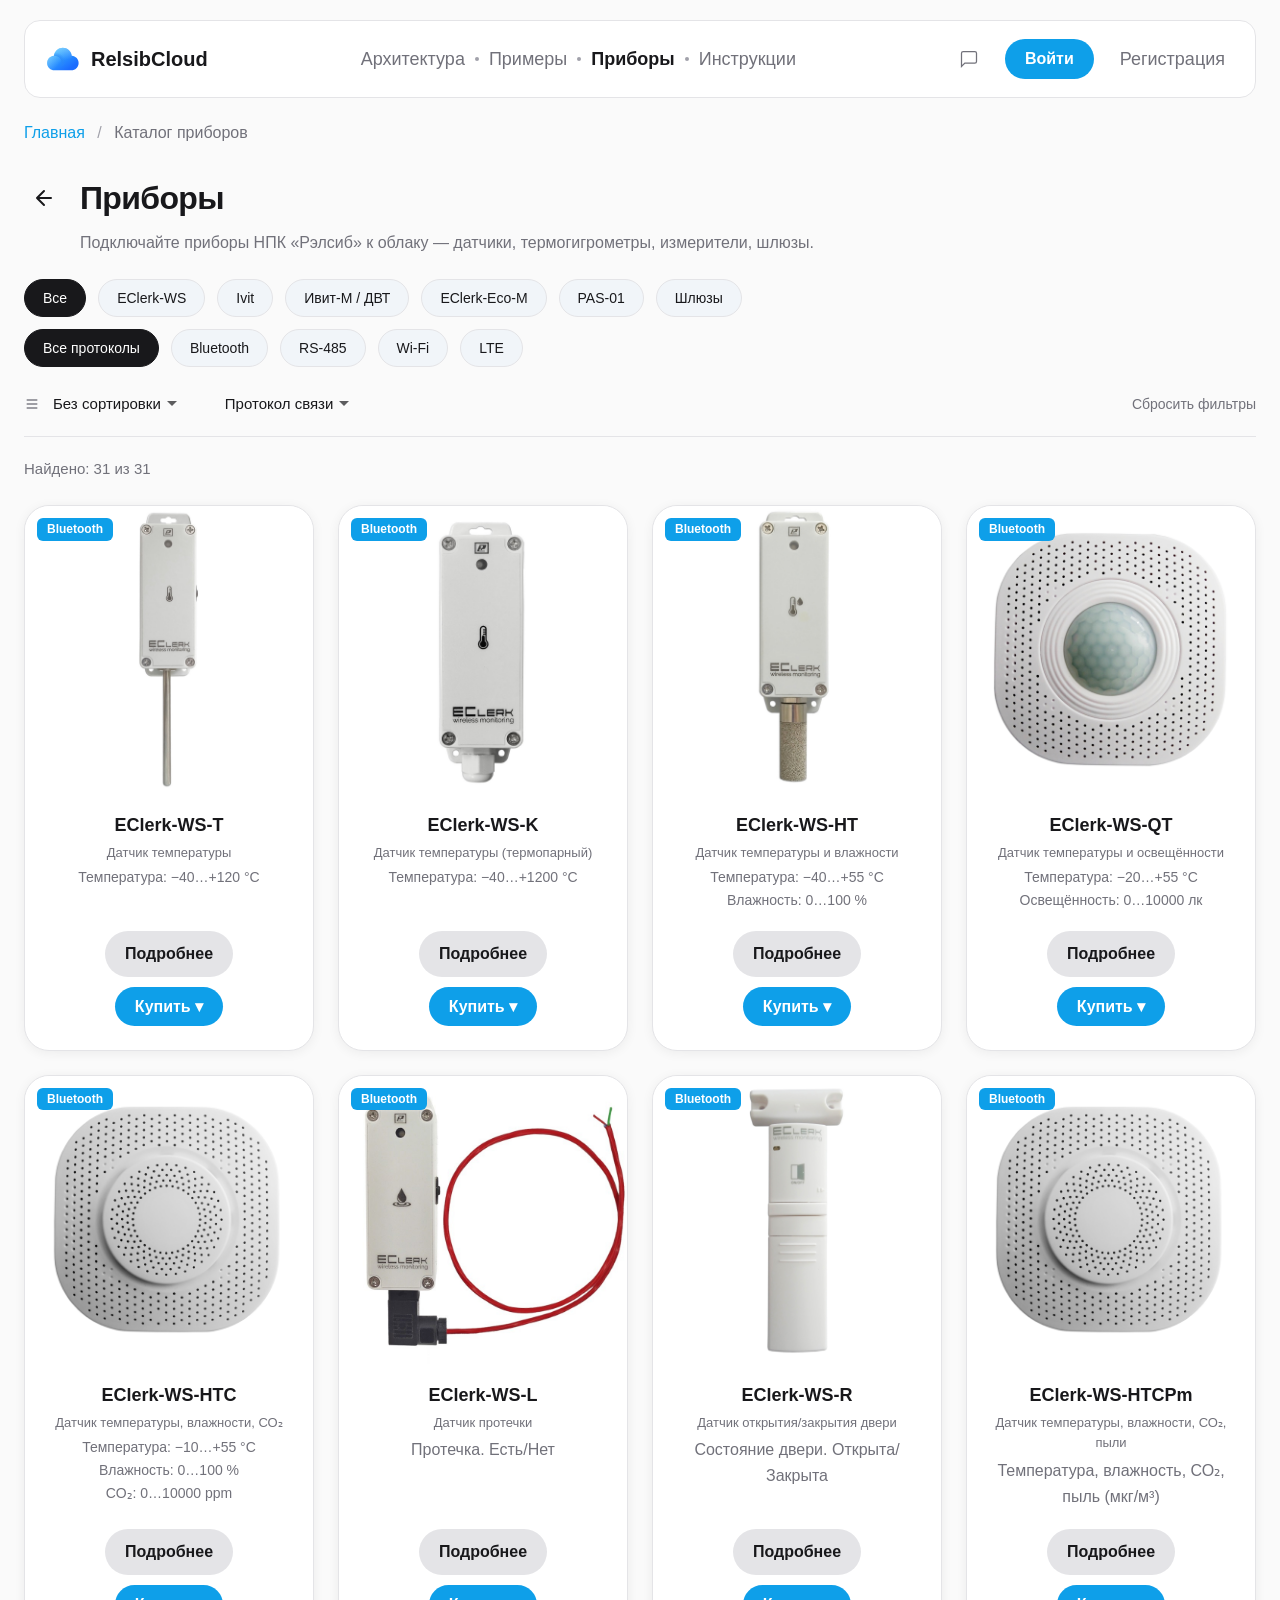
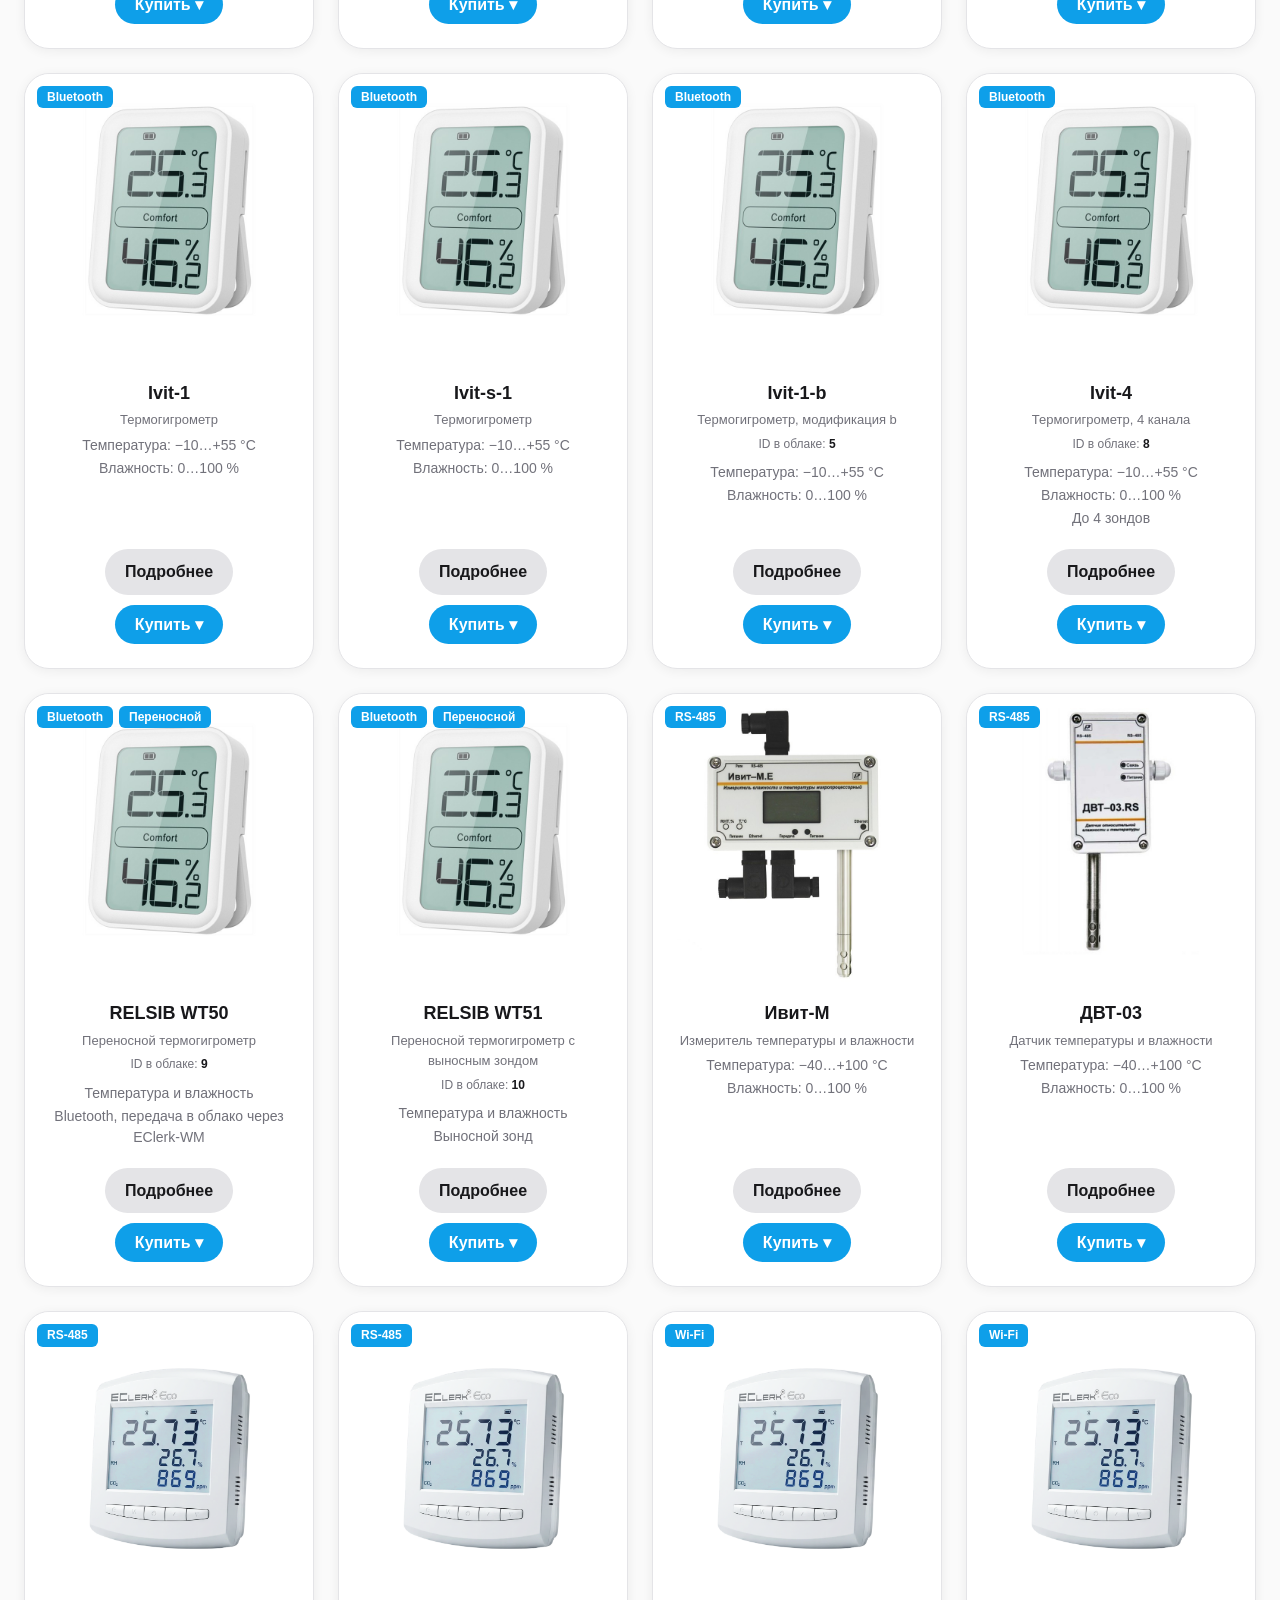
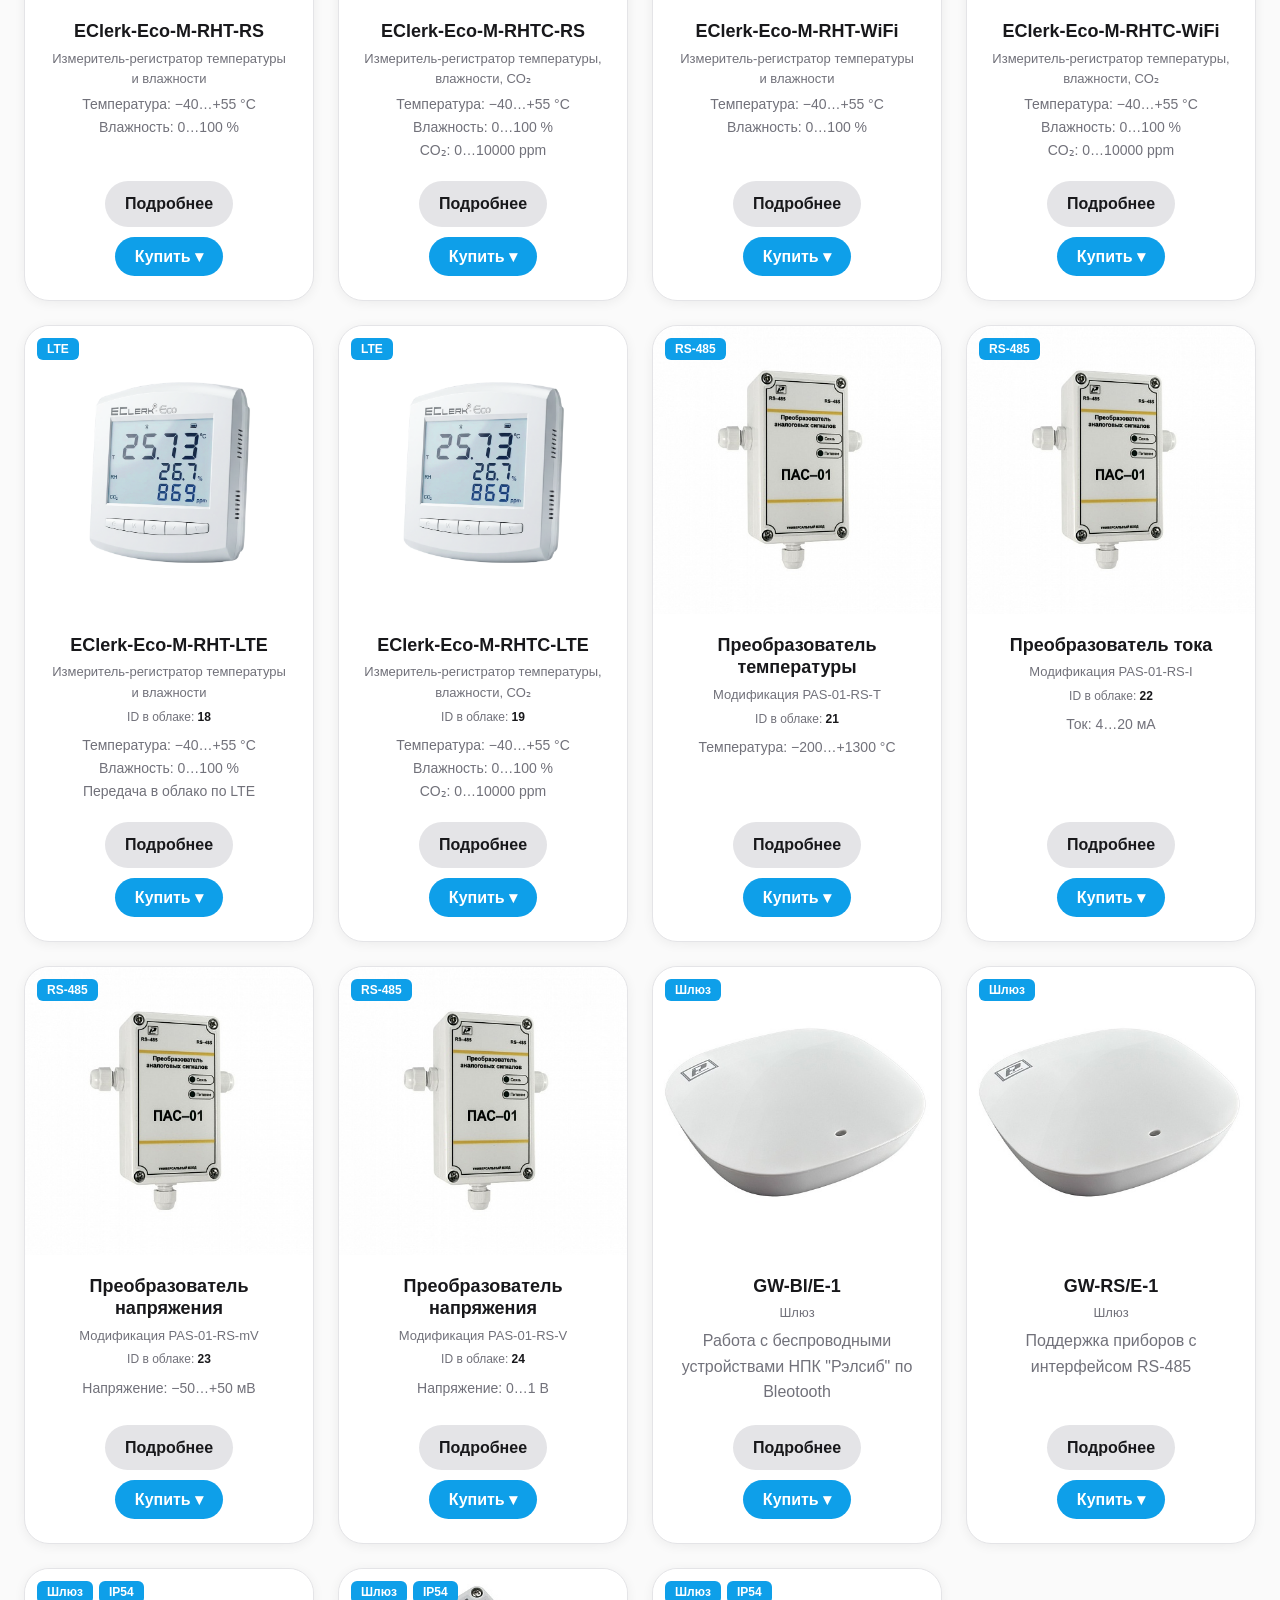
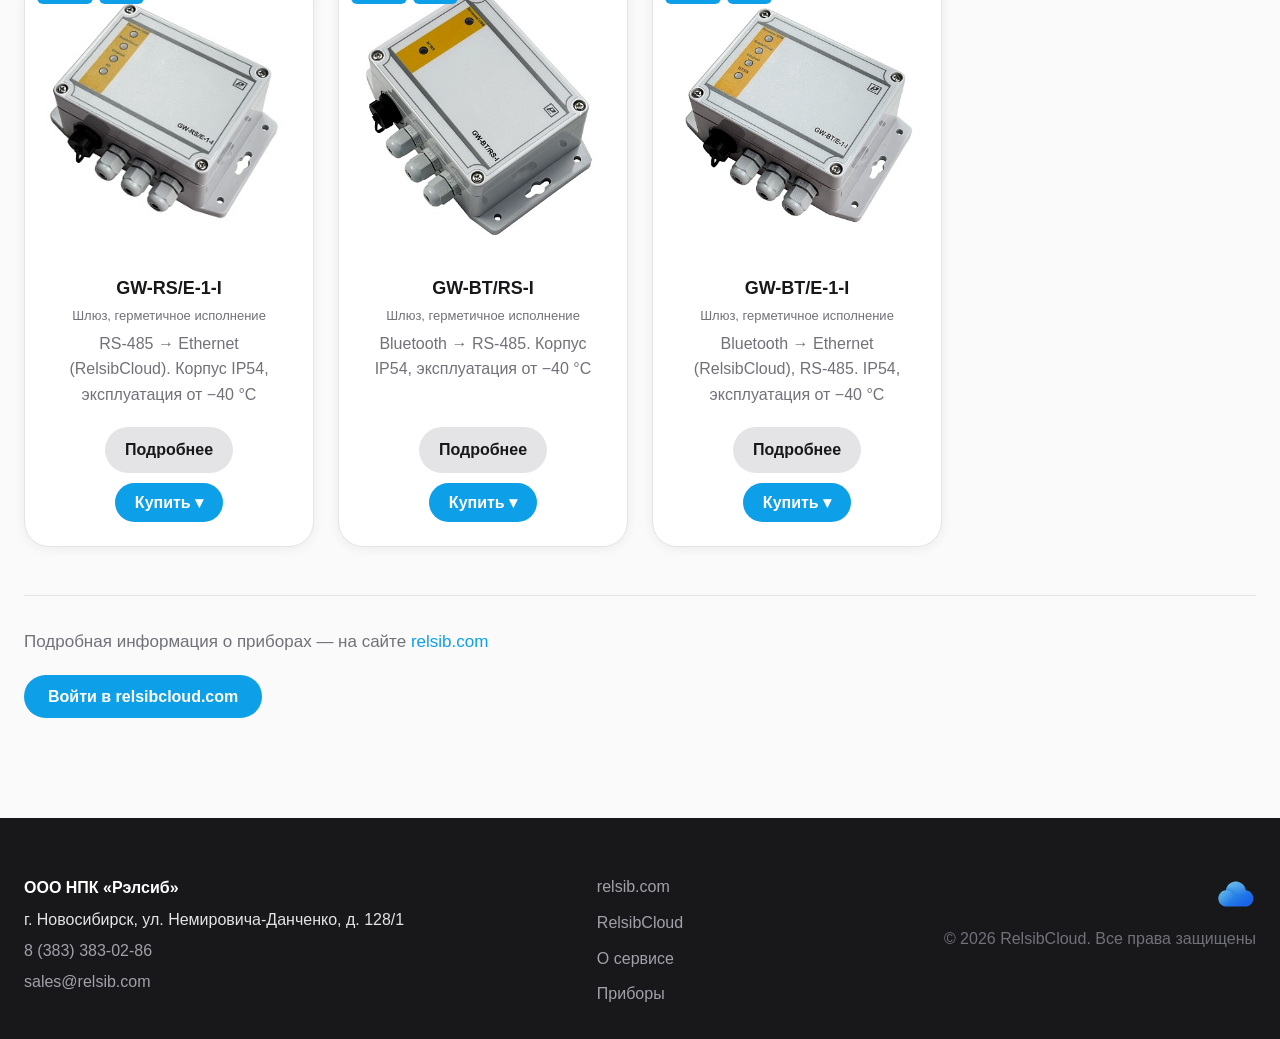
==== devices.html @ 85a2201e "Remove "How it works" section from devices.html and index.html; update CSS for scroll reveal effects" ====
<!DOCTYPE html>
<html lang="ru">
<head>
  <meta charset="UTF-8">
  <meta name="viewport" content="width=device-width, initial-scale=1.0">
  <title>Каталог приборов — RelsibCloud</title>
  <link rel="icon" type="image/svg+xml" href="Images/Logo/Cloud_logo.svg">
  <link href="https://fonts.cdnfonts.com/css/sf-pro-display" rel="stylesheet">
  <link rel="stylesheet" href="styles.css?v=20260706">
</head>
<body>
  <div class="loader" id="loader" aria-hidden="true">
    <div class="loader__grid"></div>
    <div class="loader__box" aria-label="Загрузка">
      <div class="loader__square"></div>
      <div class="loader__square"></div>
      <div class="loader__square"></div>
      <div class="loader__square"></div>
      <div class="loader__square"></div>
      <div class="loader__square"></div>
      <div class="loader__square"></div>
    </div>
  </div>
  <header class="header">
    <div class="header__pill">
      <a href="index.html" class="header__logo" aria-label="RelsibCloud">
        <img src="Images/Logo/Cloud_logo.svg" alt="" width="36" height="36" class="header__logo-img">
        <span class="header__logo-text">RelsibCloud</span>
      </a>
      <nav class="header__nav">
        <a href="index.html#architecture" class="header__nav-item">Архитектура</a>
        <span class="header__sep"></span>
        <a href="index.html#use-cases" class="header__nav-item">Примеры</a>
        <span class="header__sep"></span>
        <a href="devices.html" class="header__nav-item header__nav-item--active">Приборы</a>
        <span class="header__sep"></span>
        <a href="index.html#instructions" class="header__nav-item">Инструкции</a>
      </nav>
      <div class="header__right">
        <a href="https://relsibcloud.com" class="header__icon" title="Войти" aria-label="Войти">
          <svg width="20" height="20" viewBox="0 0 24 24" fill="none" stroke="currentColor" stroke-width="1.5"><path d="M21 15a2 2 0 0 1-2 2H7l-4 4V5a2 2 0 0 1 2-2h14a2 2 0 0 1 2 2z"/></svg>
        </a>
        <a href="https://relsibcloud.com" class="btn btn--primary header__auth-btn">Войти</a>
        <a href="https://relsibcloud.com" class="header__nav-item header__auth-link">Регистрация</a>
        <button type="button" class="header__burger" aria-label="Открыть меню" aria-expanded="false">
          <span class="header__burger-line"></span>
          <span class="header__burger-line"></span>
          <span class="header__burger-line"></span>
        </button>
      </div>
    </div>
    <div class="header__menu-overlay" aria-hidden="true"></div>
    <div class="header__menu" aria-hidden="true">
      <button type="button" class="header__menu-close" aria-label="Закрыть меню">
        <svg width="24" height="24" viewBox="0 0 24 24" fill="none" stroke="currentColor" stroke-width="2" stroke-linecap="round"><line x1="18" y1="6" x2="6" y2="18"/><line x1="6" y1="6" x2="18" y2="18"/></svg>
      </button>
      <nav class="header__menu-nav">
        <a href="index.html#architecture" class="header__menu-link">Архитектура</a>
        <a href="index.html#use-cases" class="header__menu-link">Примеры</a>
        <a href="devices.html" class="header__menu-link header__menu-link--active">Приборы</a>
        <a href="index.html#instructions" class="header__menu-link">Инструкции</a>
      </nav>
      <div class="header__menu-right">
        <a href="https://relsibcloud.com" class="btn btn--primary">Войти</a>
        <a href="https://relsibcloud.com" class="header__menu-link">Регистрация</a>
      </div>
    </div>
  </header>

  <main class="page page--catalog">
    <div class="page__inner">
      <nav class="breadcrumb">
        <a href="index.html">Главная</a>
        <span class="breadcrumb__sep">/</span>
        <span>Каталог приборов</span>
      </nav>

      <header class="catalog-header">
        <a href="index.html#devices" class="catalog-header__back" aria-label="Назад">
          <svg width="24" height="24" viewBox="0 0 24 24" fill="none" stroke="currentColor" stroke-width="2" stroke-linecap="round" stroke-linejoin="round"><path d="M19 12H5M12 19l-7-7 7-7"/></svg>
        </a>
        <h1 class="catalog-header__title">Приборы</h1>
      </header>

      <p class="catalog-hero__lead">Подключайте приборы НПК «Рэлсиб» к облаку — датчики, термогигрометры, измерители, шлюзы.</p>

      <div class="catalog-chips-wrap">
        <div class="catalog-chips">
          <button type="button" class="catalog-chip catalog-chip--active" data-filter="category" data-value="">Все</button>
          <button type="button" class="catalog-chip" data-filter="category" data-value="eclerk-ws">EClerk-WS</button>
          <button type="button" class="catalog-chip" data-filter="category" data-value="ivit">Ivit</button>
          <button type="button" class="catalog-chip" data-filter="category" data-value="ivit-m-dvt">Ивит-М / ДВТ</button>
          <button type="button" class="catalog-chip" data-filter="category" data-value="eclerk-eco-m">EClerk-Eco-M</button>
          <button type="button" class="catalog-chip" data-filter="category" data-value="pas-01">PAS-01</button>
          <button type="button" class="catalog-chip" data-filter="category" data-value="gateways">Шлюзы</button>
        </div>
        <div class="catalog-chips catalog-chips--protocol">
          <button type="button" class="catalog-chip catalog-chip--protocol catalog-chip--active" data-filter="protocol" data-value="">Все протоколы</button>
          <button type="button" class="catalog-chip catalog-chip--protocol" data-filter="protocol" data-value="bluetooth">Bluetooth</button>
          <button type="button" class="catalog-chip catalog-chip--protocol" data-filter="protocol" data-value="rs485">RS-485</button>
          <button type="button" class="catalog-chip catalog-chip--protocol" data-filter="protocol" data-value="wifi">Wi‑Fi</button>
          <button type="button" class="catalog-chip catalog-chip--protocol" data-filter="protocol" data-value="lte">LTE</button>
        </div>
      </div>

      <div class="catalog-dropdowns">
        <div class="catalog-dropdown">
          <span class="catalog-dropdown__icon" aria-hidden="true">
            <svg width="16" height="16" viewBox="0 0 24 24" fill="none" stroke="currentColor" stroke-width="2"><line x1="4" y1="6" x2="20" y2="6"/><line x1="4" y1="12" x2="20" y2="12"/><line x1="4" y1="18" x2="20" y2="18"/></svg>
          </span>
          <button type="button" class="catalog-dropdown__btn" id="sortBtn" aria-expanded="false" aria-haspopup="listbox" aria-label="Сортировка">Без сортировки</button>
          <ul class="catalog-dropdown__menu" id="sortMenu" role="listbox" hidden>
            <li role="option" data-sort="">Без сортировки</li>
            <li role="option" data-sort="name">По названию</li>
            <li role="option" data-sort="category">По категории</li>
          </ul>
        </div>
        <div class="catalog-dropdown">
          <button type="button" class="catalog-dropdown__btn" id="protocolBtn" aria-expanded="false" aria-haspopup="listbox" aria-label="Протокол связи">Протокол связи</button>
          <ul class="catalog-dropdown__menu" id="protocolMenu" role="listbox" hidden>
            <li role="option" data-value="">Все протоколы</li>
            <li role="option" data-value="bluetooth">Bluetooth</li>
            <li role="option" data-value="rs485">RS-485</li>
            <li role="option" data-value="wifi">Wi-Fi</li>
            <li role="option" data-value="lte">LTE</li>
          </ul>
        </div>
        <button type="button" class="catalog-reset" id="catalogReset">Сбросить фильтры</button>
      </div>

      <p class="catalog-count" id="catalogCount"></p>

      <div class="catalog-grid" id="catalogGrid">
        <!-- 1. EClerk-WS -->
        <article class="device-card catalog-card" data-category="eclerk-ws" data-protocol="bluetooth">
          <div class="device-card__media">
            <div class="device-card__tags"><span class="device-card__tag">Bluetooth</span></div>
            <div class="device-card__image"><img src="Images/devices/Catalog/EClerk-WS-T.jpg" alt="EClerk-WS-T"></div>
          </div>
          <h3 class="device-card__title">EClerk-WS-T</h3>
          <p class="device-card__type">Датчик температуры</p>
          <ul class="device-card__spec"><li>Температура: −40…+120 °С</li></ul>
          <div class="device-card__actions">
            <a href="https://relsib.com/product/datchik-temperaturyeclerk-ws-t-i-s-bluetooth50" class="device-card__link" target="_blank">Подробнее</a>
            <div class="device-card__dropdown">
              <button class="device-card__dropdown-btn" type="button" aria-expanded="false" aria-haspopup="true">Купить ▾</button>
              <ul class="device-card__dropdown-menu">
                <li><a href="https://relsib.com/product/datchik-temperaturyeclerk-ws-t-i-s-bluetooth50" target="_blank"><span class="device-card__menu-logo"><img src="Images/marketplaces/relsib-sign-logo.svg" alt="" width="24" height="24"></span>relsib.com</a></li>
                <li><a href="https://www.ozon.ru/search/?text=Рэлсиб+EClerk" target="_blank"><span class="device-card__menu-logo"><img src="Images/marketplaces/ozon-icon-logo.svg" alt="" width="24" height="24"></span>Ozon</a></li>
                <li><a href="https://www.wildberries.ru/catalog/0/search.aspx?search=Рэлсиб" target="_blank"><span class="device-card__menu-logo"><img src="Images/marketplaces/wildberries-sign-logo.svg" alt="" width="24" height="24"></span>Wildberries</a></li>
                <li><a href="https://market.yandex.ru/search?text=Рэлсиб" target="_blank"><span class="device-card__menu-logo"><img src="Images/marketplaces/yandex-market-sign-logo.svg" alt="" width="24" height="24"></span>Яндекс Маркет</a></li>
              </ul>
            </div>
          </div>
        </article>

        <article class="device-card catalog-card" data-category="eclerk-ws" data-protocol="bluetooth">
          <div class="device-card__media">
            <div class="device-card__tags"><span class="device-card__tag">Bluetooth</span></div>
            <div class="device-card__image"><img src="Images/devices/Catalog/eclerk-ws-k.jpg" alt="EClerk-WS-K"></div>
          </div>
          <h3 class="device-card__title">EClerk-WS-K</h3>
          <p class="device-card__type">Датчик температуры (термопарный)</p>
          <ul class="device-card__spec"><li>Температура: −40…+1200 °С</li></ul>
          <div class="device-card__actions">
            <a href="https://relsib.com/product/besprovodnoj-datchik-temperatury-eclerk-ws-k-i-so-vhodom-k" class="device-card__link" target="_blank">Подробнее</a>
            <div class="device-card__dropdown">
              <button class="device-card__dropdown-btn" type="button" aria-expanded="false" aria-haspopup="true">Купить ▾</button>
              <ul class="device-card__dropdown-menu">
                <li><a href="https://relsib.com/product/besprovodnoj-datchik-temperatury-eclerk-ws-k-i-so-vhodom-k" target="_blank"><span class="device-card__menu-logo"><img src="Images/marketplaces/relsib-sign-logo.svg" alt="" width="24" height="24"></span>relsib.com</a></li>
                <li><a href="https://www.ozon.ru/search/?text=Рэлсиб+EClerk" target="_blank"><span class="device-card__menu-logo"><img src="Images/marketplaces/ozon-icon-logo.svg" alt="" width="24" height="24"></span>Ozon</a></li>
                <li><a href="https://www.wildberries.ru/catalog/0/search.aspx?search=Рэлсиб" target="_blank"><span class="device-card__menu-logo"><img src="Images/marketplaces/wildberries-sign-logo.svg" alt="" width="24" height="24"></span>Wildberries</a></li>
                <li><a href="https://market.yandex.ru/search?text=Рэлсиб" target="_blank"><span class="device-card__menu-logo"><img src="Images/marketplaces/yandex-market-sign-logo.svg" alt="" width="24" height="24"></span>Яндекс Маркет</a></li>
              </ul>
            </div>
          </div>
        </article>

        <article class="device-card catalog-card" data-category="eclerk-ws" data-protocol="bluetooth">
          <div class="device-card__media">
            <div class="device-card__tags"><span class="device-card__tag">Bluetooth</span></div>
            <div class="device-card__image"><img src="Images/devices/Catalog/EClerk-WS-HT.jpg" alt="EClerk-WS-HT"></div>
          </div>
          <h3 class="device-card__title">EClerk-WS-HT</h3>
          <p class="device-card__type">Датчик температуры и влажности</p>
          <ul class="device-card__spec"><li>Температура: −40…+55 °С</li><li>Влажность: 0…100 %</li></ul>
          <div class="device-card__actions">
            <a href="https://relsib.com/product/datchik-temperatury-i-vlazhnosti-eclerk-ws-ht-i" class="device-card__link" target="_blank">Подробнее</a>
            <div class="device-card__dropdown">
              <button class="device-card__dropdown-btn" type="button" aria-expanded="false" aria-haspopup="true">Купить ▾</button>
              <ul class="device-card__dropdown-menu">
                <li><a href="https://relsib.com/product/datchik-temperatury-i-vlazhnosti-eclerk-ws-ht-i" target="_blank"><span class="device-card__menu-logo"><img src="Images/marketplaces/relsib-sign-logo.svg" alt="" width="24" height="24"></span>relsib.com</a></li>
                <li><a href="https://www.ozon.ru/search/?text=Рэлсиб+EClerk" target="_blank"><span class="device-card__menu-logo"><img src="Images/marketplaces/ozon-icon-logo.svg" alt="" width="24" height="24"></span>Ozon</a></li>
                <li><a href="https://www.wildberries.ru/catalog/0/search.aspx?search=Рэлсиб" target="_blank"><span class="device-card__menu-logo"><img src="Images/marketplaces/wildberries-sign-logo.svg" alt="" width="24" height="24"></span>Wildberries</a></li>
                <li><a href="https://market.yandex.ru/search?text=Рэлсиб" target="_blank"><span class="device-card__menu-logo"><img src="Images/marketplaces/yandex-market-sign-logo.svg" alt="" width="24" height="24"></span>Яндекс Маркет</a></li>
              </ul>
            </div>
          </div>
        </article>

        <article class="device-card catalog-card" data-category="eclerk-ws" data-protocol="bluetooth">
          <div class="device-card__media">
            <div class="device-card__tags"><span class="device-card__tag">Bluetooth</span></div>
            <div class="device-card__image"><img src="Images/devices/Catalog/EClerk-WS-QT.jpg" alt="EClerk-WS-QT"></div>
          </div>
          <h3 class="device-card__title">EClerk-WS-QT</h3>
          <p class="device-card__type">Датчик температуры и освещённости</p>
          <ul class="device-card__spec"><li>Температура: −20…+55 °С</li><li>Освещённость: 0…10000 лк</li></ul>
          <div class="device-card__actions">
            <a href="https://relsib.com/product/datchik-temperatury-i-urovnya-osveschennosti-eclerk-ws-qt-m" class="device-card__link" target="_blank">Подробнее</a>
            <div class="device-card__dropdown">
              <button class="device-card__dropdown-btn" type="button" aria-expanded="false" aria-haspopup="true">Купить ▾</button>
              <ul class="device-card__dropdown-menu">
                <li><a href="https://relsib.com/product/datchik-temperatury-i-urovnya-osveschennosti-eclerk-ws-qt-m" target="_blank"><span class="device-card__menu-logo"><img src="Images/marketplaces/relsib-sign-logo.svg" alt="" width="24" height="24"></span>relsib.com</a></li>
                <li><a href="https://www.ozon.ru/search/?text=Рэлсиб+EClerk" target="_blank"><span class="device-card__menu-logo"><img src="Images/marketplaces/ozon-icon-logo.svg" alt="" width="24" height="24"></span>Ozon</a></li>
                <li><a href="https://www.wildberries.ru/catalog/0/search.aspx?search=Рэлсиб" target="_blank"><span class="device-card__menu-logo"><img src="Images/marketplaces/wildberries-sign-logo.svg" alt="" width="24" height="24"></span>Wildberries</a></li>
                <li><a href="https://market.yandex.ru/search?text=Рэлсиб" target="_blank"><span class="device-card__menu-logo"><img src="Images/marketplaces/yandex-market-sign-logo.svg" alt="" width="24" height="24"></span>Яндекс Маркет</a></li>
              </ul>
            </div>
          </div>
        </article>

        <article class="device-card catalog-card" data-category="eclerk-ws" data-protocol="bluetooth">
          <div class="device-card__media">
            <div class="device-card__tags"><span class="device-card__tag">Bluetooth</span></div>
            <div class="device-card__image"><img src="Images/devices/Catalog/EClerk-WS-HTC.jpg" alt="EClerk-WS-HTC"></div>
          </div>
          <h3 class="device-card__title">EClerk-WS-HTC</h3>
          <p class="device-card__type">Датчик температуры, влажности, СО₂</p>
          <ul class="device-card__spec"><li>Температура: −10…+55 °С</li><li>Влажность: 0…100 %</li><li>СО₂: 0…10000 ppm</li></ul>
          <div class="device-card__actions">
            <a href="https://relsib.com/product/datchik-temperatury-vlazhnosti-i-urovnya-so2-v-vozduhe-eclerk-ws-htc-m" class="device-card__link" target="_blank">Подробнее</a>
            <div class="device-card__dropdown">
              <button class="device-card__dropdown-btn" type="button" aria-expanded="false" aria-haspopup="true">Купить ▾</button>
              <ul class="device-card__dropdown-menu">
                <li><a href="https://relsib.com/product/datchik-temperatury-vlazhnosti-i-urovnya-so2-v-vozduhe-eclerk-ws-htc-m" target="_blank"><span class="device-card__menu-logo"><img src="Images/marketplaces/relsib-sign-logo.svg" alt="" width="24" height="24"></span>relsib.com</a></li>
                <li><a href="https://www.ozon.ru/search/?text=Рэлсиб+EClerk" target="_blank"><span class="device-card__menu-logo"><img src="Images/marketplaces/ozon-icon-logo.svg" alt="" width="24" height="24"></span>Ozon</a></li>
                <li><a href="https://www.wildberries.ru/catalog/0/search.aspx?search=Рэлсиб" target="_blank"><span class="device-card__menu-logo"><img src="Images/marketplaces/wildberries-sign-logo.svg" alt="" width="24" height="24"></span>Wildberries</a></li>
                <li><a href="https://market.yandex.ru/search?text=Рэлсиб" target="_blank"><span class="device-card__menu-logo"><img src="Images/marketplaces/yandex-market-sign-logo.svg" alt="" width="24" height="24"></span>Яндекс Маркет</a></li>
              </ul>
            </div>
          </div>
        </article>

        <article class="device-card catalog-card" data-category="eclerk-ws" data-protocol="bluetooth">
          <div class="device-card__media">
            <div class="device-card__tags"><span class="device-card__tag">Bluetooth</span></div>
            <div class="device-card__image"><img src="Images/devices/Catalog/EClerk-WS-L.jpg" alt="EClerk-WS-L"></div>
          </div>
          <h3 class="device-card__title">EClerk-WS-L</h3>
          <p class="device-card__type">Датчик протечки</p>
          <p class="device-card__desc">Протечка. Есть/Нет</p>
          <div class="device-card__actions">
            <a href="https://relsib.com/product/datchik-protechki-eclerk-ws-l-i" class="device-card__link" target="_blank">Подробнее</a>
            <div class="device-card__dropdown">
              <button class="device-card__dropdown-btn" type="button" aria-expanded="false" aria-haspopup="true">Купить ▾</button>
              <ul class="device-card__dropdown-menu">
                <li><a href="https://relsib.com/product/datchik-protechki-eclerk-ws-l-i" target="_blank"><span class="device-card__menu-logo"><img src="Images/marketplaces/relsib-sign-logo.svg" alt="" width="24" height="24"></span>relsib.com</a></li>
                <li><a href="https://www.ozon.ru/search/?text=Рэлсиб+EClerk" target="_blank"><span class="device-card__menu-logo"><img src="Images/marketplaces/ozon-icon-logo.svg" alt="" width="24" height="24"></span>Ozon</a></li>
                <li><a href="https://www.wildberries.ru/catalog/0/search.aspx?search=Рэлсиб" target="_blank"><span class="device-card__menu-logo"><img src="Images/marketplaces/wildberries-sign-logo.svg" alt="" width="24" height="24"></span>Wildberries</a></li>
                <li><a href="https://market.yandex.ru/search?text=Рэлсиб" target="_blank"><span class="device-card__menu-logo"><img src="Images/marketplaces/yandex-market-sign-logo.svg" alt="" width="24" height="24"></span>Яндекс Маркет</a></li>
              </ul>
            </div>
          </div>
        </article>

        <article class="device-card catalog-card" data-category="eclerk-ws" data-protocol="bluetooth">
          <div class="device-card__media">
            <div class="device-card__tags"><span class="device-card__tag">Bluetooth</span></div>
            <div class="device-card__image"><img src="Images/devices/Catalog/EClerk-WS-R.jpg" alt="EClerk-WS-R"></div>
          </div>
          <h3 class="device-card__title">EClerk-WS-R</h3>
          <p class="device-card__type">Датчик открытия/закрытия двери</p>
          <p class="device-card__desc">Состояние двери. Открыта/Закрыта</p>
          <div class="device-card__actions">
            <a href="https://relsib.com/product/datchik-polozheniya-dverej-eclerk-ws-r-m" class="device-card__link" target="_blank">Подробнее</a>
            <div class="device-card__dropdown">
              <button class="device-card__dropdown-btn" type="button" aria-expanded="false" aria-haspopup="true">Купить ▾</button>
              <ul class="device-card__dropdown-menu">
                <li><a href="https://relsib.com/product/datchik-polozheniya-dverej-eclerk-ws-r-m" target="_blank"><span class="device-card__menu-logo"><img src="Images/marketplaces/relsib-sign-logo.svg" alt="" width="24" height="24"></span>relsib.com</a></li>
                <li><a href="https://www.ozon.ru/search/?text=Рэлсиб+EClerk" target="_blank"><span class="device-card__menu-logo"><img src="Images/marketplaces/ozon-icon-logo.svg" alt="" width="24" height="24"></span>Ozon</a></li>
                <li><a href="https://www.wildberries.ru/catalog/0/search.aspx?search=Рэлсиб" target="_blank"><span class="device-card__menu-logo"><img src="Images/marketplaces/wildberries-sign-logo.svg" alt="" width="24" height="24"></span>Wildberries</a></li>
                <li><a href="https://market.yandex.ru/search?text=Рэлсиб" target="_blank"><span class="device-card__menu-logo"><img src="Images/marketplaces/yandex-market-sign-logo.svg" alt="" width="24" height="24"></span>Яндекс Маркет</a></li>
              </ul>
            </div>
          </div>
        </article>

        <article class="device-card catalog-card" data-category="eclerk-ws" data-protocol="bluetooth">
          <div class="device-card__media">
            <div class="device-card__tags"><span class="device-card__tag">Bluetooth</span></div>
            <div class="device-card__image"><img src="Images/devices/Catalog/EClerk-WS-HTC.jpg" alt="EClerk-WS-HTCPm"></div>
          </div>
          <h3 class="device-card__title">EClerk-WS-HTCPm</h3>
          <p class="device-card__type">Датчик температуры, влажности, СО₂, пыли</p>
          <p class="device-card__desc">Температура, влажность, СО₂, пыль (мкг/м³)</p>
          <div class="device-card__actions">
            <a href="https://relsib.com/catalog/eclerk-wm/" class="device-card__link" target="_blank">Подробнее</a>
            <div class="device-card__dropdown">
              <button class="device-card__dropdown-btn" type="button" aria-expanded="false" aria-haspopup="true">Купить ▾</button>
              <ul class="device-card__dropdown-menu">
                <li><a href="https://relsib.com/catalog/eclerk-wm/" target="_blank"><span class="device-card__menu-logo"><img src="Images/marketplaces/relsib-sign-logo.svg" alt="" width="24" height="24"></span>relsib.com</a></li>
                <li><a href="https://www.ozon.ru/search/?text=Рэлсиб+EClerk" target="_blank"><span class="device-card__menu-logo"><img src="Images/marketplaces/ozon-icon-logo.svg" alt="" width="24" height="24"></span>Ozon</a></li>
                <li><a href="https://www.wildberries.ru/catalog/0/search.aspx?search=Рэлсиб" target="_blank"><span class="device-card__menu-logo"><img src="Images/marketplaces/wildberries-sign-logo.svg" alt="" width="24" height="24"></span>Wildberries</a></li>
                <li><a href="https://market.yandex.ru/search?text=Рэлсиб" target="_blank"><span class="device-card__menu-logo"><img src="Images/marketplaces/yandex-market-sign-logo.svg" alt="" width="24" height="24"></span>Яндекс Маркет</a></li>
              </ul>
            </div>
          </div>
        </article>

        <!-- 2. Ivit -->
        <article class="device-card catalog-card" data-category="ivit" data-protocol="bluetooth">
          <div class="device-card__media">
            <div class="device-card__tags"><span class="device-card__tag">Bluetooth</span></div>
            <div class="device-card__image"><img src="Images/devices/Catalog/ivit-1.jpg" alt="Ivit-1"></div>
          </div>
          <h3 class="device-card__title">Ivit-1</h3>
          <p class="device-card__type">Термогигрометр</p>
          <ul class="device-card__spec"><li>Температура: −10…+55 °С</li><li>Влажность: 0…100 %</li></ul>
          <div class="device-card__actions">
            <a href="https://relsib.com/catalog/termogigrometry-ivit/" class="device-card__link" target="_blank">Подробнее</a>
            <div class="device-card__dropdown">
              <button class="device-card__dropdown-btn" type="button" aria-expanded="false" aria-haspopup="true">Купить ▾</button>
              <ul class="device-card__dropdown-menu">
                <li><a href="https://relsib.com/catalog/termogigrometry-ivit/" target="_blank"><span class="device-card__menu-logo"><img src="Images/marketplaces/relsib-sign-logo.svg" alt="" width="24" height="24"></span>relsib.com</a></li>
                <li><a href="https://www.ozon.ru/search/?text=Рэлсиб+Ivit" target="_blank"><span class="device-card__menu-logo"><img src="Images/marketplaces/ozon-icon-logo.svg" alt="" width="24" height="24"></span>Ozon</a></li>
                <li><a href="https://www.wildberries.ru/catalog/0/search.aspx?search=Рэлсиб" target="_blank"><span class="device-card__menu-logo"><img src="Images/marketplaces/wildberries-sign-logo.svg" alt="" width="24" height="24"></span>Wildberries</a></li>
                <li><a href="https://market.yandex.ru/search?text=Рэлсиб" target="_blank"><span class="device-card__menu-logo"><img src="Images/marketplaces/yandex-market-sign-logo.svg" alt="" width="24" height="24"></span>Яндекс Маркет</a></li>
              </ul>
            </div>
          </div>
        </article>

        <article class="device-card catalog-card" data-category="ivit" data-protocol="bluetooth">
          <div class="device-card__media">
            <div class="device-card__tags"><span class="device-card__tag">Bluetooth</span></div>
            <div class="device-card__image"><img src="Images/devices/Catalog/ivit-1.jpg" alt="Ivit-s-1"></div>
          </div>
          <h3 class="device-card__title">Ivit-s-1</h3>
          <p class="device-card__type">Термогигрометр</p>
          <ul class="device-card__spec"><li>Температура: −10…+55 °С</li><li>Влажность: 0…100 %</li></ul>
          <div class="device-card__actions">
            <a href="https://relsib.com/catalog/termogigrometry-ivit-s/" class="device-card__link" target="_blank">Подробнее</a>
            <div class="device-card__dropdown">
              <button class="device-card__dropdown-btn" type="button" aria-expanded="false" aria-haspopup="true">Купить ▾</button>
              <ul class="device-card__dropdown-menu">
                <li><a href="https://relsib.com/catalog/termogigrometry-ivit-s/" target="_blank"><span class="device-card__menu-logo"><img src="Images/marketplaces/relsib-sign-logo.svg" alt="" width="24" height="24"></span>relsib.com</a></li>
                <li><a href="https://www.ozon.ru/search/?text=Рэлсиб+Ivit" target="_blank"><span class="device-card__menu-logo"><img src="Images/marketplaces/ozon-icon-logo.svg" alt="" width="24" height="24"></span>Ozon</a></li>
                <li><a href="https://www.wildberries.ru/catalog/0/search.aspx?search=Рэлсиб" target="_blank"><span class="device-card__menu-logo"><img src="Images/marketplaces/wildberries-sign-logo.svg" alt="" width="24" height="24"></span>Wildberries</a></li>
                <li><a href="https://market.yandex.ru/search?text=Рэлсиб" target="_blank"><span class="device-card__menu-logo"><img src="Images/marketplaces/yandex-market-sign-logo.svg" alt="" width="24" height="24"></span>Яндекс Маркет</a></li>
              </ul>
            </div>
          </div>
        </article>

        <article class="device-card catalog-card" data-category="ivit" data-protocol="bluetooth">
          <div class="device-card__media">
            <div class="device-card__tags"><span class="device-card__tag">Bluetooth</span></div>
            <div class="device-card__image"><img src="Images/devices/Catalog/ivit-1.jpg" alt="Ivit-1-b"></div>
          </div>
          <h3 class="device-card__title">Ivit-1-b</h3>
          <p class="device-card__type">Термогигрометр, модификация b</p>
          <p class="device-card__cloud-id">ID в облаке: <span>5</span></p>
          <ul class="device-card__spec"><li>Температура: −10…+55 °С</li><li>Влажность: 0…100 %</li></ul>
          <div class="device-card__actions">
            <a href="https://relsib.com/catalog/termogigrometry-ivit/" class="device-card__link" target="_blank">Подробнее</a>
            <div class="device-card__dropdown">
              <button class="device-card__dropdown-btn" type="button" aria-expanded="false" aria-haspopup="true">Купить ▾</button>
              <ul class="device-card__dropdown-menu">
                <li><a href="https://relsib.com/catalog/termogigrometry-ivit/" target="_blank"><span class="device-card__menu-logo"><img src="Images/marketplaces/relsib-sign-logo.svg" alt="" width="24" height="24"></span>relsib.com</a></li>
                <li><a href="https://www.ozon.ru/search/?text=Рэлсиб+Ivit" target="_blank"><span class="device-card__menu-logo"><img src="Images/marketplaces/ozon-icon-logo.svg" alt="" width="24" height="24"></span>Ozon</a></li>
                <li><a href="https://www.wildberries.ru/catalog/0/search.aspx?search=Рэлсиб" target="_blank"><span class="device-card__menu-logo"><img src="Images/marketplaces/wildberries-sign-logo.svg" alt="" width="24" height="24"></span>Wildberries</a></li>
                <li><a href="https://market.yandex.ru/search?text=Рэлсиб" target="_blank"><span class="device-card__menu-logo"><img src="Images/marketplaces/yandex-market-sign-logo.svg" alt="" width="24" height="24"></span>Яндекс Маркет</a></li>
              </ul>
            </div>
          </div>
        </article>

        <article class="device-card catalog-card" data-category="ivit" data-protocol="bluetooth">
          <div class="device-card__media">
            <div class="device-card__tags"><span class="device-card__tag">Bluetooth</span></div>
            <div class="device-card__image"><img src="Images/devices/Catalog/ivit-1.jpg" alt="Ivit-4"></div>
          </div>
          <h3 class="device-card__title">Ivit-4</h3>
          <p class="device-card__type">Термогигрометр, 4 канала</p>
          <p class="device-card__cloud-id">ID в облаке: <span>8</span></p>
          <ul class="device-card__spec"><li>Температура: −10…+55 °С</li><li>Влажность: 0…100 %</li><li>До 4 зондов</li></ul>
          <div class="device-card__actions">
            <a href="https://relsib.com/product/termogigrometr-ivit-4" class="device-card__link" target="_blank" rel="noopener">Подробнее</a>
            <div class="device-card__dropdown">
              <button class="device-card__dropdown-btn" type="button" aria-expanded="false" aria-haspopup="true">Купить ▾</button>
              <ul class="device-card__dropdown-menu">
                <li><a href="https://relsib.com/product/termogigrometr-ivit-4" target="_blank" rel="noopener"><span class="device-card__menu-logo"><img src="Images/marketplaces/relsib-sign-logo.svg" alt="" width="24" height="24"></span>relsib.com</a></li>
                <li><a href="https://www.ozon.ru/search/?text=Рэлсиб+Ivit" target="_blank"><span class="device-card__menu-logo"><img src="Images/marketplaces/ozon-icon-logo.svg" alt="" width="24" height="24"></span>Ozon</a></li>
                <li><a href="https://www.wildberries.ru/catalog/0/search.aspx?search=Рэлсиб" target="_blank"><span class="device-card__menu-logo"><img src="Images/marketplaces/wildberries-sign-logo.svg" alt="" width="24" height="24"></span>Wildberries</a></li>
                <li><a href="https://market.yandex.ru/search?text=Рэлсиб" target="_blank"><span class="device-card__menu-logo"><img src="Images/marketplaces/yandex-market-sign-logo.svg" alt="" width="24" height="24"></span>Яндекс Маркет</a></li>
              </ul>
            </div>
          </div>
        </article>

        <article class="device-card catalog-card" data-category="ivit" data-protocol="bluetooth">
          <div class="device-card__media">
            <div class="device-card__tags"><span class="device-card__tag">Bluetooth</span><span class="device-card__tag">Переносной</span></div>
            <div class="device-card__image"><img src="Images/devices/Catalog/ivit-1.jpg" alt="RELSIB WT50"></div>
          </div>
          <h3 class="device-card__title">RELSIB WT50</h3>
          <p class="device-card__type">Переносной термогигрометр</p>
          <p class="device-card__cloud-id">ID в облаке: <span>9</span></p>
          <ul class="device-card__spec"><li>Температура и влажность</li><li>Bluetooth, передача в облако через EClerk-WM</li></ul>
          <div class="device-card__actions">
            <a href="https://relsib.com/product/perenosnoj-termogigrometr-relsib-wt50" class="device-card__link" target="_blank" rel="noopener">Подробнее</a>
            <div class="device-card__dropdown">
              <button class="device-card__dropdown-btn" type="button" aria-expanded="false" aria-haspopup="true">Купить ▾</button>
              <ul class="device-card__dropdown-menu">
                <li><a href="https://relsib.com/product/perenosnoj-termogigrometr-relsib-wt50" target="_blank" rel="noopener"><span class="device-card__menu-logo"><img src="Images/marketplaces/relsib-sign-logo.svg" alt="" width="24" height="24"></span>relsib.com</a></li>
                <li><a href="https://www.ozon.ru/search/?text=Рэлсиб+WT50" target="_blank"><span class="device-card__menu-logo"><img src="Images/marketplaces/ozon-icon-logo.svg" alt="" width="24" height="24"></span>Ozon</a></li>
                <li><a href="https://www.wildberries.ru/catalog/0/search.aspx?search=Рэлсиб" target="_blank"><span class="device-card__menu-logo"><img src="Images/marketplaces/wildberries-sign-logo.svg" alt="" width="24" height="24"></span>Wildberries</a></li>
                <li><a href="https://market.yandex.ru/search?text=Рэлсиб" target="_blank"><span class="device-card__menu-logo"><img src="Images/marketplaces/yandex-market-sign-logo.svg" alt="" width="24" height="24"></span>Яндекс Маркет</a></li>
              </ul>
            </div>
          </div>
        </article>

        <article class="device-card catalog-card" data-category="ivit" data-protocol="bluetooth">
          <div class="device-card__media">
            <div class="device-card__tags"><span class="device-card__tag">Bluetooth</span><span class="device-card__tag">Переносной</span></div>
            <div class="device-card__image"><img src="Images/devices/Catalog/ivit-1.jpg" alt="RELSIB WT51"></div>
          </div>
          <h3 class="device-card__title">RELSIB WT51</h3>
          <p class="device-card__type">Переносной термогигрометр с выносным зондом</p>
          <p class="device-card__cloud-id">ID в облаке: <span>10</span></p>
          <ul class="device-card__spec"><li>Температура и влажность</li><li>Выносной зонд</li></ul>
          <div class="device-card__actions">
            <a href="https://relsib.com/product/perenosnoj-termogigrometr-relsib-wt51" class="device-card__link" target="_blank" rel="noopener">Подробнее</a>
            <div class="device-card__dropdown">
              <button class="device-card__dropdown-btn" type="button" aria-expanded="false" aria-haspopup="true">Купить ▾</button>
              <ul class="device-card__dropdown-menu">
                <li><a href="https://relsib.com/product/perenosnoj-termogigrometr-relsib-wt51" target="_blank" rel="noopener"><span class="device-card__menu-logo"><img src="Images/marketplaces/relsib-sign-logo.svg" alt="" width="24" height="24"></span>relsib.com</a></li>
                <li><a href="https://www.ozon.ru/search/?text=Рэлсиб+WT51" target="_blank"><span class="device-card__menu-logo"><img src="Images/marketplaces/ozon-icon-logo.svg" alt="" width="24" height="24"></span>Ozon</a></li>
                <li><a href="https://www.wildberries.ru/catalog/0/search.aspx?search=Рэлсиб" target="_blank"><span class="device-card__menu-logo"><img src="Images/marketplaces/wildberries-sign-logo.svg" alt="" width="24" height="24"></span>Wildberries</a></li>
                <li><a href="https://market.yandex.ru/search?text=Рэлсиб" target="_blank"><span class="device-card__menu-logo"><img src="Images/marketplaces/yandex-market-sign-logo.svg" alt="" width="24" height="24"></span>Яндекс Маркет</a></li>
              </ul>
            </div>
          </div>
        </article>

        <!-- 3. Ивит-М / ДВТ -->
        <article class="device-card catalog-card" data-category="ivit-m-dvt" data-protocol="rs485">
          <div class="device-card__media">
            <div class="device-card__tags"><span class="device-card__tag">RS-485</span></div>
            <div class="device-card__image"><img src="Images/devices/Catalog/IVIT-M.jpg" alt="Ивит-М"></div>
          </div>
          <h3 class="device-card__title">Ивит-М</h3>
          <p class="device-card__type">Измеритель температуры и влажности</p>
          <ul class="device-card__spec"><li>Температура: −40…+100 °С</li><li>Влажность: 0…100 %</li></ul>
          <div class="device-card__actions">
            <a href="https://relsib.com/catalog/izmeriteli-vlazhnosti-i-temperatury-elektronnye-ivit-m/" class="device-card__link" target="_blank">Подробнее</a>
            <div class="device-card__dropdown">
              <button class="device-card__dropdown-btn" type="button" aria-expanded="false" aria-haspopup="true">Купить ▾</button>
              <ul class="device-card__dropdown-menu">
                <li><a href="https://relsib.com/catalog/izmeriteli-vlazhnosti-i-temperatury-elektronnye-ivit-m/" target="_blank"><span class="device-card__menu-logo"><img src="Images/marketplaces/relsib-sign-logo.svg" alt="" width="24" height="24"></span>relsib.com</a></li>
                <li><a href="https://www.ozon.ru/search/?text=Рэлсиб" target="_blank"><span class="device-card__menu-logo"><img src="Images/marketplaces/ozon-icon-logo.svg" alt="" width="24" height="24"></span>Ozon</a></li>
                <li><a href="https://www.wildberries.ru/catalog/0/search.aspx?search=Рэлсиб" target="_blank"><span class="device-card__menu-logo"><img src="Images/marketplaces/wildberries-sign-logo.svg" alt="" width="24" height="24"></span>Wildberries</a></li>
                <li><a href="https://market.yandex.ru/search?text=Рэлсиб" target="_blank"><span class="device-card__menu-logo"><img src="Images/marketplaces/yandex-market-sign-logo.svg" alt="" width="24" height="24"></span>Яндекс Маркет</a></li>
              </ul>
            </div>
          </div>
        </article>

        <article class="device-card catalog-card" data-category="ivit-m-dvt" data-protocol="rs485">
          <div class="device-card__media">
            <div class="device-card__tags"><span class="device-card__tag">RS-485</span></div>
            <div class="device-card__image"><img src="Images/devices/Catalog/dvt-03-rs.jpg" alt="ДВТ-03"></div>
          </div>
          <h3 class="device-card__title">ДВТ-03</h3>
          <p class="device-card__type">Датчик температуры и влажности</p>
          <ul class="device-card__spec"><li>Температура: −40…+100 °С</li><li>Влажность: 0…100 %</li></ul>
          <div class="device-card__actions">
            <a href="https://relsib.com/catalog/datchiki-vlazhnosti-i-temperatury-dvt-03/" class="device-card__link" target="_blank">Подробнее</a>
            <div class="device-card__dropdown">
              <button class="device-card__dropdown-btn" type="button" aria-expanded="false" aria-haspopup="true">Купить ▾</button>
              <ul class="device-card__dropdown-menu">
                <li><a href="https://relsib.com/catalog/datchiki-vlazhnosti-i-temperatury-dvt-03/" target="_blank"><span class="device-card__menu-logo"><img src="Images/marketplaces/relsib-sign-logo.svg" alt="" width="24" height="24"></span>relsib.com</a></li>
                <li><a href="https://www.ozon.ru/search/?text=Рэлсиб" target="_blank"><span class="device-card__menu-logo"><img src="Images/marketplaces/ozon-icon-logo.svg" alt="" width="24" height="24"></span>Ozon</a></li>
                <li><a href="https://www.wildberries.ru/catalog/0/search.aspx?search=Рэлсиб" target="_blank"><span class="device-card__menu-logo"><img src="Images/marketplaces/wildberries-sign-logo.svg" alt="" width="24" height="24"></span>Wildberries</a></li>
                <li><a href="https://market.yandex.ru/search?text=Рэлсиб" target="_blank"><span class="device-card__menu-logo"><img src="Images/marketplaces/yandex-market-sign-logo.svg" alt="" width="24" height="24"></span>Яндекс Маркет</a></li>
              </ul>
            </div>
          </div>
        </article>

        <!-- 4. EClerk-Eco-M (RS-485 и Wi-Fi варианты) -->
        <article class="device-card catalog-card" data-category="eclerk-eco-m" data-protocol="rs485">
          <div class="device-card__media">
            <div class="device-card__tags"><span class="device-card__tag">RS-485</span></div>
            <div class="device-card__image"><img src="Images/devices/Catalog/Eclerk-ECO-M.png" alt="EClerk-Eco-M-RHT-RS"></div>
          </div>
          <h3 class="device-card__title">EClerk-Eco-M-RHT-RS</h3>
          <p class="device-card__type">Измеритель-регистратор температуры и влажности</p>
          <ul class="device-card__spec"><li>Температура: −40…+55 °С</li><li>Влажность: 0…100 %</li></ul>
          <div class="device-card__actions">
            <a href="https://relsib.com/product/izmeritel-registrator-eclerk-eco-m-rht-01-" class="device-card__link" target="_blank">Подробнее</a>
            <div class="device-card__dropdown">
              <button class="device-card__dropdown-btn" type="button" aria-expanded="false" aria-haspopup="true">Купить ▾</button>
              <ul class="device-card__dropdown-menu">
                <li><a href="https://relsib.com/product/izmeritel-registrator-eclerk-eco-m-rht-01-" target="_blank"><span class="device-card__menu-logo"><img src="Images/marketplaces/relsib-sign-logo.svg" alt="" width="24" height="24"></span>relsib.com</a></li>
                <li><a href="https://www.ozon.ru/search/?text=Рэлсиб+EClerk" target="_blank"><span class="device-card__menu-logo"><img src="Images/marketplaces/ozon-icon-logo.svg" alt="" width="24" height="24"></span>Ozon</a></li>
                <li><a href="https://www.wildberries.ru/catalog/0/search.aspx?search=Рэлсиб" target="_blank"><span class="device-card__menu-logo"><img src="Images/marketplaces/wildberries-sign-logo.svg" alt="" width="24" height="24"></span>Wildberries</a></li>
                <li><a href="https://market.yandex.ru/search?text=Рэлсиб" target="_blank"><span class="device-card__menu-logo"><img src="Images/marketplaces/yandex-market-sign-logo.svg" alt="" width="24" height="24"></span>Яндекс Маркет</a></li>
              </ul>
            </div>
          </div>
        </article>

        <article class="device-card catalog-card" data-category="eclerk-eco-m" data-protocol="rs485">
          <div class="device-card__media">
            <div class="device-card__tags"><span class="device-card__tag">RS-485</span></div>
            <div class="device-card__image"><img src="Images/devices/Catalog/Eclerk-ECO-M.png" alt="EClerk-Eco-M-RHTC-RS"></div>
          </div>
          <h3 class="device-card__title">EClerk-Eco-M-RHTC-RS</h3>
          <p class="device-card__type">Измеритель-регистратор температуры, влажности, СО₂</p>
          <ul class="device-card__spec"><li>Температура: −40…+55 °С</li><li>Влажность: 0…100 %</li><li>СО₂: 0…10000 ppm</li></ul>
          <div class="device-card__actions">
            <a href="https://relsib.com/product/izmeritel-registrator-eclerk-eco-m-rhtc-01-" class="device-card__link" target="_blank">Подробнее</a>
            <div class="device-card__dropdown">
              <button class="device-card__dropdown-btn" type="button" aria-expanded="false" aria-haspopup="true">Купить ▾</button>
              <ul class="device-card__dropdown-menu">
                <li><a href="https://relsib.com/product/izmeritel-registrator-eclerk-eco-m-rhtc-01-" target="_blank"><span class="device-card__menu-logo"><img src="Images/marketplaces/relsib-sign-logo.svg" alt="" width="24" height="24"></span>relsib.com</a></li>
                <li><a href="https://www.ozon.ru/search/?text=Рэлсиб+EClerk" target="_blank"><span class="device-card__menu-logo"><img src="Images/marketplaces/ozon-icon-logo.svg" alt="" width="24" height="24"></span>Ozon</a></li>
                <li><a href="https://www.wildberries.ru/catalog/0/search.aspx?search=Рэлсиб" target="_blank"><span class="device-card__menu-logo"><img src="Images/marketplaces/wildberries-sign-logo.svg" alt="" width="24" height="24"></span>Wildberries</a></li>
                <li><a href="https://market.yandex.ru/search?text=Рэлсиб" target="_blank"><span class="device-card__menu-logo"><img src="Images/marketplaces/yandex-market-sign-logo.svg" alt="" width="24" height="24"></span>Яндекс Маркет</a></li>
              </ul>
            </div>
          </div>
        </article>

        <article class="device-card catalog-card" data-category="eclerk-eco-m" data-protocol="wifi">
          <div class="device-card__media">
            <div class="device-card__tags"><span class="device-card__tag">Wi-Fi</span></div>
            <div class="device-card__image"><img src="Images/devices/Catalog/Eclerk-ECO-M.png" alt="EClerk-Eco-M-RHT-WiFi"></div>
          </div>
          <h3 class="device-card__title">EClerk-Eco-M-RHT-WiFi</h3>
          <p class="device-card__type">Измеритель-регистратор температуры и влажности</p>
          <ul class="device-card__spec"><li>Температура: −40…+55 °С</li><li>Влажность: 0…100 %</li></ul>
          <div class="device-card__actions">
            <a href="https://relsib.com/product/izmeritel-registrator-parametrov-mikroklimata-eclerk-eco-m-rht-11-wifi" class="device-card__link" target="_blank">Подробнее</a>
            <div class="device-card__dropdown">
              <button class="device-card__dropdown-btn" type="button" aria-expanded="false" aria-haspopup="true">Купить ▾</button>
              <ul class="device-card__dropdown-menu">
                <li><a href="https://relsib.com/product/izmeritel-registrator-parametrov-mikroklimata-eclerk-eco-m-rht-11-wifi" target="_blank"><span class="device-card__menu-logo"><img src="Images/marketplaces/relsib-sign-logo.svg" alt="" width="24" height="24"></span>relsib.com</a></li>
                <li><a href="https://www.ozon.ru/search/?text=Рэлсиб+EClerk" target="_blank"><span class="device-card__menu-logo"><img src="Images/marketplaces/ozon-icon-logo.svg" alt="" width="24" height="24"></span>Ozon</a></li>
                <li><a href="https://www.wildberries.ru/catalog/0/search.aspx?search=Рэлсиб" target="_blank"><span class="device-card__menu-logo"><img src="Images/marketplaces/wildberries-sign-logo.svg" alt="" width="24" height="24"></span>Wildberries</a></li>
                <li><a href="https://market.yandex.ru/search?text=Рэлсиб" target="_blank"><span class="device-card__menu-logo"><img src="Images/marketplaces/yandex-market-sign-logo.svg" alt="" width="24" height="24"></span>Яндекс Маркет</a></li>
              </ul>
            </div>
          </div>
        </article>

        <article class="device-card catalog-card" data-category="eclerk-eco-m" data-protocol="wifi">
          <div class="device-card__media">
            <div class="device-card__tags"><span class="device-card__tag">Wi-Fi</span></div>
            <div class="device-card__image"><img src="Images/devices/Catalog/Eclerk-ECO-M.png" alt="EClerk-Eco-M-RHTC-WiFi"></div>
          </div>
          <h3 class="device-card__title">EClerk-Eco-M-RHTC-WiFi</h3>
          <p class="device-card__type">Измеритель-регистратор температуры, влажности, СО₂</p>
          <ul class="device-card__spec"><li>Температура: −40…+55 °С</li><li>Влажность: 0…100 %</li><li>СО₂: 0…10000 ppm</li></ul>
          <div class="device-card__actions">
            <a href="https://relsib.com/product/izmeritel-registrator-parametrov-mikroklimata-eclerk-eco-m-rhtc-11-wifi" class="device-card__link" target="_blank">Подробнее</a>
            <div class="device-card__dropdown">
              <button class="device-card__dropdown-btn" type="button" aria-expanded="false" aria-haspopup="true">Купить ▾</button>
              <ul class="device-card__dropdown-menu">
                <li><a href="https://relsib.com/product/izmeritel-registrator-parametrov-mikroklimata-eclerk-eco-m-rhtc-11-wifi" target="_blank"><span class="device-card__menu-logo"><img src="Images/marketplaces/relsib-sign-logo.svg" alt="" width="24" height="24"></span>relsib.com</a></li>
                <li><a href="https://www.ozon.ru/search/?text=Рэлсиб+EClerk" target="_blank"><span class="device-card__menu-logo"><img src="Images/marketplaces/ozon-icon-logo.svg" alt="" width="24" height="24"></span>Ozon</a></li>
                <li><a href="https://www.wildberries.ru/catalog/0/search.aspx?search=Рэлсиб" target="_blank"><span class="device-card__menu-logo"><img src="Images/marketplaces/wildberries-sign-logo.svg" alt="" width="24" height="24"></span>Wildberries</a></li>
                <li><a href="https://market.yandex.ru/search?text=Рэлсиб" target="_blank"><span class="device-card__menu-logo"><img src="Images/marketplaces/yandex-market-sign-logo.svg" alt="" width="24" height="24"></span>Яндекс Маркет</a></li>
              </ul>
            </div>
          </div>
        </article>

        <article class="device-card catalog-card" data-category="eclerk-eco-m" data-protocol="lte">
          <div class="device-card__media">
            <div class="device-card__tags"><span class="device-card__tag">LTE</span></div>
            <div class="device-card__image"><img src="Images/devices/Catalog/Eclerk-ECO-M.png" alt="EClerk-Eco-M-RHT-LTE"></div>
          </div>
          <h3 class="device-card__title">EClerk-Eco-M-RHT-LTE</h3>
          <p class="device-card__type">Измеритель-регистратор температуры и влажности</p>
          <p class="device-card__cloud-id">ID в облаке: <span>18</span></p>
          <ul class="device-card__spec"><li>Температура: −40…+55 °С</li><li>Влажность: 0…100 %</li><li>Передача в облако по LTE</li></ul>
          <div class="device-card__actions">
            <a href="https://relsib.com/product/izmeritel-registrator-parametrov-mikroklimata-eclerk-eco-m-rht-11-lte" class="device-card__link" target="_blank" rel="noopener">Подробнее</a>
            <div class="device-card__dropdown">
              <button class="device-card__dropdown-btn" type="button" aria-expanded="false" aria-haspopup="true">Купить ▾</button>
              <ul class="device-card__dropdown-menu">
                <li><a href="https://relsib.com/product/izmeritel-registrator-parametrov-mikroklimata-eclerk-eco-m-rht-11-lte" target="_blank" rel="noopener"><span class="device-card__menu-logo"><img src="Images/marketplaces/relsib-sign-logo.svg" alt="" width="24" height="24"></span>relsib.com</a></li>
                <li><a href="https://www.ozon.ru/search/?text=Рэлсиб+EClerk+LTE" target="_blank" rel="noopener"><span class="device-card__menu-logo"><img src="Images/marketplaces/ozon-icon-logo.svg" alt="" width="24" height="24"></span>Ozon</a></li>
                <li><a href="https://www.wildberries.ru/catalog/0/search.aspx?search=Рэлсиб" target="_blank" rel="noopener"><span class="device-card__menu-logo"><img src="Images/marketplaces/wildberries-sign-logo.svg" alt="" width="24" height="24"></span>Wildberries</a></li>
                <li><a href="https://market.yandex.ru/search?text=Рэлсиб" target="_blank" rel="noopener"><span class="device-card__menu-logo"><img src="Images/marketplaces/yandex-market-sign-logo.svg" alt="" width="24" height="24"></span>Яндекс Маркет</a></li>
              </ul>
            </div>
          </div>
        </article>

        <article class="device-card catalog-card" data-category="eclerk-eco-m" data-protocol="lte">
          <div class="device-card__media">
            <div class="device-card__tags"><span class="device-card__tag">LTE</span></div>
            <div class="device-card__image"><img src="Images/devices/Catalog/Eclerk-ECO-M.png" alt="EClerk-Eco-M-RHTC-LTE"></div>
          </div>
          <h3 class="device-card__title">EClerk-Eco-M-RHTC-LTE</h3>
          <p class="device-card__type">Измеритель-регистратор температуры, влажности, СО₂</p>
          <p class="device-card__cloud-id">ID в облаке: <span>19</span></p>
          <ul class="device-card__spec"><li>Температура: −40…+55 °С</li><li>Влажность: 0…100 %</li><li>СО₂: 0…10000 ppm</li></ul>
          <div class="device-card__actions">
            <a href="https://relsib.com/product/izmeritel-registrator-parametrov-mikroklimata-eclerk-eco-m-rhtc-11-lte" class="device-card__link" target="_blank" rel="noopener">Подробнее</a>
            <div class="device-card__dropdown">
              <button class="device-card__dropdown-btn" type="button" aria-expanded="false" aria-haspopup="true">Купить ▾</button>
              <ul class="device-card__dropdown-menu">
                <li><a href="https://relsib.com/product/izmeritel-registrator-parametrov-mikroklimata-eclerk-eco-m-rhtc-11-lte" target="_blank" rel="noopener"><span class="device-card__menu-logo"><img src="Images/marketplaces/relsib-sign-logo.svg" alt="" width="24" height="24"></span>relsib.com</a></li>
                <li><a href="https://www.ozon.ru/search/?text=Рэлсиб+EClerk+LTE" target="_blank" rel="noopener"><span class="device-card__menu-logo"><img src="Images/marketplaces/ozon-icon-logo.svg" alt="" width="24" height="24"></span>Ozon</a></li>
                <li><a href="https://www.wildberries.ru/catalog/0/search.aspx?search=Рэлсиб" target="_blank" rel="noopener"><span class="device-card__menu-logo"><img src="Images/marketplaces/wildberries-sign-logo.svg" alt="" width="24" height="24"></span>Wildberries</a></li>
                <li><a href="https://market.yandex.ru/search?text=Рэлсиб" target="_blank" rel="noopener"><span class="device-card__menu-logo"><img src="Images/marketplaces/yandex-market-sign-logo.svg" alt="" width="24" height="24"></span>Яндекс Маркет</a></li>
              </ul>
            </div>
          </div>
        </article>

        <!-- 5. ПАС-01 -->
        <article class="device-card catalog-card" data-category="pas-01" data-protocol="rs485">
          <div class="device-card__media">
            <div class="device-card__tags"><span class="device-card__tag">RS-485</span></div>
            <div class="device-card__image"><img src="Images/devices/Catalog/PAS-01.jpg" alt="ПАС-01 — преобразователь температуры"></div>
          </div>
          <h3 class="device-card__title">Преобразователь температуры</h3>
          <p class="device-card__type">Модификация PAS-01-RS-T</p>
          <p class="device-card__cloud-id">ID в облаке: <span>21</span></p>
          <ul class="device-card__spec"><li>Температура: −200…+1300 °С</li></ul>
          <div class="device-card__actions">
            <a href="https://relsib.com/product/preobrazovatel-analogovyh-signalov-pas-01-rs" class="device-card__link" target="_blank" rel="noopener">Подробнее</a>
            <div class="device-card__dropdown">
              <button class="device-card__dropdown-btn" type="button" aria-expanded="false" aria-haspopup="true">Купить ▾</button>
              <ul class="device-card__dropdown-menu">
                <li><a href="https://relsib.com/product/preobrazovatel-analogovyh-signalov-pas-01-rs" target="_blank" rel="noopener"><span class="device-card__menu-logo"><img src="Images/marketplaces/relsib-sign-logo.svg" alt="" width="24" height="24"></span>relsib.com</a></li>
                <li><a href="https://www.ozon.ru/search/?text=Рэлсиб+ПАС-01" target="_blank" rel="noopener"><span class="device-card__menu-logo"><img src="Images/marketplaces/ozon-icon-logo.svg" alt="" width="24" height="24"></span>Ozon</a></li>
                <li><a href="https://www.wildberries.ru/catalog/0/search.aspx?search=Рэлсиб" target="_blank" rel="noopener"><span class="device-card__menu-logo"><img src="Images/marketplaces/wildberries-sign-logo.svg" alt="" width="24" height="24"></span>Wildberries</a></li>
                <li><a href="https://market.yandex.ru/search?text=Рэлсиб" target="_blank" rel="noopener"><span class="device-card__menu-logo"><img src="Images/marketplaces/yandex-market-sign-logo.svg" alt="" width="24" height="24"></span>Яндекс Маркет</a></li>
              </ul>
            </div>
          </div>
        </article>

        <article class="device-card catalog-card" data-category="pas-01" data-protocol="rs485">
          <div class="device-card__media">
            <div class="device-card__tags"><span class="device-card__tag">RS-485</span></div>
            <div class="device-card__image"><img src="Images/devices/Catalog/PAS-01.jpg" alt="ПАС-01 — преобразователь тока"></div>
          </div>
          <h3 class="device-card__title">Преобразователь тока</h3>
          <p class="device-card__type">Модификация PAS-01-RS-I</p>
          <p class="device-card__cloud-id">ID в облаке: <span>22</span></p>
          <ul class="device-card__spec"><li>Ток: 4…20 мА</li></ul>
          <div class="device-card__actions">
            <a href="https://relsib.com/product/preobrazovatel-analogovyh-signalov-pas-01-rs" class="device-card__link" target="_blank" rel="noopener">Подробнее</a>
            <div class="device-card__dropdown">
              <button class="device-card__dropdown-btn" type="button" aria-expanded="false" aria-haspopup="true">Купить ▾</button>
              <ul class="device-card__dropdown-menu">
                <li><a href="https://relsib.com/product/preobrazovatel-analogovyh-signalov-pas-01-rs" target="_blank" rel="noopener"><span class="device-card__menu-logo"><img src="Images/marketplaces/relsib-sign-logo.svg" alt="" width="24" height="24"></span>relsib.com</a></li>
                <li><a href="https://www.ozon.ru/search/?text=Рэлсиб+ПАС-01" target="_blank" rel="noopener"><span class="device-card__menu-logo"><img src="Images/marketplaces/ozon-icon-logo.svg" alt="" width="24" height="24"></span>Ozon</a></li>
                <li><a href="https://www.wildberries.ru/catalog/0/search.aspx?search=Рэлсиб" target="_blank" rel="noopener"><span class="device-card__menu-logo"><img src="Images/marketplaces/wildberries-sign-logo.svg" alt="" width="24" height="24"></span>Wildberries</a></li>
                <li><a href="https://market.yandex.ru/search?text=Рэлсиб" target="_blank" rel="noopener"><span class="device-card__menu-logo"><img src="Images/marketplaces/yandex-market-sign-logo.svg" alt="" width="24" height="24"></span>Яндекс Маркет</a></li>
              </ul>
            </div>
          </div>
        </article>

        <article class="device-card catalog-card" data-category="pas-01" data-protocol="rs485">
          <div class="device-card__media">
            <div class="device-card__tags"><span class="device-card__tag">RS-485</span></div>
            <div class="device-card__image"><img src="Images/devices/Catalog/PAS-01.jpg" alt="ПАС-01 — преобразователь напряжения мВ"></div>
          </div>
          <h3 class="device-card__title">Преобразователь напряжения</h3>
          <p class="device-card__type">Модификация PAS-01-RS-mV</p>
          <p class="device-card__cloud-id">ID в облаке: <span>23</span></p>
          <ul class="device-card__spec"><li>Напряжение: −50…+50 мВ</li></ul>
          <div class="device-card__actions">
            <a href="https://relsib.com/product/preobrazovatel-analogovyh-signalov-pas-01-rs" class="device-card__link" target="_blank" rel="noopener">Подробнее</a>
            <div class="device-card__dropdown">
              <button class="device-card__dropdown-btn" type="button" aria-expanded="false" aria-haspopup="true">Купить ▾</button>
              <ul class="device-card__dropdown-menu">
                <li><a href="https://relsib.com/product/preobrazovatel-analogovyh-signalov-pas-01-rs" target="_blank" rel="noopener"><span class="device-card__menu-logo"><img src="Images/marketplaces/relsib-sign-logo.svg" alt="" width="24" height="24"></span>relsib.com</a></li>
                <li><a href="https://www.ozon.ru/search/?text=Рэлсиб+ПАС-01" target="_blank" rel="noopener"><span class="device-card__menu-logo"><img src="Images/marketplaces/ozon-icon-logo.svg" alt="" width="24" height="24"></span>Ozon</a></li>
                <li><a href="https://www.wildberries.ru/catalog/0/search.aspx?search=Рэлсиб" target="_blank" rel="noopener"><span class="device-card__menu-logo"><img src="Images/marketplaces/wildberries-sign-logo.svg" alt="" width="24" height="24"></span>Wildberries</a></li>
                <li><a href="https://market.yandex.ru/search?text=Рэлсиб" target="_blank" rel="noopener"><span class="device-card__menu-logo"><img src="Images/marketplaces/yandex-market-sign-logo.svg" alt="" width="24" height="24"></span>Яндекс Маркет</a></li>
              </ul>
            </div>
          </div>
        </article>

        <article class="device-card catalog-card" data-category="pas-01" data-protocol="rs485">
          <div class="device-card__media">
            <div class="device-card__tags"><span class="device-card__tag">RS-485</span></div>
            <div class="device-card__image"><img src="Images/devices/Catalog/PAS-01.jpg" alt="ПАС-01 — преобразователь напряжения В"></div>
          </div>
          <h3 class="device-card__title">Преобразователь напряжения</h3>
          <p class="device-card__type">Модификация PAS-01-RS-V</p>
          <p class="device-card__cloud-id">ID в облаке: <span>24</span></p>
          <ul class="device-card__spec"><li>Напряжение: 0…1 В</li></ul>
          <div class="device-card__actions">
            <a href="https://relsib.com/product/preobrazovatel-analogovyh-signalov-pas-01-rs" class="device-card__link" target="_blank" rel="noopener">Подробнее</a>
            <div class="device-card__dropdown">
              <button class="device-card__dropdown-btn" type="button" aria-expanded="false" aria-haspopup="true">Купить ▾</button>
              <ul class="device-card__dropdown-menu">
                <li><a href="https://relsib.com/product/preobrazovatel-analogovyh-signalov-pas-01-rs" target="_blank" rel="noopener"><span class="device-card__menu-logo"><img src="Images/marketplaces/relsib-sign-logo.svg" alt="" width="24" height="24"></span>relsib.com</a></li>
                <li><a href="https://www.ozon.ru/search/?text=Рэлсиб+ПАС-01" target="_blank" rel="noopener"><span class="device-card__menu-logo"><img src="Images/marketplaces/ozon-icon-logo.svg" alt="" width="24" height="24"></span>Ozon</a></li>
                <li><a href="https://www.wildberries.ru/catalog/0/search.aspx?search=Рэлсиб" target="_blank" rel="noopener"><span class="device-card__menu-logo"><img src="Images/marketplaces/wildberries-sign-logo.svg" alt="" width="24" height="24"></span>Wildberries</a></li>
                <li><a href="https://market.yandex.ru/search?text=Рэлсиб" target="_blank" rel="noopener"><span class="device-card__menu-logo"><img src="Images/marketplaces/yandex-market-sign-logo.svg" alt="" width="24" height="24"></span>Яндекс Маркет</a></li>
              </ul>
            </div>
          </div>
        </article>

        <!-- 6. Шлюзы -->
        <article class="device-card catalog-card" data-category="gateways" data-protocol="bluetooth">
          <div class="device-card__media">
            <div class="device-card__tags"><span class="device-card__tag">Шлюз</span></div>
            <div class="device-card__image"><img src="Images/devices/Catalog/GW-BT-E-1.jpg" alt="GW-Bl/E-1"></div>
          </div>
          <h3 class="device-card__title">GW-Bl/E-1</h3>
          <p class="device-card__type">Шлюз</p>
          <p class="device-card__desc">Работа с беспроводными устройствами НПК "Рэлсиб" по Bleotooth</p>
          <div class="device-card__actions">
            <a href="https://relsib.com/product/preobrazovatel-interfejsov-gw-bte-1" class="device-card__link" target="_blank">Подробнее</a>
            <div class="device-card__dropdown">
              <button class="device-card__dropdown-btn" type="button" aria-expanded="false" aria-haspopup="true">Купить ▾</button>
              <ul class="device-card__dropdown-menu">
                <li><a href="https://relsib.com/product/preobrazovatel-interfejsov-gw-bte-1" target="_blank"><span class="device-card__menu-logo"><img src="Images/marketplaces/relsib-sign-logo.svg" alt="" width="24" height="24"></span>relsib.com</a></li>
                <li><a href="https://www.ozon.ru/search/?text=Рэлсиб" target="_blank"><span class="device-card__menu-logo"><img src="Images/marketplaces/ozon-icon-logo.svg" alt="" width="24" height="24"></span>Ozon</a></li>
                <li><a href="https://www.wildberries.ru/catalog/0/search.aspx?search=Рэлсиб" target="_blank"><span class="device-card__menu-logo"><img src="Images/marketplaces/wildberries-sign-logo.svg" alt="" width="24" height="24"></span>Wildberries</a></li>
                <li><a href="https://market.yandex.ru/search?text=Рэлсиб" target="_blank"><span class="device-card__menu-logo"><img src="Images/marketplaces/yandex-market-sign-logo.svg" alt="" width="24" height="24"></span>Яндекс Маркет</a></li>
              </ul>
            </div>
          </div>
        </article>

        <article class="device-card catalog-card" data-category="gateways" data-protocol="rs485">
          <div class="device-card__media">
            <div class="device-card__tags"><span class="device-card__tag">Шлюз</span></div>
            <div class="device-card__image"><img src="Images/devices/Catalog/GW-RS-E-1.jpg" alt="GW-RS/E-1"></div>
          </div>
          <h3 class="device-card__title">GW-RS/E-1</h3>
          <p class="device-card__type">Шлюз</p>
          <p class="device-card__desc">Поддержка приборов с интерфейсом RS-485</p>
          <div class="device-card__actions">
            <a href="https://relsib.com/product/preobrazovatel-interfejsov-gw-rse-1" class="device-card__link" target="_blank">Подробнее</a>
            <div class="device-card__dropdown">
              <button class="device-card__dropdown-btn" type="button" aria-expanded="false" aria-haspopup="true">Купить ▾</button>
              <ul class="device-card__dropdown-menu">
                <li><a href="https://relsib.com/product/preobrazovatel-interfejsov-gw-rse-1" target="_blank"><span class="device-card__menu-logo"><img src="Images/marketplaces/relsib-sign-logo.svg" alt="" width="24" height="24"></span>relsib.com</a></li>
                <li><a href="https://www.ozon.ru/search/?text=Рэлсиб" target="_blank"><span class="device-card__menu-logo"><img src="Images/marketplaces/ozon-icon-logo.svg" alt="" width="24" height="24"></span>Ozon</a></li>
                <li><a href="https://www.wildberries.ru/catalog/0/search.aspx?search=Рэлсиб" target="_blank"><span class="device-card__menu-logo"><img src="Images/marketplaces/wildberries-sign-logo.svg" alt="" width="24" height="24"></span>Wildberries</a></li>
                <li><a href="https://market.yandex.ru/search?text=Рэлсиб" target="_blank"><span class="device-card__menu-logo"><img src="Images/marketplaces/yandex-market-sign-logo.svg" alt="" width="24" height="24"></span>Яндекс Маркет</a></li>
              </ul>
            </div>
          </div>
        </article>

        <!-- Шлюзы в герметичном исполнении (IP54) -->
        <article class="device-card catalog-card" data-category="gateways" data-protocol="rs485">
          <div class="device-card__media">
            <div class="device-card__tags">
              <span class="device-card__tag">Шлюз</span>
              <span class="device-card__tag">IP54</span>
            </div>
            <div class="device-card__image"><img src="Images/devices/Catalog/GW-RS-E-1-I.jpg" alt="GW-RS/E-1-I"></div>
          </div>
          <h3 class="device-card__title">GW-RS/E-1-I</h3>
          <p class="device-card__type">Шлюз, герметичное исполнение</p>
          <p class="device-card__desc">RS-485 → Ethernet (RelsibCloud). Корпус IP54, эксплуатация от −40 °С</p>
          <div class="device-card__actions">
            <a href="https://relsib.com/product/preobrazovatel-interfejsov-shlyuz-gw-rs-e-1-i" class="device-card__link" target="_blank" rel="noopener">Подробнее</a>
            <div class="device-card__dropdown">
              <button class="device-card__dropdown-btn" type="button" aria-expanded="false" aria-haspopup="true">Купить ▾</button>
              <ul class="device-card__dropdown-menu">
                <li><a href="https://relsib.com/product/preobrazovatel-interfejsov-shlyuz-gw-rs-e-1-i" target="_blank" rel="noopener"><span class="device-card__menu-logo"><img src="Images/marketplaces/relsib-sign-logo.svg" alt="" width="24" height="24"></span>relsib.com</a></li>
                <li><a href="https://www.ozon.ru/search/?text=Рэлсиб+GW-RS" target="_blank" rel="noopener"><span class="device-card__menu-logo"><img src="Images/marketplaces/ozon-icon-logo.svg" alt="" width="24" height="24"></span>Ozon</a></li>
                <li><a href="https://www.wildberries.ru/catalog/0/search.aspx?search=Рэлсиб" target="_blank" rel="noopener"><span class="device-card__menu-logo"><img src="Images/marketplaces/wildberries-sign-logo.svg" alt="" width="24" height="24"></span>Wildberries</a></li>
                <li><a href="https://market.yandex.ru/search?text=Рэлсиб" target="_blank" rel="noopener"><span class="device-card__menu-logo"><img src="Images/marketplaces/yandex-market-sign-logo.svg" alt="" width="24" height="24"></span>Яндекс Маркет</a></li>
              </ul>
            </div>
          </div>
        </article>

        <article class="device-card catalog-card" data-category="gateways" data-protocol="bluetooth">
          <div class="device-card__media">
            <div class="device-card__tags">
              <span class="device-card__tag">Шлюз</span>
              <span class="device-card__tag">IP54</span>
            </div>
            <div class="device-card__image"><img src="Images/devices/Catalog/GW-BT-RS-I.jpg" alt="GW-BT/RS-I"></div>
          </div>
          <h3 class="device-card__title">GW-BT/RS-I</h3>
          <p class="device-card__type">Шлюз, герметичное исполнение</p>
          <p class="device-card__desc">Bluetooth → RS-485. Корпус IP54, эксплуатация от −40 °С</p>
          <div class="device-card__actions">
            <a href="https://relsib.com/product/preobrazovatel-interfejsov-shlyuz-gw-bt-rs-i" class="device-card__link" target="_blank" rel="noopener">Подробнее</a>
            <div class="device-card__dropdown">
              <button class="device-card__dropdown-btn" type="button" aria-expanded="false" aria-haspopup="true">Купить ▾</button>
              <ul class="device-card__dropdown-menu">
                <li><a href="https://relsib.com/product/preobrazovatel-interfejsov-shlyuz-gw-bt-rs-i" target="_blank" rel="noopener"><span class="device-card__menu-logo"><img src="Images/marketplaces/relsib-sign-logo.svg" alt="" width="24" height="24"></span>relsib.com</a></li>
                <li><a href="https://www.ozon.ru/search/?text=Рэлсиб+GW" target="_blank" rel="noopener"><span class="device-card__menu-logo"><img src="Images/marketplaces/ozon-icon-logo.svg" alt="" width="24" height="24"></span>Ozon</a></li>
                <li><a href="https://www.wildberries.ru/catalog/0/search.aspx?search=Рэлсиб" target="_blank" rel="noopener"><span class="device-card__menu-logo"><img src="Images/marketplaces/wildberries-sign-logo.svg" alt="" width="24" height="24"></span>Wildberries</a></li>
                <li><a href="https://market.yandex.ru/search?text=Рэлсиб" target="_blank" rel="noopener"><span class="device-card__menu-logo"><img src="Images/marketplaces/yandex-market-sign-logo.svg" alt="" width="24" height="24"></span>Яндекс Маркет</a></li>
              </ul>
            </div>
          </div>
        </article>

        <article class="device-card catalog-card" data-category="gateways" data-protocol="bluetooth">
          <div class="device-card__media">
            <div class="device-card__tags">
              <span class="device-card__tag">Шлюз</span>
              <span class="device-card__tag">IP54</span>
            </div>
            <div class="device-card__image"><img src="Images/devices/Catalog/GW-BT-E-1-I.jpg" alt="GW-BT/E-1-I"></div>
          </div>
          <h3 class="device-card__title">GW-BT/E-1-I</h3>
          <p class="device-card__type">Шлюз, герметичное исполнение</p>
          <p class="device-card__desc">Bluetooth → Ethernet (RelsibCloud), RS-485. IP54, эксплуатация от −40 °С</p>
          <div class="device-card__actions">
            <a href="https://relsib.com/product/preobrazovatel-interfejsov-shlyuz-gw-bt-e-1-i" class="device-card__link" target="_blank" rel="noopener">Подробнее</a>
            <div class="device-card__dropdown">
              <button class="device-card__dropdown-btn" type="button" aria-expanded="false" aria-haspopup="true">Купить ▾</button>
              <ul class="device-card__dropdown-menu">
                <li><a href="https://relsib.com/product/preobrazovatel-interfejsov-shlyuz-gw-bt-e-1-i" target="_blank" rel="noopener"><span class="device-card__menu-logo"><img src="Images/marketplaces/relsib-sign-logo.svg" alt="" width="24" height="24"></span>relsib.com</a></li>
                <li><a href="https://www.ozon.ru/search/?text=Рэлсиб+GW" target="_blank" rel="noopener"><span class="device-card__menu-logo"><img src="Images/marketplaces/ozon-icon-logo.svg" alt="" width="24" height="24"></span>Ozon</a></li>
                <li><a href="https://www.wildberries.ru/catalog/0/search.aspx?search=Рэлсиб" target="_blank" rel="noopener"><span class="device-card__menu-logo"><img src="Images/marketplaces/wildberries-sign-logo.svg" alt="" width="24" height="24"></span>Wildberries</a></li>
                <li><a href="https://market.yandex.ru/search?text=Рэлсиб" target="_blank" rel="noopener"><span class="device-card__menu-logo"><img src="Images/marketplaces/yandex-market-sign-logo.svg" alt="" width="24" height="24"></span>Яндекс Маркет</a></li>
              </ul>
            </div>
          </div>
        </article>
      </div>

      <div class="page__cta">
        <p>Подробная информация о приборах — на сайте <a href="https://relsib.com/" target="_blank">relsib.com</a></p>
        <a href="https://relsibcloud.com" class="btn btn--primary">Войти в relsibcloud.com</a>
      </div>
    </div>
  </main>

  <footer class="footer">
    <div class="footer__inner">
      <div class="footer__contacts">
        <p><strong>ООО НПК «Рэлсиб»</strong></p>
        <p>г. Новосибирск, ул. Немировича-Данченко, д. 128/1</p>
        <p><a href="tel:+73833830286">8 (383) 383-02-86</a></p>
        <p><a href="mailto:sales@relsib.com">sales@relsib.com</a></p>
      </div>
      <nav class="footer__nav">
        <a href="https://relsib.com/">relsib.com</a>
        <a href="https://relsib.com/relsibcloud/">RelsibCloud</a>
        <a href="https://relsib.com/relsibcloud/relsibcloud-main-info/">О сервисе</a>
        <a href="https://relsib.com/relsibcloud/relsibcloud-devices/">Приборы</a>
      </nav>
      <div class="footer__brand">
        <a href="index.html" class="footer__logo">
          <img src="Images/Logo/Cloud_logo.svg" alt="" width="40" height="40" class="footer__logo-img">
        </a>
        <p class="footer__copyright">© 2026 RelsibCloud. Все права защищены</p>
      </div>
    </div>
  </footer>

  <script>
  (function() {
    var loader = document.getElementById('loader');
    function hideLoader() { if (loader) loader.classList.add('loader--hidden'); }
    if (document.readyState === 'complete') hideLoader();
    else window.addEventListener('load', hideLoader);

    var header = document.querySelector('.header');
    if (header) {
      var burger = header.querySelector('.header__burger');
      var overlay = header.querySelector('.header__menu-overlay');
      var menu = header.querySelector('.header__menu');
      function openMenu() {
        header.classList.add('header--menu-open');
        if (burger) burger.setAttribute('aria-expanded', 'true');
        if (overlay) overlay.setAttribute('aria-hidden', 'false');
        if (menu) menu.setAttribute('aria-hidden', 'false');
        document.body.style.overflow = 'hidden';
      }
      function closeMenu() {
        header.classList.remove('header--menu-open');
        if (burger) burger.setAttribute('aria-expanded', 'false');
        if (overlay) overlay.setAttribute('aria-hidden', 'true');
        if (menu) menu.setAttribute('aria-hidden', 'true');
        document.body.style.overflow = '';
      }
      if (burger) burger.addEventListener('click', function() {
        header.classList.contains('header--menu-open') ? closeMenu() : openMenu();
      });
      if (overlay) overlay.addEventListener('click', closeMenu);
      var closeBtn = header.querySelector('.header__menu-close');
      if (closeBtn) closeBtn.addEventListener('click', closeMenu);
      if (menu) menu.querySelectorAll('a').forEach(function(a) { a.addEventListener('click', closeMenu); });
      document.addEventListener('keydown', function(e) {
        if (e.key === 'Escape' && header.classList.contains('header--menu-open')) closeMenu();
      });
    }

    document.querySelectorAll('.device-card__dropdown-btn').forEach(function(btn) {
      btn.addEventListener('click', function(e) {
        e.stopPropagation();
        var dropdown = btn.closest('.device-card__dropdown');
        var card = btn.closest('.device-card');
        var isOpen = dropdown.classList.toggle('is-open');
        if (card) card.classList.toggle('is-dropdown-open', isOpen);
        btn.setAttribute('aria-expanded', isOpen);
      });
    });
    document.addEventListener('click', function() {
      document.querySelectorAll('.device-card__dropdown.is-open').forEach(function(d) {
        d.classList.remove('is-open');
        var card = d.closest('.device-card');
        if (card) card.classList.remove('is-dropdown-open');
        var toggle = d.querySelector('button');
        if (toggle) toggle.setAttribute('aria-expanded', 'false');
      });
    });

    var grid = document.getElementById('catalogGrid');
    var countEl = document.getElementById('catalogCount');
    var cards = grid ? grid.querySelectorAll('.catalog-card') : [];
    var categoryFilter = '';
    var protocolFilter = '';
    var openDropdown = null;

    function updateCount(visible) {
      if (countEl) countEl.textContent = 'Найдено: ' + visible + ' из ' + cards.length;
    }
    function applyFilters() {
      var visible = 0;
      cards.forEach(function(card) {
        var cat = card.getAttribute('data-category') || '';
        var prot = card.getAttribute('data-protocol') || '';
        var show = (!categoryFilter || cat === categoryFilter) && (!protocolFilter || prot === protocolFilter);
        card.classList.toggle('catalog-card--hidden', !show);
        if (show) visible++;
      });
      updateCount(visible);
    }
    function setFilter(type, value) {
      if (type === 'category') {
        categoryFilter = value;
        document.querySelectorAll('.catalog-chips:not(.catalog-chips--protocol) .catalog-chip[data-filter="category"]').forEach(function(btn) {
          btn.classList.toggle('catalog-chip--active', btn.getAttribute('data-value') === value);
        });
      } else if (type === 'protocol') {
        protocolFilter = value;
        document.querySelectorAll('.catalog-chips--protocol .catalog-chip[data-filter="protocol"]').forEach(function(btn) {
          btn.classList.toggle('catalog-chip--active', btn.getAttribute('data-value') === value);
        });
        var protocolBtn = document.getElementById('protocolBtn');
        var protocolMenu = document.getElementById('protocolMenu');
        var label = protocolMenu && protocolMenu.querySelector('[data-value="' + value + '"]');
        if (protocolBtn && label) protocolBtn.textContent = label.textContent.trim();
      }
      applyFilters();
    }
    function closeDropdown() {
      if (!openDropdown) return;
      openDropdown.menu.hidden = true;
      openDropdown.btn.setAttribute('aria-expanded', 'false');
      openDropdown = null;
    }
    function initDropdown(btnId, menuId, onSelect) {
      var btn = document.getElementById(btnId);
      var menu = document.getElementById(menuId);
      if (!btn || !menu) return;
      btn.addEventListener('click', function(e) {
        e.stopPropagation();
        if (openDropdown && openDropdown.menu !== menu) closeDropdown();
        var willOpen = menu.hidden;
        menu.hidden = !willOpen;
        btn.setAttribute('aria-expanded', willOpen);
        openDropdown = willOpen ? { btn: btn, menu: menu } : null;
      });
      menu.querySelectorAll('li[role="option"]').forEach(function(li) {
        li.addEventListener('click', function() { onSelect(li); closeDropdown(); });
      });
    }
    document.addEventListener('click', closeDropdown);

    var params = new URLSearchParams(window.location.search);
    if (params.get('category')) setFilter('category', params.get('category'));
    if (params.get('protocol')) setFilter('protocol', params.get('protocol'));

    document.querySelectorAll('.catalog-chip').forEach(function(btn) {
      btn.addEventListener('click', function() {
        setFilter(this.getAttribute('data-filter'), this.getAttribute('data-value') || '');
      });
    });
    initDropdown('protocolBtn', 'protocolMenu', function(li) {
      setFilter('protocol', li.getAttribute('data-value') || '');
    });
    initDropdown('sortBtn', 'sortMenu', function(li) {
      var sortOrder = li.getAttribute('data-sort') || '';
      var sortBtn = document.getElementById('sortBtn');
      if (sortBtn) sortBtn.textContent = li.textContent.trim();
      if (!grid || !sortOrder) return;
      var visible = Array.from(cards).filter(function(c) { return !c.classList.contains('catalog-card--hidden'); });
      var hidden = Array.from(cards).filter(function(c) { return c.classList.contains('catalog-card--hidden'); });
      if (sortOrder === 'name') visible.sort(function(a, b) {
        return (a.querySelector('.device-card__title').textContent || '').localeCompare(b.querySelector('.device-card__title').textContent || '');
      });
      if (sortOrder === 'category') visible.sort(function(a, b) {
        return (a.getAttribute('data-category') || '').localeCompare(b.getAttribute('data-category') || '');
      });
      visible.concat(hidden).forEach(function(card) { grid.appendChild(card); });
    });
    var resetBtn = document.getElementById('catalogReset');
    if (resetBtn) resetBtn.addEventListener('click', function() {
      categoryFilter = '';
      protocolFilter = '';
      document.querySelectorAll('.catalog-chips:not(.catalog-chips--protocol) .catalog-chip[data-filter="category"]').forEach(function(btn) {
        btn.classList.toggle('catalog-chip--active', btn.getAttribute('data-value') === '');
      });
      document.querySelectorAll('.catalog-chips--protocol .catalog-chip[data-filter="protocol"]').forEach(function(btn) {
        btn.classList.toggle('catalog-chip--active', btn.getAttribute('data-value') === '');
      });
      var protocolBtn = document.getElementById('protocolBtn');
      var protocolMenu = document.getElementById('protocolMenu');
      var first = protocolMenu && protocolMenu.querySelector('li[data-value=""]');
      if (protocolBtn && first) protocolBtn.textContent = first.textContent.trim();
      applyFilters();
    });
    applyFilters();
  })();
  </script>
</body>
</html>
---- styles.css ----
/* RelsibCloud — современный дизайн */
:root {
  --font-main: 'SF Pro Display', -apple-system, BlinkMacSystemFont, 'Segoe UI', sans-serif;
  /* Премиальная светлая палитра */
  --accent: #0e9fe9;
  --accent-dark: #0369a1;
  --accent-soft: rgba(14, 159, 233, 0.08);
  --text: #18181b;
  --text-muted: #71717a;
  --text-light: #a1a1aa;
  --bg: #fafafa;
  --bg-card: #ffffff;
  --bg-tint: #f5f7fa;
  --border: #e4e4e7;
  --radius: 25px;
  --radius-pill: 50px;
  --radius-sm: 12px;
  /* Типографика */
  --font-size-hero: clamp(32px, 3.5vw, 56px);
  --font-size-display: clamp(28px, 4vw, 48px);
  --font-size-page: clamp(24px, 3vw, 32px);
  --font-size-h3: 22px;
  --font-size-body-lg: 20px;
  --font-size-body: 18px;
  --font-size-body-sm: 16px;
  --font-size-caption: 14px;
  --font-weight-regular: 400;
  --font-weight-medium: 500;
  --font-weight-semibold: 600;
  --font-weight-bold: 700;
  --line-height-tight: 1.25;
  --line-height-body: 1.6;
  --line-height-loose: 1.7;
  --section-padding: 100px 24px;
}

* {
  box-sizing: border-box;
}

html {
  scroll-behavior: smooth;
  overflow-x: hidden;
}

body {
  font-family: var(--font-main);
  overflow-x: hidden;
  font-size: var(--font-size-body);
  line-height: var(--line-height-body);
  color: var(--text);
  background: linear-gradient(180deg, #fafafa 0%, var(--bg-tint) 50%, #fafafa 100%);
  margin: 0;
  padding: 0;
}

a {
  color: inherit;
  text-decoration: none;
}

/* === LOADER — полноэкранный лоадер с анимацией квадратов === */
.loader {
  position: fixed;
  inset: 0;
  z-index: 9999;
  display: flex;
  align-items: center;
  justify-content: center;
  background: var(--bg);
  transition: opacity 0.4s ease, visibility 0.4s ease;
}

.loader.loader--hidden {
  opacity: 0;
  visibility: hidden;
  pointer-events: none;
}

.loader__grid {
  position: absolute;
  inset: 0;
  background-image:
    linear-gradient(rgba(0, 0, 0, 0.06) 1px, transparent 1px),
    linear-gradient(90deg, rgba(0, 0, 0, 0.06) 1px, transparent 1px);
  background-size: 50px 50px;
}

.loader__box {
  position: relative;
  width: 96px;
  height: 96px;
  transform: rotate(45deg);
  z-index: 1;
}

.loader__square {
  position: absolute;
  width: 28px;
  height: 28px;
  top: 0;
  left: 0;
  margin: 2px;
  background: var(--accent);
  animation: loader-square 10s ease-in-out infinite both;
}

.loader__square:nth-child(1) { animation-delay: 0s; }
.loader__square:nth-child(2) { animation-delay: -1.43s; }
.loader__square:nth-child(3) { animation-delay: -2.86s; }
.loader__square:nth-child(4) { animation-delay: -4.29s; }
.loader__square:nth-child(5) { animation-delay: -5.71s; }
.loader__square:nth-child(6) { animation-delay: -7.14s; }
.loader__square:nth-child(7) { animation-delay: -8.57s; }

@keyframes loader-square {
  0% { left: 0; top: 0; }
  10.5% { left: 0; top: 0; }
  12.5% { left: 32px; top: 0; }
  23% { left: 32px; top: 0; }
  25% { left: 64px; top: 0; }
  35.5% { left: 64px; top: 0; }
  37.5% { left: 64px; top: 32px; }
  48% { left: 64px; top: 32px; }
  50% { left: 32px; top: 32px; }
  60.5% { left: 32px; top: 32px; }
  62.5% { left: 32px; top: 64px; }
  73% { left: 32px; top: 64px; }
  75% { left: 0; top: 64px; }
  85.5% { left: 0; top: 64px; }
  87.5% { left: 0; top: 32px; }
  98% { left: 0; top: 32px; }
  100% { left: 0; top: 0; }
}

/* === HEADER — pill menu (поверх hero) === */
.header {
  position: fixed;
  top: 0;
  left: 0;
  right: 0;
  z-index: 100;
  padding: 20px 24px;
}

.header__pill {
  max-width: 1400px;
  margin: 0 auto;
  display: flex;
  align-items: center;
  gap: 24px;
  padding: 18px 20px;
  background: var(--bg-card);
  border: 1px solid var(--border);
  border-radius: 16px;
  width: 100%;
  min-width: 0;
}

.header__logo {
  display: flex;
  align-items: center;
  gap: 10px;
  font-family: var(--font-main);
  font-weight: var(--font-weight-semibold);
  font-size: var(--font-size-page);
  color: var(--text);
  flex-shrink: 0;
  line-height: 1;
}

.header__logo-img {
  display: block;
  width: 36px;
  height: 36px;
  object-fit: contain;
  flex-shrink: 0;
}

.header__logo-text {
  font-weight: var(--font-weight-semibold);
  font-size: var(--font-size-body-lg);
  color: var(--text);
  line-height: 1;
}

.header__nav {
  display: flex;
  align-items: center;
  gap: 0;
  flex: 1;
  justify-content: center;
  flex-wrap: nowrap;
  min-width: 0;
}

.header__nav-item {
  font-family: var(--font-main);
  font-weight: var(--font-weight-medium);
  font-size: var(--font-size-body);
  color: var(--text-muted);
  padding: 6px 10px;
  white-space: nowrap;
  transition: color 0.2s;
  line-height: 1;
  display: inline-flex;
  align-items: center;
}

.header__nav-item:hover {
  color: var(--text);
}

.header__nav-item--active {
  color: var(--text);
  font-weight: var(--font-weight-semibold);
}

.header__sep {
  width: 4px;
  height: 4px;
  background: var(--text-light);
  border-radius: 50%;
  flex-shrink: 0;
  align-self: center;
}

.header__right {
  display: flex;
  align-items: center;
  gap: 16px;
  flex-shrink: 0;
  line-height: 1;
}

.header__icon {
  display: flex;
  align-items: center;
  justify-content: center;
  width: 40px;
  height: 40px;
  color: var(--text-muted);
  border-radius: 50%;
  transition: color 0.2s, background 0.2s;
}

.header__icon:hover {
  color: var(--accent);
  background: var(--accent-soft);
}

.header__right .btn--primary {
  padding: 10px 20px;
}

/* Бургер и мобильное меню */
.header__burger {
  display: none;
  flex-direction: column;
  justify-content: center;
  align-items: center;
  width: 44px;
  height: 44px;
  padding: 0;
  border: none;
  background: transparent;
  cursor: pointer;
  color: var(--text);
  border-radius: 8px;
  transition: background 0.2s;
}
.header__burger:hover {
  background: var(--accent-soft);
}
.header__burger-line {
  display: block;
  width: 22px;
  height: 2px;
  background: currentColor;
  border-radius: 1px;
  margin: 3px 0;
  transition: transform 0.25s, opacity 0.25s;
}
.header--menu-open .header__burger-line:nth-child(1) {
  transform: translateY(8px) rotate(45deg);
}
.header--menu-open .header__burger-line:nth-child(2) {
  opacity: 0;
}
.header--menu-open .header__burger-line:nth-child(3) {
  transform: translateY(-8px) rotate(-45deg);
}

.header__menu-overlay {
  display: none;
  position: fixed;
  inset: 0;
  background: rgba(0, 0, 0, 0.35);
  z-index: 199;
  opacity: 0;
  pointer-events: none;
  transition: opacity 0.3s;
}
.header__menu {
  display: none;
  position: fixed;
  top: 0;
  right: 0;
  bottom: 0;
  width: 85%;
  max-width: 340px;
  background: var(--bg-card);
  box-shadow: -4px 0 24px rgba(0, 0, 0, 0.12);
  z-index: 200;
  padding: 24px;
  overflow-y: auto;
  flex-direction: column;
  gap: 0;
  transform: translateX(100%);
  transition: transform 0.3s cubic-bezier(.4, 0, .2, 1);
}
.header__menu-close {
  align-self: flex-end;
  display: flex;
  align-items: center;
  justify-content: center;
  width: 40px;
  height: 40px;
  border: none;
  background: transparent;
  color: var(--text-muted);
  border-radius: 8px;
  cursor: pointer;
  margin-bottom: 16px;
  transition: background 0.2s, color 0.2s;
}
.header__menu-close:hover {
  background: var(--accent-soft);
  color: var(--accent);
}
.header__menu-nav {
  display: flex;
  flex-direction: column;
  gap: 2px;
  flex: 1;
}
.header__menu-link {
  display: block;
  padding: 14px 16px;
  font-family: var(--font-main);
  font-weight: var(--font-weight-medium);
  font-size: var(--font-size-body-sm);
  color: var(--text);
  border-radius: 10px;
  transition: background 0.2s, color 0.2s;
}
.header__menu-link:hover,
.header__menu-link--active {
  background: var(--accent-soft);
  color: var(--accent);
}
.header__menu-right {
  display: flex;
  flex-wrap: wrap;
  align-items: center;
  gap: 12px;
  padding-top: 20px;
  margin-top: 16px;
  border-top: 1px solid var(--border);
}
.header__menu-icon {
  display: flex;
  align-items: center;
  justify-content: center;
  width: 44px;
  height: 44px;
  color: var(--text-muted);
  border-radius: 50%;
  transition: color 0.2s, background 0.2s;
}
.header__menu-icon:hover {
  color: var(--accent);
  background: var(--accent-soft);
}

/* === BUTTONS === */
.btn {
  display: inline-flex;
  align-items: center;
  justify-content: center;
  font-family: var(--font-main);
  font-size: var(--font-size-body-sm);
  font-weight: var(--font-weight-semibold);
  line-height: 1.2;
  padding: 12px 24px;
  border-radius: var(--radius-pill);
  border: none;
  cursor: pointer;
  transition: all 0.25s ease;
  text-decoration: none;
}

.btn--primary {
  background: var(--accent);
  color: #fff;
}

.btn--primary:hover {
  background: var(--accent-dark);
  color: #fff;
}

.btn--ghost {
  background: transparent;
  color: var(--text-muted);
}

.btn--ghost:hover {
  color: var(--accent);
  background: var(--accent-soft);
}

.btn--outline {
  background: transparent;
  color: var(--accent);
  border: 1px solid var(--accent);
}

.btn--outline:hover {
  background: var(--accent-soft);
}

.btn--small {
  padding: 10px 18px;
  font-size: var(--font-size-caption);
}

.btn--large {
  padding: 16px 32px;
  font-size: var(--font-size-body-sm);
}

/* === HERO — full-width, за header, картинка на всю левую часть === */
.hero {
  display: grid;
  grid-template-columns: 1fr 1fr;
  height: 800px;
  overflow: hidden;
  min-width: 0;
  width: 100%;
  box-sizing: border-box;
}

.hero__image {
  position: relative;
  overflow: hidden;
}

.hero__image img {
  position: absolute;
  top: 0;
  left: 0;
  width: 100%;
  height: 100%;
  object-fit: cover;
}

.hero__content {
  display: flex;
  flex-direction: column;
  justify-content: center;
  padding: 80px 64px 56px;
  min-width: 0;
  max-width: 100%;
}

.hero__content--blue {
  background: var(--accent);
  color: #fff;
}

.hero__content--blue .hero__title {
  color: #fff;
}

.hero__content--blue .hero__subtitle {
  color: rgba(255, 255, 255, 0.9);
}

.hero__title {
  font-weight: var(--font-weight-regular);
  font-size: var(--font-size-hero);
  line-height: 1.3;
  margin: 0 0 24px;
  letter-spacing: 0em;
  max-width: 600px;
  min-width: 0;
}

.hero__subtitle {
  font-size: var(--font-size-body-lg);
  font-weight: var(--font-weight-regular);
  line-height: var(--line-height-loose);
  margin: 0 0 40px;
  max-width: 600px;
  min-width: 0;
}

.btn--hero {
  align-self: flex-start;
  background: #fff;
  color: var(--accent);
}

.btn--hero:hover {
  background: rgba(255, 255, 255, 0.9);
  color: var(--accent-dark);
}

/* Hero pill button with icon (Войти в Relsibcloud.com) */
.btn--pill-icon {
  position: relative;
  height: 56px;
  min-height: 56px;
  padding-left: 28px;
  padding-right: 72px;
  border-radius: 50px;
  overflow: hidden;
  transition: padding 0.35s ease, color 0.25s ease, background 0.25s ease;
}
.btn--pill-icon:hover {
  padding-left: 72px;
  padding-right: 28px;
}
.btn__pill-text {
  position: relative;
  z-index: 2;
  font-size: var(--font-size-body-sm);
  font-weight: var(--font-weight-semibold);
  letter-spacing: 0.01em;
  transition: opacity 0.2s ease;
}
.btn__pill-icon {
  position: absolute;
  right: 6px;
  top: 50%;
  transform: translateY(-50%);
  width: 44px;
  height: 44px;
  border-radius: 50%;
  background: var(--accent);
  color: #fff;
  display: flex;
  align-items: center;
  justify-content: center;
  transition: right 0.35s ease, transform 0.35s ease, background 0.25s ease;
}
.btn--hero .btn__pill-icon {
  background: var(--accent);
  color: #fff;
}
.btn--hero:hover .btn__pill-icon {
  background: var(--accent-dark);
}
.btn--pill-icon:hover .btn__pill-icon {
  right: calc(100% - 50px);
  transform: translateY(-50%) rotate(45deg);
}
.btn__pill-icon svg {
  flex-shrink: 0;
}

/* === SECTIONS === */
section {
  position: relative;
  min-width: 0;
  overflow-x: hidden;
}

main {
  min-width: 0;
  overflow-x: hidden;
  width: 100%;
  max-width: 100%;
}

.section-title {
  font-family: var(--font-main);
  font-weight: var(--font-weight-medium);
  font-size: var(--font-size-display);
  line-height: var(--line-height-tight);
  text-align: center;
  max-width: 700px;
  margin: 0 auto 24px;
  color: var(--text);
  letter-spacing: -0.02em;
}

.section-subtitle {
  font-family: var(--font-main);
  font-size: var(--font-size-body-lg);
  font-weight: var(--font-weight-regular);
  color: var(--text-muted);
  text-align: center;
  max-width: 750px;
  margin: 0 auto 48px;
  line-height: var(--line-height-loose);
}

.section-subtitle:empty {
  display: none;
  margin: 0;
}

/* Подзаголовки блоков внутри секций */
.subsection-title,
.app-ways__title,
.app-mockup__title,
.app-benefits__title,
.app-features__title,
.devices__cta h3 {
  font-family: var(--font-main);
  font-size: var(--font-size-h3);
  font-weight: var(--font-weight-semibold);
  line-height: var(--line-height-tight);
  color: var(--text);
}

.app-ways__title,
.app-mockup__title,
.app-benefits__title,
.app-features__title {
  margin: 0 0 24px;
  text-align: center;
}

.devices__cta h3 {
  margin: 0 0 12px;
  text-align: center;
}

/* === SOLUTIONS — Для дома / Для бизнеса === */
.solutions {
  padding: var(--section-padding);
  background: transparent;
  position: relative;
}
.solutions__inner {
  position: relative;
  z-index: 0;
  max-width: 1400px;
  margin: 0 auto;
}

.selector {
  display: inline-flex;
  align-items: stretch;
  position: relative;
  background: var(--bg);
  border: 1px solid var(--border);
  border-radius: 50px;
  padding: 4px;
  margin: 0 auto 48px;
  box-sizing: border-box;
  min-height: 48px;
}

.selector__indicator {
  position: absolute;
  top: 4px;
  bottom: 4px;
  left: 4px;
  width: 0;
  border-radius: 46px;
  background: var(--bg-card);
  border: 1px solid var(--border);
  box-shadow: 0 1px 3px rgba(0, 0, 0, 0.06);
  z-index: 0;
  transition: left 0.3s ease, width 0.3s ease;
  pointer-events: none;
}

.selector__btn {
  position: relative;
  z-index: 1;
  display: inline-flex;
  align-items: center;
  justify-content: center;
  min-height: 40px;
  padding: 0 28px;
  font-family: var(--font-main);
  font-size: 16px;
  font-weight: 600;
  line-height: 1;
  color: var(--text-muted);
  background: none;
  border: none;
  border-radius: 50px;
  cursor: pointer;
  transition: color 0.2s ease;
  box-sizing: border-box;
}

.selector__btn:hover {
  color: var(--text);
}

.selector__btn--active {
  color: var(--text);
}

.solutions__panels {
  position: relative;
}

.solutions__panel {
  display: none;
}

.solutions__panel--active {
  display: block;
  animation: fadeIn 0.3s ease;
}

.solutions__nav {
  display: none;
}

@keyframes fadeIn {
  from { opacity: 0; }
  to { opacity: 1; }
}

.solutions__grid {
  display: grid;
  grid-template-columns: repeat(4, 1fr);
  gap: 24px;
}

.solution-card {
  position: relative;
  aspect-ratio: 3 / 6;
  border-radius: 50px;
  overflow: visible;
  text-decoration: none;
  color: inherit;
  transition: transform 0.3s ease, box-shadow 0.3s ease;
  box-shadow: 0 4px 20px rgba(0, 0, 0, 0.08);
}

.solution-card:hover {
  transform: translateY(-4px);
  box-shadow: 0 12px 32px rgba(0, 0, 0, 0.12);
}

.solution-card__image {
  position: absolute;
  inset: 0;
  border-radius: 25px;
  overflow: hidden;
}

.solution-card__image::after {
  content: '';
  position: absolute;
  inset: 0;
  background: linear-gradient(to top, rgba(0, 0, 0, 0.85) 0%, rgba(0, 0, 0, 0.3) 45%, rgba(0, 0, 0, 0.15) 100%);
  pointer-events: none;
}

.solution-card__image img {
  width: 100%;
  height: 100%;
  object-fit: cover;
  display: block;
}

.solution-card__image {
  background: var(--bg);
}

.solution-card__tag {
  position: absolute;
  top: 16px;
  left: 16px;
  z-index: 2;
  padding: 8px 16px;
  background: rgba(255, 255, 255, 0.9);
  border-radius: 30px;
  font-family: var(--font-main);
  font-size: var(--font-size-body-sm);
  font-weight: var(--font-weight-semibold);
  color: var(--text);
}

.solution-card__body {
  position: absolute;
  bottom: 0;
  left: 0;
  right: 0;
  padding: 24px 24px 28px;
  display: flex;
  flex-direction: column;
  z-index: 2;
}

.solution-card__title {
  font-family: var(--font-main);
  font-size: var(--font-size-body-lg);
  font-weight: var(--font-weight-semibold);
  margin: 0 0 10px;
  color: #fff;
}

.solution-card__text {
  font-family: var(--font-main);
  font-size: var(--font-size-body-sm);
  font-weight: var(--font-weight-regular);
  color: rgba(255, 255, 255, 0.85);
  margin: 0 0 20px;
  line-height: var(--line-height-body);
  flex: 1;
}

.solution-card__btn {
  display: inline-flex;
  align-self: flex-start;
  padding: 12px 24px;
  background: var(--accent);
  color: #fff;
  font-family: var(--font-main);
  font-size: var(--font-size-body-sm);
  font-weight: var(--font-weight-semibold);
  border-radius: 25px;
  transition: background 0.2s;
}

.solution-card:hover .solution-card__btn {
  background: var(--accent-dark);
}

@media (max-width: 1024px) {
  .solutions__grid {
    grid-template-columns: repeat(2, 1fr);
  }
}

@media (max-width: 640px) {
  .selector {
    width: 100%;
    display: flex;
  }

  .selector__btn {
    flex: 1;
  }
}

/* === SCHEMA — схема: дом (PNG) + SVG поверх === */
.schema {
  padding: var(--section-padding);
  background: var(--bg);
  color: var(--text);
}
.schema .section-title { color: var(--text); }
.schema .section-subtitle { color: var(--text-muted); }

.schema__wrap {
  position: relative;
  max-width: min(1000px, 90vw);
  margin: 48px auto 0;
  aspect-ratio: 1;
  border-radius: var(--radius);
  overflow: hidden;
  background: transparent;
}

.schema__house {
  position: absolute;
  inset: 0;
  background: url("Images/Shema/dom.png") center / contain no-repeat;
}

.schema__svg {
  position: absolute;
  inset: 0;
  width: 100%;
  height: 100%;
  object-fit: contain;
  pointer-events: none;
}

@media (max-width: 600px) {
  .schema__wrap { margin-top: 32px; }
}

/* === FEATURES — карточки с hover === */
.features {
  padding: var(--section-padding);
  max-width: 1400px;
  margin: 0 auto;
}

.features__grid {
  display: grid;
  grid-template-columns: repeat(4, 1fr);
  gap: 24px;
}

.feature-card {
  background: var(--bg-card);
  border-radius: var(--radius);
  padding: 40px 28px 44px;
  min-height: 320px;
  border: 1px solid var(--border);
  transition: all 0.3s ease;
  position: relative;
  overflow: hidden;
}

.feature-card:hover {
  border-color: var(--accent);
}

.feature-card__icon {
  width: 64px;
  height: 64px;
  display: flex;
  align-items: center;
  justify-content: center;
  margin-bottom: 24px;
  color: var(--accent);
  transition: color 0.3s ease;
}

.feature-card__icon svg {
  flex-shrink: 0;
  width: 40px;
  height: 40px;
}

.feature-card:hover .feature-card__icon {
  color: var(--accent-dark);
}

.feature-card__title {
  font-family: var(--font-main);
  font-size: var(--font-size-h3);
  font-weight: var(--font-weight-semibold);
  margin: 0 0 8px;
  color: var(--text);
}

.feature-card__subtitle {
  font-family: var(--font-main);
  font-size: var(--font-size-caption);
  font-weight: var(--font-weight-medium);
  text-transform: uppercase;
  letter-spacing: 0.08em;
  color: var(--accent);
  margin: 0 0 16px;
}

.feature-card__text {
  font-family: var(--font-main);
  font-size: var(--font-size-body-sm);
  color: var(--text-muted);
  margin: 0;
  line-height: var(--line-height-body);
}

.feature-card__link {
  position: absolute;
  inset: 0;
  z-index: 1;
  padding: 0;
  font-size: 0;
  text-decoration: none;
  transition: opacity 0.2s;
}

.feature-card__link:hover {
  opacity: 1;
}

/* === PROTOCOLS — accordion + visual (Yandex style) === */
.protocols {
  width: 100vw;
  position: relative;
  left: 50%;
  margin-left: -50vw;
  margin-top: 100px;
  margin-bottom: 100px;
  padding: 0 0px 0 270px;
  box-sizing: border-box;
  background: var(--accent);
  overflow: hidden;
}

.protocols::before {
  content: '';
  position: absolute;
  top: 0;
  right: 0;
  width: 28%;
  max-width: 420px;
  height: 100%;
  background: linear-gradient(180deg, var(--accent) 0%, var(--accent) 50%, transparent 100%);
  pointer-events: none;
}

.protocols__inner {
  max-width: none;
  width: 100%;
  margin: 0;
  display: grid;
  grid-template-columns: minmax(320px, 580px) 1fr;
  gap: 80px;
  align-items: stretch;
  position: relative;
  z-index: 0;
  min-height: 480px;
}

.protocols__content {
  max-width: 580px;
  padding-top: 100px;
  padding-bottom: 100px;
}

.protocols__title {
  font-family: var(--font-main);
  font-weight: var(--font-weight-medium);
  font-size: var(--font-size-display);
  line-height: var(--line-height-tight);
  margin: 0 0 16px;
  letter-spacing: -0.02em;
  color: #fff;
  text-align: left;
}

.protocols__lead {
  font-family: var(--font-main);
  font-size: var(--font-size-body-sm);
  font-weight: var(--font-weight-regular);
  color: rgba(255, 255, 255, 0.92);
  margin: 0 0 32px;
  line-height: var(--line-height-body);
}

/* Список протоколов — как connections__wrapper на alice.yandex.ru/smart-home */
.protocols {
  --protocols-anim: 0.3s;
  --protocols-item-collapsed: 52px;
}

.protocols__connections {
  margin-top: 8px;
}

.protocols__list {
  list-style: none;
  margin: 0;
  padding: 0;
}

.protocols__list-item {
  height: var(--protocols-item-collapsed);
  overflow: hidden;
  transition: height var(--protocols-anim) ease-out;
  border-bottom: 1px solid rgba(255, 255, 255, 0.28);
}

.protocols__list-item.active[data-connection="bluetooth"] {
  height: 128px;
}

.protocols__list-item.active[data-connection="rs485"] {
  height: 162px;
}

.protocols__list-item.active[data-connection="wifi"] {
  height: 124px;
}

.protocols__list-item.active[data-connection="gateways"] {
  height: 140px;
}

.protocols__list-item:first-child {
  border-top: 1px solid rgba(255, 255, 255, 0.28);
}

.protocols__item-title {
  margin: 0;
  padding: 14px 32px 14px 0;
  box-sizing: border-box;
  font-family: var(--font-main);
  font-size: var(--font-size-body);
  font-weight: var(--font-weight-semibold);
  line-height: var(--line-height-tight);
  color: #fff;
  display: flex;
  justify-content: space-between;
  align-items: center;
  cursor: pointer;
  user-select: none;
  transition: color 0.2s;
}

.protocols__item-title:hover {
  color: #cfe9ff;
}

.protocols__item-title:focus {
  outline: none;
}

.protocols__item-title:focus-visible {
  outline: 2px solid rgba(255, 255, 255, 0.45);
  outline-offset: 2px;
}

.protocols__item-title::after {
  content: "";
  flex: 0 0 24px;
  width: 24px;
  height: 24px;
  background-image: url("data:image/svg+xml,%3Csvg xmlns='http://www.w3.org/2000/svg' width='24' height='24' fill='none' stroke='%23fff' stroke-width='2'%3E%3Cpath d='M6 9l6 6 6-6'/%3E%3C/svg%3E");
  background-size: 100%;
  background-repeat: no-repeat;
  background-position: center;
  transform: rotate(180deg);
  transition: transform var(--protocols-anim) ease-out;
}

.protocols__list-item.active .protocols__item-title::after {
  transform: rotate(0);
}

.protocols__item-text {
  margin: 0;
  padding: 0 32px 12px 0;
  font-family: var(--font-main);
  font-size: var(--font-size-body-sm);
  font-weight: var(--font-weight-regular);
  line-height: var(--line-height-body);
  color: rgba(255, 255, 255, 0.9);
}

.protocols__item-link {
  display: inline-block;
  margin: 0 0 14px;
  padding: 0 46px 14px 32px;
  font-family: var(--font-main);
  font-size: var(--font-size-caption);
  font-weight: var(--font-weight-medium);
  color: #fff;
  background-image: url("data:image/svg+xml,%3Csvg xmlns='http://www.w3.org/2000/svg' width='6' height='10' fill='none' stroke='%23fff' stroke-width='1.5'%3E%3Cpath d='M1 1l4 4-4 4'/%3E%3C/svg%3E");
  background-repeat: no-repeat;
  background-position: right center;
  transition: opacity 0.2s;
}

.protocols__item-link:hover {
  opacity: 0.85;
}

/* Visual block */
.protocols__visual {
  position: relative;
  min-height: 480px;
  align-self: stretch;
}

.protocols__image {
  border-radius: 0;
  overflow: hidden;
  aspect-ratio: auto;
  height: 100%;
  min-height: 480px;
  background: transparent;
  position: absolute;
  inset: 0;
}

.protocols__image-img {
  width: 100%;
  height: 100%;
  object-fit: cover;
  display: block;
}

/* Когда загружена своя картинка — плейсхолдер скрыт */
.protocols__image:has(.protocols__image-img[src]) .protocols__image-placeholder {
  display: none;
}

.protocols__image-placeholder {
  position: absolute;
  inset: 0;
  width: 100%;
  height: 100%;
  display: flex;
  flex-direction: column;
  align-items: center;
  justify-content: center;
  gap: 20px;
  color: var(--text-muted);
  font-size: 15px;
  font-weight: 400;
}

.protocols__image-placeholder svg {
  opacity: 0.4;
  color: var(--accent);
}

/* Placeholder: можно заменить на <img src="..." alt=""> когда будет фото */

/* === APP SECTION (стиль Rubetek) === */
.app-section {
  padding: var(--section-padding);
  background: transparent;
}

/* Способы работы */
.app-ways {
  max-width: 1000px;
  margin: 0 auto 64px;
}

.app-ways__grid {
  display: grid;
  grid-template-columns: repeat(2, 1fr);
  gap: 24px;
  max-width: 720px;
  margin: 0 auto;
}

.app-way-card {
  display: flex;
  flex-direction: column;
  align-items: center;
  text-align: center;
  padding: 32px 24px;
  background: var(--bg);
  border: 1px solid var(--border);
  border-radius: var(--radius);
  text-decoration: none;
  color: inherit;
  transition: border-color 0.2s, transform 0.2s;
}

.app-way-card:hover {
  border-color: var(--accent);
  transform: translateY(-2px);
}

.app-way-card__icon {
  width: 56px;
  height: 56px;
  color: var(--accent);
  margin-bottom: 16px;
}

.app-way-card__icon svg {
  width: 100%;
  height: 100%;
}

.app-way-card__icon--pulse svg {
  animation: schemaPulse 2s ease-in-out infinite;
}

.app-way-card__title {
  font-family: var(--font-main);
  font-size: var(--font-size-body);
  font-weight: var(--font-weight-semibold);
  margin: 0 0 8px;
  color: var(--text);
}

.app-way-card__text {
  font-family: var(--font-main);
  font-size: var(--font-size-body-sm);
  color: var(--text-muted);
  margin: 0 0 12px;
  line-height: var(--line-height-body);
  flex: 1;
}

.app-way-card__link {
  font-family: var(--font-main);
  font-size: var(--font-size-body-sm);
  font-weight: var(--font-weight-semibold);
  color: var(--accent);
  transition: color 0.2s;
}

.app-way-card:hover .app-way-card__link {
  color: var(--accent-dark);
}

/* Мокап App-uni (два телефона с экранами приложения) */
.app-mockup {
  margin-bottom: 64px;
  text-align: center;
}

.app-mockup__title {
  margin: 0 0 8px;
}

.app-mockup__lead {
  font-family: var(--font-main);
  font-size: var(--font-size-body-sm);
  color: var(--text-muted);
  max-width: 560px;
  margin: 0 auto 32px;
  line-height: var(--line-height-body);
}

.app-mockup__image-wrap {
  max-width: 1500px;
  margin: 0 auto;
}

.app-mockup__image {
  width: 100%;
  height: auto;
  display: block;
  border-radius: var(--radius);
}

/* Преимущества */
.app-benefits {
  max-width: 800px;
  margin: 0 auto 64px;
}

.app-benefits__grid {
  display: flex;
  flex-wrap: wrap;
  justify-content: center;
  gap: 16px;
}

.app-benefit {
  padding: 12px 24px;
  background: var(--bg);
  border: 1px solid var(--border);
  border-radius: var(--radius-pill);
  font-family: var(--font-main);
  font-size: var(--font-size-body-sm);
  font-weight: var(--font-weight-semibold);
  color: var(--text);
  transition: border-color 0.2s;
}

.app-benefit:hover {
  border-color: var(--accent);
}

/* Карточки экосистемы */
.app-features {
  max-width: 1400px;
  margin: 0 auto 48px;
}

.app-features__grid {
  display: grid;
  grid-template-columns: repeat(2, 1fr);
  gap: 24px;
  max-width: 900px;
  margin: 0 auto;
}

.app-feature {
  background: var(--bg);
  border-radius: var(--radius);
  padding: 28px 24px;
  border: 1px solid var(--border);
  transition: all 0.3s ease;
}

.app-feature:hover {
  border-color: var(--accent);
}

.app-feature__title {
  font-family: var(--font-main);
  font-size: var(--font-size-body);
  font-weight: var(--font-weight-semibold);
  margin: 0 0 8px;
  color: var(--text);
}

.app-feature__text {
  font-family: var(--font-main);
  font-size: var(--font-size-body-sm);
  color: var(--text-muted);
  margin: 0;
  line-height: var(--line-height-body);
}

.app-buttons {
  display: flex;
  flex-wrap: wrap;
  gap: 16px;
  justify-content: center;
}

/* === DEVICES === */
.devices {
  padding: var(--section-padding);
  background: transparent;
}

.devices__viewport {
  overflow: hidden;
  padding: 16px 0 28px;
}

.devices__track {
  display: flex;
  flex-wrap: nowrap;
  gap: 24px;
  will-change: transform;
}

.devices__track > .device-card {
  flex: 0 0 auto;
  min-width: 0;
  box-sizing: border-box;
}

.device-card {
  background: var(--bg-card);
  border-radius: var(--radius);
  padding: 0;
  border: 1px solid var(--border);
  text-align: center;
  transition: box-shadow 0.3s ease, border-color 0.3s ease;
  box-shadow: 0 2px 12px rgba(0, 0, 0, 0.06);
  overflow: visible;
  display: flex;
  flex-direction: column;
  position: relative;
  z-index: 1;
}

.device-card.is-dropdown-open {
  z-index: 50;
}

.device-card:hover {
  border-color: var(--border);
  box-shadow: 0 8px 24px rgba(0, 0, 0, 0.1);
}

.device-card__media {
  position: relative;
  width: 100%;
  margin-bottom: 20px;
  border-radius: var(--radius) var(--radius) 0 0;
  overflow: hidden;
}

.device-card__tags {
  position: absolute;
  top: 12px;
  left: 12px;
  right: 12px;
  display: flex;
  flex-wrap: wrap;
  gap: 6px;
  z-index: 2;
}

.device-card__tag {
  display: inline-block;
  font-size: 12px;
  font-weight: 600;
  color: #fff;
  background: var(--accent);
  padding: 4px 10px;
  border-radius: 6px;
  line-height: 1.2;
}

.device-card__image {
  width: 100%;
  aspect-ratio: 1;
  background: var(--bg);
  display: block;
  overflow: hidden;
}

.device-card__image::after {
  content: '';
  display: block;
  width: 48px;
  height: 48px;
  background: var(--border);
  border-radius: 8px;
  margin: 24px auto;
}

.device-card__image:has(img)::after {
  display: none;
}

.device-card__image img {
  width: 100%;
  height: 100%;
  object-fit: cover;
  display: block;
}

.device-card__title {
  font-family: var(--font-main);
  font-size: var(--font-size-body);
  font-weight: var(--font-weight-semibold);
  margin: 0 24px 6px;
  color: var(--text);
  line-height: var(--line-height-tight);
}

.device-card__desc {
  font-family: var(--font-main);
  font-size: var(--font-size-body-sm);
  color: var(--text-muted);
  margin: 0 24px 20px;
  line-height: var(--line-height-body);
  flex: 1;
}

.device-card__spec {
  margin: 0 24px 20px;
  padding: 0;
  list-style: none;
  font-family: var(--font-main);
  font-size: var(--font-size-caption);
  color: var(--text-muted);
  line-height: 1.5;
  flex: 1;
}
.device-card__spec li {
  margin-bottom: 2px;
}
.device-card__spec li:last-child {
  margin-bottom: 0;
}

.device-card__actions {
  display: flex;
  flex-wrap: wrap;
  align-items: center;
  justify-content: center;
  gap: 10px;
  padding: 0 24px 24px;
}

.device-card__link {
  display: inline-block;
  font-family: var(--font-main);
  font-size: var(--font-size-body-sm);
  font-weight: var(--font-weight-semibold);
  color: var(--text);
  background: var(--border);
  padding: 10px 20px;
  border-radius: var(--radius);
  text-decoration: none;
  transition: background 0.2s, color 0.2s;
}

.device-card__link:hover {
  background: var(--text-light);
  color: var(--text);
}

.device-card__dropdown {
  position: relative;
}

.device-card__dropdown-btn {
  font-family: var(--font-main);
  font-size: var(--font-size-body-sm);
  font-weight: var(--font-weight-semibold);
  color: #fff;
  background: var(--accent);
  border: none;
  cursor: pointer;
  padding: 10px 20px;
  border-radius: var(--radius);
  transition: background 0.2s, color 0.2s;
}

.device-card__dropdown-btn:hover {
  background: var(--accent-dark);
  color: #fff;
}

.device-card__dropdown-menu {
  position: absolute;
  bottom: 100%;
  left: 0;
  margin: 0 0 8px;
  padding: 8px 0;
  min-width: 220px;
  background: var(--bg-card);
  border: 1px solid var(--border);
  border-radius: var(--radius);
  list-style: none;
  box-shadow: 0 8px 24px rgba(0, 0, 0, 0.12);
  opacity: 0;
  visibility: hidden;
  transform: translateY(4px);
  transition: opacity 0.2s, visibility 0.2s, transform 0.2s;
  z-index: 100;
}

.device-card__dropdown.is-open .device-card__dropdown-menu {
  opacity: 1;
  visibility: visible;
  transform: translateY(0);
}

.device-card__dropdown-menu a {
  display: flex;
  align-items: center;
  gap: 10px;
  padding: 10px 16px;
  font-size: 15px;
  color: var(--text);
  text-decoration: none;
  transition: background 0.15s, color 0.15s;
}

.device-card__dropdown-menu a:hover {
  background: var(--accent-soft);
  color: var(--accent);
}

.device-card__menu-logo {
  flex-shrink: 0;
  width: 24px;
  height: 24px;
  display: inline-flex;
  align-items: center;
  justify-content: center;
}

.device-card__menu-logo img {
  width: 100%;
  height: 100%;
  object-fit: contain;
}

.devices__slider-wrap {
  position: relative;
  max-width: 1400px;
  margin: 0 auto 56px;
  padding: 0 64px;
}

.devices__nav-btn {
  display: inline-flex;
  align-items: center;
  justify-content: center;
  width: 48px;
  height: 48px;
  padding: 0;
  border: 1px solid var(--border);
  border-radius: 50%;
  background: var(--bg-card);
  color: var(--text);
  cursor: pointer;
  transition: background 0.2s, border-color 0.2s, color 0.2s;
  box-shadow: 0 2px 8px rgba(0, 0, 0, 0.06);
  position: absolute;
  top: 50%;
  transform: translateY(-50%);
  z-index: 10;
}
.devices__nav-btn--prev { left: 0; }
.devices__nav-btn--next { right: 0; }
.devices__nav-btn:hover {
  background: var(--accent);
  border-color: var(--accent);
  color: #fff;
}
.devices__nav-btn svg { flex-shrink: 0; }

.devices__nav {
  display: contents;
}

.devices__cta {
  text-align: center;
  max-width: 560px;
  margin: 0 auto;
}

.devices__cta p {
  font-family: var(--font-main);
  font-size: var(--font-size-body-sm);
  color: var(--text-muted);
  margin: 0 0 24px;
  line-height: 1.6;
}

/* === ZIGBEE / INSTRUCTIONS === */
.zigbee {
  padding: var(--section-padding);
  background: transparent;
}

.zigbee__features {
  display: grid;
  grid-template-columns: repeat(2, 1fr);
  gap: 24px;
  max-width: 900px;
  margin: 0 auto;
}

.zigbee-feature {
  background: var(--bg-card);
  border-radius: var(--radius);
  padding: 32px 28px;
  border: 1px solid var(--border);
  transition: all 0.3s ease;
}

.zigbee-feature:hover {
  border-color: var(--accent);
}

.zigbee-feature h4 {
  font-family: var(--font-main);
  font-size: var(--font-size-body-lg);
  font-weight: var(--font-weight-semibold);
  margin: 0 0 12px;
  color: var(--text);
}

.zigbee-feature p {
  font-family: var(--font-main);
  font-size: var(--font-size-body-sm);
  color: var(--text-muted);
  margin: 0 0 16px;
  line-height: var(--line-height-body);
}

.zigbee-feature a,
.protocol-card__link {
  font-family: var(--font-main);
  font-size: var(--font-size-body-sm);
  font-weight: var(--font-weight-semibold);
  color: var(--accent);
  transition: color 0.2s;
}

.zigbee-feature a:hover,
.protocol-card__link:hover {
  color: var(--accent-dark);
}

/* === FOOTER === */
.footer {
  background: var(--text);
  color: #e4e4e7;
  padding: 56px 24px 32px;
}

.footer__inner {
  max-width: 1400px;
  margin: 0 auto;
  display: grid;
  grid-template-columns: 1fr auto 1fr;
  gap: 48px;
  align-items: start;
}

.footer__contacts {
  font-family: var(--font-main);
  font-size: var(--font-size-body-sm);
  line-height: var(--line-height-loose);
}

.footer__contacts p {
  margin: 0 0 4px;
}

.footer__contacts strong {
  color: #fff;
}

.footer__contacts a {
  color: #a1a1aa;
  transition: color 0.2s;
}

.footer__contacts a:hover {
  color: #fff;
}

.footer__nav {
  display: flex;
  flex-direction: column;
  gap: 10px;
}

.footer__nav a {
  font-family: var(--font-main);
  font-size: var(--font-size-body-sm);
  color: #a1a1aa;
  transition: color 0.2s;
}

.footer__nav a:hover {
  color: #fff;
}

.footer__brand {
  display: flex;
  flex-direction: column;
  align-items: flex-end;
  gap: 12px;
}

.footer__logo {
  display: block;
  line-height: 0;
}

.footer__logo-img {
  display: block;
  width: 40px;
  height: 40px;
  object-fit: contain;
  opacity: 0.9;
}

.footer__logo:hover .footer__logo-img {
  opacity: 1;
}

.footer__copyright {
  font-family: var(--font-main);
  font-size: var(--font-size-body-sm);
  color: #71717a;
  margin: 0;
  text-align: right;
}

/* === PAGE — подстраницы (devices.html и др.) === */
.page {
  padding: 120px 24px 100px;
  background: var(--bg);
}

.page__inner {
  max-width: 900px;
  margin: 0 auto;
}

.breadcrumb {
  font-family: var(--font-main);
  font-size: var(--font-size-body-sm);
  color: var(--text-muted);
  margin-bottom: 32px;
}

.breadcrumb a {
  color: var(--accent);
  transition: color 0.2s;
}

.breadcrumb a:hover {
  color: var(--accent-dark);
}

.breadcrumb__sep {
  margin: 0 8px;
  color: var(--text-light);
}

/* === CATALOG (devices.html — каталог с фильтрами) === */
.page--catalog .page__inner {
  max-width: 1400px;
}

.catalog-header {
  display: flex;
  align-items: center;
  gap: 16px;
  margin-bottom: 12px;
}

.catalog-header__back {
  display: flex;
  align-items: center;
  justify-content: center;
  width: 40px;
  height: 40px;
  color: var(--text);
  border-radius: var(--radius);
  transition: background 0.2s, color 0.2s;
}

.catalog-header__back:hover {
  background: var(--bg);
  color: var(--accent);
}

.catalog-header__title {
  font-family: var(--font-main);
  font-size: var(--font-size-page);
  font-weight: var(--font-weight-semibold);
  color: var(--text);
  margin: 0;
  line-height: var(--line-height-tight);
  letter-spacing: -0.02em;
}

.catalog-hero__lead {
  font-family: var(--font-main);
  font-size: var(--font-size-body-sm);
  color: var(--text-muted);
  margin: 0 0 24px;
  line-height: var(--line-height-body);
  padding-left: 56px;
}

.catalog-chips-wrap {
  margin-bottom: 20px;
}

.catalog-chips {
  display: flex;
  flex-wrap: wrap;
  gap: 10px 12px;
}

.catalog-chip {
  font-family: var(--font-main);
  font-size: var(--font-size-caption);
  font-weight: var(--font-weight-medium);
  color: var(--text);
  background: #f1f5f9;
  border: 1px solid var(--border);
  border-radius: 50px;
  padding: 10px 18px;
  cursor: pointer;
  transition: background 0.2s, border-color 0.2s, color 0.2s;
}

.catalog-chip:hover {
  border-color: var(--text-light);
  background: #e2e8f0;
}

.catalog-chip--active {
  background: var(--text);
  border-color: var(--text);
  color: #fff;
}

.catalog-chip--active:hover {
  background: var(--text-muted);
  border-color: var(--text-muted);
  color: #fff;
}

.catalog-dropdowns {
  display: flex;
  flex-wrap: wrap;
  align-items: center;
  gap: 16px 24px;
  margin-bottom: 20px;
  padding-bottom: 16px;
  border-bottom: 1px solid var(--border);
}

.catalog-dropdown {
  position: relative;
}

.catalog-dropdown__icon {
  display: inline-flex;
  align-items: center;
  margin-right: 8px;
  color: var(--text-muted);
  vertical-align: middle;
}

.catalog-dropdown__btn {
  font-family: var(--font-main);
  font-size: 15px;
  font-weight: 500;
  color: var(--text);
  background: none;
  border: none;
  cursor: pointer;
  padding: 8px 24px 8px 0;
  display: inline-flex;
  align-items: center;
  transition: color 0.2s;
}

.catalog-dropdown__btn:hover {
  color: var(--accent);
}

.catalog-dropdown__btn::after {
  content: '';
  display: inline-block;
  margin-left: 6px;
  border: 5px solid transparent;
  border-top-color: currentColor;
  border-bottom: none;
  vertical-align: middle;
  opacity: 0.7;
}

.catalog-dropdown__menu {
  position: absolute;
  top: 100%;
  left: 0;
  margin: 6px 0 0;
  min-width: 200px;
  padding: 8px 0;
  background: var(--bg-card);
  border: 1px solid var(--border);
  border-radius: var(--radius);
  list-style: none;
  box-shadow: 0 8px 24px rgba(0, 0, 0, 0.1);
  z-index: 50;
}

.catalog-dropdown__menu[hidden] {
  display: none;
}

.catalog-dropdown__menu li {
  padding: 10px 18px;
  font-size: 15px;
  color: var(--text);
  cursor: pointer;
  transition: background 0.15s, color 0.15s;
}

.catalog-dropdown__menu li:hover {
  background: var(--accent-soft);
  color: var(--accent);
}

.catalog-reset {
  font-family: var(--font-main);
  font-size: 14px;
  font-weight: 500;
  color: var(--text-muted);
  background: none;
  border: none;
  cursor: pointer;
  margin-left: auto;
  padding: 8px 0;
  transition: color 0.2s;
}

.catalog-reset:hover {
  color: var(--accent);
}

.catalog-count {
  font-size: 15px;
  color: var(--text-muted);
  margin: 0 0 24px;
}

.catalog-grid {
  display: grid;
  grid-template-columns: repeat(auto-fill, minmax(280px, 1fr));
  gap: 24px;
  margin-bottom: 48px;
}

.catalog-card {
  transition: opacity 0.25s ease, transform 0.25s ease;
}

.catalog-card--hidden {
  display: none;
}

.catalog-card .device-card__type {
  font-size: 13px;
  color: var(--text-muted);
  margin: 0 24px 4px;
  font-weight: 400;
}

.page__content {
  background: var(--bg-card);
  border-radius: var(--radius);
  padding: 48px 40px;
  border: 1px solid var(--border);
}

.page__title {
  font-family: var(--font-main);
  font-size: var(--font-size-page);
  font-weight: var(--font-weight-semibold);
  color: var(--text);
  margin: 0 0 16px;
  line-height: var(--line-height-tight);
}

.page__lead {
  font-family: var(--font-main);
  font-size: var(--font-size-body-sm);
  color: var(--text-muted);
  margin: 0 0 40px;
  line-height: var(--line-height-body);
}

.devices-list {
  display: flex;
  flex-direction: column;
  gap: 40px;
}

.devices-group__title {
  font-family: var(--font-main);
  font-size: var(--font-size-body-lg);
  font-weight: var(--font-weight-semibold);
  color: var(--text);
  margin: 0 0 8px;
}

.devices-group__desc {
  font-family: var(--font-main);
  font-size: var(--font-size-body-sm);
  color: var(--text-muted);
  margin: 0 0 20px;
  line-height: var(--line-height-body);
}

.devices-table-wrap {
  margin-bottom: 8px;
  width: 100%;
}

.devices-table {
  width: 100%;
  border-collapse: collapse;
  font-family: var(--font-main);
  font-size: var(--font-size-body-sm);
}

.devices-table th,
.devices-table td {
  padding: 12px 16px;
  text-align: left;
  border-bottom: 1px solid var(--border);
}

.devices-table th {
  font-weight: var(--font-weight-semibold);
  color: var(--text);
  background: var(--bg);
}

.devices-table td {
  color: var(--text-muted);
}

.devices-table td:first-child {
  font-weight: var(--font-weight-medium);
  color: var(--text);
}

.devices-table tr:hover td {
  background: var(--accent-soft);
}

.devices-table__buy {
  white-space: nowrap;
  position: relative;
}

.devices-table .device-card__dropdown {
  display: inline-block;
}

.devices-table .device-card__dropdown-menu {
  right: 0;
  left: auto;
}

.devices-list__gateways {
  margin: 0;
  padding-left: 24px;
  font-size: 17px;
  color: var(--text-muted);
  line-height: 1.8;
}

.devices-list__gateways li {
  margin-bottom: 8px;
}

.page__cta {
  margin-top: 48px;
  padding-top: 32px;
  border-top: 1px solid var(--border);
  display: flex;
  flex-direction: column;
  align-items: flex-start;
  gap: 20px;
}

.page__cta p {
  margin: 0;
  font-size: 17px;
  color: var(--text-muted);
}

.page__cta p a {
  color: var(--accent);
}

.page__cta .btn {
  color: #fff;
}

.page__cta .btn:hover {
  color: #fff;
}

/* === RESPONSIVE === */

/* ---- Tablet (≤1024px) ---- */
@media (max-width: 1024px) {
  /* Header: hide nav, show burger, compact layout */
  .header__nav {
    display: none !important;
    flex: none;
  }
  .header__burger { display: flex; }
  .header__auth-btn,
  .header__auth-link { display: none; }
  .header__menu-overlay,
  .header__menu { display: flex; }
  .header--menu-open .header__menu-overlay {
    opacity: 1;
    pointer-events: auto;
  }
  .header--menu-open .header__menu {
    transform: translateX(0);
  }

  .header__pill {
    padding: 14px 16px;
    gap: 12px;
  }
  .header__right {
    margin-left: auto;
    gap: 8px;
  }

  /* Sections */
  .protocols {
    width: auto;
    left: auto;
    margin-left: 0;
    margin-top: 100px;
    margin-bottom: 0;
    padding: 0 24px 100px 24px;
  }
  .architecture-protocols .protocols,
  .protocols.protocols--nested {
    width: 100%;
    margin-top: 32px;
    padding: 0;
  }
  .protocols--nested .protocols__inner {
    grid-template-columns: 1fr;
    min-height: 0;
  }
  .architecture-protocols .protocols__content,
  .protocols--nested .protocols__content {
    padding: 40px 24px;
  }
  .protocols__inner {
    grid-template-columns: 1fr;
    gap: 48px;
    width: 100%;
    margin: 0;
  }
  .protocols__inner { min-height: 0; }
  .protocols__content { padding-top: 48px; padding-bottom: 48px; }
  .protocols__visual {
    order: -1;
    margin-left: -24px;
    margin-right: -24px;
    width: calc(100% + 48px);
    min-height: 360px;
  }
  .protocols__image {
    position: relative;
    height: auto;
    min-height: 360px;
    aspect-ratio: 16/9;
    border-radius: 0;
    background: var(--bg);
    width: 100%;
  }

  .features__grid { grid-template-columns: repeat(2, 1fr); }
  .app-features__grid { grid-template-columns: repeat(2, 1fr); }
  .app-ways__grid { grid-template-columns: 1fr; }

  .solutions__grid { grid-template-columns: repeat(2, 1fr); }
}

/* ---- Small tablet / large phone (≤900px) ---- */
@media (max-width: 900px) {
  :root {
    --section-padding: 64px 20px;
  }

  .hero {
    grid-template-columns: 1fr;
    height: auto;
    min-height: auto;
    width: 100%;
  }
  .hero__image { min-height: 300px; }
  .hero__content {
    padding: 48px 24px 40px;
    max-width: 100%;
  }
  .hero__title { max-width: 100%; }
  .hero__subtitle { max-width: 100%; }
  .section-title { font-size: clamp(24px, 5vw, 40px); margin-bottom: 20px; }
  .section-subtitle { font-size: var(--font-size-body); margin-bottom: 32px; }

  .protocols { padding: 0 20px 64px 20px; }
  .protocols__visual { margin-left: -20px; margin-right: -20px; width: calc(100% + 40px); }
  .hero {
    padding: 0;
  }
}

/* ---- Phone (≤768px) ---- */
@media (max-width: 768px) {
  .header {
    padding: 15px 15px;
    left: 0;
    right: 0;
    width: 100%;
    box-sizing: border-box;
  }
  .header__pill {
    padding: 10px 12px;
    gap: 8px;
    border-radius: 10px;
    box-sizing: border-box;
  }
  .header__right {
    gap: 8px;
  }
  .header__logo {
    font-size: 18px;
    gap: 8px;
  }
  .header__logo-img {
    height: 30px;
    width: 30px;
    max-width: none;
  }
  .header__logo-text { font-size: 16px; }
  .header__icon {
    width: 36px;
    height: 36px;
  }
  .header__burger {
    width: 38px;
    height: 38px;
  }

  /* Hero */
  .hero {
    width: 100%;
    max-width: 100%;
    margin: 0;
  }
  .hero__image { min-height: 240px; }
  .hero__content {
    padding: 28px 16px 24px;
    max-width: 100%;
  }
  .hero__title { font-size: clamp(22px, 5vw, 32px); max-width: 100%; margin-bottom: 16px; }
  .hero__subtitle { font-size: 16px; margin-bottom: 24px; max-width: 100%; }
  .btn--hero {
    align-self: stretch;
    text-align: center;
  }

  /* Solutions */
  .selector {
    width: 100%;
    display: flex;
  }
  .selector__btn { flex: 1; padding: 10px 8px; font-size: 14px; }
  .solutions__grid {
    display: flex;
    flex-wrap: nowrap;
    overflow-x: auto;
    overflow-y: hidden;
    scroll-snap-type: x mandatory;
    -webkit-overflow-scrolling: touch;
    touch-action: pan-x;
    gap: 16px;
    grid-template-columns: unset;
    padding: 16px 0 28px;
    scrollbar-width: none;
    -ms-overflow-style: none;
  }
  .solutions__grid::-webkit-scrollbar {
    display: none;
  }

  .solution-card {
    flex: 0 0 85%;
    min-width: 280px;
    max-width: 320px;
    scroll-snap-align: start;
    aspect-ratio: 3 / 4;
  }

  .solutions__slider-wrap { position: relative; }
  .solutions__nav {
    display: flex;
    justify-content: center;
    align-items: center;
    gap: 16px;
    margin-top: 20px;
  }
  .solutions__nav-btn {
    display: inline-flex;
    align-items: center;
    justify-content: center;
    width: 48px;
    height: 48px;
    padding: 0;
    border: 1px solid var(--border);
    border-radius: 50%;
    background: var(--bg-card);
    color: var(--text);
    cursor: pointer;
    transition: background 0.2s, border-color 0.2s, color 0.2s;
    box-shadow: 0 2px 8px rgba(0, 0, 0, 0.06);
  }
  .solutions__nav-btn:hover {
    background: var(--accent);
    border-color: var(--accent);
    color: #fff;
  }
  .solutions__nav-btn:disabled {
    opacity: 0.4;
    cursor: not-allowed;
  }
  .solutions__nav-btn svg { flex-shrink: 0; }

  /* Grids to 1 column */
  .features__grid,
  .protocols__grid,
  .app-features__grid {
    grid-template-columns: 1fr;
  }
  .zigbee__features { grid-template-columns: 1fr; }

  /* App section */
  .app-buttons { flex-direction: column; }
  .app-mockup { margin-bottom: 48px; }
  .app-mockup__title { font-size: 20px; }
  .app-mockup__lead { font-size: 15px; margin-bottom: 24px; }

  /* Device cards */
  .device-card__title { font-size: 16px; margin: 0 16px 4px; }
  .device-card__desc { font-size: 14px; margin: 0 16px 16px; }
  .device-card__spec { font-size: 13px; margin: 0 16px 16px; }
  .device-card__actions { padding: 0 16px 16px; gap: 8px; }
  .device-card__link,
  .device-card__dropdown-btn { font-size: 14px; padding: 8px 16px; }

  /* Devices slider — mobile */
  .devices__slider-wrap {
    padding: 0;
  }
  .devices__track {
    gap: 16px;
  }
  .devices__nav {
    display: flex;
    justify-content: center;
    align-items: center;
    gap: 16px;
    margin-top: 20px;
  }
  .devices__nav-btn {
    position: static;
    transform: none;
  }

  /* Footer */
  .footer { padding: 40px 20px 24px; }
  .footer__inner {
    grid-template-columns: 1fr;
    gap: 24px;
    text-align: center;
  }
  .footer__copyright { text-align: center; }
  .footer__brand { align-items: center; }
  .footer__nav {
    flex-direction: row;
    flex-wrap: wrap;
    justify-content: center;
    gap: 8px 16px;
  }

  /* Catalog page */
  .page { padding: 80px 16px 60px; }
  .page__content { padding: 28px 16px; }
  .catalog-hero__lead { padding-left: 0; font-size: 15px; }
  .catalog-header { margin-bottom: 8px; }
  .catalog-chips { gap: 8px; }
  .catalog-chip { padding: 8px 14px; font-size: 13px; }
  .catalog-dropdowns {
    flex-direction: column;
    align-items: flex-start;
    gap: 8px;
  }
  .catalog-reset { margin-left: 0; }
  .catalog-grid {
    grid-template-columns: 1fr;
    gap: 16px;
  }

  /* Tables */
  .devices-table th,
  .devices-table td {
    padding: 10px 12px;
    font-size: 14px;
  }
  .devices-table-wrap { overflow-x: auto; }
}

/* ---- Small phone (≤480px) ---- */
@media (max-width: 480px) {
  :root {
    --section-padding: 48px 16px;
  }

  .header { padding: 8px 8px; }
  .header__pill { padding: 8px 12px; }
  .header__logo { font-size: 16px; gap: 6px; }
  .header__logo-img { height: 26px; width: 26px; max-width: none; }
  .header__logo-text { font-size: 13px; }
  .header__right { gap: 6px; }

  .protocols { padding: 0 16px 48px 16px; }
  .protocols__visual { margin-left: -16px; margin-right: -16px; width: calc(100% + 32px); }
  .hero { padding: 0; }

  .hero__image { min-height: 200px; }
  .hero__content { padding: 28px 16px 24px; }
  .hero__title { font-size: 22px; margin-bottom: 16px; }
  .hero__subtitle { font-size: 15px; line-height: 1.5; margin-bottom: 20px; }

  .section-title { font-size: 22px; }
  .section-subtitle { font-size: 16px; }

  .solution-card__body { padding: 16px 16px 20px; }
  .solution-card__title { font-size: 17px; }
  .solution-card__text { font-size: 14px; }
  .solution-card__btn { padding: 10px 18px; font-size: 14px; }
  .solutions__grid .solution-card { flex: 0 0 90%; min-width: 260px; }

  .feature-card { padding: 24px 20px; }
  .feature-card__title { font-size: 19px; }
  .feature-card__text { font-size: 15px; }

  .page { padding: 72px 12px 48px; }
  .catalog-header__title { font-size: 22px; }

  .footer { padding: 32px 16px 20px; }
  .footer__contacts { font-size: 14px; }
  .footer__nav a { font-size: 14px; }
  .footer__copyright { font-size: 13px; }
}

/* === Scroll reveal (index) === */
body.scroll-reveal--enabled .scroll-reveal {
  opacity: 0;
  transform: translateY(28px);
  transition:
    opacity 0.65s cubic-bezier(0.22, 1, 0.36, 1) var(--reveal-delay, 0ms),
    transform 0.65s cubic-bezier(0.22, 1, 0.36, 1) var(--reveal-delay, 0ms);
  will-change: opacity, transform;
}

body.scroll-reveal--enabled .scroll-reveal.is-visible {
  opacity: 1;
  transform: none;
}

@media (prefers-reduced-motion: reduce) {
  body.scroll-reveal--enabled .scroll-reveal {
    opacity: 1;
    transform: none;
    transition: none;
    will-change: auto;
  }
}

/* === Anchor scroll offset (fixed header) === */
#architecture,
#how-it-works,
#use-cases,
#devices,
#instructions,
#faq {
  scroll-margin-top: 96px;
}

/* === Architecture === */
.architecture {
  padding: var(--section-padding);
  max-width: 1400px;
  margin: 0 auto;
}

.architecture-sub {
  margin-bottom: 56px;
}

.architecture-sub:last-child {
  margin-bottom: 0;
}

/* === Schematic diagrams === */
.schematic {
  margin: 0 auto;
  padding: 0;
  background: transparent;
  border: none;
  border-radius: 0;
  overflow: visible;
}

.schematic img,
.schematic svg {
  display: block;
  width: 100%;
  height: auto;
  max-width: 100%;
}

.schematic--wide {
  max-width: 100%;
}

.schematic--narrow {
  max-width: 440px;
}

.schematic--portrait {
  max-width: 960px;
}

/* === System stack diagram (3 levels) === */
.system-stack {
  position: relative;
  max-width: 920px;
  margin: 0 auto;
}

.system-stack__line {
  position: absolute;
  top: 0;
  height: 0;
  right: 18px;
  width: 3px;
  background: repeating-linear-gradient(
    to bottom,
    rgba(14, 159, 233, 0.65) 0,
    rgba(14, 159, 233, 0.65) 10px,
    transparent 10px,
    transparent 18px
  );
  background-size: 3px 18px;
  pointer-events: none;
  z-index: 0;
  animation: systemLineDash 1.4s linear infinite;
}

@keyframes systemLineDash {
  to { background-position: 0 18px; }
}

.system-stack__row {
  display: flex;
  gap: 40px;
  align-items: flex-start;
}

.system-stack__row + .system-stack__row {
  margin-top: 48px;
}

.system-stack__level {
  flex: 1;
  min-width: 0;
}

.system-stack__track {
  position: relative;
  z-index: 1;
  flex: 0 0 40px;
  display: flex;
  justify-content: center;
  padding-top: 28px;
}

.system-stack__node {
  width: 14px;
  height: 14px;
  border-radius: 50%;
  border: 3px solid var(--accent);
  background: var(--bg-card);
  box-sizing: border-box;
}

.system-stack__head {
  display: flex;
  align-items: center;
  gap: 16px;
  margin-bottom: 16px;
}

.system-stack__num {
  flex: 0 0 auto;
  font-size: clamp(48px, 6vw, 64px);
  font-weight: var(--font-weight-semibold);
  line-height: 1;
  color: var(--accent);
}

.system-stack__title {
  margin: 0;
  font-size: clamp(20px, 2.2vw, 24px);
  font-weight: var(--font-weight-semibold);
  color: var(--text);
}

.system-stack__text {
  margin: 0;
  font-size: var(--font-size-body);
  color: var(--text-muted);
  line-height: var(--line-height-loose);
  max-width: none;
}

@media (max-width: 640px) {
  .system-stack__line,
  .system-stack__track {
    display: none;
  }

  .system-stack__row {
    gap: 0;
  }

  .system-stack__text {
    font-size: var(--font-size-body-sm);
  }
}

@media (prefers-reduced-motion: reduce) {
  .system-stack__line {
    animation: none;
  }
}

/* === Instruction guide pages === */
.page--guide .page__inner {
  max-width: 820px;
}

.guide {
  display: flex;
  flex-direction: column;
  gap: 40px;
}

.guide__section {
  background: var(--bg-card);
  border: 1px solid var(--border);
  border-radius: var(--radius);
  padding: 32px 28px;
}

.guide__heading {
  margin: 0 0 20px;
  font-family: var(--font-main);
  font-size: var(--font-size-body-lg);
  font-weight: var(--font-weight-semibold);
  color: var(--text);
}

.guide__video-wrap {
  position: relative;
  width: 100%;
  aspect-ratio: 16 / 9;
  border-radius: calc(var(--radius) - 4px);
  overflow: hidden;
  background: #0f172a;
}

.guide__video-wrap iframe {
  position: absolute;
  inset: 0;
  width: 100%;
  height: 100%;
  border: 0;
}

.guide__video-placeholder {
  display: flex;
  flex-direction: column;
  align-items: center;
  justify-content: center;
  gap: 12px;
  width: 100%;
  height: 100%;
  color: rgba(255, 255, 255, 0.55);
  font-size: var(--font-size-body-sm);
}

.guide__video-placeholder p {
  margin: 0;
}

.guide__steps {
  margin: 0;
  padding-left: 1.25em;
  font-size: var(--font-size-body);
  color: var(--text-muted);
  line-height: var(--line-height-loose);
}

.guide__steps li + li {
  margin-top: 12px;
}

.guide__steps a {
  color: var(--accent);
  text-decoration: none;
}

.guide__steps a:hover {
  text-decoration: underline;
}

.guide__steps strong {
  color: var(--text);
  font-weight: var(--font-weight-semibold);
}

.guide__more {
  margin: 24px 0 0;
  font-size: var(--font-size-body-sm);
}

.guide__more a {
  color: var(--accent);
  font-weight: var(--font-weight-semibold);
  text-decoration: none;
}

.guide__more a:hover {
  text-decoration: underline;
}

.guide-nav {
  display: flex;
  flex-wrap: wrap;
  gap: 12px;
  margin-top: 48px;
  padding-top: 32px;
  border-top: 1px solid var(--border);
}

.guide-nav__link {
  display: inline-flex;
  align-items: center;
  padding: 10px 16px;
  font-size: var(--font-size-body-sm);
  font-weight: var(--font-weight-medium);
  color: var(--text);
  text-decoration: none;
  background: var(--bg-card);
  border: 1px solid var(--border);
  border-radius: 50px;
  transition: border-color 0.2s ease, color 0.2s ease;
}

.guide-nav__link:hover {
  border-color: var(--accent);
  color: var(--accent);
}

@media (max-width: 640px) {
  .guide__section {
    padding: 24px 20px;
  }

  .guide-nav {
    flex-direction: column;
  }

  .guide-nav__link {
    justify-content: center;
  }
}

.how-it-works__schematic {
  max-width: 960px;
}

.architecture-sub .subsection-title {
  margin: 0 0 24px;
  text-align: center;
}

.architecture-levels {
  display: grid;
  grid-template-columns: repeat(3, 1fr);
  gap: 24px;
}

.architecture-level {
  background: var(--bg-card);
  border: 1px solid var(--border);
  border-radius: var(--radius);
  padding: 28px 24px;
}

.architecture-level__title {
  font-family: var(--font-main);
  font-size: var(--font-size-body-lg);
  font-weight: var(--font-weight-semibold);
  color: var(--text);
  margin: 0 0 12px;
}

.architecture-level__text {
  font-size: var(--font-size-body-sm);
  color: var(--text-muted);
  line-height: var(--line-height-body);
  margin: 0;
}

.architecture-protocols {
  margin-bottom: 56px;
}

.architecture-protocols .protocols,
.protocols.protocols--nested {
  width: 100%;
  position: relative;
  left: auto;
  margin-left: 0;
  margin-top: 48px;
  margin-bottom: 0;
  padding: 0;
  border-radius: var(--radius);
  overflow: hidden;
}

.architecture-protocols .protocols::before,
.protocols.protocols--nested::before {
  display: none;
}

.protocols--nested .protocols__inner {
  max-width: none;
  grid-template-columns: minmax(280px, 1fr) minmax(280px, 1fr);
  gap: 0;
  min-height: 420px;
}

.architecture-protocols .protocols__content,
.protocols--nested .protocols__content {
  padding: 48px 40px 48px 48px;
  max-width: none;
}

.architecture-protocols .protocols__title,
.protocols--nested .protocols__title {
  font-size: clamp(24px, 2.5vw, 36px);
}

.architecture-protocols .protocols__visual,
.protocols--nested .protocols__visual {
  min-height: 420px;
}

.architecture-protocols .protocols__image,
.protocols--nested .protocols__image {
  position: absolute;
  inset: 0;
  min-height: 100%;
}

.architecture-protocols .protocols__image-img,
.protocols--nested .protocols__image-img {
  object-fit: cover;
  object-position: center;
}

.architecture-terms {
  display: grid;
  grid-template-columns: repeat(3, 1fr);
  gap: 24px;
}

.architecture-term {
  background: var(--bg-card);
  border: 1px solid var(--border);
  border-radius: var(--radius);
  padding: 24px;
}

.architecture-term__title {
  font-size: var(--font-size-body-lg);
  font-weight: var(--font-weight-semibold);
  margin: 0 0 10px;
  color: var(--text);
}

.architecture-term__text {
  font-size: var(--font-size-body-sm);
  color: var(--text-muted);
  line-height: var(--line-height-body);
  margin: 0;
}

.architecture-tree {
  background: var(--bg-card);
  border: 1px solid var(--border);
  border-radius: var(--radius);
  padding: 28px 24px;
}

.architecture-tree__lead {
  margin: 0 0 24px;
  font-size: var(--font-size-body-sm);
  color: var(--text);
}

.architecture-tree__cols {
  display: grid;
  grid-template-columns: repeat(3, 1fr);
  gap: 24px;
}

.architecture-tree__col h4 {
  margin: 0 0 8px;
  font-size: var(--font-size-body-lg);
  font-weight: var(--font-weight-semibold);
}

.architecture-tree__objects {
  font-size: var(--font-size-body-sm);
  color: var(--text-muted);
  margin: 0 0 12px;
}

.architecture-tree__zones {
  margin: 0;
  padding-left: 18px;
  font-size: var(--font-size-body-sm);
  color: var(--text-muted);
  line-height: var(--line-height-loose);
}

.architecture-tree__zones li + li {
  margin-top: 8px;
}

.architecture-sub--upper .section-subtitle {
  margin-bottom: 32px;
}

/* === Cloud tree (interactive hierarchy) === */
.cloud-tree {
  width: 100%;
  max-width: 100%;
}

.cloud-tree__glossary {
  display: grid;
  grid-template-columns: repeat(3, 1fr);
  gap: 12px;
  margin-bottom: 24px;
}

.cloud-tree__glossary-item {
  padding: 18px 20px;
  background: var(--bg-card);
  border: 1px solid var(--border);
  border-radius: var(--radius-sm);
  cursor: pointer;
  transition: border-color 0.2s ease, box-shadow 0.2s ease, transform 0.15s ease;
}

.cloud-tree__glossary-item:hover {
  border-color: rgba(14, 159, 233, 0.35);
  box-shadow: 0 4px 14px rgba(14, 159, 233, 0.08);
}

.cloud-tree__glossary-item.is-active {
  border-color: var(--accent);
  box-shadow: 0 0 0 1px var(--accent);
}

.cloud-tree__glossary-item:focus {
  outline: none;
}

.cloud-tree__glossary-item:focus-visible {
  outline: 2px solid var(--accent);
  outline-offset: 2px;
}

.cloud-tree__glossary-item p {
  margin: 10px 0 0;
  font-size: 15px;
  color: var(--text-muted);
  line-height: 1.5;
}

.cloud-tree__glossary-item strong {
  color: var(--accent);
  font-weight: var(--font-weight-semibold);
}

.cloud-tree__glossary-tag {
  display: inline-block;
  font-size: 12px;
  font-weight: var(--font-weight-semibold);
  letter-spacing: 0.03em;
  text-transform: uppercase;
  padding: 3px 10px;
  border-radius: 999px;
}

.cloud-tree__glossary-tag--section {
  color: #7c3aed;
  background: rgba(124, 58, 237, 0.1);
}

.cloud-tree__glossary-tag--object {
  color: var(--text);
  background: var(--bg-tint);
}

.cloud-tree__glossary-tag--zone {
  color: var(--accent);
  background: var(--accent-soft);
}

.cloud-tree__layout {
  display: grid;
  grid-template-columns: minmax(0, 1.25fr) minmax(0, 0.75fr);
  gap: 24px;
  align-items: stretch;
}

.cloud-tree__panel {
  background: var(--bg-card);
  border: 1px solid var(--border);
  border-radius: var(--radius);
  padding: 10px 14px 14px;
  overflow: visible;
  box-shadow: 0 2px 12px rgba(0, 0, 0, 0.04);
}

.cloud-tree__branch.is-collapsed > .cloud-tree__children {
  display: none;
}

.cloud-tree__branch.is-collapsed > .cloud-tree__row .cloud-tree__chevron {
  transform: rotate(-90deg);
}

.cloud-tree__children {
  margin-left: 20px;
  padding-left: 0;
}

.cloud-tree__row {
  display: flex;
  align-items: flex-start;
  gap: 12px;
  width: 100%;
  margin: 3px 0;
  padding: 14px 16px 14px 12px;
  border: none;
  border-radius: var(--radius-sm);
  background: transparent;
  text-align: left;
  cursor: pointer;
  font-family: var(--font-main);
  transition: background 0.2s ease, box-shadow 0.2s ease;
}

.cloud-tree__row:hover {
  background: var(--accent-soft);
}

.cloud-tree__row.is-active {
  background: var(--accent-soft);
  box-shadow: inset 0 0 0 2px rgba(14, 159, 233, 0.35);
}

.cloud-tree__row:focus {
  outline: none;
}

.cloud-tree__row:focus-visible {
  outline: none;
  box-shadow: inset 0 0 0 2px var(--accent);
}

.cloud-tree__chevron {
  flex: 0 0 16px;
  width: 16px;
  height: 20px;
  margin-top: 4px;
  background-image: url("data:image/svg+xml,%3Csvg xmlns='http://www.w3.org/2000/svg' width='16' height='16' fill='none' stroke='%2371717a' stroke-width='1.75'%3E%3Cpath d='M4 6l4 4 4-4'/%3E%3C/svg%3E");
  background-repeat: no-repeat;
  background-position: center;
  transition: transform 0.2s ease;
}

.cloud-tree__chevron--leaf {
  visibility: hidden;
}

.cloud-tree__icon {
  flex: 0 0 42px;
  width: 42px;
  height: 42px;
  display: flex;
  align-items: center;
  justify-content: center;
  border-radius: 11px;
}

.cloud-tree__icon svg {
  width: 20px;
  height: 20px;
}

.cloud-tree__icon--section {
  color: #7c3aed;
  background: rgba(124, 58, 237, 0.1);
}

.cloud-tree__icon--object {
  color: var(--text-muted);
  background: var(--bg-tint);
}

.cloud-tree__icon--zone {
  color: var(--accent);
  background: var(--accent-soft);
}

.cloud-tree__body {
  flex: 1;
  min-width: 0;
  display: flex;
  flex-wrap: wrap;
  align-items: center;
  gap: 4px 8px;
}

.cloud-tree__level {
  width: 100%;
  font-size: 11px;
  font-weight: var(--font-weight-semibold);
  letter-spacing: 0.06em;
  text-transform: uppercase;
  color: var(--text-light);
}

.cloud-tree__name {
  font-size: var(--font-size-body);
  font-weight: var(--font-weight-semibold);
  color: var(--text);
  line-height: 1.35;
}

.cloud-tree__badge {
  font-size: 13px;
  font-weight: var(--font-weight-medium);
  color: var(--accent);
  background: rgba(14, 159, 233, 0.1);
  padding: 3px 10px;
  border-radius: 999px;
  line-height: 1.4;
}

.cloud-tree__meta,
.cloud-tree__id {
  font-size: 14px;
  font-weight: var(--font-weight-regular);
  color: var(--text-muted);
  line-height: 1.4;
}

.cloud-tree__id {
  width: auto;
  font-weight: var(--font-weight-semibold);
  color: var(--accent);
}

.cloud-tree__body--zone {
  flex-direction: column;
  align-items: flex-start;
  gap: 8px;
}

.cloud-tree__zone-head {
  display: flex;
  flex-wrap: wrap;
  align-items: center;
  gap: 6px 10px;
  width: 100%;
}

.cloud-tree__zone-head .cloud-tree__name {
  margin-right: 2px;
}

.cloud-tree__zone-head .cloud-tree__status {
  margin-left: auto;
}

.cloud-tree__metrics {
  display: flex;
  flex-wrap: wrap;
  align-items: center;
  gap: 8px 16px;
  width: 100%;
}

.cloud-tree__metric {
  display: inline-flex;
  align-items: center;
  gap: 5px;
  font-size: 14px;
  color: var(--text-muted);
  line-height: 1.35;
}

.cloud-tree__metric-icon {
  flex-shrink: 0;
  width: 16px;
  height: 16px;
  color: var(--text-light);
}

.cloud-tree__metric-label {
  font-size: 12px;
  font-weight: var(--font-weight-semibold);
  color: var(--text-light);
  letter-spacing: 0.01em;
}

.cloud-tree__status {
  font-size: 13px;
  font-weight: var(--font-weight-semibold);
  padding: 3px 10px;
  border-radius: 999px;
  line-height: 1.4;
}

.cloud-tree__status--ok {
  color: #15803d;
  background: rgba(34, 197, 94, 0.12);
}

.cloud-tree__status--off {
  color: var(--text-muted);
  background: var(--bg-tint);
}

.cloud-tree__status--alarm {
  color: #b91c1c;
  background: rgba(239, 68, 68, 0.12);
}

.cloud-tree__metric--empty {
  color: var(--text-light);
}

.cloud-tree__detail {
  display: flex;
  flex-direction: column;
  padding: 28px;
  background: var(--bg-card);
  border: 1px solid var(--border);
  border-radius: var(--radius);
  box-shadow: 0 2px 12px rgba(0, 0, 0, 0.04);
  transition: opacity 0.2s ease;
}

.cloud-tree__detail.is-updating {
  opacity: 0.55;
}

.cloud-tree__detail-kicker {
  margin: 0 0 8px;
  font-size: 12px;
  font-weight: var(--font-weight-semibold);
  letter-spacing: 0.06em;
  text-transform: uppercase;
  color: var(--accent);
}

.cloud-tree__detail-title {
  margin: 0 0 14px;
  font-size: 26px;
  font-weight: var(--font-weight-semibold);
  color: var(--text);
  line-height: var(--line-height-tight);
}

.cloud-tree__detail-lead {
  margin: 0 0 16px;
  font-size: var(--font-size-body);
  color: var(--text);
  line-height: var(--line-height-body);
}

.cloud-tree__detail-list {
  margin: 0 0 18px;
  padding-left: 20px;
  font-size: 15px;
  color: var(--text-muted);
  line-height: 1.55;
}

.cloud-tree__detail-list li + li {
  margin-top: 6px;
}

.cloud-tree__detail-example {
  margin-top: auto;
  padding: 16px 18px;
  background: var(--accent-soft);
  border-radius: var(--radius-sm);
}

.cloud-tree__detail-example-title {
  margin: 0 0 8px;
  font-size: 12px;
  font-weight: var(--font-weight-semibold);
  letter-spacing: 0.04em;
  text-transform: uppercase;
  color: var(--accent);
}

.cloud-tree__detail-example-text {
  margin: 0;
  font-size: 15px;
  color: var(--text-muted);
  line-height: 1.55;
}

.cloud-tree__legend {
  margin: 24px 0 0;
  text-align: center;
  font-size: var(--font-size-body-sm);
  color: var(--text-muted);
  line-height: var(--line-height-body);
}

@media (max-width: 900px) {
  .cloud-tree__glossary {
    grid-template-columns: 1fr;
  }

  .cloud-tree__layout {
    grid-template-columns: 1fr;
  }

  .cloud-tree__detail {
    order: -1;
  }
}

/* === How it works === */
.how-it-works {
  padding: var(--section-padding);
  max-width: 1100px;
  margin: 0 auto;
}

.how-it-works .section-subtitle {
  margin-bottom: 32px;
}

/* === Use cases === */
.use-cases.solutions {
  padding: var(--section-padding);
}

.use-case-study {
  max-width: 900px;
  margin: 0 auto 32px;
  font-size: var(--font-size-body-sm);
  color: var(--text-muted);
  line-height: var(--line-height-loose);
}

.use-case-study__title {
  font-size: var(--font-size-h3);
  font-weight: var(--font-weight-semibold);
  color: var(--text);
  margin: 0 0 8px;
}

.use-case-study__lead {
  font-size: var(--font-size-body-lg);
  color: var(--text);
  margin: 0 0 16px;
}

.use-case-study__subtitle {
  font-size: var(--font-size-body-lg);
  font-weight: var(--font-weight-semibold);
  color: var(--text);
  margin: 24px 0 12px;
}

.use-case-study__benefits {
  margin: 0;
  padding-left: 20px;
}

.use-case-study__benefits li + li {
  margin-top: 6px;
}

.use-case-study__table-wrap {
  overflow-x: auto;
  -webkit-overflow-scrolling: touch;
}

.use-case-study--compact {
  margin-bottom: 16px;
}

.schema__wrap--use-case {
  max-width: 700px;
  margin: 0 auto 32px;
}

/* === FAQ === */
.faq {
  padding: var(--section-padding);
  max-width: 800px;
  margin: 0 auto;
}

.faq__list {
  display: flex;
  flex-direction: column;
  gap: 12px;
}

.faq__item {
  background: var(--bg-card);
  border: 1px solid var(--border);
  border-radius: var(--radius);
  overflow: hidden;
  transition: box-shadow 0.35s ease;
}

.faq__item[open] {
  box-shadow: 0 8px 24px rgba(0, 0, 0, 0.04);
}

.faq__question {
  display: flex;
  align-items: center;
  justify-content: space-between;
  gap: 16px;
  padding: 18px 20px;
  font-family: var(--font-main);
  font-size: var(--font-size-body-lg);
  font-weight: var(--font-weight-medium);
  color: var(--text);
  cursor: pointer;
  list-style: none;
  transition: padding-bottom 0.35s ease;
}

.faq__item[open] .faq__question {
  padding-bottom: 16px;
  border-bottom: 1px solid var(--border);
}

.faq__question::-webkit-details-marker {
  display: none;
}

.faq__question-text {
  flex: 1;
  min-width: 0;
}

.faq__icon {
  position: relative;
  flex: 0 0 18px;
  width: 18px;
  height: 18px;
  color: var(--text-muted);
}

.faq__icon::before,
.faq__icon::after {
  content: "";
  position: absolute;
  left: 50%;
  top: 50%;
  background: currentColor;
  border-radius: 1px;
  transition: transform 0.35s cubic-bezier(0.4, 0, 0.2, 1), opacity 0.35s ease;
}

.faq__icon::before {
  width: 14px;
  height: 2px;
  transform: translate(-50%, -50%);
}

.faq__icon::after {
  width: 2px;
  height: 14px;
  transform: translate(-50%, -50%);
}

.faq__item[open] .faq__icon::after {
  opacity: 0;
  transform: translate(-50%, -50%) scaleY(0);
}

.faq__body {
  display: grid;
  grid-template-rows: 0fr;
  transition: grid-template-rows 0.4s cubic-bezier(0.4, 0, 0.2, 1);
}

.faq__item[open] .faq__body {
  grid-template-rows: 1fr;
}

.faq__body-inner {
  overflow: hidden;
}

.faq__answer {
  margin: 0;
  padding: 16px 20px 18px;
  font-size: var(--font-size-body-sm);
  color: var(--text-muted);
  line-height: var(--line-height-loose);
  opacity: 0;
  transform: translateY(-6px);
  transition: opacity 0.2s ease, transform 0.2s ease;
}

.faq__item[open] .faq__answer {
  opacity: 1;
  transform: translateY(0);
  transition: opacity 0.35s ease 0.08s, transform 0.35s ease 0.08s;
}

@media (prefers-reduced-motion: reduce) {
  .faq__item,
  .faq__question,
  .faq__body,
  .faq__answer,
  .faq__icon::before,
  .faq__icon::after {
    transition: none !important;
  }

  .faq__answer {
    opacity: 1;
    transform: none;
  }
}

.faq__answer a {
  color: var(--accent);
  text-decoration: none;
}

.faq__answer a:hover {
  text-decoration: underline;
}

/* === Catalog cloud ID === */
.device-card__cloud-id {
  font-size: 12px;
  color: var(--text-muted);
  margin: 0 24px 8px;
  font-weight: 500;
}

.device-card__cloud-id span {
  color: var(--text);
  font-weight: 600;
}

.catalog-chips--protocol {
  margin-top: 12px;
}

@media (max-width: 1024px) {
  .architecture-levels,
  .architecture-terms,
  .architecture-tree__cols {
    grid-template-columns: 1fr;
  }
}

@media (max-width: 768px) {
  #architecture,
  #how-it-works,
  #use-cases,
  #devices,
  #instructions,
  #faq {
    scroll-margin-top: 72px;
  }

  .schematic {
    padding: 0;
  }

  .architecture-sub {
    margin-bottom: 40px;
  }
}
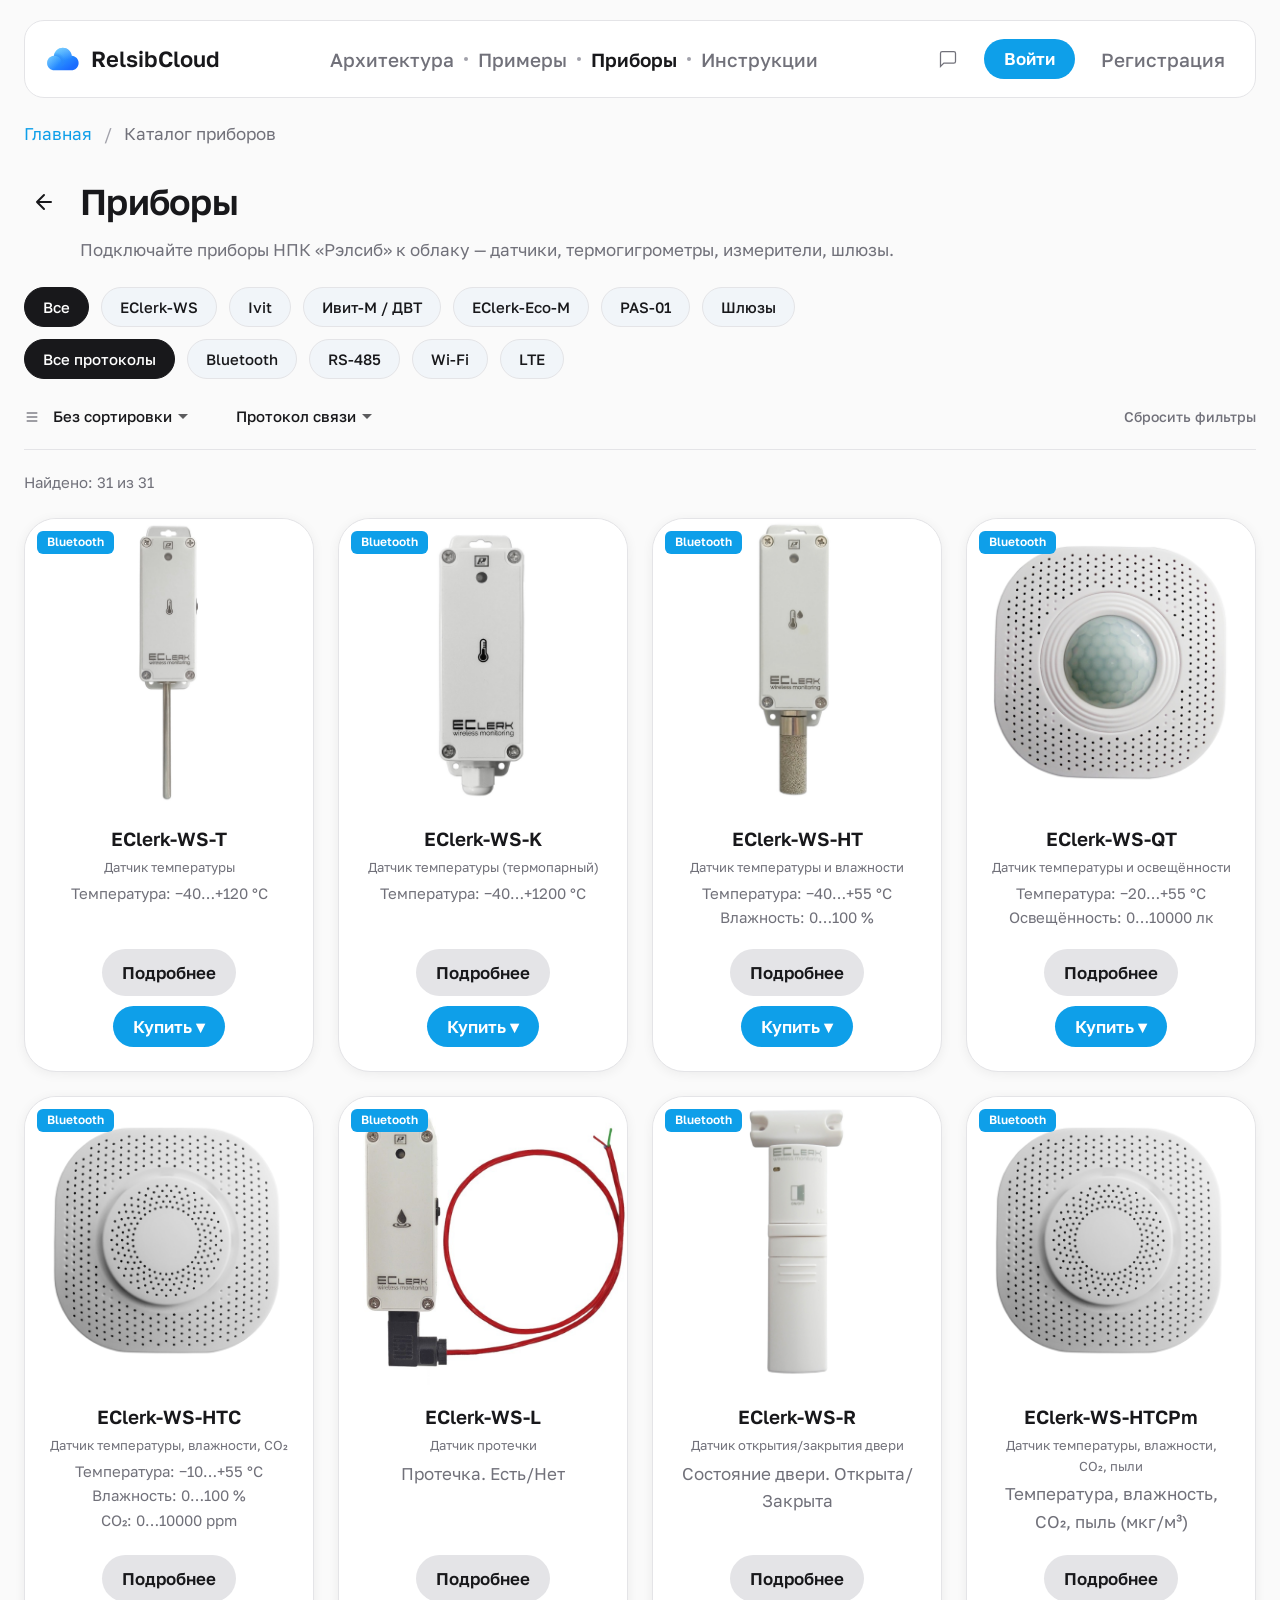
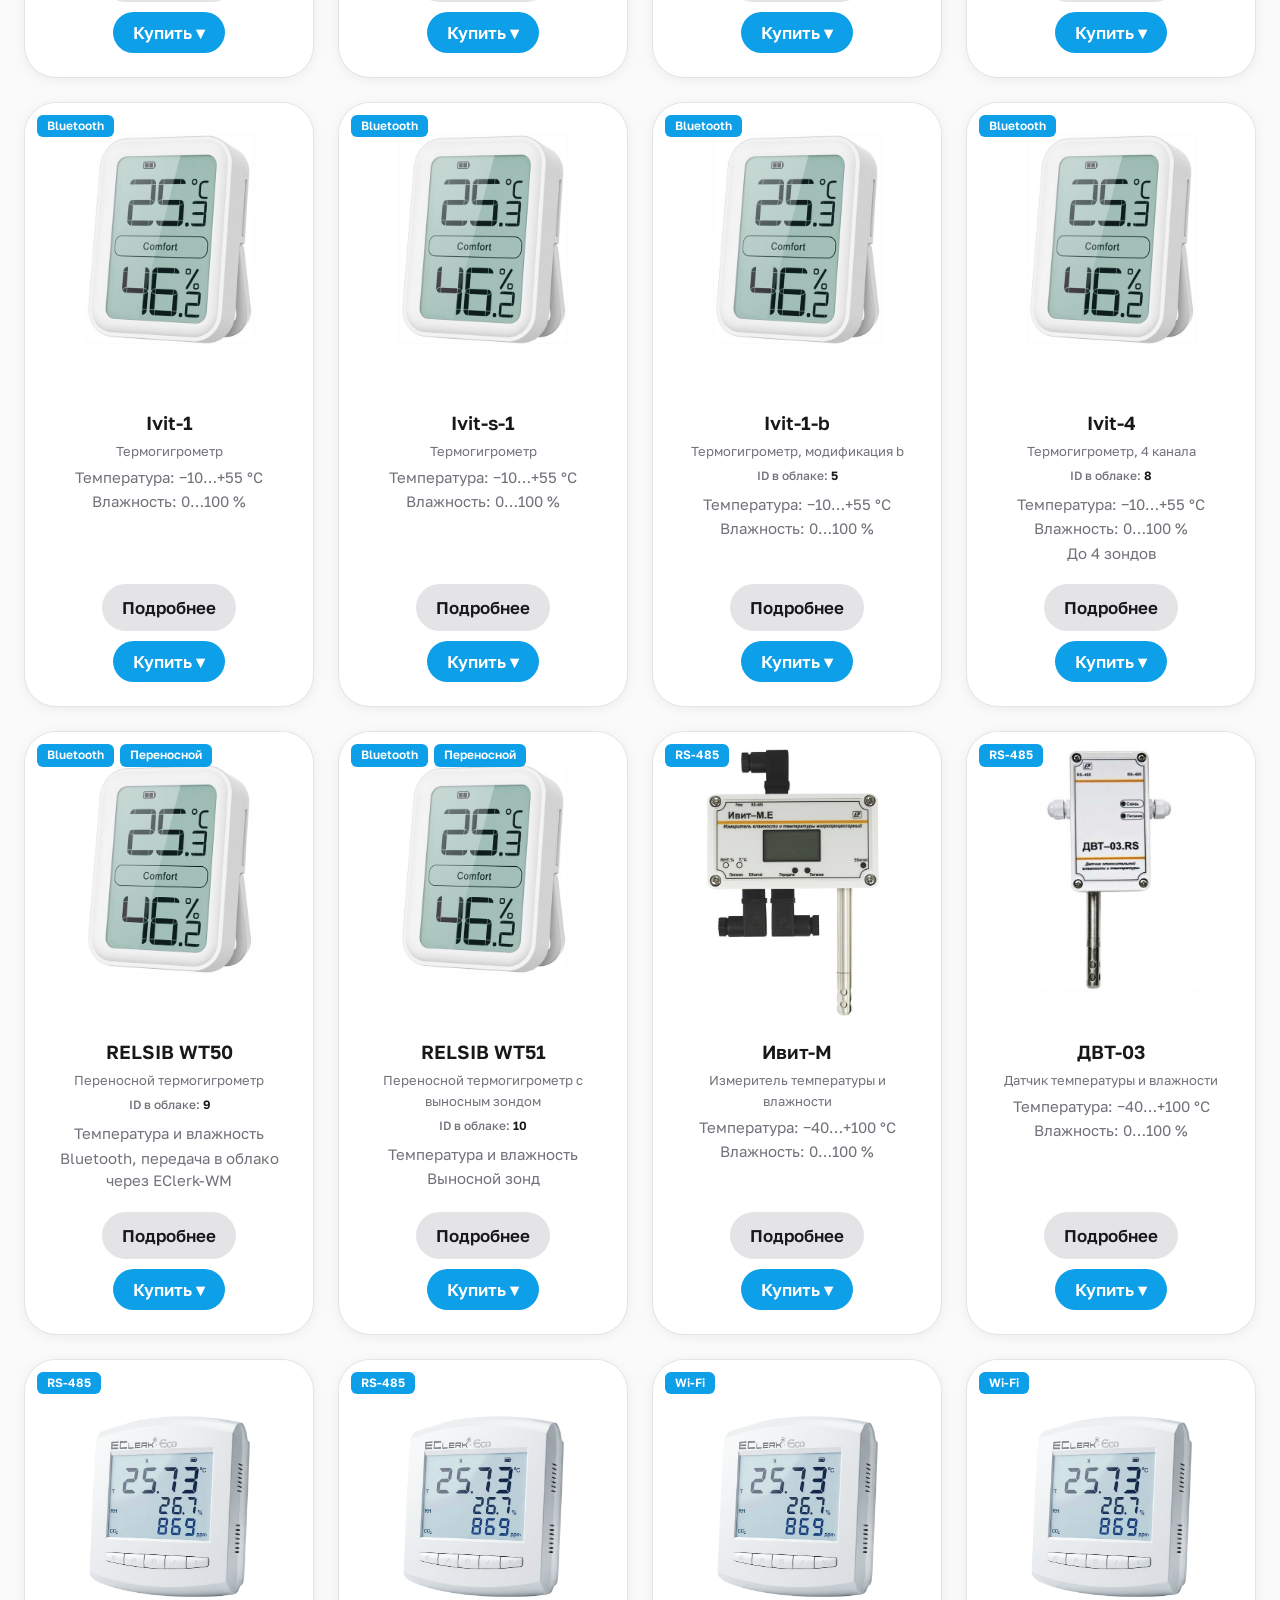
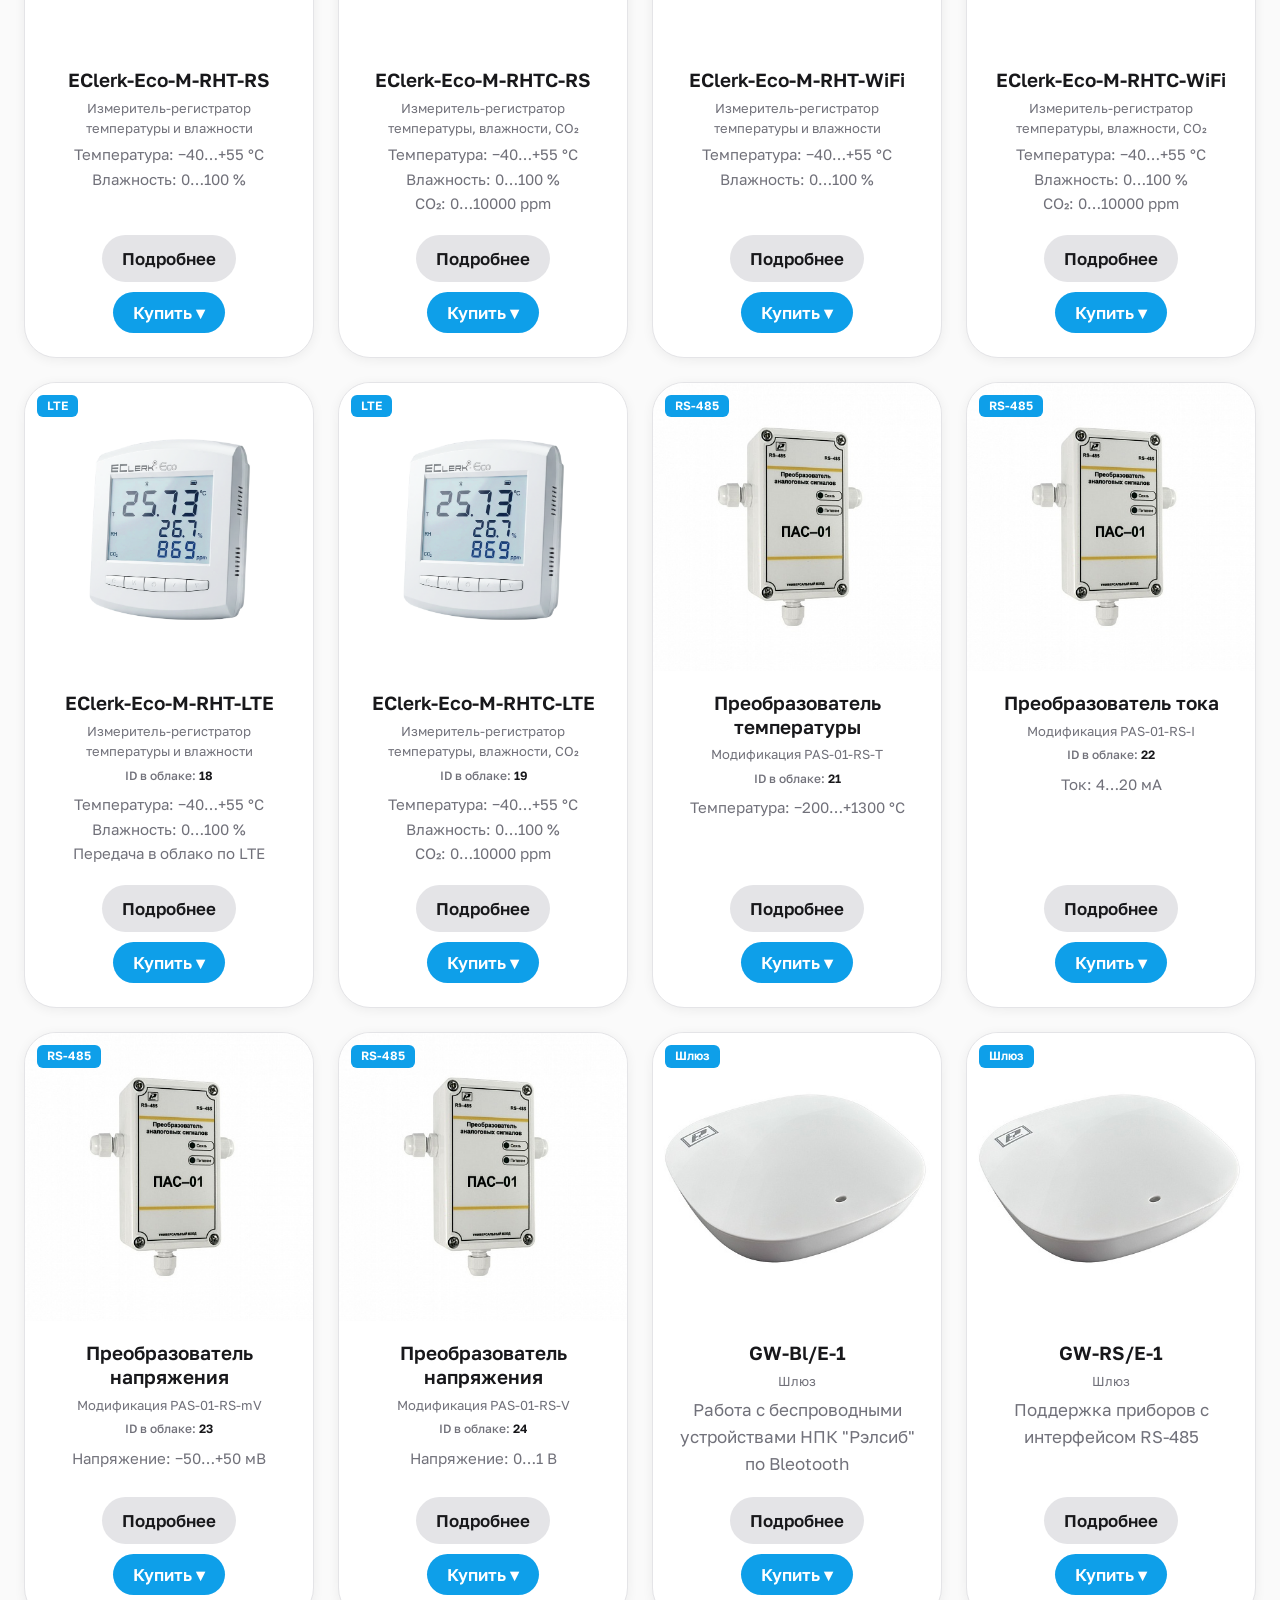
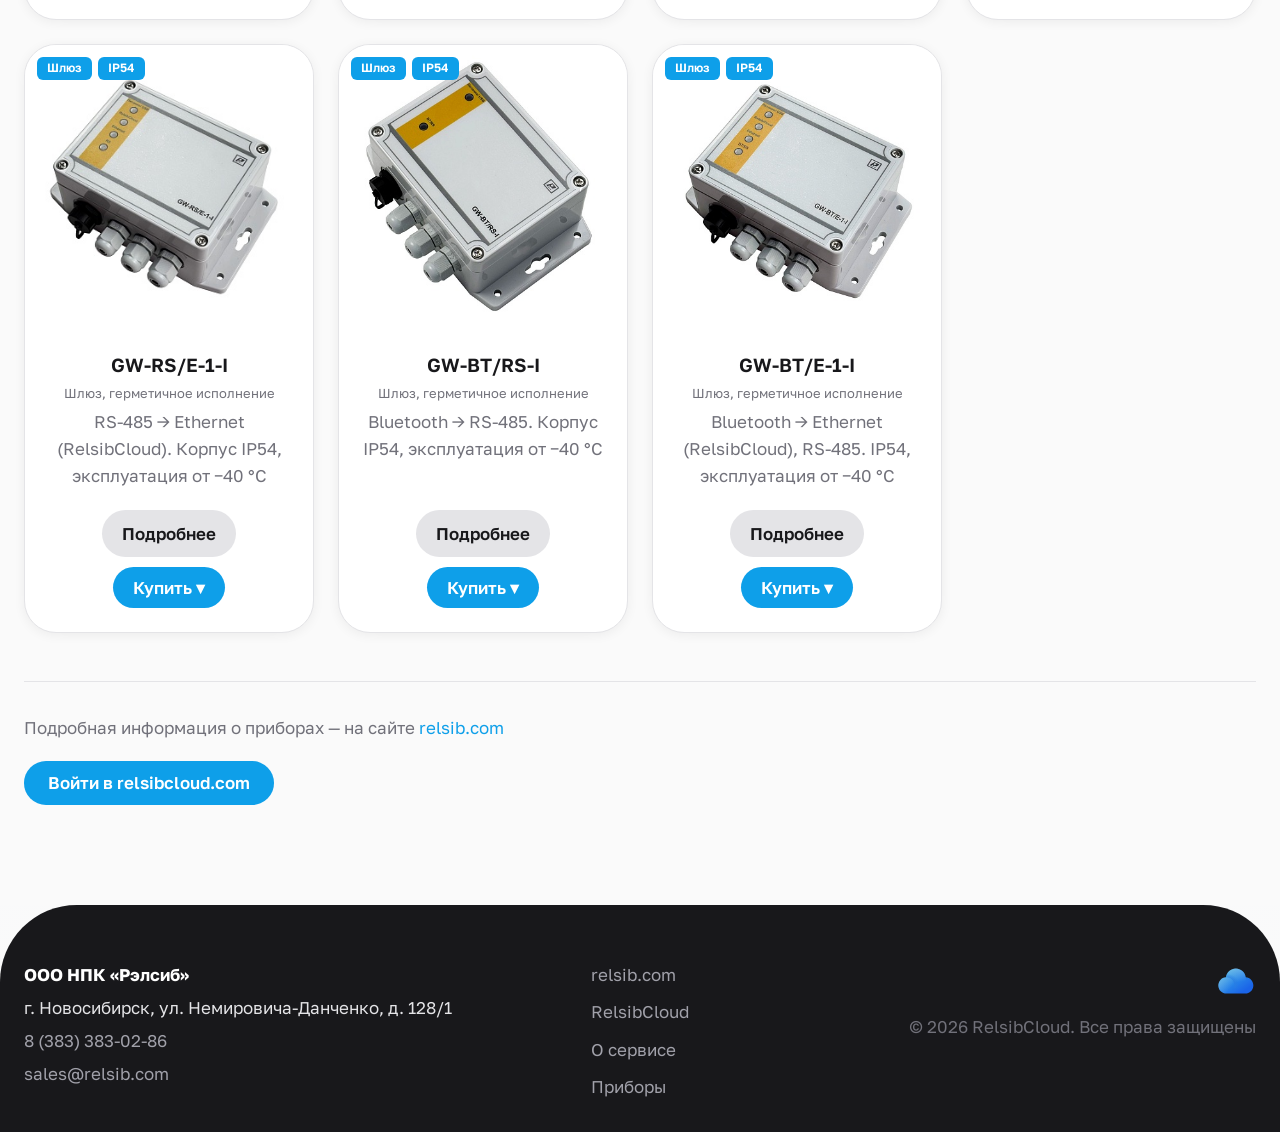
==== commit c439b79a: "Update font references to use 'Golos Text' in HTML files and styles.css; add new features section in" ====
--- a/devices.html
+++ b/devices.html
@@ -5,7 +5,9 @@
   <meta name="viewport" content="width=device-width, initial-scale=1.0">
   <title>Каталог приборов — RelsibCloud</title>
   <link rel="icon" type="image/svg+xml" href="Images/Logo/Cloud_logo.svg">
-  <link href="https://fonts.cdnfonts.com/css/sf-pro-display" rel="stylesheet">
+  <link rel="preconnect" href="https://fonts.googleapis.com">
+  <link rel="preconnect" href="https://fonts.gstatic.com" crossorigin>
+  <link href="https://fonts.googleapis.com/css2?family=Golos+Text:wght@400..900&display=swap" rel="stylesheet">
   <link rel="stylesheet" href="styles.css?v=20260706">
 </head>
 <body>
--- a/styles.css
+++ b/styles.css
@@ -1,6 +1,6 @@
 /* RelsibCloud — современный дизайн */
 :root {
-  --font-main: 'SF Pro Display', -apple-system, BlinkMacSystemFont, 'Segoe UI', sans-serif;
+  --font-main: 'Golos Text', -apple-system, BlinkMacSystemFont, 'Segoe UI', sans-serif;
   /* Премиальная светлая палитра */
   --accent: #0e9fe9;
   --accent-dark: #0369a1;
@@ -12,18 +12,18 @@
   --bg-card: #ffffff;
   --bg-tint: #f5f7fa;
   --border: #e4e4e7;
-  --radius: 25px;
-  --radius-pill: 50px;
-  --radius-sm: 12px;
+  --radius: 32px;
+  --radius-pill: 999px;
+  --radius-sm: 16px;
   /* Типографика */
-  --font-size-hero: clamp(32px, 3.5vw, 56px);
-  --font-size-display: clamp(28px, 4vw, 48px);
-  --font-size-page: clamp(24px, 3vw, 32px);
-  --font-size-h3: 22px;
-  --font-size-body-lg: 20px;
-  --font-size-body: 18px;
-  --font-size-body-sm: 16px;
-  --font-size-caption: 14px;
+  --font-size-hero: clamp(34px, 3.6vw, 60px);
+  --font-size-display: clamp(30px, 4vw, 52px);
+  --font-size-page: clamp(26px, 3.1vw, 36px);
+  --font-size-h3: 24px;
+  --font-size-body-lg: 22px;
+  --font-size-body: 19px;
+  --font-size-body-sm: 17px;
+  --font-size-caption: 15px;
   --font-weight-regular: 400;
   --font-weight-medium: 500;
   --font-weight-semibold: 600;
@@ -152,7 +152,7 @@
   padding: 18px 20px;
   background: var(--bg-card);
   border: 1px solid var(--border);
-  border-radius: 16px;
+  border-radius: 20px;
   width: 100%;
   min-width: 0;
 }
@@ -266,7 +266,7 @@
   background: transparent;
   cursor: pointer;
   color: var(--text);
-  border-radius: 8px;
+  border-radius: 12px;
   transition: background 0.2s;
 }
 .header__burger:hover {
@@ -329,7 +329,7 @@
   border: none;
   background: transparent;
   color: var(--text-muted);
-  border-radius: 8px;
+  border-radius: 12px;
   cursor: pointer;
   margin-bottom: 16px;
   transition: background 0.2s, color 0.2s;
@@ -351,7 +351,7 @@
   font-weight: var(--font-weight-medium);
   font-size: var(--font-size-body-sm);
   color: var(--text);
-  border-radius: 10px;
+  border-radius: 14px;
   transition: background 0.2s, color 0.2s;
 }
 .header__menu-link:hover,
@@ -440,20 +440,32 @@
   font-size: var(--font-size-body-sm);
 }
 
-/* === HERO — full-width, за header, картинка на всю левую часть === */
+/* === HERO — 50/50: mockup left, text right === */
 .hero {
   display: grid;
   grid-template-columns: 1fr 1fr;
-  height: 800px;
+  height: min(92vh, 880px);
+  min-height: 640px;
   overflow: hidden;
   min-width: 0;
   width: 100%;
   box-sizing: border-box;
+  background: #f3f4f6;
+  align-items: center;
+  padding: 0 clamp(24px, 4vw, 72px) 0 clamp(72px, 12vw, 200px);
+  border-bottom-left-radius: clamp(40px, 6vw, 80px);
+  border-bottom-right-radius: clamp(40px, 6vw, 80px);
 }
 
 .hero__image {
   position: relative;
-  overflow: hidden;
+  overflow: visible;
+  display: flex;
+  align-items: center;
+  justify-content: flex-end;
+  height: 100%;
+  padding-right: 8px;
+  margin-left: clamp(24px, 4vw, 64px);
 }
 
 .hero__image img {
@@ -465,26 +477,50 @@
   object-fit: cover;
 }
 
+.hero__image--mockup {
+  background: transparent;
+}
+
+.hero__image--mockup img {
+  position: relative;
+  top: auto;
+  left: auto;
+  width: auto;
+  height: auto;
+  max-width: 100%;
+  max-height: 76%;
+  object-fit: contain;
+  object-position: center right;
+  padding: 0;
+  transform: translateX(4%);
+}
+
 .hero__content {
   display: flex;
   flex-direction: column;
   justify-content: center;
-  padding: 80px 64px 56px;
+  align-items: flex-start;
+  padding: 80px clamp(16px, 3vw, 40px) 80px clamp(40px, 5vw, 72px);
   min-width: 0;
   max-width: 100%;
+  height: 100%;
+  background: transparent;
+  color: var(--text);
+  box-sizing: border-box;
+  margin-left: clamp(8px, 2vw, 32px);
 }
 
 .hero__content--blue {
-  background: var(--accent);
-  color: #fff;
+  background: transparent;
+  color: var(--text);
 }
 
 .hero__content--blue .hero__title {
-  color: #fff;
+  color: var(--text);
 }
 
 .hero__content--blue .hero__subtitle {
-  color: rgba(255, 255, 255, 0.9);
+  color: var(--text-muted);
 }
 
 .hero__title {
@@ -493,8 +529,9 @@
   line-height: 1.3;
   margin: 0 0 24px;
   letter-spacing: 0em;
-  max-width: 600px;
+  max-width: 480px;
   min-width: 0;
+  color: var(--text);
 }
 
 .hero__subtitle {
@@ -502,19 +539,20 @@
   font-weight: var(--font-weight-regular);
   line-height: var(--line-height-loose);
   margin: 0 0 40px;
-  max-width: 600px;
+  max-width: 440px;
   min-width: 0;
+  color: var(--text-muted);
 }
 
 .btn--hero {
   align-self: flex-start;
-  background: #fff;
-  color: var(--accent);
+  background: var(--accent);
+  color: #fff;
 }
 
 .btn--hero:hover {
-  background: rgba(255, 255, 255, 0.9);
-  color: var(--accent-dark);
+  background: var(--accent-dark);
+  color: #fff;
 }
 
 /* Hero pill button with icon (Войти в Relsibcloud.com) */
@@ -524,7 +562,7 @@
   min-height: 56px;
   padding-left: 28px;
   padding-right: 72px;
-  border-radius: 50px;
+  border-radius: var(--radius-pill);
   overflow: hidden;
   transition: padding 0.35s ease, color 0.25s ease, background 0.25s ease;
 }
@@ -556,11 +594,12 @@
   transition: right 0.35s ease, transform 0.35s ease, background 0.25s ease;
 }
 .btn--hero .btn__pill-icon {
-  background: var(--accent);
-  color: #fff;
+  background: #fff;
+  color: var(--accent);
 }
 .btn--hero:hover .btn__pill-icon {
-  background: var(--accent-dark);
+  background: #fff;
+  color: var(--accent-dark);
 }
 .btn--pill-icon:hover .btn__pill-icon {
   right: calc(100% - 50px);
@@ -617,7 +656,7 @@
 .app-ways__title,
 .app-mockup__title,
 .app-benefits__title,
-.app-features__title,
+.ecosystem__title,
 .devices__cta h3 {
   font-family: var(--font-main);
   font-size: var(--font-size-h3);
@@ -628,8 +667,7 @@
 
 .app-ways__title,
 .app-mockup__title,
-.app-benefits__title,
-.app-features__title {
+.app-benefits__title {
   margin: 0 0 24px;
   text-align: center;
 }
@@ -658,7 +696,7 @@
   position: relative;
   background: var(--bg);
   border: 1px solid var(--border);
-  border-radius: 50px;
+  border-radius: var(--radius-pill);
   padding: 4px;
   margin: 0 auto 48px;
   box-sizing: border-box;
@@ -671,7 +709,7 @@
   bottom: 4px;
   left: 4px;
   width: 0;
-  border-radius: 46px;
+  border-radius: var(--radius-pill);
   background: var(--bg-card);
   border: 1px solid var(--border);
   box-shadow: 0 1px 3px rgba(0, 0, 0, 0.06);
@@ -695,7 +733,7 @@
   color: var(--text-muted);
   background: none;
   border: none;
-  border-radius: 50px;
+  border-radius: var(--radius-pill);
   cursor: pointer;
   transition: color 0.2s ease;
   box-sizing: border-box;
@@ -740,7 +778,7 @@
 .solution-card {
   position: relative;
   aspect-ratio: 3 / 6;
-  border-radius: 50px;
+  border-radius: 56px;
   overflow: visible;
   text-decoration: none;
   color: inherit;
@@ -756,7 +794,7 @@
 .solution-card__image {
   position: absolute;
   inset: 0;
-  border-radius: 25px;
+  border-radius: var(--radius);
   overflow: hidden;
 }
 
@@ -786,7 +824,7 @@
   z-index: 2;
   padding: 8px 16px;
   background: rgba(255, 255, 255, 0.9);
-  border-radius: 30px;
+  border-radius: var(--radius-pill);
   font-family: var(--font-main);
   font-size: var(--font-size-body-sm);
   font-weight: var(--font-weight-semibold);
@@ -831,7 +869,7 @@
   font-family: var(--font-main);
   font-size: var(--font-size-body-sm);
   font-weight: var(--font-weight-semibold);
-  border-radius: 25px;
+  border-radius: var(--radius-pill);
   transition: background 0.2s;
 }
 
@@ -894,23 +932,35 @@
   .schema__wrap { margin-top: 32px; }
 }
 
-/* === FEATURES — карточки с hover === */
+/* === FEATURES — преимущества сразу после hero === */
 .features {
   padding: var(--section-padding);
+  max-width: none;
+  margin: 0;
+  width: 100%;
+  background: transparent;
+  box-sizing: border-box;
+}
+
+.features .section-title {
   max-width: 1400px;
-  margin: 0 auto;
+  margin-left: auto;
+  margin-right: auto;
+  margin-bottom: 40px;
 }
 
 .features__grid {
   display: grid;
   grid-template-columns: repeat(4, 1fr);
   gap: 24px;
+  max-width: 1400px;
+  margin: 0 auto;
 }
 
 .feature-card {
   background: var(--bg-card);
   border-radius: var(--radius);
-  padding: 40px 28px 44px;
+  padding: 36px 28px 40px;
   min-height: 320px;
   border: 1px solid var(--border);
   transition: all 0.3s ease;
@@ -923,14 +973,21 @@
 }
 
 .feature-card__icon {
-  width: 64px;
-  height: 64px;
-  display: flex;
-  align-items: center;
-  justify-content: center;
-  margin-bottom: 24px;
+  width: 140px;
+  height: 140px;
+  display: flex;
+  align-items: center;
+  justify-content: flex-start;
+  margin: 0 0 12px;
   color: var(--accent);
-  transition: color 0.3s ease;
+  transition: transform 0.3s ease;
+}
+
+.feature-card__icon img {
+  width: 140px;
+  height: 140px;
+  object-fit: contain;
+  display: block;
 }
 
 .feature-card__icon svg {
@@ -941,6 +998,7 @@
 
 .feature-card:hover .feature-card__icon {
   color: var(--accent-dark);
+  transform: translateY(-3px);
 }
 
 .feature-card__title {
@@ -993,20 +1051,15 @@
   margin-bottom: 100px;
   padding: 0 0px 0 270px;
   box-sizing: border-box;
-  background: var(--accent);
+  background: var(--bg-card);
+  border: 1px solid var(--border);
   overflow: hidden;
+  --protocols-anim: 0.3s;
+  --protocols-item-collapsed: 56px;
 }
 
 .protocols::before {
-  content: '';
-  position: absolute;
-  top: 0;
-  right: 0;
-  width: 28%;
-  max-width: 420px;
-  height: 100%;
-  background: linear-gradient(180deg, var(--accent) 0%, var(--accent) 50%, transparent 100%);
-  pointer-events: none;
+  display: none;
 }
 
 .protocols__inner {
@@ -1033,9 +1086,9 @@
   font-weight: var(--font-weight-medium);
   font-size: var(--font-size-display);
   line-height: var(--line-height-tight);
-  margin: 0 0 16px;
+  margin: 0 0 20px;
   letter-spacing: -0.02em;
-  color: #fff;
+  color: var(--text);
   text-align: left;
 }
 
@@ -1043,15 +1096,10 @@
   font-family: var(--font-main);
   font-size: var(--font-size-body-sm);
   font-weight: var(--font-weight-regular);
-  color: rgba(255, 255, 255, 0.92);
-  margin: 0 0 32px;
+  color: var(--text-muted);
+  margin: 0 0 40px;
   line-height: var(--line-height-body);
-}
-
-/* Список протоколов — как connections__wrapper на alice.yandex.ru/smart-home */
-.protocols {
-  --protocols-anim: 0.3s;
-  --protocols-item-collapsed: 52px;
+  max-width: 36em;
 }
 
 .protocols__connections {
@@ -1068,38 +1116,38 @@
   height: var(--protocols-item-collapsed);
   overflow: hidden;
   transition: height var(--protocols-anim) ease-out;
-  border-bottom: 1px solid rgba(255, 255, 255, 0.28);
+  border-bottom: 1px solid var(--border);
 }
 
 .protocols__list-item.active[data-connection="bluetooth"] {
+  height: 132px;
+}
+
+.protocols__list-item.active[data-connection="rs485"] {
+  height: 166px;
+}
+
+.protocols__list-item.active[data-connection="wifi"] {
   height: 128px;
 }
 
-.protocols__list-item.active[data-connection="rs485"] {
-  height: 162px;
-}
-
-.protocols__list-item.active[data-connection="wifi"] {
-  height: 124px;
-}
-
 .protocols__list-item.active[data-connection="gateways"] {
-  height: 140px;
+  height: 148px;
 }
 
 .protocols__list-item:first-child {
-  border-top: 1px solid rgba(255, 255, 255, 0.28);
+  border-top: 1px solid var(--border);
 }
 
 .protocols__item-title {
   margin: 0;
-  padding: 14px 32px 14px 0;
+  padding: 16px 32px 16px 0;
   box-sizing: border-box;
   font-family: var(--font-main);
   font-size: var(--font-size-body);
   font-weight: var(--font-weight-semibold);
   line-height: var(--line-height-tight);
-  color: #fff;
+  color: var(--text);
   display: flex;
   justify-content: space-between;
   align-items: center;
@@ -1109,7 +1157,7 @@
 }
 
 .protocols__item-title:hover {
-  color: #cfe9ff;
+  color: var(--accent-dark);
 }
 
 .protocols__item-title:focus {
@@ -1117,7 +1165,7 @@
 }
 
 .protocols__item-title:focus-visible {
-  outline: 2px solid rgba(255, 255, 255, 0.45);
+  outline: 2px solid var(--accent);
   outline-offset: 2px;
 }
 
@@ -1126,7 +1174,7 @@
   flex: 0 0 24px;
   width: 24px;
   height: 24px;
-  background-image: url("data:image/svg+xml,%3Csvg xmlns='http://www.w3.org/2000/svg' width='24' height='24' fill='none' stroke='%23fff' stroke-width='2'%3E%3Cpath d='M6 9l6 6 6-6'/%3E%3C/svg%3E");
+  background-image: url("data:image/svg+xml,%3Csvg xmlns='http://www.w3.org/2000/svg' width='24' height='24' fill='none' stroke='%2371717a' stroke-width='2'%3E%3Cpath d='M6 9l6 6 6-6'/%3E%3C/svg%3E");
   background-size: 100%;
   background-repeat: no-repeat;
   background-position: center;
@@ -1140,30 +1188,30 @@
 
 .protocols__item-text {
   margin: 0;
-  padding: 0 32px 12px 0;
+  padding: 0 32px 16px 0;
   font-family: var(--font-main);
   font-size: var(--font-size-body-sm);
   font-weight: var(--font-weight-regular);
   line-height: var(--line-height-body);
-  color: rgba(255, 255, 255, 0.9);
+  color: var(--text-muted);
 }
 
 .protocols__item-link {
   display: inline-block;
-  margin: 0 0 14px;
-  padding: 0 46px 14px 32px;
+  margin: 0 0 16px;
+  padding: 0 46px 16px 0;
   font-family: var(--font-main);
   font-size: var(--font-size-caption);
   font-weight: var(--font-weight-medium);
-  color: #fff;
-  background-image: url("data:image/svg+xml,%3Csvg xmlns='http://www.w3.org/2000/svg' width='6' height='10' fill='none' stroke='%23fff' stroke-width='1.5'%3E%3Cpath d='M1 1l4 4-4 4'/%3E%3C/svg%3E");
+  color: var(--accent);
+  background-image: url("data:image/svg+xml,%3Csvg xmlns='http://www.w3.org/2000/svg' width='6' height='10' fill='none' stroke='%230e9fe9' stroke-width='1.5'%3E%3Cpath d='M1 1l4 4-4 4'/%3E%3C/svg%3E");
   background-repeat: no-repeat;
   background-position: right center;
-  transition: opacity 0.2s;
+  transition: color 0.2s, opacity 0.2s;
 }
 
 .protocols__item-link:hover {
-  opacity: 0.85;
+  color: var(--accent-dark);
 }
 
 /* Visual block */
@@ -1171,6 +1219,7 @@
   position: relative;
   min-height: 480px;
   align-self: stretch;
+  background: var(--bg-tint);
 }
 
 .protocols__image {
@@ -1362,7 +1411,7 @@
   border-color: var(--accent);
 }
 
-/* Карточки экосистемы */
+/* Карточки экосистемы (legacy, keep for safety) */
 .app-features {
   max-width: 1400px;
   margin: 0 auto 48px;
@@ -1409,6 +1458,582 @@
   flex-wrap: wrap;
   gap: 16px;
   justify-content: center;
+}
+
+/* === Ecosystem data flow === */
+.ecosystem {
+  max-width: 1120px;
+  margin: 0 auto;
+}
+
+.ecosystem__title {
+  margin: 0 0 12px;
+  text-align: center;
+  font-size: var(--font-size-page);
+  font-weight: var(--font-weight-semibold);
+  color: var(--text);
+  letter-spacing: -0.02em;
+}
+
+.ecosystem__lead {
+  margin: 0 auto 18px;
+  max-width: 44em;
+  text-align: center;
+  font-size: var(--font-size-body-sm);
+  color: var(--text-light);
+  line-height: var(--line-height-body);
+}
+
+.ecosystem__modes {
+  display: flex;
+  justify-content: center;
+  flex-wrap: wrap;
+  gap: 8px;
+  margin: 0 0 30px;
+}
+
+.ecosystem__mode {
+  display: inline-flex;
+  align-items: center;
+  justify-content: center;
+  min-height: 34px;
+  padding: 7px 16px;
+  border: 1px solid rgba(14, 159, 233, 0.18);
+  border-radius: 999px;
+  background: rgba(14, 159, 233, 0.08);
+  font: inherit;
+  font-size: 12px;
+  font-weight: var(--font-weight-semibold);
+  letter-spacing: 0.04em;
+  text-transform: uppercase;
+  color: var(--accent-dark);
+  cursor: pointer;
+  transition: background 0.2s ease, color 0.2s ease, border-color 0.2s ease;
+}
+
+.ecosystem__mode:hover {
+  border-color: rgba(14, 159, 233, 0.34);
+}
+
+.ecosystem__mode.is-active {
+  color: #fff;
+  background: var(--accent);
+  border-color: var(--accent);
+}
+
+.ecosystem__layout {
+  display: grid;
+  grid-template-columns: minmax(0, 1fr) minmax(250px, 0.32fr);
+  gap: 56px;
+  align-items: center;
+}
+
+.ecosystem__flow {
+  position: relative;
+  display: grid;
+  grid-template-columns: minmax(120px, 0.75fr) minmax(150px, 0.9fr) minmax(132px, 0.75fr) minmax(150px, 0.9fr);
+  gap: 34px;
+  align-items: center;
+  min-height: 330px;
+  padding: 22px 0;
+  background: transparent;
+}
+
+.ecosystem__flow::before {
+  content: "";
+  position: absolute;
+  left: 7%;
+  right: 7%;
+  top: 50%;
+  height: 1px;
+  background: linear-gradient(90deg, rgba(14, 159, 233, 0), rgba(14, 159, 233, 0.52), rgba(14, 159, 233, 0));
+  transform: translateY(-50%);
+}
+
+.ecosystem__flow::after {
+  content: "";
+  position: absolute;
+  right: 6.5%;
+  top: 50%;
+  width: 10px;
+  height: 10px;
+  border-top: 1.5px solid rgba(14, 159, 233, 0.58);
+  border-right: 1.5px solid rgba(14, 159, 233, 0.58);
+  transform: translateY(-50%) rotate(45deg);
+}
+
+.ecosystem__split {
+  position: relative;
+  z-index: 1;
+  display: grid;
+  gap: 46px;
+}
+
+.ecosystem__split::before,
+.ecosystem__split::after {
+  content: "";
+  position: absolute;
+  left: -34px;
+  width: 34px;
+  height: 1px;
+  background: rgba(14, 159, 233, 0.25);
+}
+
+.ecosystem__split::before {
+  top: 25%;
+}
+
+.ecosystem__split::after {
+  bottom: 25%;
+}
+
+.ecosystem__split--out::before,
+.ecosystem__split--out::after {
+  left: auto;
+  right: -34px;
+}
+
+.ecosystem__node {
+  position: relative;
+  z-index: 1;
+  display: flex;
+  flex-direction: column;
+  align-items: center;
+  gap: 10px;
+  margin: 0;
+  padding: 0;
+  min-height: 0;
+  width: 100%;
+  border: none;
+  border-radius: 0;
+  background: transparent;
+  cursor: pointer;
+  font: inherit;
+  color: inherit;
+  text-align: center;
+  box-shadow: none;
+  transition: opacity 0.25s ease, transform 0.2s ease;
+}
+
+.ecosystem__node:hover {
+  transform: translateY(-2px);
+  box-shadow: none;
+}
+
+.ecosystem__node:focus-visible {
+  outline: 2px solid var(--accent);
+  outline-offset: 8px;
+  border-radius: 16px;
+}
+
+.ecosystem__flow[data-eco-mode-active="in"] .ecosystem__node[data-eco-mode="out"],
+.ecosystem__flow[data-eco-mode-active="out"] .ecosystem__node[data-eco-mode="in"] {
+  opacity: 0.26;
+}
+
+.ecosystem__node.is-active {
+  opacity: 1;
+  transform: translateY(-2px);
+  box-shadow: none;
+}
+
+.ecosystem__node--cloud {
+  min-height: 0;
+  padding: 0;
+  background: transparent;
+  border-color: transparent;
+}
+
+.ecosystem__step {
+  order: -1;
+  font-size: 11px;
+  font-weight: var(--font-weight-semibold);
+  color: rgba(14, 159, 233, 0.65);
+  letter-spacing: 0.04em;
+}
+
+.ecosystem__node-media {
+  display: flex;
+  align-items: center;
+  justify-content: center;
+  width: 62px;
+  height: 62px;
+  border-radius: 50%;
+  color: var(--accent-dark);
+  background: rgba(255, 255, 255, 0.78);
+  border: 1px solid rgba(14, 159, 233, 0.16);
+  box-shadow: 0 10px 28px rgba(15, 23, 42, 0.04);
+  backdrop-filter: blur(10px);
+  transition: border-color 0.2s ease, box-shadow 0.2s ease, color 0.2s ease, background-color 0.2s ease;
+}
+
+.ecosystem__node--cloud .ecosystem__node-media {
+  width: 82px;
+  height: 82px;
+  background: radial-gradient(circle at 50% 35%, #fff 0%, #eef9ff 100%);
+  border-color: rgba(14, 159, 233, 0.28);
+  box-shadow: 0 18px 46px rgba(14, 159, 233, 0.12);
+}
+
+.ecosystem__node:hover .ecosystem__node-media,
+.ecosystem__node.is-active .ecosystem__node-media {
+  color: var(--accent);
+  border-color: rgba(14, 159, 233, 0.5);
+  box-shadow: 0 16px 34px rgba(14, 159, 233, 0.12);
+}
+
+.ecosystem__node-media img {
+  display: block;
+  width: 38px;
+  height: 38px;
+  object-fit: contain;
+}
+
+.ecosystem__node-media svg {
+  display: block;
+  flex-shrink: 0;
+}
+
+.ecosystem__node-label {
+  font-size: var(--font-size-body-sm);
+  font-weight: var(--font-weight-semibold);
+  color: var(--text);
+  line-height: 1.25;
+  max-width: 9em;
+}
+
+.ecosystem__node-text {
+  max-width: 13em;
+  font-size: 12px;
+  color: var(--text-muted);
+  line-height: 1.5;
+}
+
+.ecosystem__detail {
+  display: flex;
+  flex-direction: column;
+  min-height: 240px;
+  padding: 10px 0 10px 28px;
+  border: none;
+  border-left: 1px solid rgba(14, 159, 233, 0.18);
+  border-radius: 0;
+  background: transparent;
+  box-shadow: none;
+}
+
+.ecosystem__detail::after {
+  content: "";
+  display: block;
+  height: 2px;
+  width: 44px;
+  margin-top: auto;
+  border-radius: 999px;
+  background: var(--accent);
+}
+
+.ecosystem__detail.is-updating {
+  opacity: 0.62;
+}
+
+.ecosystem__detail-kicker {
+  margin: 0 0 8px;
+  font-size: 13px;
+  font-weight: var(--font-weight-medium);
+  letter-spacing: 0.06em;
+  text-transform: uppercase;
+  color: var(--accent);
+}
+
+.ecosystem__detail-title {
+  margin: 0 0 12px;
+  font-size: clamp(22px, 2.4vw, 28px);
+  font-weight: var(--font-weight-semibold);
+  color: var(--text);
+  letter-spacing: -0.02em;
+}
+
+.ecosystem__detail-text {
+  margin: 0 0 20px;
+  max-width: 28em;
+  font-size: var(--font-size-body-sm);
+  color: var(--text-muted);
+  line-height: 1.65;
+}
+
+.ecosystem__detail-link {
+  display: inline-flex;
+  font-size: var(--font-size-body-sm);
+  font-weight: var(--font-weight-medium);
+  color: var(--accent-dark);
+  transition: color 0.2s ease;
+}
+
+.ecosystem__detail-link:hover {
+  color: var(--accent);
+}
+
+.ecosystem__actions {
+  display: flex;
+  flex-wrap: wrap;
+  gap: 16px;
+  justify-content: center;
+  margin-top: 40px;
+}
+
+@media (max-width: 900px) {
+  .ecosystem__layout {
+    grid-template-columns: 1fr;
+    gap: 28px;
+  }
+
+  .ecosystem__flow {
+    grid-template-columns: 1fr;
+    min-height: 0;
+    gap: 28px;
+    padding: 6px 0;
+  }
+
+  .ecosystem__flow::before,
+  .ecosystem__flow::after,
+  .ecosystem__split::before,
+  .ecosystem__split::after {
+    display: none;
+  }
+
+  .ecosystem__split {
+    grid-template-columns: repeat(2, minmax(0, 1fr));
+    gap: 20px;
+  }
+
+  .ecosystem__detail {
+    order: 2;
+    min-height: 0;
+    padding: 24px 0 0;
+    border-left: none;
+    border-top: 1px solid rgba(14, 159, 233, 0.18);
+  }
+}
+
+@media (max-width: 640px) {
+  .ecosystem__lead { margin-bottom: 12px; }
+  .ecosystem__modes { margin-bottom: 20px; }
+
+  .ecosystem__node {
+    min-height: 0;
+  }
+
+  .ecosystem__flow {
+    gap: 26px;
+  }
+
+  .ecosystem__split {
+    grid-template-columns: 1fr;
+    gap: 24px;
+  }
+
+  .ecosystem__node-media,
+  .ecosystem__node--cloud .ecosystem__node-media {
+    width: 56px;
+    height: 56px;
+    border-radius: 50%;
+  }
+
+  .ecosystem__node-media img {
+    width: 32px;
+    height: 32px;
+  }
+
+  .ecosystem__node-media svg {
+    width: 22px;
+    height: 22px;
+  }
+
+  .ecosystem__node-label {
+    font-size: 15px;
+  }
+
+  .ecosystem__detail {
+    padding: 22px 0 0;
+  }
+
+  .ecosystem__actions {
+    margin-top: 28px;
+    flex-direction: column;
+  }
+}
+
+@media (prefers-reduced-motion: reduce) {
+  .ecosystem__node,
+  .ecosystem__links line {
+    transition: none;
+  }
+}
+
+/* === Mobile web promo (phone mockup) === */
+.mobile-web {
+  padding: var(--section-padding);
+  max-width: 1400px;
+  margin: 0 auto;
+}
+
+.mobile-web__inner {
+  max-width: 1120px;
+  margin: 0 auto;
+}
+
+.mobile-web__headline {
+  font-family: var(--font-main);
+  font-size: clamp(24px, 3.2vw, 36px);
+  font-weight: var(--font-weight-semibold);
+  line-height: var(--line-height-tight);
+  text-align: center;
+  letter-spacing: -0.02em;
+  color: var(--text);
+  margin: 0 0 28px;
+}
+
+.mobile-web__card {
+  position: relative;
+  display: flex;
+  align-items: center;
+  height: 480px;
+  padding: 48px 400px 48px 72px;
+  background: #f0f2f5;
+  border-radius: 48px;
+  overflow: hidden;
+}
+
+.mobile-web__content {
+  position: relative;
+  z-index: 1;
+  max-width: 420px;
+}
+
+.mobile-web__brand {
+  width: 88px;
+  height: 88px;
+  margin-bottom: 22px;
+  border-radius: 28px;
+  background: #fff;
+  box-shadow: 0 8px 24px rgba(15, 23, 42, 0.1);
+  display: grid;
+  place-items: center;
+  overflow: hidden;
+}
+
+.mobile-web__brand img {
+  width: 56px;
+  height: 56px;
+  object-fit: contain;
+}
+
+.mobile-web__title {
+  font-family: var(--font-main);
+  font-size: clamp(26px, 3vw, 36px);
+  font-weight: var(--font-weight-semibold);
+  line-height: 1.15;
+  letter-spacing: -0.03em;
+  color: var(--text);
+  margin: 0 0 12px;
+}
+
+.mobile-web__text {
+  font-family: var(--font-main);
+  font-size: 17px;
+  line-height: 1.45;
+  color: var(--text-muted);
+  margin: 0 0 28px;
+  max-width: 360px;
+}
+
+.mobile-web__phone {
+  position: absolute;
+  right: 72px;
+  bottom: 0;
+  z-index: 2;
+  width: 350px;
+  transform: translateY(42%);
+  pointer-events: none;
+  filter: drop-shadow(0 24px 40px rgba(15, 23, 42, 0.2));
+}
+
+.mobile-web__phone img {
+  display: block;
+  width: 100%;
+  height: auto;
+}
+
+@media (max-width: 1100px) {
+  .mobile-web__card {
+    height: 440px;
+    padding: 40px 300px 40px 48px;
+    border-radius: 40px;
+  }
+
+  .mobile-web__phone {
+    right: 48px;
+    width: 300px;
+    transform: translateY(38%);
+  }
+}
+
+@media (max-width: 900px) {
+  .mobile-web__card {
+    display: flex;
+    flex-direction: column;
+    align-items: center;
+    height: auto;
+    padding: 40px 28px 0;
+    text-align: center;
+  }
+
+  .mobile-web__content {
+    max-width: none;
+    display: flex;
+    flex-direction: column;
+    align-items: center;
+    margin-bottom: 20px;
+  }
+
+  .mobile-web__text {
+    max-width: 420px;
+  }
+
+  .mobile-web__phone {
+    position: relative;
+    right: auto;
+    bottom: auto;
+    transform: none;
+    width: min(64vw, 250px);
+    margin: 0 auto -56px;
+  }
+}
+
+@media (max-width: 560px) {
+  .mobile-web__headline {
+    margin-bottom: 20px;
+  }
+
+  .mobile-web__card {
+    padding: 32px 16px 0;
+    border-radius: 32px;
+  }
+
+  .mobile-web__brand {
+    width: 64px;
+    height: 64px;
+    margin-bottom: 18px;
+  }
+
+  .mobile-web__brand img {
+    width: 42px;
+    height: 42px;
+  }
+
+  .mobile-web__phone {
+    width: min(62vw, 210px);
+    margin-bottom: -40px;
+  }
 }
 
 /* === DEVICES === */
@@ -1503,7 +2128,7 @@
   width: 48px;
   height: 48px;
   background: var(--border);
-  border-radius: 8px;
+  border-radius: 12px;
   margin: 24px auto;
 }
 
@@ -1772,6 +2397,8 @@
   background: var(--text);
   color: #e4e4e7;
   padding: 56px 24px 32px;
+  border-top-left-radius: clamp(40px, 6vw, 80px);
+  border-top-right-radius: clamp(40px, 6vw, 80px);
 }
 
 .footer__inner {
@@ -1951,7 +2578,7 @@
   color: var(--text);
   background: #f1f5f9;
   border: 1px solid var(--border);
-  border-radius: 50px;
+  border-radius: var(--radius-pill);
   padding: 10px 18px;
   cursor: pointer;
   transition: background 0.2s, border-color 0.2s, color 0.2s;
@@ -2338,10 +2965,16 @@
     min-height: auto;
     width: 100%;
   }
-  .hero__image { min-height: 300px; }
+  .hero__image { min-height: 360px; }
+  .hero__image--mockup img {
+    max-width: 88%;
+    max-height: 85%;
+  }
   .hero__content {
-    padding: 48px 24px 40px;
+    padding: 40px 24px 48px;
     max-width: 100%;
+    height: auto;
+    align-items: stretch;
   }
   .hero__title { max-width: 100%; }
   .hero__subtitle { max-width: 100%; }
@@ -2367,7 +3000,7 @@
   .header__pill {
     padding: 10px 12px;
     gap: 8px;
-    border-radius: 10px;
+    border-radius: 14px;
     box-sizing: border-box;
   }
   .header__right {
@@ -2398,7 +3031,7 @@
     max-width: 100%;
     margin: 0;
   }
-  .hero__image { min-height: 240px; }
+  .hero__image { min-height: 300px; }
   .hero__content {
     padding: 28px 16px 24px;
     max-width: 100%;
@@ -2683,10 +3316,19 @@
   max-width: 960px;
 }
 
-/* === System stack diagram (3 levels) === */
+/* === System stack diagram (3 levels, interactive accordion) === */
+.system-stack__lead {
+  margin: 0 auto 48px;
+  max-width: 640px;
+  text-align: center;
+  font-size: var(--font-size-body);
+  color: var(--text-light);
+  line-height: var(--line-height-body);
+}
+
 .system-stack {
   position: relative;
-  max-width: 920px;
+  max-width: 1080px;
   margin: 0 auto;
 }
 
@@ -2694,33 +3336,38 @@
   position: absolute;
   top: 0;
   height: 0;
-  right: 18px;
-  width: 3px;
-  background: repeating-linear-gradient(
+  left: 11px;
+  width: 1px;
+  background: linear-gradient(
     to bottom,
-    rgba(14, 159, 233, 0.65) 0,
-    rgba(14, 159, 233, 0.65) 10px,
-    transparent 10px,
-    transparent 18px
+    rgba(14, 159, 233, 0.35),
+    rgba(14, 159, 233, 0.08)
   );
-  background-size: 3px 18px;
   pointer-events: none;
   z-index: 0;
-  animation: systemLineDash 1.4s linear infinite;
-}
-
-@keyframes systemLineDash {
-  to { background-position: 0 18px; }
+  transition: height 0.4s ease;
 }
 
 .system-stack__row {
   display: flex;
   gap: 40px;
   align-items: flex-start;
-}
-
-.system-stack__row + .system-stack__row {
-  margin-top: 48px;
+  padding: 36px 0;
+  border-top: 1px solid rgba(24, 24, 27, 0.06);
+  transition: opacity 0.35s ease;
+}
+
+.system-stack__row:first-of-type {
+  border-top: none;
+  padding-top: 0;
+}
+
+.system-stack__row:last-of-type {
+  padding-bottom: 0;
+}
+
+.system-stack:has(.system-stack__row.is-open) .system-stack__row:not(.is-open) {
+  opacity: 0.45;
 }
 
 .system-stack__level {
@@ -2728,72 +3375,454 @@
   min-width: 0;
 }
 
+.system-stack__trigger {
+  display: block;
+  width: 100%;
+  margin: 0;
+  padding: 0;
+  border: none;
+  border-radius: 0;
+  background: transparent;
+  text-align: left;
+  cursor: pointer;
+  font: inherit;
+  color: inherit;
+}
+
+.system-stack__trigger:hover .system-stack__title {
+  color: var(--accent-dark);
+}
+
+.system-stack__trigger:focus-visible {
+  outline: 2px solid var(--accent);
+  outline-offset: 6px;
+}
+
+.system-stack__visual {
+  flex: 0 0 auto;
+  width: min(42%, 360px);
+  align-self: flex-start;
+  padding-top: 8px;
+  opacity: 0.92;
+  transition: opacity 0.35s ease;
+}
+
+.system-stack__row.is-open .system-stack__visual {
+  opacity: 1;
+}
+
+.system-stack__visual--wide {
+  width: min(40%, 420px);
+}
+
+.system-stack__visual img {
+  display: block;
+  width: 100%;
+  height: auto;
+  object-fit: contain;
+}
+
+.system-stack__visual--hardware img {
+  mix-blend-mode: screen;
+}
+
+.system-stack__visual--stack {
+  display: flex;
+  flex-direction: column;
+  align-items: center;
+  gap: 20px;
+}
+
+.system-stack__visual--stack .system-stack__visual-photo,
+.system-stack__visual-photo {
+  mix-blend-mode: normal;
+  width: 100%;
+  border-radius: 12px;
+}
+
+.system-stack__row[data-level="upper"] .system-stack__visual {
+  width: min(52%, 560px);
+}
+
+.system-stack__row[data-level="middle"] .system-stack__visual {
+  width: min(38%, 300px);
+}
+
+.system-stack__row[data-level="lower"] .system-stack__visual {
+  width: min(44%, 400px);
+}
+
 .system-stack__track {
   position: relative;
   z-index: 1;
-  flex: 0 0 40px;
+  flex: 0 0 24px;
   display: flex;
   justify-content: center;
-  padding-top: 28px;
+  align-self: flex-start;
+  padding-top: 14px;
 }
 
 .system-stack__node {
-  width: 14px;
-  height: 14px;
+  width: 9px;
+  height: 9px;
   border-radius: 50%;
-  border: 3px solid var(--accent);
-  background: var(--bg-card);
+  border: 1.5px solid var(--accent);
+  background: var(--bg);
   box-sizing: border-box;
+  transition: background-color 0.3s ease, transform 0.3s ease;
+}
+
+.system-stack__row.is-open .system-stack__node {
+  background: var(--accent);
+  transform: scale(1.15);
 }
 
 .system-stack__head {
   display: flex;
-  align-items: center;
-  gap: 16px;
-  margin-bottom: 16px;
-}
-
-.system-stack__num {
+  align-items: baseline;
+  gap: 18px;
+  margin-bottom: 10px;
+}
+
+.system-stack__index {
   flex: 0 0 auto;
-  font-size: clamp(48px, 6vw, 64px);
-  font-weight: var(--font-weight-semibold);
-  line-height: 1;
+  width: auto;
+  height: auto;
+  display: inline;
+  border-radius: 0;
+  background: transparent;
   color: var(--accent);
+  font-size: var(--font-size-body-sm);
+  font-weight: var(--font-weight-medium);
+  letter-spacing: 0.04em;
+  line-height: 1.2;
+}
+
+.system-stack__row.is-open .system-stack__index {
+  background: transparent;
+  color: var(--accent-dark);
+}
+
+.system-stack__head-text {
+  flex: 1;
+  min-width: 0;
+  display: flex;
+  flex-direction: column;
+  gap: 6px;
 }
 
 .system-stack__title {
   margin: 0;
-  font-size: clamp(20px, 2.2vw, 24px);
+  display: block;
+  font-size: clamp(24px, 2.8vw, 32px);
   font-weight: var(--font-weight-semibold);
   color: var(--text);
+  line-height: var(--line-height-tight);
+  letter-spacing: -0.02em;
+  transition: color 0.25s ease;
+}
+
+.system-stack__hint {
+  margin: 0;
+  display: block;
+  font-size: var(--font-size-body-sm);
+  color: var(--text-light);
+  font-weight: var(--font-weight-regular);
+}
+
+.system-stack__chevron {
+  display: none;
 }
 
 .system-stack__text {
   margin: 0;
+  max-width: 34em;
   font-size: var(--font-size-body);
   color: var(--text-muted);
-  line-height: var(--line-height-loose);
-  max-width: none;
+  line-height: 1.65;
+}
+
+.system-stack__panel {
+  display: grid;
+  grid-template-rows: 0fr;
+  opacity: 0;
+  border: none;
+  border-radius: 0;
+  background: transparent;
+  overflow: hidden;
+  pointer-events: none;
+  transition:
+    grid-template-rows 0.4s ease,
+    opacity 0.3s ease;
+}
+
+.system-stack__row.is-open .system-stack__panel {
+  grid-template-rows: 1fr;
+  opacity: 1;
+  border: none;
+  pointer-events: auto;
+}
+
+.system-stack__panel-inner {
+  min-height: 0;
+  overflow: hidden;
+  padding: 0;
+}
+
+.system-stack__row.is-open .system-stack__panel-inner {
+  padding: 28px 0 4px;
+}
+
+.system-stack__details {
+  list-style: none;
+  margin: 0;
+  padding: 0;
+  display: grid;
+  gap: 22px;
+}
+
+.system-stack__panel-text {
+  margin: 0 0 20px;
+  max-width: 36em;
+  font-size: var(--font-size-body-sm);
+  color: var(--text-muted);
+  line-height: var(--line-height-body);
+}
+
+.system-stack__details--compact {
+  grid-template-columns: repeat(2, minmax(0, 1fr));
+  column-gap: 40px;
+  row-gap: 24px;
+}
+
+.system-stack__details li {
+  display: grid;
+  gap: 6px;
+  padding: 0;
+  padding-left: 0;
+  position: relative;
+}
+
+.system-stack__details li::before {
+  display: none;
+}
+
+.system-stack__details strong {
+  font-size: var(--font-size-body);
+  font-weight: var(--font-weight-semibold);
+  color: var(--text);
+  letter-spacing: -0.01em;
+}
+
+.system-stack__details span {
+  font-size: var(--font-size-body-sm);
+  color: var(--text-muted);
+  line-height: 1.55;
+}
+
+.system-stack__details--links {
+  grid-template-columns: repeat(2, minmax(0, 1fr));
+  gap: 0;
+  column-gap: 32px;
+}
+
+.system-stack__details--links li {
+  padding: 16px 0;
+  border-top: 1px solid rgba(24, 24, 27, 0.06);
+}
+
+.system-stack__details--links li:nth-child(-n+2) {
+  border-top: none;
+  padding-top: 0;
+}
+
+.system-stack__details--links a {
+  display: grid;
+  gap: 6px;
+  min-height: auto;
+  padding: 0;
+  border: none;
+  border-radius: 0;
+  background: transparent;
+  transition: color 0.2s ease;
+}
+
+.system-stack__details--links a:hover strong {
+  color: var(--accent-dark);
+}
+
+.system-stack__details--links a:hover {
+  border: none;
+  background: transparent;
+  transform: none;
+}
+
+.system-stack__details--links a:focus-visible {
+  outline: 2px solid var(--accent);
+  outline-offset: 4px;
+}
+
+.system-stack__table-wrap {
+  overflow-x: auto;
+  border: none;
+  border-radius: 0;
+  background: transparent;
+}
+
+.system-stack__table {
+  width: 100%;
+  border-collapse: collapse;
+  min-width: 480px;
+  font-size: var(--font-size-body-sm);
+  color: var(--text-muted);
+}
+
+.system-stack__table th,
+.system-stack__table td {
+  padding: 14px 0;
+  padding-right: 28px;
+  text-align: left;
+  vertical-align: top;
+  border-bottom: 1px solid rgba(24, 24, 27, 0.06);
+  background: transparent;
+}
+
+.system-stack__table th {
+  padding-top: 0;
+  padding-bottom: 10px;
+  color: var(--text-light);
+  font-size: 13px;
+  font-weight: var(--font-weight-medium);
+  letter-spacing: 0.04em;
+  text-transform: uppercase;
+  background: transparent;
+}
+
+.system-stack__table td:first-child {
+  color: var(--text);
+  font-weight: var(--font-weight-semibold);
+  white-space: nowrap;
+}
+
+.system-stack__table tr:last-child td {
+  border-bottom: none;
+  padding-bottom: 0;
+}
+
+.system-stack__note {
+  margin: 24px 0 0;
+  padding: 0;
+  max-width: 36em;
+  border-radius: 0;
+  background: transparent;
+  font-size: var(--font-size-body-sm);
+  color: var(--text-light);
+  line-height: 1.6;
+}
+
+.system-stack__links {
+  display: flex;
+  flex-wrap: wrap;
+  gap: 12px 28px;
+  margin-top: 28px;
+  padding-top: 0;
+  border-top: none;
+}
+
+.system-stack__link {
+  font-size: var(--font-size-body-sm);
+  font-weight: var(--font-weight-medium);
+  color: var(--accent-dark);
+  transition: color 0.2s ease, opacity 0.2s ease;
+}
+
+.system-stack__link:hover {
+  color: var(--accent);
 }
 
 @media (max-width: 640px) {
+  .system-stack__lead {
+    margin-bottom: 32px;
+    font-size: var(--font-size-body-sm);
+    text-align: left;
+  }
+
   .system-stack__line,
   .system-stack__track {
     display: none;
   }
 
   .system-stack__row {
-    gap: 0;
+    flex-direction: column;
+    gap: 20px;
+    padding: 28px 0;
+  }
+
+  .system-stack__row + .system-stack__row {
+    margin-top: 0;
+  }
+
+  .system-stack__trigger {
+    padding: 0;
+  }
+
+  .system-stack__row.is-open .system-stack__panel-inner {
+    padding: 22px 0 0;
+  }
+
+  .system-stack__visual {
+    width: 100%;
+    max-width: 260px;
+    margin: 0;
+    padding-top: 0;
+  }
+
+  .system-stack__row[data-level="upper"] .system-stack__visual,
+  .system-stack__row[data-level="middle"] .system-stack__visual {
+    max-width: 100%;
+  }
+
+  .system-stack__head {
+    gap: 12px;
+  }
+
+  .system-stack__title {
+    font-size: 22px;
   }
 
   .system-stack__text {
     font-size: var(--font-size-body-sm);
   }
+
+  .system-stack__details--compact,
+  .system-stack__details--links {
+    grid-template-columns: 1fr;
+    column-gap: 0;
+  }
+
+  .system-stack__details--links li:nth-child(-n+2) {
+    border-top: 1px solid rgba(24, 24, 27, 0.06);
+    padding-top: 16px;
+  }
+
+  .system-stack__details--links li:first-child {
+    border-top: none;
+    padding-top: 0;
+  }
+
+  .system-stack:has(.system-stack__row.is-open) .system-stack__row:not(.is-open) {
+    opacity: 0.55;
+  }
 }
 
 @media (prefers-reduced-motion: reduce) {
+  .system-stack__panel,
+  .system-stack__chevron,
+  .system-stack__node,
+  .system-stack__visual,
+  .system-stack__row,
   .system-stack__line {
-    animation: none;
+    transition: none;
   }
 }
 
@@ -2916,7 +3945,7 @@
   text-decoration: none;
   background: var(--bg-card);
   border: 1px solid var(--border);
-  border-radius: 50px;
+  border-radius: var(--radius-pill);
   transition: border-color 0.2s ease, color 0.2s ease;
 }
 
@@ -2986,11 +4015,14 @@
   position: relative;
   left: auto;
   margin-left: 0;
-  margin-top: 48px;
+  margin-top: 56px;
   margin-bottom: 0;
   padding: 0;
   border-radius: var(--radius);
   overflow: hidden;
+  background: var(--bg-card);
+  border: 1px solid var(--border);
+  box-shadow: none;
 }
 
 .architecture-protocols .protocols::before,
@@ -3002,12 +4034,12 @@
   max-width: none;
   grid-template-columns: minmax(280px, 1fr) minmax(280px, 1fr);
   gap: 0;
-  min-height: 420px;
+  min-height: 440px;
 }
 
 .architecture-protocols .protocols__content,
 .protocols--nested .protocols__content {
-  padding: 48px 40px 48px 48px;
+  padding: 56px 48px 56px 56px;
   max-width: none;
 }
 
@@ -3016,9 +4048,15 @@
   font-size: clamp(24px, 2.5vw, 36px);
 }
 
+.architecture-protocols .protocols__lead,
+.protocols--nested .protocols__lead {
+  margin-bottom: 44px;
+}
+
 .architecture-protocols .protocols__visual,
 .protocols--nested .protocols__visual {
-  min-height: 420px;
+  min-height: 440px;
+  background: var(--bg-tint);
 }
 
 .architecture-protocols .protocols__image,
@@ -3115,82 +4153,1687 @@
 }
 
 .cloud-tree__glossary {
+  display: none;
+}
+
+.cloud-tree__type-def {
+  padding: 16px 18px;
+  margin-bottom: 20px;
+  background: var(--bg-tint);
+  border: 1px solid var(--border);
+  border-radius: var(--radius-sm);
+}
+
+.cloud-tree__type-text {
+  margin: 10px 0 0;
+  font-size: 15px;
+  color: var(--text-muted);
+  line-height: 1.55;
+}
+
+.cloud-tree__type-text strong {
+  color: var(--accent);
+  font-weight: var(--font-weight-semibold);
+}
+
+.cloud-tree__detail-body {
+  flex: 0 0 auto;
+}
+
+.cloud-tree__nav.is-hidden {
+  display: none;
+}
+
+.cloud-tree__panel--zone-open,
+.cloud-tree__panel--object-open,
+.cloud-tree__panel--app-open {
+  padding: 0;
+}
+
+.cloud-tree__panel--app-open .zone-ui,
+.cloud-tree__panel--zone-open .zone-ui,
+.cloud-tree__panel--object-open .object-ui {
+  border: none;
+  border-radius: var(--radius);
+  background: #fff;
+  box-shadow: none;
+}
+
+.cloud-tree__zone-app,
+.cloud-tree__object-app {
+  display: flex;
+  flex-direction: column;
+  gap: 0;
+  animation: cloudZoneIn 0.35s ease;
+  min-width: 0;
+}
+
+.cloud-tree__zone-app.is-hidden,
+.cloud-tree__object-app.is-hidden {
+  display: none;
+}
+
+.cloud-tree__layout--app-open,
+.cloud-tree__layout--zone-open {
+  grid-template-columns: minmax(0, 1.2fr) minmax(0, 1fr);
+}
+
+/* === Zone UI (interactive demo) === */
+.zone-ui {
+  display: flex;
+  flex-direction: column;
+  gap: 16px;
+  padding: 16px 18px 18px;
+  background: #fff;
+  border: 1px solid #e8eaed;
+  border-radius: 20px;
+  min-width: 0;
+}
+
+.zone-ui__back {
+  display: inline-flex;
+  align-items: center;
+  gap: 6px;
+  align-self: flex-start;
+  margin: 0;
+  padding: 2px 0;
+  border: none;
+  background: none;
+  font-family: var(--font-main);
+  font-size: 13px;
+  font-weight: var(--font-weight-medium);
+  color: #0ea5e9;
+  cursor: pointer;
+}
+
+.zone-ui__back:hover {
+  opacity: 0.8;
+}
+
+.zone-ui__back:focus-visible {
+  outline: 2px solid var(--accent);
+  outline-offset: 2px;
+  border-radius: 4px;
+}
+
+.zone-ui__header {
+  display: flex;
+  flex-direction: column;
+  gap: 6px;
+}
+
+.zone-ui__header-top {
+  display: flex;
+  justify-content: space-between;
+  align-items: baseline;
+  gap: 12px;
+  font-size: 13px;
+  color: #8b8b93;
+}
+
+.zone-ui__breadcrumb {
+  margin: 0;
+}
+
+.zone-ui__updated {
+  margin: 0;
+  white-space: nowrap;
+  font-size: 12px;
+}
+
+.zone-ui__title-row {
+  display: flex;
+  flex-wrap: wrap;
+  align-items: center;
+  gap: 8px 10px;
+}
+
+.zone-ui__title {
+  margin: 0;
+  font-size: 24px;
+  font-weight: 700;
+  color: #18181b;
+  letter-spacing: -0.02em;
+  line-height: 1.2;
+}
+
+.zone-ui__id {
+  font-size: 12px;
+  color: #71717a;
+  background: #f4f4f5;
+  padding: 5px 10px;
+  border-radius: 999px;
+  border: 1px solid #e4e4e7;
+}
+
+.zone-ui__status {
+  font-size: 12px;
+  font-weight: var(--font-weight-medium);
+  padding: 5px 12px;
+  border-radius: 999px;
+}
+
+.zone-ui__status--ok {
+  color: #16a34a;
+  background: #e8f8ee;
+}
+
+.zone-ui__status--off {
+  color: #71717a;
+  background: #f4f4f5;
+}
+
+.zone-ui__status--alarm {
+  color: #dc2626;
+  background: #fde8e8;
+}
+
+.zone-ui__panel {
+  display: none;
+  flex-direction: column;
+  gap: 14px;
+}
+
+.zone-ui__panel.is-active {
+  display: flex;
+  animation: cloudZoneShot 0.25s ease;
+}
+
+.zone-ui__metrics {
+  display: grid;
+  grid-template-columns: repeat(3, minmax(0, 1fr));
+  gap: 12px;
+}
+
+.zone-ui__metric {
+  padding: 16px 18px;
+  background: #e8f6fd;
+  border: 1px solid #d7eef9;
+  border-radius: 18px;
+}
+
+.zone-ui__metric--alarm {
+  background: #fde8e8;
+  border-color: #f7c8c8;
+}
+
+.zone-ui__metric--alarm .zone-ui__metric-icon {
+  color: #dc2626;
+}
+
+.zone-ui__metric--alarm .zone-ui__metric-icon--co {
+  background: rgba(220, 38, 38, 0.12);
+  color: #dc2626;
+}
+
+.zone-ui__metric--off {
+  background: #f4f4f5;
+  border-color: #e4e4e7;
+}
+
+.zone-ui__metric--off .zone-ui__metric-icon {
+  color: #71717a;
+}
+
+.zone-ui__metric-head {
+  display: flex;
+  align-items: center;
+  gap: 8px;
+  margin-bottom: 10px;
+}
+
+.zone-ui__metric-icon {
+  width: 18px;
+  height: 18px;
+  flex: 0 0 18px;
+  color: #0ea5e9;
+}
+
+.zone-ui__metric-icon--co {
+  display: inline-flex;
+  align-items: center;
+  justify-content: center;
+  width: auto;
+  min-width: 28px;
+  height: 18px;
+  padding: 0 4px;
+  border-radius: 999px;
+  background: rgba(14, 165, 233, 0.14);
+  font-size: 9px;
+  font-weight: 700;
+  letter-spacing: 0.02em;
+}
+
+.zone-ui__metric-label {
+  display: block;
+  font-size: 13px;
+  color: #71717a;
+  text-transform: lowercase;
+}
+
+.zone-ui__metric-value-row {
+  display: flex;
+  flex-wrap: wrap;
+  align-items: center;
+  gap: 10px;
+}
+
+.zone-ui__metric-value {
+  display: block;
+  font-size: 28px;
+  font-weight: 700;
+  color: #18181b;
+  line-height: 1.1;
+  letter-spacing: -0.02em;
+}
+
+.zone-ui__metric-value small {
+  font-size: 16px;
+  font-weight: 500;
+  color: #71717a;
+}
+
+.zone-ui__metric-status {
+  display: inline-flex;
+  align-items: center;
+  padding: 4px 10px;
+  border-radius: 999px;
+  font-size: 12px;
+  font-weight: var(--font-weight-medium);
+  line-height: 1.2;
+}
+
+.zone-ui__metric-status--alarm {
+  color: #dc2626;
+  background: rgba(220, 38, 38, 0.12);
+}
+
+.zone-ui__metric-status--off {
+  color: #71717a;
+  background: rgba(113, 113, 122, 0.12);
+}
+
+.zone-ui__metric-norm {
+  display: block;
+  margin-top: 8px;
+  font-size: 12px;
+  color: #a1a1aa;
+}
+
+.zone-ui__status.is-hidden {
+  display: none;
+}
+
+.zone-ui__period {
+  display: flex;
+  flex-direction: column;
+  gap: 10px;
+}
+
+.zone-ui__period-label {
+  display: inline-flex;
+  align-items: center;
+  gap: 8px;
+  margin: 0;
+  font-size: 14px;
+  font-weight: 500;
+  color: #3f3f46;
+}
+
+.zone-ui__range {
+  display: flex;
+  flex-wrap: wrap;
+  align-items: center;
+  gap: 10px 12px;
+}
+
+.zone-ui__range-pills {
+  display: flex;
+  flex-wrap: wrap;
+  gap: 6px;
+  flex: 1 1 100%;
+}
+
+.zone-ui__dates {
+  display: flex;
+  flex-wrap: wrap;
+  align-items: center;
+  gap: 8px;
+  flex: 1 1 auto;
+}
+
+.zone-ui__date-field {
+  display: inline-flex;
+  align-items: center;
+  gap: 6px;
+  font-size: 13px;
+  color: #71717a;
+}
+
+.zone-ui__input--date {
+  width: 148px;
+  padding: 9px 12px;
+  font-size: 13px;
+}
+
+.zone-ui__select {
+  min-width: 168px;
+  padding: 9px 12px;
+  border: 1px solid #e4e4e7;
+  border-radius: 16px;
+  font-family: var(--font-main);
+  font-size: 13px;
+  color: #71717a;
+  background: #fff;
+}
+
+.zone-ui__pill {
+  padding: 8px 14px;
+  border: 1px solid #e4e4e7;
+  border-radius: 999px;
+  background: #fff;
+  font-family: var(--font-main);
+  font-size: 13px;
+  color: #71717a;
+  cursor: pointer;
+  transition: all 0.15s ease;
+}
+
+.zone-ui__pill:hover {
+  border-color: #0ea5e9;
+  color: #0ea5e9;
+}
+
+.zone-ui__pill.is-active {
+  background: #0ea5e9;
+  border-color: #0ea5e9;
+  color: #fff;
+  font-weight: var(--font-weight-medium);
+  box-shadow: none;
+}
+
+.zone-ui__export {
+  display: flex;
+  align-items: center;
+  justify-content: space-between;
+  gap: 12px;
+  padding: 14px 16px;
+  background: #fff;
+  border: 1px solid #e8eaed;
+  border-radius: 18px;
+}
+
+.zone-ui__export-text {
+  display: flex;
+  align-items: center;
+  gap: 12px;
+  min-width: 0;
+}
+
+.zone-ui__export-icon {
+  flex: 0 0 auto;
+  display: inline-flex;
+}
+
+.zone-ui__export-copy {
+  display: flex;
+  flex-direction: column;
+  gap: 2px;
+  min-width: 0;
+}
+
+.zone-ui__export-copy strong {
+  font-size: 14px;
+  font-weight: 600;
+  color: #18181b;
+}
+
+.zone-ui__export-copy span {
+  font-size: 13px;
+  color: #71717a;
+}
+
+.zone-ui__chart-wrap {
+  padding: 14px 16px 16px;
+  background: #fff;
+  border: 1px solid #e8eaed;
+  border-radius: 18px;
+  box-shadow: 0 1px 2px rgba(15, 23, 42, 0.03);
+}
+
+.zone-ui__chart-head {
+  display: flex;
+  align-items: center;
+  justify-content: space-between;
+  gap: 12px;
+  margin-bottom: 12px;
+}
+
+.zone-ui__chart-title {
+  margin: 0;
+  font-size: 14px;
+  font-weight: 600;
+  color: #18181b;
+}
+
+.zone-ui__chart-legend {
+  display: inline-flex;
+  align-items: center;
+  gap: 6px;
+  font-size: 12px;
+  color: #71717a;
+}
+
+.zone-ui__legend-swatch {
+  width: 10px;
+  height: 10px;
+  border-radius: 2px;
+  flex: 0 0 10px;
+}
+
+.zone-ui__chart {
+  width: 100%;
+  height: 160px;
+  display: block;
+}
+
+.zone-ui__chart-grid {
+  stroke: #ececef;
+  stroke-width: 1;
+  vector-effect: non-scaling-stroke;
+}
+
+.zone-ui__chart-line {
+  fill: none;
+  stroke: #0ea5e9;
+  stroke-width: 2.5;
+  vector-effect: non-scaling-stroke;
+  transition: d 0.4s ease;
+}
+
+.zone-ui__chart-area {
+  stroke: none;
+  fill: rgba(14, 165, 233, 0.14);
+  transition: d 0.4s ease;
+}
+
+.zone-ui__toast {
+  margin: 0;
+  padding: 10px 14px;
+  font-size: 14px;
+  color: #15803d;
+  background: rgba(34, 197, 94, 0.12);
+  border-radius: 16px;
+}
+
+.zone-ui__toast.is-hidden {
+  display: none;
+}
+
+.zone-ui__btn {
+  padding: 9px 18px;
+  border-radius: 999px;
+  font-family: var(--font-main);
+  font-size: 14px;
+  font-weight: var(--font-weight-medium);
+  cursor: pointer;
+  border: none;
+  transition: background 0.15s ease, color 0.15s ease, opacity 0.15s ease;
+}
+
+.zone-ui__btn--primary {
+  background: #0ea5e9;
+  color: #fff;
+}
+
+.zone-ui__btn--primary:hover {
+  background: #0284c7;
+}
+
+.zone-ui__btn--outline {
+  background: #fff;
+  color: #0ea5e9;
+  border: 1px solid #0ea5e9;
+}
+
+.zone-ui__btn--ghost {
+  background: transparent;
+  color: #0ea5e9;
+  padding: 4px 0;
+  font-size: 14px;
+}
+
+.zone-ui__btn--save {
+  align-self: flex-start;
+  margin-top: 8px;
+}
+
+.zone-ui__card {
+  display: flex;
+  flex-direction: column;
+  gap: 14px;
+  padding: 18px;
+  background: #fff;
+  border: 1px solid #e8eaed;
+  border-radius: 20px;
+  box-shadow: 0 1px 2px rgba(15, 23, 42, 0.03);
+}
+
+.zone-ui__form-head {
+  display: flex;
+  align-items: center;
+  justify-content: space-between;
+  gap: 12px;
+  margin-bottom: 2px;
+}
+
+.zone-ui__form-title {
+  margin: 0;
+  font-size: 16px;
+  font-weight: 700;
+  color: #18181b;
+}
+
+.zone-ui__edit-btn {
+  display: inline-flex;
+  align-items: center;
+  gap: 6px;
+  padding: 0;
+  border: none;
+  background: none;
+  font-family: var(--font-main);
+  font-size: 14px;
+  font-weight: var(--font-weight-medium);
+  color: #0ea5e9;
+  cursor: pointer;
+}
+
+.zone-ui__edit-btn:hover {
+  opacity: 0.85;
+}
+
+.zone-ui__edit-icon {
+  flex: 0 0 auto;
+}
+
+.zone-ui__field {
+  display: flex;
+  flex-direction: column;
+  gap: 8px;
+  min-width: 0;
+  font-size: 13px;
+  color: #71717a;
+}
+
+.zone-ui__field > span {
+  display: block;
+  line-height: 1.3;
+}
+
+.zone-ui__field-row {
+  display: grid;
+  grid-template-columns: minmax(0, 1fr) minmax(0, 1fr);
+  gap: 12px 16px;
+  align-items: start;
+}
+
+.zone-ui__field-row .zone-ui__input,
+.zone-ui__threshold-fields .zone-ui__input {
+  width: 100%;
+  min-width: 0;
+  box-sizing: border-box;
+}
+
+.zone-ui__input {
+  box-sizing: border-box;
+  width: 100%;
+  min-width: 0;
+  padding: 11px 14px;
+  border: 1px solid #e4e4e7;
+  border-radius: 16px;
+  font-family: var(--font-main);
+  font-size: 15px;
+  color: #18181b;
+  background: #fff;
+}
+
+.zone-ui__input[type="number"] {
+  -moz-appearance: textfield;
+  appearance: textfield;
+}
+
+.zone-ui__input[type="number"]::-webkit-outer-spin-button,
+.zone-ui__input[type="number"]::-webkit-inner-spin-button {
+  -webkit-appearance: none;
+  margin: 0;
+}
+
+.zone-ui__input:focus {
+  outline: none;
+  border-color: #0ea5e9;
+  box-shadow: 0 0 0 3px rgba(14, 165, 233, 0.12);
+}
+
+.zone-ui__input--sm {
+  width: 64px;
+  padding: 8px 10px;
+  text-align: center;
+}
+
+.zone-ui__checks {
+  display: flex;
+  flex-wrap: wrap;
+  gap: 16px;
+}
+
+.zone-ui__check {
+  display: flex;
+  align-items: center;
+  gap: 8px;
+  font-size: 14px;
+  color: #3f3f46;
+  cursor: pointer;
+}
+
+.zone-ui__params-title {
+  margin: 8px 0 0;
+  font-size: 14px;
+  font-weight: var(--font-weight-semibold);
+  color: #18181b;
+}
+
+.zone-ui__params-table {
+  margin: 0;
+  padding: 0;
+  list-style: none;
+}
+
+.zone-ui__param-row {
+  display: grid;
+  grid-template-columns: 1fr 72px 28px;
+  align-items: center;
+  gap: 12px;
+  padding: 12px 0;
+  border-bottom: 1px solid #f1f1f3;
+}
+
+.zone-ui__param-row:last-child {
+  border-bottom: none;
+  padding-bottom: 0;
+}
+
+.zone-ui__param-name {
+  font-size: 14px;
+  color: #18181b;
+}
+
+.zone-ui__param-unit {
+  font-size: 14px;
+  color: #71717a;
+}
+
+.zone-ui__param-menu {
+  justify-self: end;
+  width: 28px;
+  height: 28px;
+  border: none;
+  border-radius: 12px;
+  background: transparent;
+  color: #a1a1aa;
+  font-size: 18px;
+  line-height: 1;
+  cursor: default;
+}
+
+.zone-ui__notify-top {
+  display: grid;
+  grid-template-columns: minmax(0, 1fr) minmax(0, 1fr);
+  gap: 12px 16px;
+  align-items: stretch;
+}
+
+.zone-ui__notify-box {
+  display: flex;
+  flex-direction: column;
+  justify-content: space-between;
+  gap: 10px;
+  min-width: 0;
+  min-height: 92px;
+  padding: 14px 16px;
+  background: #fafafa;
+  border: 1px solid #f1f1f3;
+  border-radius: 18px;
+  box-sizing: border-box;
+}
+
+.zone-ui__hint {
+  margin: 0;
+  font-size: 12px;
+  line-height: 1.45;
+  color: #a1a1aa;
+}
+
+.zone-ui__switch {
+  display: grid;
+  grid-template-columns: 46px 1fr;
+  align-items: center;
+  column-gap: 12px;
+  cursor: pointer;
+}
+
+.zone-ui__switch-text {
+  grid-column: 2;
+  grid-row: 1;
+  font-size: 14px;
+  font-weight: 500;
+  color: #18181b;
+  line-height: 1.35;
+}
+
+.zone-ui__notify-box > .zone-ui__hint {
+  margin-left: 58px;
+}
+
+.zone-ui__notify-box--color > .zone-ui__hint {
+  margin-left: 0;
+}
+
+.zone-ui__switch input {
+  position: absolute;
+  opacity: 0;
+  pointer-events: none;
+}
+
+.zone-ui__switch-ui {
+  grid-column: 1;
+  grid-row: 1;
+  width: 46px;
+  height: 26px;
+  background: #d4d4d8;
+  border-radius: 999px;
+  position: relative;
+  transition: background 0.2s ease;
+}
+
+.zone-ui__switch-ui::after {
+  content: '';
+  position: absolute;
+  top: 3px;
+  left: 3px;
+  width: 20px;
+  height: 20px;
+  background: #fff;
+  border-radius: 50%;
+  transition: transform 0.2s ease;
+  box-shadow: 0 1px 3px rgba(0,0,0,0.15);
+}
+
+.zone-ui__switch input:checked + .zone-ui__switch-ui {
+  background: #0ea5e9;
+}
+
+.zone-ui__switch input:checked + .zone-ui__switch-ui::after {
+  transform: translateX(20px);
+}
+
+.zone-ui__switch input:disabled + .zone-ui__switch-ui {
+  opacity: 0.55;
+}
+
+.zone-ui__notify-box--color .zone-ui__field--color {
+  display: flex;
+  flex-direction: row;
+  align-items: center;
+  justify-content: space-between;
+  gap: 12px;
+  margin: 0;
+}
+
+.zone-ui__notify-box--color .zone-ui__field--color > span {
+  flex: 1;
+  min-height: 0;
+  font-size: 14px;
+  font-weight: 500;
+  color: #18181b;
+}
+
+.zone-ui__field--color .zone-ui__color {
+  flex: 0 0 40px;
+  width: 40px;
+  height: 40px;
+  padding: 0;
+  border: 1px solid #e4e4e7;
+  border-radius: 14px;
+  background: #fff;
+  cursor: pointer;
+  overflow: hidden;
+}
+
+.zone-ui__field--color .zone-ui__color::-webkit-color-swatch-wrapper {
+  padding: 0;
+}
+
+.zone-ui__field--color .zone-ui__color::-webkit-color-swatch {
+  border: none;
+  border-radius: 9px;
+}
+
+.zone-ui__field--color .zone-ui__color::-moz-color-swatch {
+  border: none;
+  border-radius: 9px;
+}
+
+.zone-ui__thresholds {
+  display: flex;
+  flex-direction: column;
+  gap: 16px;
+}
+
+.zone-ui__threshold-block {
+  display: flex;
+  flex-direction: column;
+  gap: 10px;
+}
+
+.zone-ui__threshold-head {
+  display: flex;
+  align-items: center;
+  gap: 8px;
+}
+
+.zone-ui__threshold-name {
+  font-size: 14px;
+  font-weight: 600;
+  color: #18181b;
+  text-transform: lowercase;
+}
+
+.zone-ui__threshold-fields {
+  display: grid;
+  grid-template-columns: minmax(0, 1fr) minmax(0, 1fr);
+  gap: 12px 16px;
+  align-items: start;
+}
+
+.zone-ui__threshold-fields .zone-ui__field {
+  margin: 0;
+}
+
+.zone-ui__threshold-fields .zone-ui__field > span {
+  min-height: 0;
+}
+
+.zone-ui__field-row .zone-ui__field > span {
+  min-height: 2.6em;
+}
+
+.zone-ui__btn--save.is-hidden,
+.zone-ui__toast.is-hidden {
+  display: none;
+}
+
+.cloud-tree__zone-wrap {
+  display: flex;
+  align-items: stretch;
+  margin: 3px 0;
+  border-radius: var(--radius-sm);
+  transition: background 0.2s ease, box-shadow 0.2s ease;
+}
+
+.cloud-tree__zone-wrap .cloud-tree__row {
+  flex: 1;
+  min-width: 0;
+  margin: 0;
+}
+
+.cloud-tree__zone-wrap.is-active {
+  background: var(--accent-soft);
+  box-shadow: inset 0 0 0 2px rgba(14, 159, 233, 0.35);
+}
+
+.cloud-tree__zone-wrap.is-active .cloud-tree__row {
+  background: transparent;
+  box-shadow: none;
+}
+
+.cloud-tree__zone-wrap.is-active .cloud-tree__row:hover {
+  background: transparent;
+}
+
+.cloud-tree__zone-wrap.is-active .cloud-tree__status {
+  display: none;
+}
+
+.cloud-tree__zone-open {
+  display: none;
+  flex-shrink: 0;
+  align-self: center;
+  margin: 0 10px 0 0;
+  padding: 8px 10px;
+  border: none;
+  border-radius: var(--radius-sm);
+  background: transparent;
+  font-family: var(--font-main);
+  font-size: 12px;
+  font-weight: var(--font-weight-medium);
+  color: var(--accent);
+  cursor: pointer;
+  white-space: nowrap;
+  transition: background 0.2s ease;
+}
+
+.cloud-tree__zone-wrap.is-active .cloud-tree__zone-open {
+  display: block;
+}
+
+.cloud-tree__zone-open:hover {
+  background: rgba(14, 159, 233, 0.12);
+}
+
+.cloud-tree__zone-open:focus-visible {
+  outline: 2px solid var(--accent);
+  outline-offset: 2px;
+}
+
+.cloud-tree__object-wrap {
+  display: flex;
+  align-items: stretch;
+  margin: 3px 0;
+  border-radius: var(--radius-sm);
+  transition: background 0.2s ease, box-shadow 0.2s ease;
+}
+
+.cloud-tree__object-wrap .cloud-tree__row {
+  flex: 1;
+  min-width: 0;
+  margin: 0;
+}
+
+.cloud-tree__object-wrap.is-active {
+  background: var(--accent-soft);
+  box-shadow: inset 0 0 0 2px rgba(14, 159, 233, 0.35);
+}
+
+.cloud-tree__object-wrap.is-active .cloud-tree__row {
+  background: transparent;
+  box-shadow: none;
+}
+
+.cloud-tree__object-wrap.is-active .cloud-tree__row:hover {
+  background: transparent;
+}
+
+.cloud-tree__object-open {
+  display: none;
+  flex-shrink: 0;
+  align-self: center;
+  margin: 0 10px 0 0;
+  padding: 8px 10px;
+  border: none;
+  border-radius: var(--radius-sm);
+  background: transparent;
+  font-family: var(--font-main);
+  font-size: 12px;
+  font-weight: var(--font-weight-medium);
+  color: var(--accent);
+  cursor: pointer;
+  white-space: nowrap;
+  transition: background 0.2s ease;
+}
+
+.cloud-tree__object-wrap.is-active .cloud-tree__object-open {
+  display: block;
+}
+
+.cloud-tree__object-open:hover {
+  background: rgba(14, 159, 233, 0.12);
+}
+
+.cloud-tree__object-open:focus-visible {
+  outline: 2px solid var(--accent);
+  outline-offset: 2px;
+}
+
+/* === Object UI === */
+.object-ui {
+  display: flex;
+  flex-direction: column;
+  gap: 12px;
+  padding: 14px 16px 16px;
+  background: #f8fafc;
+  border: 1px solid var(--border);
+  border-radius: var(--radius-sm);
+  min-width: 0;
+  overflow: visible;
+}
+
+.object-ui__back {
+  display: inline-flex;
+  align-items: center;
+  align-self: flex-start;
+  margin: 0;
+  padding: 4px 0 2px;
+  border: none;
+  background: none;
+  font-family: var(--font-main);
+  font-size: 13px;
+  font-weight: var(--font-weight-medium);
+  color: var(--accent);
+  cursor: pointer;
+}
+
+.object-ui__section {
+  margin: 0;
+  font-size: 12px;
+  color: var(--text-muted);
+}
+
+.object-ui__title-row {
+  display: flex;
+  flex-wrap: wrap;
+  align-items: center;
+  gap: 8px 12px;
+}
+
+.object-ui__title {
+  margin: 0;
+  font-size: 20px;
+  font-weight: var(--font-weight-semibold);
+}
+
+.object-ui__id {
+  font-size: 13px;
+  color: var(--text-muted);
+  background: var(--bg-card);
+  padding: 4px 10px;
+  border-radius: 999px;
+  border: 1px solid var(--border);
+}
+
+.object-ui__address {
+  margin: 0;
+  font-size: 13px;
+  color: var(--text-muted);
+}
+
+.object-ui__stats {
   display: grid;
   grid-template-columns: repeat(3, 1fr);
-  gap: 12px;
-  margin-bottom: 24px;
-}
-
-.cloud-tree__glossary-item {
-  padding: 18px 20px;
+  gap: 8px;
+}
+
+.object-ui__stat {
+  padding: 10px 12px;
   background: var(--bg-card);
   border: 1px solid var(--border);
   border-radius: var(--radius-sm);
+  text-align: center;
+}
+
+.object-ui__stat-value {
+  display: block;
+  font-size: 22px;
+  font-weight: var(--font-weight-semibold);
+  line-height: 1.2;
+}
+
+.object-ui__stat-value--ok { color: #15803d; }
+.object-ui__stat-value--warn { color: #c2410c; }
+
+.object-ui__stat-label {
+  display: block;
+  margin-top: 4px;
+  font-size: 11px;
+  color: var(--text-muted);
+}
+
+.object-ui__tabs {
+  display: flex;
+  flex-wrap: wrap;
+  gap: 6px;
+  padding: 4px;
+  background: var(--bg-card);
+  border: 1px solid var(--border);
+  border-radius: 999px;
+}
+
+.object-ui__tab {
+  padding: 8px 14px;
+  border: none;
+  border-radius: 999px;
+  background: transparent;
+  font-family: var(--font-main);
+  font-size: 13px;
+  font-weight: var(--font-weight-medium);
+  color: var(--text-muted);
   cursor: pointer;
-  transition: border-color 0.2s ease, box-shadow 0.2s ease, transform 0.15s ease;
-}
-
-.cloud-tree__glossary-item:hover {
-  border-color: rgba(14, 159, 233, 0.35);
-  box-shadow: 0 4px 14px rgba(14, 159, 233, 0.08);
-}
-
-.cloud-tree__glossary-item.is-active {
+  transition: background 0.2s ease, color 0.2s ease;
+}
+
+.object-ui__tab.is-active {
+  color: #fff;
+  background: var(--accent);
+}
+
+.object-ui__panel {
+  display: none;
+  flex-direction: column;
+  gap: 12px;
+}
+
+.object-ui__panel.is-active {
+  display: flex;
+}
+
+.object-ui__devices {
+  display: grid;
+  grid-template-columns: repeat(2, minmax(0, 1fr));
+  gap: 10px;
+}
+
+.object-ui__device {
+  padding: 12px;
+  background: #fff;
+  border: 1px solid #e5e7eb;
+  border-radius: 16px;
+  box-shadow: 0 1px 2px rgba(15, 23, 42, 0.04);
+  min-width: 0;
+}
+
+.object-ui__device--off {
+  opacity: 0.72;
+}
+
+.object-ui__device-top {
+  display: flex;
+  align-items: flex-start;
+  justify-content: space-between;
+  gap: 8px;
+  margin-bottom: 8px;
+}
+
+.object-ui__device-info {
+  min-width: 0;
+  flex: 1;
+}
+
+.object-ui__device-title-row {
+  display: flex;
+  flex-wrap: wrap;
+  align-items: center;
+  gap: 4px 6px;
+  margin-bottom: 2px;
+}
+
+.object-ui__device-name {
+  font-weight: var(--font-weight-semibold);
+  font-size: 13px;
+  color: #111827;
+  line-height: 1.25;
+}
+
+.object-ui__device-star {
+  color: #eab308;
+  font-size: 11px;
+  line-height: 1;
+}
+
+.object-ui__device-id {
+  font-size: 10px;
+  color: #6b7280;
+  background: #f3f4f6;
+  padding: 2px 6px;
+  border-radius: 999px;
+}
+
+.object-ui__device-location {
+  margin: 0 0 2px;
+  font-size: 11px;
+  color: #6b7280;
+  white-space: nowrap;
+  overflow: hidden;
+  text-overflow: ellipsis;
+}
+
+.object-ui__device-model-row {
+  display: flex;
+  flex-wrap: wrap;
+  align-items: center;
+  gap: 4px 6px;
+  margin-bottom: 2px;
+}
+
+.object-ui__device-model {
+  font-size: 11px;
+  color: #4b5563;
+}
+
+.object-ui__device-time {
+  margin: 0;
+  font-size: 10px;
+  color: #9ca3af;
+}
+
+.object-ui__device-status {
+  display: flex;
+  align-items: center;
+  gap: 5px;
+  flex-shrink: 0;
+  padding-top: 1px;
+}
+
+.object-ui__device-battery {
+  display: inline-flex;
+  align-items: center;
+  gap: 3px;
+  font-size: 10px;
+  font-weight: var(--font-weight-medium);
+  color: #16a34a;
+}
+
+.object-ui__device--off .object-ui__device-battery,
+.object-ui__device--alarm .object-ui__device-battery {
+  color: #6b7280;
+}
+
+.object-ui__device-battery svg {
+  display: block;
+  width: 14px;
+  height: 9px;
+}
+
+.object-ui__device-signal {
+  display: block;
+  width: 12px;
+  height: 10px;
+  color: #4b5563;
+}
+
+.object-ui__device--off .object-ui__device-signal {
+  color: #9ca3af;
+}
+
+.object-ui__device-dot {
+  width: 8px;
+  height: 8px;
+  border-radius: 50%;
+  background: #22c55e;
+  box-shadow: 0 0 0 2px rgba(34, 197, 94, 0.18);
+}
+
+.object-ui__device-dot--alarm {
+  background: #ef4444;
+  box-shadow: 0 0 0 2px rgba(239, 68, 68, 0.18);
+}
+
+.object-ui__device-dot--off {
+  background: #9ca3af;
+  box-shadow: 0 0 0 2px rgba(156, 163, 175, 0.2);
+}
+
+.object-ui__device-metrics {
+  display: grid;
+  grid-template-columns: repeat(auto-fit, minmax(72px, 1fr));
+  gap: 6px;
+  margin-top: 8px;
+}
+
+.object-ui__device-metric {
+  padding: 8px 10px;
+  background: #f5f5f5;
+  border-radius: 12px;
+  min-width: 0;
+}
+
+.object-ui__device-metric-label {
+  display: block;
+  margin-bottom: 2px;
+  font-size: 10px;
+  color: #9ca3af;
+  text-transform: lowercase;
+}
+
+.object-ui__device-metric-value {
+  display: block;
+  font-size: 15px;
+  font-weight: var(--font-weight-semibold);
+  color: #111827;
+  line-height: 1.2;
+}
+
+.object-ui__empty {
+  padding: 32px 16px;
+  text-align: center;
+  background: var(--bg-card);
+  border: 1px solid var(--border);
+  border-radius: var(--radius-sm);
+}
+
+.object-ui__empty-icon {
+  width: 48px;
+  height: 48px;
+  margin: 0 auto 12px;
+  border-radius: 50%;
+  background: rgba(34, 197, 94, 0.15);
+  color: #15803d;
+  font-size: 24px;
+  line-height: 48px;
+}
+
+.object-ui__empty-title {
+  margin: 0 0 4px;
+  font-weight: var(--font-weight-semibold);
+}
+
+.object-ui__empty-text {
+  margin: 0;
+  font-size: 13px;
+  color: var(--text-muted);
+}
+
+.object-ui__problem-list {
+  margin: 0;
+  padding: 0;
+  list-style: none;
+}
+
+.object-ui__problem {
+  padding: 12px 14px;
+  background: rgba(239, 68, 68, 0.06);
+  border: 1px solid rgba(239, 68, 68, 0.2);
+  border-radius: var(--radius-sm);
+}
+
+.object-ui__problem + .object-ui__problem {
+  margin-top: 8px;
+}
+
+.object-ui__problem span {
+  font-size: 12px;
+  color: var(--text-muted);
+}
+
+.object-ui__problem p {
+  margin: 6px 0 0;
+  font-size: 13px;
+}
+
+.object-ui__charts-toolbar {
+  display: flex;
+  flex-wrap: wrap;
+  align-items: center;
+  gap: 8px;
+}
+
+.object-ui__zones-btn {
+  padding: 8px 12px;
+  border: 1px solid var(--border);
+  border-radius: var(--radius-sm);
+  background: var(--bg-card);
+  font-family: var(--font-main);
+  font-size: 12px;
+  color: var(--accent);
+  cursor: pointer;
+}
+
+.object-ui__range-pills {
+  display: flex;
+  flex-wrap: wrap;
+  gap: 4px;
+}
+
+.object-ui__pill {
+  padding: 6px 10px;
+  border: 1px solid var(--border);
+  border-radius: var(--radius-sm);
+  background: var(--bg-card);
+  font-family: var(--font-main);
+  font-size: 12px;
+  cursor: pointer;
+}
+
+.object-ui__pill.is-active {
   border-color: var(--accent);
-  box-shadow: 0 0 0 1px var(--accent);
-}
-
-.cloud-tree__glossary-item:focus {
-  outline: none;
-}
-
-.cloud-tree__glossary-item:focus-visible {
-  outline: 2px solid var(--accent);
-  outline-offset: 2px;
-}
-
-.cloud-tree__glossary-item p {
-  margin: 10px 0 0;
-  font-size: 15px;
-  color: var(--text-muted);
-  line-height: 1.5;
-}
-
-.cloud-tree__glossary-item strong {
-  color: var(--accent);
-  font-weight: var(--font-weight-semibold);
-}
-
-.cloud-tree__glossary-tag {
-  display: inline-block;
-  font-size: 12px;
-  font-weight: var(--font-weight-semibold);
-  letter-spacing: 0.03em;
-  text-transform: uppercase;
-  padding: 3px 10px;
-  border-radius: 999px;
-}
-
-.cloud-tree__glossary-tag--section {
-  color: #7c3aed;
-  background: rgba(124, 58, 237, 0.1);
-}
-
-.cloud-tree__glossary-tag--object {
-  color: var(--text);
-  background: var(--bg-tint);
-}
-
-.cloud-tree__glossary-tag--zone {
   color: var(--accent);
   background: var(--accent-soft);
 }
 
+.object-ui__chart-block {
+  padding: 12px;
+  background: var(--bg-card);
+  border: 1px solid var(--border);
+  border-radius: var(--radius-sm);
+}
+
+.object-ui__chart-title {
+  margin: 0 0 8px;
+  font-size: 13px;
+  font-weight: var(--font-weight-medium);
+}
+
+.object-ui__chart {
+  display: block;
+  width: 100%;
+  height: 100px;
+}
+
+.object-ui__chart-grid {
+  stroke: var(--border);
+  stroke-width: 1;
+  vector-effect: non-scaling-stroke;
+}
+
+.object-ui__chart-line {
+  fill: none;
+  stroke-width: 2;
+  vector-effect: non-scaling-stroke;
+}
+
+.object-ui__btn {
+  padding: 8px 14px;
+  border-radius: var(--radius-sm);
+  border: none;
+  font-family: var(--font-main);
+  font-size: 13px;
+  font-weight: var(--font-weight-medium);
+  cursor: pointer;
+}
+
+.object-ui__btn--primary {
+  color: #fff;
+  background: var(--accent);
+}
+
+.object-ui__btn--ghost {
+  background: transparent;
+  color: var(--accent);
+}
+
+.object-ui__btn--save.is-hidden,
+.object-ui__toast.is-hidden {
+  display: none;
+}
+
+.object-ui__toast {
+  margin: 0;
+  padding: 8px 12px;
+  font-size: 13px;
+  color: #15803d;
+  background: rgba(34, 197, 94, 0.12);
+  border-radius: var(--radius-sm);
+}
+
+.object-ui__form-head {
+  display: flex;
+  justify-content: space-between;
+  align-items: center;
+}
+
+.object-ui__form-title {
+  margin: 0;
+  font-size: 15px;
+}
+
+.object-ui__field {
+  display: flex;
+  flex-direction: column;
+  gap: 6px;
+  font-size: 13px;
+}
+
+.object-ui__input {
+  padding: 10px 12px;
+  border: 1px solid var(--border);
+  border-radius: var(--radius-sm);
+  font-family: var(--font-main);
+  font-size: 14px;
+  background: var(--bg-card);
+}
+
+.object-ui__checks {
+  display: flex;
+  flex-direction: column;
+  gap: 8px;
+}
+
+.object-ui__check {
+  display: flex;
+  align-items: center;
+  gap: 8px;
+  font-size: 13px;
+}
+
+.object-ui__scheme {
+  position: relative;
+  min-height: 280px;
+  aspect-ratio: 16 / 10;
+  border-radius: var(--radius-sm);
+  overflow: hidden;
+  border: 1px solid var(--border);
+  background: #f3f4f6;
+}
+
+.object-ui__scheme-bg {
+  position: absolute;
+  inset: 0;
+  background-color: #f3f4f6;
+  background-repeat: no-repeat;
+  background-size: cover;
+  background-position: center;
+  filter: contrast(1.05);
+}
+
+.object-ui__scheme-bg::after {
+  content: '';
+  position: absolute;
+  inset: 0;
+  background: rgba(255, 255, 255, 0.08);
+  pointer-events: none;
+}
+
+.object-ui__scheme-widgets {
+  position: absolute;
+  inset: 0;
+  z-index: 1;
+}
+
+.object-ui__scheme-widget {
+  position: absolute;
+  min-width: 108px;
+  max-width: 140px;
+  padding: 8px 10px;
+  background: rgba(255, 255, 255, 0.96);
+  border: 2px solid #22c55e;
+  border-radius: 14px;
+  font-size: 12px;
+  box-shadow: 0 6px 16px rgba(0, 0, 0, 0.14);
+  transform: translate(-50%, -50%);
+}
+
+.object-ui__scheme-widget--alarm {
+  border-color: #ef4444;
+}
+
+.object-ui__scheme-widget--off {
+  border-color: #94a3b8;
+}
+
+.object-ui__scheme-widget strong {
+  display: block;
+  margin-bottom: 4px;
+  font-size: 12px;
+  color: #111827;
+}
+
+.object-ui__scheme-widget span {
+  display: block;
+  color: #6b7280;
+  line-height: 1.35;
+}
+
+@keyframes cloudZoneIn {
+  from {
+    opacity: 0;
+    transform: translateY(10px);
+  }
+  to {
+    opacity: 1;
+    transform: none;
+  }
+}
+
+@keyframes cloudZoneShot {
+  from { opacity: 0; }
+  to { opacity: 1; }
+}
+
+.cloud-tree__zone-tabs {
+  display: flex;
+  flex-wrap: nowrap;
+  gap: 4px;
+  padding: 4px;
+  background: #f4f4f5;
+  border-radius: 999px;
+  border: 1px solid #e4e4e7;
+}
+
+.cloud-tree__zone-tab {
+  flex: 1 1 0;
+  min-width: 0;
+  padding: 10px 12px;
+  border: none;
+  border-radius: 999px;
+  background: transparent;
+  font-family: var(--font-main);
+  font-size: 13px;
+  font-weight: var(--font-weight-medium);
+  color: #71717a;
+  cursor: pointer;
+  white-space: nowrap;
+  transition: background 0.2s ease, color 0.2s ease, box-shadow 0.2s ease;
+}
+
+.cloud-tree__zone-tab:hover {
+  color: #18181b;
+  background: rgba(255, 255, 255, 0.7);
+}
+
+.cloud-tree__zone-tab.is-active {
+  color: #fff;
+  background: #0ea5e9;
+  box-shadow: 0 4px 12px rgba(14, 165, 233, 0.28);
+}
+
+.cloud-tree__zone-tab:focus-visible {
+  outline: 2px solid #0ea5e9;
+  outline-offset: 2px;
+}
+
 .cloud-tree__layout {
   display: grid;
-  grid-template-columns: minmax(0, 1.25fr) minmax(0, 0.75fr);
+  grid-template-columns: minmax(0, 1.15fr) minmax(0, 1fr);
   gap: 24px;
-  align-items: stretch;
+  align-items: start;
 }
 
 .cloud-tree__panel {
@@ -3206,7 +5849,8 @@
   display: none;
 }
 
-.cloud-tree__branch.is-collapsed > .cloud-tree__row .cloud-tree__chevron {
+.cloud-tree__branch.is-collapsed > .cloud-tree__row .cloud-tree__chevron,
+.cloud-tree__branch.is-collapsed > .cloud-tree__object-wrap .cloud-tree__chevron {
   transform: rotate(-90deg);
 }
 
@@ -3423,10 +6067,38 @@
   color: var(--text-light);
 }
 
+.cloud-tree__glossary-tag {
+  display: inline-block;
+  font-size: 12px;
+  font-weight: var(--font-weight-semibold);
+  letter-spacing: 0.03em;
+  text-transform: uppercase;
+  padding: 3px 10px;
+  border-radius: 999px;
+}
+
+.cloud-tree__glossary-tag--section {
+  color: #7c3aed;
+  background: rgba(124, 58, 237, 0.1);
+}
+
+.cloud-tree__glossary-tag--object {
+  color: var(--text);
+  background: var(--bg-card);
+  border: 1px solid var(--border);
+}
+
+.cloud-tree__glossary-tag--zone {
+  color: var(--accent);
+  background: var(--accent-soft);
+}
+
 .cloud-tree__detail {
   display: flex;
   flex-direction: column;
-  padding: 28px;
+  padding: 24px;
+  max-height: none;
+  overflow: visible;
   background: var(--bg-card);
   border: 1px solid var(--border);
   border-radius: var(--radius);
@@ -3506,16 +6178,53 @@
 }
 
 @media (max-width: 900px) {
-  .cloud-tree__glossary {
+  .cloud-tree__layout,
+  .cloud-tree__layout--app-open,
+  .cloud-tree__layout--zone-open {
     grid-template-columns: 1fr;
   }
 
-  .cloud-tree__layout {
+  .cloud-tree__detail {
+    position: static;
+  }
+
+  .object-ui__devices {
+    grid-template-columns: repeat(2, minmax(0, 1fr));
+  }
+
+  .zone-ui__metrics {
     grid-template-columns: 1fr;
   }
 
-  .cloud-tree__detail {
-    order: -1;
+  .zone-ui__notify-top {
+    grid-template-columns: 1fr;
+  }
+
+  .zone-ui__dates {
+    flex-direction: column;
+    align-items: stretch;
+  }
+
+  .zone-ui__input--date,
+  .zone-ui__select {
+    width: 100%;
+    min-width: 0;
+  }
+
+  .zone-ui__field-row,
+  .zone-ui__threshold-fields {
+    grid-template-columns: 1fr;
+  }
+
+  .zone-ui__export {
+    flex-direction: column;
+    align-items: stretch;
+  }
+}
+
+@media (max-width: 560px) {
+  .object-ui__devices {
+    grid-template-columns: 1fr;
   }
 }
 
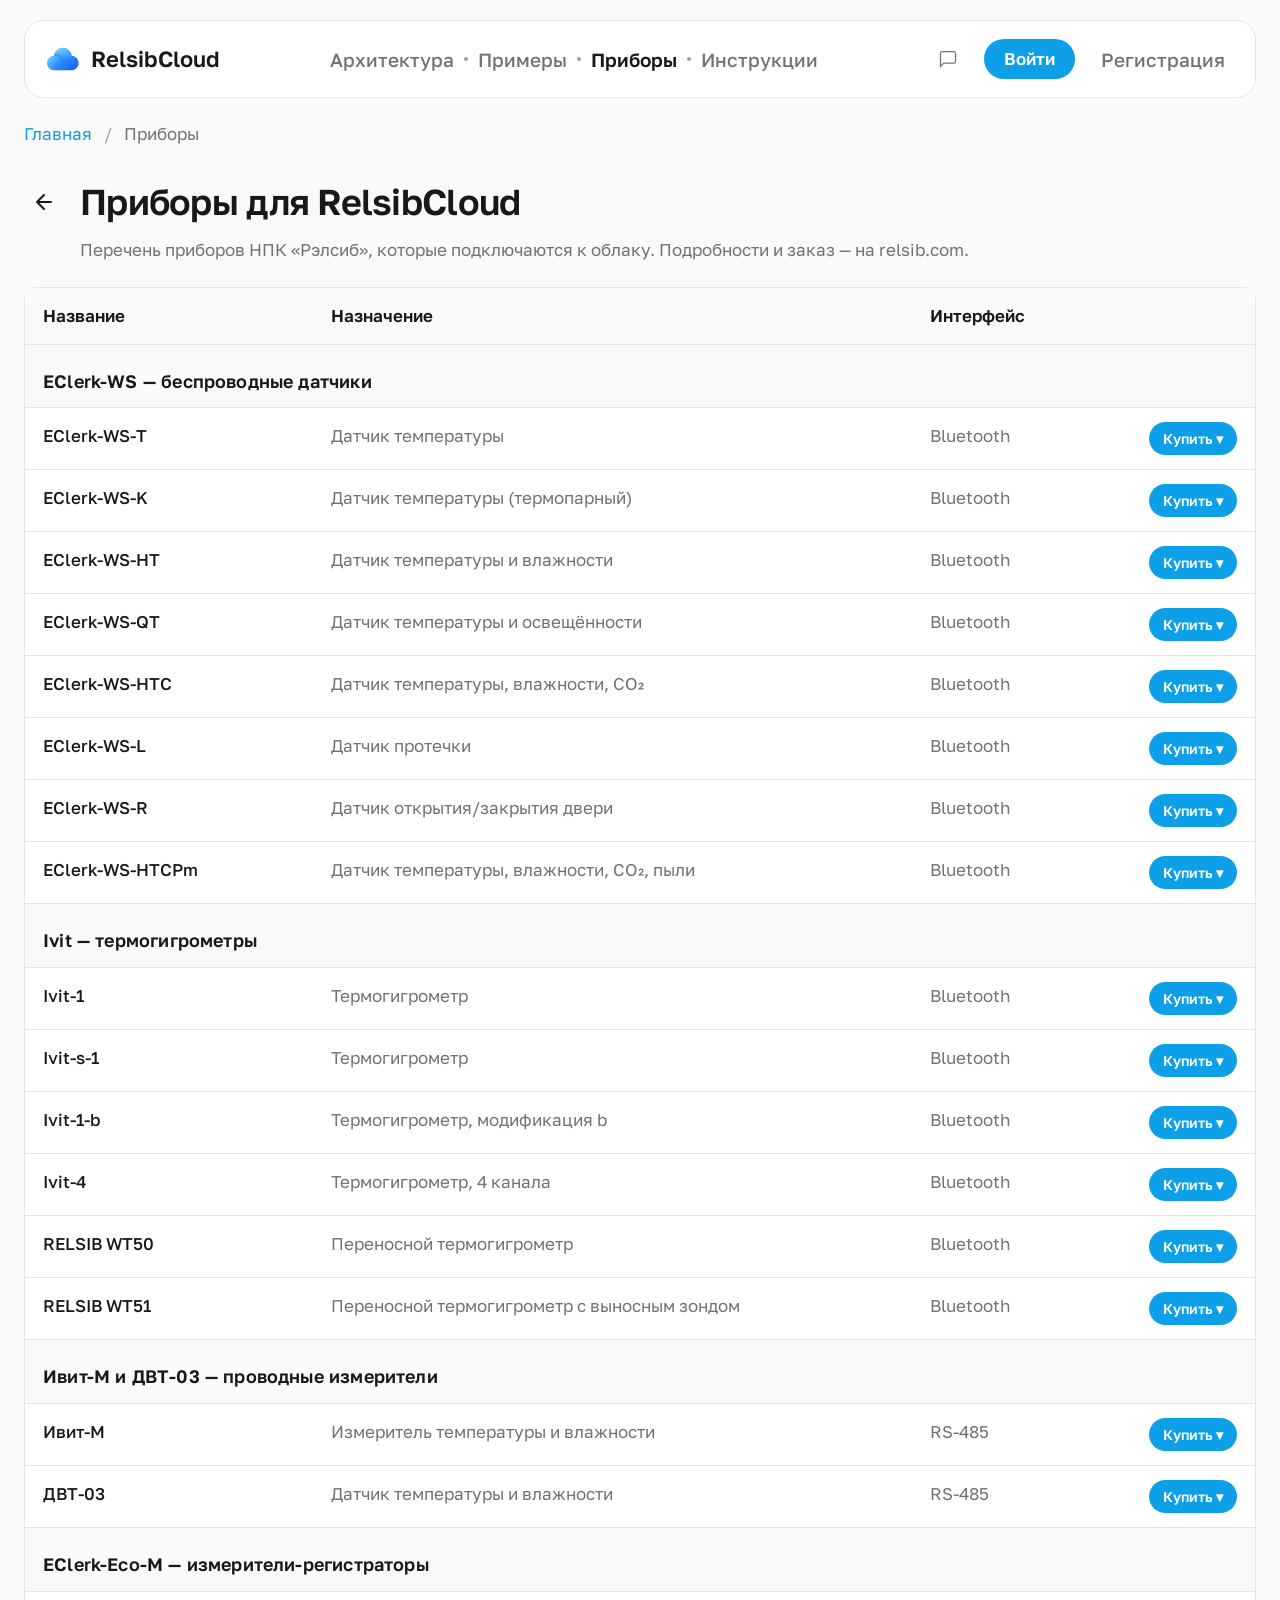
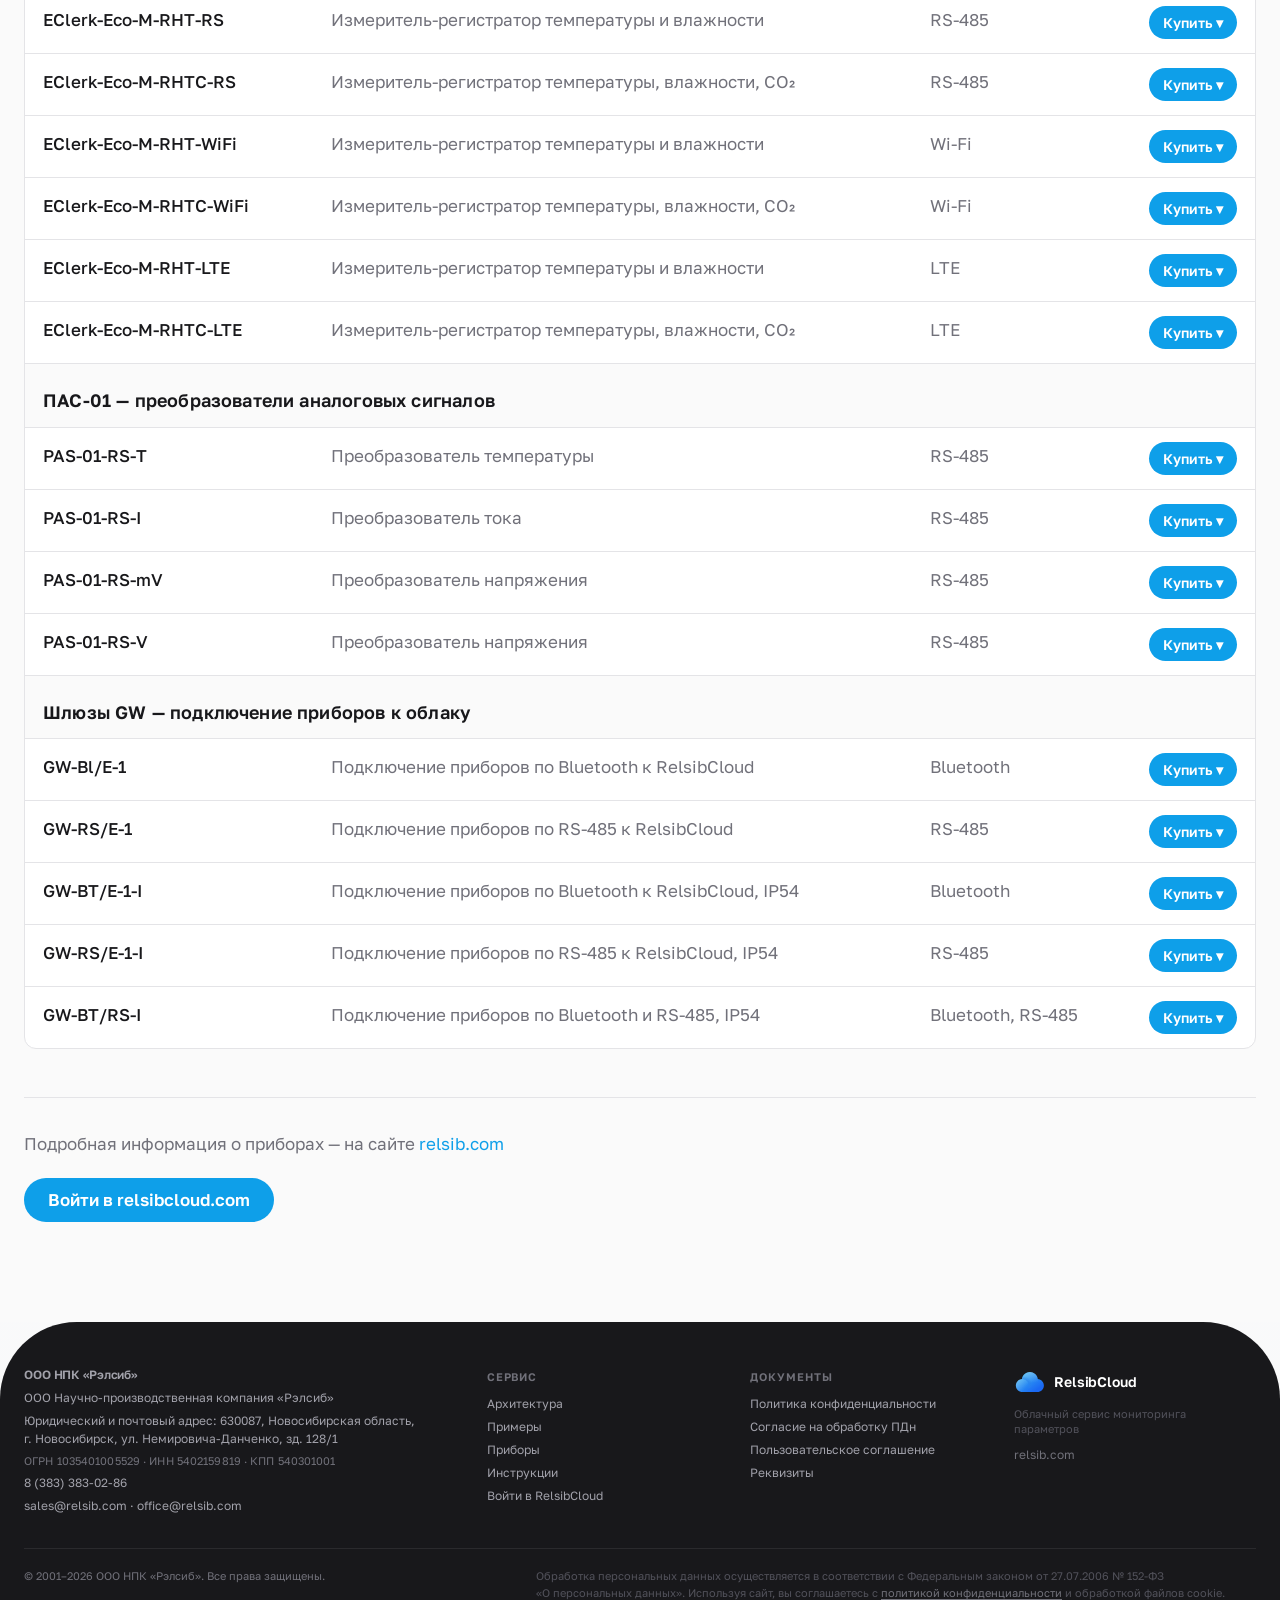
==== commit a7e2113f: "Refactor device catalog and instructions: Update titles and descriptions for clarity, enhance layout" ====
--- a/devices.html
+++ b/devices.html
@@ -3,12 +3,12 @@
 <head>
   <meta charset="UTF-8">
   <meta name="viewport" content="width=device-width, initial-scale=1.0">
-  <title>Каталог приборов — RelsibCloud</title>
+  <title>Приборы — RelsibCloud</title>
   <link rel="icon" type="image/svg+xml" href="Images/Logo/Cloud_logo.svg">
   <link rel="preconnect" href="https://fonts.googleapis.com">
   <link rel="preconnect" href="https://fonts.gstatic.com" crossorigin>
   <link href="https://fonts.googleapis.com/css2?family=Golos+Text:wght@400..900&display=swap" rel="stylesheet">
-  <link rel="stylesheet" href="styles.css?v=20260706">
+  <link rel="stylesheet" href="styles.css?v=20260721z">
 </head>
 <body>
   <div class="loader" id="loader" aria-hidden="true">
@@ -74,776 +74,554 @@
       <nav class="breadcrumb">
         <a href="index.html">Главная</a>
         <span class="breadcrumb__sep">/</span>
-        <span>Каталог приборов</span>
+        <span>Приборы</span>
       </nav>
 
       <header class="catalog-header">
         <a href="index.html#devices" class="catalog-header__back" aria-label="Назад">
           <svg width="24" height="24" viewBox="0 0 24 24" fill="none" stroke="currentColor" stroke-width="2" stroke-linecap="round" stroke-linejoin="round"><path d="M19 12H5M12 19l-7-7 7-7"/></svg>
         </a>
-        <h1 class="catalog-header__title">Приборы</h1>
+        <h1 class="catalog-header__title">Приборы для RelsibCloud</h1>
       </header>
 
-      <p class="catalog-hero__lead">Подключайте приборы НПК «Рэлсиб» к облаку — датчики, термогигрометры, измерители, шлюзы.</p>
-
-      <div class="catalog-chips-wrap">
-        <div class="catalog-chips">
-          <button type="button" class="catalog-chip catalog-chip--active" data-filter="category" data-value="">Все</button>
-          <button type="button" class="catalog-chip" data-filter="category" data-value="eclerk-ws">EClerk-WS</button>
-          <button type="button" class="catalog-chip" data-filter="category" data-value="ivit">Ivit</button>
-          <button type="button" class="catalog-chip" data-filter="category" data-value="ivit-m-dvt">Ивит-М / ДВТ</button>
-          <button type="button" class="catalog-chip" data-filter="category" data-value="eclerk-eco-m">EClerk-Eco-M</button>
-          <button type="button" class="catalog-chip" data-filter="category" data-value="pas-01">PAS-01</button>
-          <button type="button" class="catalog-chip" data-filter="category" data-value="gateways">Шлюзы</button>
-        </div>
-        <div class="catalog-chips catalog-chips--protocol">
-          <button type="button" class="catalog-chip catalog-chip--protocol catalog-chip--active" data-filter="protocol" data-value="">Все протоколы</button>
-          <button type="button" class="catalog-chip catalog-chip--protocol" data-filter="protocol" data-value="bluetooth">Bluetooth</button>
-          <button type="button" class="catalog-chip catalog-chip--protocol" data-filter="protocol" data-value="rs485">RS-485</button>
-          <button type="button" class="catalog-chip catalog-chip--protocol" data-filter="protocol" data-value="wifi">Wi‑Fi</button>
-          <button type="button" class="catalog-chip catalog-chip--protocol" data-filter="protocol" data-value="lte">LTE</button>
-        </div>
+      <p class="catalog-hero__lead">Перечень приборов НПК «Рэлсиб», которые подключаются к облаку. Подробности и заказ — на <a href="https://relsib.com/" target="_blank" rel="noopener">relsib.com</a>.</p>
+
+      <div class="devices-table-wrap">
+        <table class="devices-table">
+          <thead>
+            <tr>
+              <th>Название</th>
+              <th>Назначение</th>
+              <th>Интерфейс</th>
+              <th></th>
+            </tr>
+          </thead>
+          <tbody>
+            <tr class="devices-table__group">
+              <th colspan="4">EClerk-WS — беспроводные датчики</th>
+            </tr>
+            <tr>
+              <td>EClerk-WS-T</td>
+              <td>Датчик температуры</td>
+              <td>Bluetooth</td>
+              <td class="devices-table__buy">
+              <div class="device-card__dropdown">
+                <button class="device-card__dropdown-btn" type="button" aria-expanded="false" aria-haspopup="true">Купить ▾</button>
+                <ul class="device-card__dropdown-menu">
+                  <li><a href="https://relsib.com/product/datchik-temperaturyeclerk-ws-t-i-s-bluetooth50" target="_blank" rel="noopener"><span class="device-card__menu-logo"><img src="Images/marketplaces/relsib-sign-logo.svg" alt="" width="24" height="24"></span>relsib.com</a></li>
+                  <li><a href="https://www.ozon.ru/search/?text=%D0%A0%D1%8D%D0%BB%D1%81%D0%B8%D0%B1%20EClerk-WS-T" target="_blank" rel="noopener"><span class="device-card__menu-logo"><img src="Images/marketplaces/ozon-icon-logo.svg" alt="" width="24" height="24"></span>Ozon</a></li>
+                  <li><a href="https://www.wildberries.ru/catalog/0/search.aspx?search=%D0%A0%D1%8D%D0%BB%D1%81%D0%B8%D0%B1" target="_blank" rel="noopener"><span class="device-card__menu-logo"><img src="Images/marketplaces/wildberries-sign-logo.svg" alt="" width="24" height="24"></span>Wildberries</a></li>
+                  <li><a href="https://market.yandex.ru/search?text=%D0%A0%D1%8D%D0%BB%D1%81%D0%B8%D0%B1" target="_blank" rel="noopener"><span class="device-card__menu-logo"><img src="Images/marketplaces/yandex-market-sign-logo.svg" alt="" width="24" height="24"></span>Яндекс Маркет</a></li>
+                </ul>
+              </div>
+            </td>
+            </tr>
+            <tr>
+              <td>EClerk-WS-K</td>
+              <td>Датчик температуры (термопарный)</td>
+              <td>Bluetooth</td>
+              <td class="devices-table__buy">
+              <div class="device-card__dropdown">
+                <button class="device-card__dropdown-btn" type="button" aria-expanded="false" aria-haspopup="true">Купить ▾</button>
+                <ul class="device-card__dropdown-menu">
+                  <li><a href="https://relsib.com/product/besprovodnoj-datchik-temperatury-eclerk-ws-k-i-so-vhodom-k" target="_blank" rel="noopener"><span class="device-card__menu-logo"><img src="Images/marketplaces/relsib-sign-logo.svg" alt="" width="24" height="24"></span>relsib.com</a></li>
+                  <li><a href="https://www.ozon.ru/search/?text=%D0%A0%D1%8D%D0%BB%D1%81%D0%B8%D0%B1%20EClerk-WS-K" target="_blank" rel="noopener"><span class="device-card__menu-logo"><img src="Images/marketplaces/ozon-icon-logo.svg" alt="" width="24" height="24"></span>Ozon</a></li>
+                  <li><a href="https://www.wildberries.ru/catalog/0/search.aspx?search=%D0%A0%D1%8D%D0%BB%D1%81%D0%B8%D0%B1" target="_blank" rel="noopener"><span class="device-card__menu-logo"><img src="Images/marketplaces/wildberries-sign-logo.svg" alt="" width="24" height="24"></span>Wildberries</a></li>
+                  <li><a href="https://market.yandex.ru/search?text=%D0%A0%D1%8D%D0%BB%D1%81%D0%B8%D0%B1" target="_blank" rel="noopener"><span class="device-card__menu-logo"><img src="Images/marketplaces/yandex-market-sign-logo.svg" alt="" width="24" height="24"></span>Яндекс Маркет</a></li>
+                </ul>
+              </div>
+            </td>
+            </tr>
+            <tr>
+              <td>EClerk-WS-HT</td>
+              <td>Датчик температуры и влажности</td>
+              <td>Bluetooth</td>
+              <td class="devices-table__buy">
+              <div class="device-card__dropdown">
+                <button class="device-card__dropdown-btn" type="button" aria-expanded="false" aria-haspopup="true">Купить ▾</button>
+                <ul class="device-card__dropdown-menu">
+                  <li><a href="https://relsib.com/product/datchik-temperatury-i-vlazhnosti-eclerk-ws-ht-i" target="_blank" rel="noopener"><span class="device-card__menu-logo"><img src="Images/marketplaces/relsib-sign-logo.svg" alt="" width="24" height="24"></span>relsib.com</a></li>
+                  <li><a href="https://www.ozon.ru/search/?text=%D0%A0%D1%8D%D0%BB%D1%81%D0%B8%D0%B1%20EClerk-WS-HT" target="_blank" rel="noopener"><span class="device-card__menu-logo"><img src="Images/marketplaces/ozon-icon-logo.svg" alt="" width="24" height="24"></span>Ozon</a></li>
+                  <li><a href="https://www.wildberries.ru/catalog/0/search.aspx?search=%D0%A0%D1%8D%D0%BB%D1%81%D0%B8%D0%B1" target="_blank" rel="noopener"><span class="device-card__menu-logo"><img src="Images/marketplaces/wildberries-sign-logo.svg" alt="" width="24" height="24"></span>Wildberries</a></li>
+                  <li><a href="https://market.yandex.ru/search?text=%D0%A0%D1%8D%D0%BB%D1%81%D0%B8%D0%B1" target="_blank" rel="noopener"><span class="device-card__menu-logo"><img src="Images/marketplaces/yandex-market-sign-logo.svg" alt="" width="24" height="24"></span>Яндекс Маркет</a></li>
+                </ul>
+              </div>
+            </td>
+            </tr>
+            <tr>
+              <td>EClerk-WS-QT</td>
+              <td>Датчик температуры и освещённости</td>
+              <td>Bluetooth</td>
+              <td class="devices-table__buy">
+              <div class="device-card__dropdown">
+                <button class="device-card__dropdown-btn" type="button" aria-expanded="false" aria-haspopup="true">Купить ▾</button>
+                <ul class="device-card__dropdown-menu">
+                  <li><a href="https://relsib.com/product/datchik-temperatury-i-urovnya-osveschennosti-eclerk-ws-qt-m" target="_blank" rel="noopener"><span class="device-card__menu-logo"><img src="Images/marketplaces/relsib-sign-logo.svg" alt="" width="24" height="24"></span>relsib.com</a></li>
+                  <li><a href="https://www.ozon.ru/search/?text=%D0%A0%D1%8D%D0%BB%D1%81%D0%B8%D0%B1%20EClerk-WS-QT" target="_blank" rel="noopener"><span class="device-card__menu-logo"><img src="Images/marketplaces/ozon-icon-logo.svg" alt="" width="24" height="24"></span>Ozon</a></li>
+                  <li><a href="https://www.wildberries.ru/catalog/0/search.aspx?search=%D0%A0%D1%8D%D0%BB%D1%81%D0%B8%D0%B1" target="_blank" rel="noopener"><span class="device-card__menu-logo"><img src="Images/marketplaces/wildberries-sign-logo.svg" alt="" width="24" height="24"></span>Wildberries</a></li>
+                  <li><a href="https://market.yandex.ru/search?text=%D0%A0%D1%8D%D0%BB%D1%81%D0%B8%D0%B1" target="_blank" rel="noopener"><span class="device-card__menu-logo"><img src="Images/marketplaces/yandex-market-sign-logo.svg" alt="" width="24" height="24"></span>Яндекс Маркет</a></li>
+                </ul>
+              </div>
+            </td>
+            </tr>
+            <tr>
+              <td>EClerk-WS-HTC</td>
+              <td>Датчик температуры, влажности, СО₂</td>
+              <td>Bluetooth</td>
+              <td class="devices-table__buy">
+              <div class="device-card__dropdown">
+                <button class="device-card__dropdown-btn" type="button" aria-expanded="false" aria-haspopup="true">Купить ▾</button>
+                <ul class="device-card__dropdown-menu">
+                  <li><a href="https://relsib.com/product/datchik-temperatury-vlazhnosti-i-urovnya-so2-v-vozduhe-eclerk-ws-htc-m" target="_blank" rel="noopener"><span class="device-card__menu-logo"><img src="Images/marketplaces/relsib-sign-logo.svg" alt="" width="24" height="24"></span>relsib.com</a></li>
+                  <li><a href="https://www.ozon.ru/search/?text=%D0%A0%D1%8D%D0%BB%D1%81%D0%B8%D0%B1%20EClerk-WS-HTC" target="_blank" rel="noopener"><span class="device-card__menu-logo"><img src="Images/marketplaces/ozon-icon-logo.svg" alt="" width="24" height="24"></span>Ozon</a></li>
+                  <li><a href="https://www.wildberries.ru/catalog/0/search.aspx?search=%D0%A0%D1%8D%D0%BB%D1%81%D0%B8%D0%B1" target="_blank" rel="noopener"><span class="device-card__menu-logo"><img src="Images/marketplaces/wildberries-sign-logo.svg" alt="" width="24" height="24"></span>Wildberries</a></li>
+                  <li><a href="https://market.yandex.ru/search?text=%D0%A0%D1%8D%D0%BB%D1%81%D0%B8%D0%B1" target="_blank" rel="noopener"><span class="device-card__menu-logo"><img src="Images/marketplaces/yandex-market-sign-logo.svg" alt="" width="24" height="24"></span>Яндекс Маркет</a></li>
+                </ul>
+              </div>
+            </td>
+            </tr>
+            <tr>
+              <td>EClerk-WS-L</td>
+              <td>Датчик протечки</td>
+              <td>Bluetooth</td>
+              <td class="devices-table__buy">
+              <div class="device-card__dropdown">
+                <button class="device-card__dropdown-btn" type="button" aria-expanded="false" aria-haspopup="true">Купить ▾</button>
+                <ul class="device-card__dropdown-menu">
+                  <li><a href="https://relsib.com/product/datchik-protechki-eclerk-ws-l-i" target="_blank" rel="noopener"><span class="device-card__menu-logo"><img src="Images/marketplaces/relsib-sign-logo.svg" alt="" width="24" height="24"></span>relsib.com</a></li>
+                  <li><a href="https://www.ozon.ru/search/?text=%D0%A0%D1%8D%D0%BB%D1%81%D0%B8%D0%B1%20EClerk-WS-L" target="_blank" rel="noopener"><span class="device-card__menu-logo"><img src="Images/marketplaces/ozon-icon-logo.svg" alt="" width="24" height="24"></span>Ozon</a></li>
+                  <li><a href="https://www.wildberries.ru/catalog/0/search.aspx?search=%D0%A0%D1%8D%D0%BB%D1%81%D0%B8%D0%B1" target="_blank" rel="noopener"><span class="device-card__menu-logo"><img src="Images/marketplaces/wildberries-sign-logo.svg" alt="" width="24" height="24"></span>Wildberries</a></li>
+                  <li><a href="https://market.yandex.ru/search?text=%D0%A0%D1%8D%D0%BB%D1%81%D0%B8%D0%B1" target="_blank" rel="noopener"><span class="device-card__menu-logo"><img src="Images/marketplaces/yandex-market-sign-logo.svg" alt="" width="24" height="24"></span>Яндекс Маркет</a></li>
+                </ul>
+              </div>
+            </td>
+            </tr>
+            <tr>
+              <td>EClerk-WS-R</td>
+              <td>Датчик открытия/закрытия двери</td>
+              <td>Bluetooth</td>
+              <td class="devices-table__buy">
+              <div class="device-card__dropdown">
+                <button class="device-card__dropdown-btn" type="button" aria-expanded="false" aria-haspopup="true">Купить ▾</button>
+                <ul class="device-card__dropdown-menu">
+                  <li><a href="https://relsib.com/product/datchik-polozheniya-dverej-eclerk-ws-r-m" target="_blank" rel="noopener"><span class="device-card__menu-logo"><img src="Images/marketplaces/relsib-sign-logo.svg" alt="" width="24" height="24"></span>relsib.com</a></li>
+                  <li><a href="https://www.ozon.ru/search/?text=%D0%A0%D1%8D%D0%BB%D1%81%D0%B8%D0%B1%20EClerk-WS-R" target="_blank" rel="noopener"><span class="device-card__menu-logo"><img src="Images/marketplaces/ozon-icon-logo.svg" alt="" width="24" height="24"></span>Ozon</a></li>
+                  <li><a href="https://www.wildberries.ru/catalog/0/search.aspx?search=%D0%A0%D1%8D%D0%BB%D1%81%D0%B8%D0%B1" target="_blank" rel="noopener"><span class="device-card__menu-logo"><img src="Images/marketplaces/wildberries-sign-logo.svg" alt="" width="24" height="24"></span>Wildberries</a></li>
+                  <li><a href="https://market.yandex.ru/search?text=%D0%A0%D1%8D%D0%BB%D1%81%D0%B8%D0%B1" target="_blank" rel="noopener"><span class="device-card__menu-logo"><img src="Images/marketplaces/yandex-market-sign-logo.svg" alt="" width="24" height="24"></span>Яндекс Маркет</a></li>
+                </ul>
+              </div>
+            </td>
+            </tr>
+            <tr>
+              <td>EClerk-WS-HTCPm</td>
+              <td>Датчик температуры, влажности, СО₂, пыли</td>
+              <td>Bluetooth</td>
+              <td class="devices-table__buy">
+              <div class="device-card__dropdown">
+                <button class="device-card__dropdown-btn" type="button" aria-expanded="false" aria-haspopup="true">Купить ▾</button>
+                <ul class="device-card__dropdown-menu">
+                  <li><a href="https://relsib.com/catalog/eclerk-wm/" target="_blank" rel="noopener"><span class="device-card__menu-logo"><img src="Images/marketplaces/relsib-sign-logo.svg" alt="" width="24" height="24"></span>relsib.com</a></li>
+                  <li><a href="https://www.ozon.ru/search/?text=%D0%A0%D1%8D%D0%BB%D1%81%D0%B8%D0%B1%20EClerk-WS-HTCPm" target="_blank" rel="noopener"><span class="device-card__menu-logo"><img src="Images/marketplaces/ozon-icon-logo.svg" alt="" width="24" height="24"></span>Ozon</a></li>
+                  <li><a href="https://www.wildberries.ru/catalog/0/search.aspx?search=%D0%A0%D1%8D%D0%BB%D1%81%D0%B8%D0%B1" target="_blank" rel="noopener"><span class="device-card__menu-logo"><img src="Images/marketplaces/wildberries-sign-logo.svg" alt="" width="24" height="24"></span>Wildberries</a></li>
+                  <li><a href="https://market.yandex.ru/search?text=%D0%A0%D1%8D%D0%BB%D1%81%D0%B8%D0%B1" target="_blank" rel="noopener"><span class="device-card__menu-logo"><img src="Images/marketplaces/yandex-market-sign-logo.svg" alt="" width="24" height="24"></span>Яндекс Маркет</a></li>
+                </ul>
+              </div>
+            </td>
+            </tr>
+
+            <tr class="devices-table__group">
+              <th colspan="4">Ivit — термогигрометры</th>
+            </tr>
+            <tr>
+              <td>Ivit-1</td>
+              <td>Термогигрометр</td>
+              <td>Bluetooth</td>
+              <td class="devices-table__buy">
+              <div class="device-card__dropdown">
+                <button class="device-card__dropdown-btn" type="button" aria-expanded="false" aria-haspopup="true">Купить ▾</button>
+                <ul class="device-card__dropdown-menu">
+                  <li><a href="https://relsib.com/catalog/termogigrometry-ivit/" target="_blank" rel="noopener"><span class="device-card__menu-logo"><img src="Images/marketplaces/relsib-sign-logo.svg" alt="" width="24" height="24"></span>relsib.com</a></li>
+                  <li><a href="https://www.ozon.ru/search/?text=%D0%A0%D1%8D%D0%BB%D1%81%D0%B8%D0%B1%20Ivit-1" target="_blank" rel="noopener"><span class="device-card__menu-logo"><img src="Images/marketplaces/ozon-icon-logo.svg" alt="" width="24" height="24"></span>Ozon</a></li>
+                  <li><a href="https://www.wildberries.ru/catalog/0/search.aspx?search=%D0%A0%D1%8D%D0%BB%D1%81%D0%B8%D0%B1" target="_blank" rel="noopener"><span class="device-card__menu-logo"><img src="Images/marketplaces/wildberries-sign-logo.svg" alt="" width="24" height="24"></span>Wildberries</a></li>
+                  <li><a href="https://market.yandex.ru/search?text=%D0%A0%D1%8D%D0%BB%D1%81%D0%B8%D0%B1" target="_blank" rel="noopener"><span class="device-card__menu-logo"><img src="Images/marketplaces/yandex-market-sign-logo.svg" alt="" width="24" height="24"></span>Яндекс Маркет</a></li>
+                </ul>
+              </div>
+            </td>
+            </tr>
+            <tr>
+              <td>Ivit-s-1</td>
+              <td>Термогигрометр</td>
+              <td>Bluetooth</td>
+              <td class="devices-table__buy">
+              <div class="device-card__dropdown">
+                <button class="device-card__dropdown-btn" type="button" aria-expanded="false" aria-haspopup="true">Купить ▾</button>
+                <ul class="device-card__dropdown-menu">
+                  <li><a href="https://relsib.com/catalog/termogigrometry-ivit-s/" target="_blank" rel="noopener"><span class="device-card__menu-logo"><img src="Images/marketplaces/relsib-sign-logo.svg" alt="" width="24" height="24"></span>relsib.com</a></li>
+                  <li><a href="https://www.ozon.ru/search/?text=%D0%A0%D1%8D%D0%BB%D1%81%D0%B8%D0%B1%20Ivit-s-1" target="_blank" rel="noopener"><span class="device-card__menu-logo"><img src="Images/marketplaces/ozon-icon-logo.svg" alt="" width="24" height="24"></span>Ozon</a></li>
+                  <li><a href="https://www.wildberries.ru/catalog/0/search.aspx?search=%D0%A0%D1%8D%D0%BB%D1%81%D0%B8%D0%B1" target="_blank" rel="noopener"><span class="device-card__menu-logo"><img src="Images/marketplaces/wildberries-sign-logo.svg" alt="" width="24" height="24"></span>Wildberries</a></li>
+                  <li><a href="https://market.yandex.ru/search?text=%D0%A0%D1%8D%D0%BB%D1%81%D0%B8%D0%B1" target="_blank" rel="noopener"><span class="device-card__menu-logo"><img src="Images/marketplaces/yandex-market-sign-logo.svg" alt="" width="24" height="24"></span>Яндекс Маркет</a></li>
+                </ul>
+              </div>
+            </td>
+            </tr>
+            <tr>
+              <td>Ivit-1-b</td>
+              <td>Термогигрометр, модификация b</td>
+              <td>Bluetooth</td>
+              <td class="devices-table__buy">
+              <div class="device-card__dropdown">
+                <button class="device-card__dropdown-btn" type="button" aria-expanded="false" aria-haspopup="true">Купить ▾</button>
+                <ul class="device-card__dropdown-menu">
+                  <li><a href="https://relsib.com/catalog/termogigrometry-ivit/" target="_blank" rel="noopener"><span class="device-card__menu-logo"><img src="Images/marketplaces/relsib-sign-logo.svg" alt="" width="24" height="24"></span>relsib.com</a></li>
+                  <li><a href="https://www.ozon.ru/search/?text=%D0%A0%D1%8D%D0%BB%D1%81%D0%B8%D0%B1%20Ivit-1-b" target="_blank" rel="noopener"><span class="device-card__menu-logo"><img src="Images/marketplaces/ozon-icon-logo.svg" alt="" width="24" height="24"></span>Ozon</a></li>
+                  <li><a href="https://www.wildberries.ru/catalog/0/search.aspx?search=%D0%A0%D1%8D%D0%BB%D1%81%D0%B8%D0%B1" target="_blank" rel="noopener"><span class="device-card__menu-logo"><img src="Images/marketplaces/wildberries-sign-logo.svg" alt="" width="24" height="24"></span>Wildberries</a></li>
+                  <li><a href="https://market.yandex.ru/search?text=%D0%A0%D1%8D%D0%BB%D1%81%D0%B8%D0%B1" target="_blank" rel="noopener"><span class="device-card__menu-logo"><img src="Images/marketplaces/yandex-market-sign-logo.svg" alt="" width="24" height="24"></span>Яндекс Маркет</a></li>
+                </ul>
+              </div>
+            </td>
+            </tr>
+            <tr>
+              <td>Ivit-4</td>
+              <td>Термогигрометр, 4 канала</td>
+              <td>Bluetooth</td>
+              <td class="devices-table__buy">
+              <div class="device-card__dropdown">
+                <button class="device-card__dropdown-btn" type="button" aria-expanded="false" aria-haspopup="true">Купить ▾</button>
+                <ul class="device-card__dropdown-menu">
+                  <li><a href="https://relsib.com/product/termogigrometr-ivit-4" target="_blank" rel="noopener"><span class="device-card__menu-logo"><img src="Images/marketplaces/relsib-sign-logo.svg" alt="" width="24" height="24"></span>relsib.com</a></li>
+                  <li><a href="https://www.ozon.ru/search/?text=%D0%A0%D1%8D%D0%BB%D1%81%D0%B8%D0%B1%20Ivit-4" target="_blank" rel="noopener"><span class="device-card__menu-logo"><img src="Images/marketplaces/ozon-icon-logo.svg" alt="" width="24" height="24"></span>Ozon</a></li>
+                  <li><a href="https://www.wildberries.ru/catalog/0/search.aspx?search=%D0%A0%D1%8D%D0%BB%D1%81%D0%B8%D0%B1" target="_blank" rel="noopener"><span class="device-card__menu-logo"><img src="Images/marketplaces/wildberries-sign-logo.svg" alt="" width="24" height="24"></span>Wildberries</a></li>
+                  <li><a href="https://market.yandex.ru/search?text=%D0%A0%D1%8D%D0%BB%D1%81%D0%B8%D0%B1" target="_blank" rel="noopener"><span class="device-card__menu-logo"><img src="Images/marketplaces/yandex-market-sign-logo.svg" alt="" width="24" height="24"></span>Яндекс Маркет</a></li>
+                </ul>
+              </div>
+            </td>
+            </tr>
+            <tr>
+              <td>RELSIB WT50</td>
+              <td>Переносной термогигрометр</td>
+              <td>Bluetooth</td>
+              <td class="devices-table__buy">
+              <div class="device-card__dropdown">
+                <button class="device-card__dropdown-btn" type="button" aria-expanded="false" aria-haspopup="true">Купить ▾</button>
+                <ul class="device-card__dropdown-menu">
+                  <li><a href="https://relsib.com/product/perenosnoj-termogigrometr-relsib-wt50" target="_blank" rel="noopener"><span class="device-card__menu-logo"><img src="Images/marketplaces/relsib-sign-logo.svg" alt="" width="24" height="24"></span>relsib.com</a></li>
+                  <li><a href="https://www.ozon.ru/search/?text=%D0%A0%D1%8D%D0%BB%D1%81%D0%B8%D0%B1%20RELSIB%20WT50" target="_blank" rel="noopener"><span class="device-card__menu-logo"><img src="Images/marketplaces/ozon-icon-logo.svg" alt="" width="24" height="24"></span>Ozon</a></li>
+                  <li><a href="https://www.wildberries.ru/catalog/0/search.aspx?search=%D0%A0%D1%8D%D0%BB%D1%81%D0%B8%D0%B1" target="_blank" rel="noopener"><span class="device-card__menu-logo"><img src="Images/marketplaces/wildberries-sign-logo.svg" alt="" width="24" height="24"></span>Wildberries</a></li>
+                  <li><a href="https://market.yandex.ru/search?text=%D0%A0%D1%8D%D0%BB%D1%81%D0%B8%D0%B1" target="_blank" rel="noopener"><span class="device-card__menu-logo"><img src="Images/marketplaces/yandex-market-sign-logo.svg" alt="" width="24" height="24"></span>Яндекс Маркет</a></li>
+                </ul>
+              </div>
+            </td>
+            </tr>
+            <tr>
+              <td>RELSIB WT51</td>
+              <td>Переносной термогигрометр с выносным зондом</td>
+              <td>Bluetooth</td>
+              <td class="devices-table__buy">
+              <div class="device-card__dropdown">
+                <button class="device-card__dropdown-btn" type="button" aria-expanded="false" aria-haspopup="true">Купить ▾</button>
+                <ul class="device-card__dropdown-menu">
+                  <li><a href="https://relsib.com/product/perenosnoj-termogigrometr-relsib-wt51" target="_blank" rel="noopener"><span class="device-card__menu-logo"><img src="Images/marketplaces/relsib-sign-logo.svg" alt="" width="24" height="24"></span>relsib.com</a></li>
+                  <li><a href="https://www.ozon.ru/search/?text=%D0%A0%D1%8D%D0%BB%D1%81%D0%B8%D0%B1%20RELSIB%20WT51" target="_blank" rel="noopener"><span class="device-card__menu-logo"><img src="Images/marketplaces/ozon-icon-logo.svg" alt="" width="24" height="24"></span>Ozon</a></li>
+                  <li><a href="https://www.wildberries.ru/catalog/0/search.aspx?search=%D0%A0%D1%8D%D0%BB%D1%81%D0%B8%D0%B1" target="_blank" rel="noopener"><span class="device-card__menu-logo"><img src="Images/marketplaces/wildberries-sign-logo.svg" alt="" width="24" height="24"></span>Wildberries</a></li>
+                  <li><a href="https://market.yandex.ru/search?text=%D0%A0%D1%8D%D0%BB%D1%81%D0%B8%D0%B1" target="_blank" rel="noopener"><span class="device-card__menu-logo"><img src="Images/marketplaces/yandex-market-sign-logo.svg" alt="" width="24" height="24"></span>Яндекс Маркет</a></li>
+                </ul>
+              </div>
+            </td>
+            </tr>
+
+            <tr class="devices-table__group">
+              <th colspan="4">Ивит-М и ДВТ-03 — проводные измерители</th>
+            </tr>
+            <tr>
+              <td>Ивит-М</td>
+              <td>Измеритель температуры и влажности</td>
+              <td>RS-485</td>
+              <td class="devices-table__buy">
+              <div class="device-card__dropdown">
+                <button class="device-card__dropdown-btn" type="button" aria-expanded="false" aria-haspopup="true">Купить ▾</button>
+                <ul class="device-card__dropdown-menu">
+                  <li><a href="https://relsib.com/catalog/izmeriteli-vlazhnosti-i-temperatury-elektronnye-ivit-m/" target="_blank" rel="noopener"><span class="device-card__menu-logo"><img src="Images/marketplaces/relsib-sign-logo.svg" alt="" width="24" height="24"></span>relsib.com</a></li>
+                  <li><a href="https://www.ozon.ru/search/?text=%D0%A0%D1%8D%D0%BB%D1%81%D0%B8%D0%B1%20%D0%98%D0%B2%D0%B8%D1%82-%D0%9C" target="_blank" rel="noopener"><span class="device-card__menu-logo"><img src="Images/marketplaces/ozon-icon-logo.svg" alt="" width="24" height="24"></span>Ozon</a></li>
+                  <li><a href="https://www.wildberries.ru/catalog/0/search.aspx?search=%D0%A0%D1%8D%D0%BB%D1%81%D0%B8%D0%B1" target="_blank" rel="noopener"><span class="device-card__menu-logo"><img src="Images/marketplaces/wildberries-sign-logo.svg" alt="" width="24" height="24"></span>Wildberries</a></li>
+                  <li><a href="https://market.yandex.ru/search?text=%D0%A0%D1%8D%D0%BB%D1%81%D0%B8%D0%B1" target="_blank" rel="noopener"><span class="device-card__menu-logo"><img src="Images/marketplaces/yandex-market-sign-logo.svg" alt="" width="24" height="24"></span>Яндекс Маркет</a></li>
+                </ul>
+              </div>
+            </td>
+            </tr>
+            <tr>
+              <td>ДВТ-03</td>
+              <td>Датчик температуры и влажности</td>
+              <td>RS-485</td>
+              <td class="devices-table__buy">
+              <div class="device-card__dropdown">
+                <button class="device-card__dropdown-btn" type="button" aria-expanded="false" aria-haspopup="true">Купить ▾</button>
+                <ul class="device-card__dropdown-menu">
+                  <li><a href="https://relsib.com/catalog/datchiki-vlazhnosti-i-temperatury-dvt-03/" target="_blank" rel="noopener"><span class="device-card__menu-logo"><img src="Images/marketplaces/relsib-sign-logo.svg" alt="" width="24" height="24"></span>relsib.com</a></li>
+                  <li><a href="https://www.ozon.ru/search/?text=%D0%A0%D1%8D%D0%BB%D1%81%D0%B8%D0%B1%20%D0%94%D0%92%D0%A2-03" target="_blank" rel="noopener"><span class="device-card__menu-logo"><img src="Images/marketplaces/ozon-icon-logo.svg" alt="" width="24" height="24"></span>Ozon</a></li>
+                  <li><a href="https://www.wildberries.ru/catalog/0/search.aspx?search=%D0%A0%D1%8D%D0%BB%D1%81%D0%B8%D0%B1" target="_blank" rel="noopener"><span class="device-card__menu-logo"><img src="Images/marketplaces/wildberries-sign-logo.svg" alt="" width="24" height="24"></span>Wildberries</a></li>
+                  <li><a href="https://market.yandex.ru/search?text=%D0%A0%D1%8D%D0%BB%D1%81%D0%B8%D0%B1" target="_blank" rel="noopener"><span class="device-card__menu-logo"><img src="Images/marketplaces/yandex-market-sign-logo.svg" alt="" width="24" height="24"></span>Яндекс Маркет</a></li>
+                </ul>
+              </div>
+            </td>
+            </tr>
+
+            <tr class="devices-table__group">
+              <th colspan="4">EClerk-Eco-M — измерители-регистраторы</th>
+            </tr>
+            <tr>
+              <td>EClerk-Eco-M-RHT-RS</td>
+              <td>Измеритель-регистратор температуры и влажности</td>
+              <td>RS-485</td>
+              <td class="devices-table__buy">
+              <div class="device-card__dropdown">
+                <button class="device-card__dropdown-btn" type="button" aria-expanded="false" aria-haspopup="true">Купить ▾</button>
+                <ul class="device-card__dropdown-menu">
+                  <li><a href="https://relsib.com/product/izmeritel-registrator-eclerk-eco-m-rht-01-" target="_blank" rel="noopener"><span class="device-card__menu-logo"><img src="Images/marketplaces/relsib-sign-logo.svg" alt="" width="24" height="24"></span>relsib.com</a></li>
+                  <li><a href="https://www.ozon.ru/search/?text=%D0%A0%D1%8D%D0%BB%D1%81%D0%B8%D0%B1%20EClerk-Eco-M-RHT-RS" target="_blank" rel="noopener"><span class="device-card__menu-logo"><img src="Images/marketplaces/ozon-icon-logo.svg" alt="" width="24" height="24"></span>Ozon</a></li>
+                  <li><a href="https://www.wildberries.ru/catalog/0/search.aspx?search=%D0%A0%D1%8D%D0%BB%D1%81%D0%B8%D0%B1" target="_blank" rel="noopener"><span class="device-card__menu-logo"><img src="Images/marketplaces/wildberries-sign-logo.svg" alt="" width="24" height="24"></span>Wildberries</a></li>
+                  <li><a href="https://market.yandex.ru/search?text=%D0%A0%D1%8D%D0%BB%D1%81%D0%B8%D0%B1" target="_blank" rel="noopener"><span class="device-card__menu-logo"><img src="Images/marketplaces/yandex-market-sign-logo.svg" alt="" width="24" height="24"></span>Яндекс Маркет</a></li>
+                </ul>
+              </div>
+            </td>
+            </tr>
+            <tr>
+              <td>EClerk-Eco-M-RHTC-RS</td>
+              <td>Измеритель-регистратор температуры, влажности, СО₂</td>
+              <td>RS-485</td>
+              <td class="devices-table__buy">
+              <div class="device-card__dropdown">
+                <button class="device-card__dropdown-btn" type="button" aria-expanded="false" aria-haspopup="true">Купить ▾</button>
+                <ul class="device-card__dropdown-menu">
+                  <li><a href="https://relsib.com/product/izmeritel-registrator-eclerk-eco-m-rhtc-01-" target="_blank" rel="noopener"><span class="device-card__menu-logo"><img src="Images/marketplaces/relsib-sign-logo.svg" alt="" width="24" height="24"></span>relsib.com</a></li>
+                  <li><a href="https://www.ozon.ru/search/?text=%D0%A0%D1%8D%D0%BB%D1%81%D0%B8%D0%B1%20EClerk-Eco-M-RHTC-RS" target="_blank" rel="noopener"><span class="device-card__menu-logo"><img src="Images/marketplaces/ozon-icon-logo.svg" alt="" width="24" height="24"></span>Ozon</a></li>
+                  <li><a href="https://www.wildberries.ru/catalog/0/search.aspx?search=%D0%A0%D1%8D%D0%BB%D1%81%D0%B8%D0%B1" target="_blank" rel="noopener"><span class="device-card__menu-logo"><img src="Images/marketplaces/wildberries-sign-logo.svg" alt="" width="24" height="24"></span>Wildberries</a></li>
+                  <li><a href="https://market.yandex.ru/search?text=%D0%A0%D1%8D%D0%BB%D1%81%D0%B8%D0%B1" target="_blank" rel="noopener"><span class="device-card__menu-logo"><img src="Images/marketplaces/yandex-market-sign-logo.svg" alt="" width="24" height="24"></span>Яндекс Маркет</a></li>
+                </ul>
+              </div>
+            </td>
+            </tr>
+            <tr>
+              <td>EClerk-Eco-M-RHT-WiFi</td>
+              <td>Измеритель-регистратор температуры и влажности</td>
+              <td>Wi‑Fi</td>
+              <td class="devices-table__buy">
+              <div class="device-card__dropdown">
+                <button class="device-card__dropdown-btn" type="button" aria-expanded="false" aria-haspopup="true">Купить ▾</button>
+                <ul class="device-card__dropdown-menu">
+                  <li><a href="https://relsib.com/product/izmeritel-registrator-parametrov-mikroklimata-eclerk-eco-m-rht-11-wifi" target="_blank" rel="noopener"><span class="device-card__menu-logo"><img src="Images/marketplaces/relsib-sign-logo.svg" alt="" width="24" height="24"></span>relsib.com</a></li>
+                  <li><a href="https://www.ozon.ru/search/?text=%D0%A0%D1%8D%D0%BB%D1%81%D0%B8%D0%B1%20EClerk-Eco-M-RHT-WiFi" target="_blank" rel="noopener"><span class="device-card__menu-logo"><img src="Images/marketplaces/ozon-icon-logo.svg" alt="" width="24" height="24"></span>Ozon</a></li>
+                  <li><a href="https://www.wildberries.ru/catalog/0/search.aspx?search=%D0%A0%D1%8D%D0%BB%D1%81%D0%B8%D0%B1" target="_blank" rel="noopener"><span class="device-card__menu-logo"><img src="Images/marketplaces/wildberries-sign-logo.svg" alt="" width="24" height="24"></span>Wildberries</a></li>
+                  <li><a href="https://market.yandex.ru/search?text=%D0%A0%D1%8D%D0%BB%D1%81%D0%B8%D0%B1" target="_blank" rel="noopener"><span class="device-card__menu-logo"><img src="Images/marketplaces/yandex-market-sign-logo.svg" alt="" width="24" height="24"></span>Яндекс Маркет</a></li>
+                </ul>
+              </div>
+            </td>
+            </tr>
+            <tr>
+              <td>EClerk-Eco-M-RHTC-WiFi</td>
+              <td>Измеритель-регистратор температуры, влажности, СО₂</td>
+              <td>Wi‑Fi</td>
+              <td class="devices-table__buy">
+              <div class="device-card__dropdown">
+                <button class="device-card__dropdown-btn" type="button" aria-expanded="false" aria-haspopup="true">Купить ▾</button>
+                <ul class="device-card__dropdown-menu">
+                  <li><a href="https://relsib.com/product/izmeritel-registrator-parametrov-mikroklimata-eclerk-eco-m-rhtc-11-wifi" target="_blank" rel="noopener"><span class="device-card__menu-logo"><img src="Images/marketplaces/relsib-sign-logo.svg" alt="" width="24" height="24"></span>relsib.com</a></li>
+                  <li><a href="https://www.ozon.ru/search/?text=%D0%A0%D1%8D%D0%BB%D1%81%D0%B8%D0%B1%20EClerk-Eco-M-RHTC-WiFi" target="_blank" rel="noopener"><span class="device-card__menu-logo"><img src="Images/marketplaces/ozon-icon-logo.svg" alt="" width="24" height="24"></span>Ozon</a></li>
+                  <li><a href="https://www.wildberries.ru/catalog/0/search.aspx?search=%D0%A0%D1%8D%D0%BB%D1%81%D0%B8%D0%B1" target="_blank" rel="noopener"><span class="device-card__menu-logo"><img src="Images/marketplaces/wildberries-sign-logo.svg" alt="" width="24" height="24"></span>Wildberries</a></li>
+                  <li><a href="https://market.yandex.ru/search?text=%D0%A0%D1%8D%D0%BB%D1%81%D0%B8%D0%B1" target="_blank" rel="noopener"><span class="device-card__menu-logo"><img src="Images/marketplaces/yandex-market-sign-logo.svg" alt="" width="24" height="24"></span>Яндекс Маркет</a></li>
+                </ul>
+              </div>
+            </td>
+            </tr>
+            <tr>
+              <td>EClerk-Eco-M-RHT-LTE</td>
+              <td>Измеритель-регистратор температуры и влажности</td>
+              <td>LTE</td>
+              <td class="devices-table__buy">
+              <div class="device-card__dropdown">
+                <button class="device-card__dropdown-btn" type="button" aria-expanded="false" aria-haspopup="true">Купить ▾</button>
+                <ul class="device-card__dropdown-menu">
+                  <li><a href="https://relsib.com/product/izmeritel-registrator-parametrov-mikroklimata-eclerk-eco-m-rht-11-lte" target="_blank" rel="noopener"><span class="device-card__menu-logo"><img src="Images/marketplaces/relsib-sign-logo.svg" alt="" width="24" height="24"></span>relsib.com</a></li>
+                  <li><a href="https://www.ozon.ru/search/?text=%D0%A0%D1%8D%D0%BB%D1%81%D0%B8%D0%B1%20EClerk-Eco-M-RHT-LTE" target="_blank" rel="noopener"><span class="device-card__menu-logo"><img src="Images/marketplaces/ozon-icon-logo.svg" alt="" width="24" height="24"></span>Ozon</a></li>
+                  <li><a href="https://www.wildberries.ru/catalog/0/search.aspx?search=%D0%A0%D1%8D%D0%BB%D1%81%D0%B8%D0%B1" target="_blank" rel="noopener"><span class="device-card__menu-logo"><img src="Images/marketplaces/wildberries-sign-logo.svg" alt="" width="24" height="24"></span>Wildberries</a></li>
+                  <li><a href="https://market.yandex.ru/search?text=%D0%A0%D1%8D%D0%BB%D1%81%D0%B8%D0%B1" target="_blank" rel="noopener"><span class="device-card__menu-logo"><img src="Images/marketplaces/yandex-market-sign-logo.svg" alt="" width="24" height="24"></span>Яндекс Маркет</a></li>
+                </ul>
+              </div>
+            </td>
+            </tr>
+            <tr>
+              <td>EClerk-Eco-M-RHTC-LTE</td>
+              <td>Измеритель-регистратор температуры, влажности, СО₂</td>
+              <td>LTE</td>
+              <td class="devices-table__buy">
+              <div class="device-card__dropdown">
+                <button class="device-card__dropdown-btn" type="button" aria-expanded="false" aria-haspopup="true">Купить ▾</button>
+                <ul class="device-card__dropdown-menu">
+                  <li><a href="https://relsib.com/product/izmeritel-registrator-parametrov-mikroklimata-eclerk-eco-m-rhtc-11-lte" target="_blank" rel="noopener"><span class="device-card__menu-logo"><img src="Images/marketplaces/relsib-sign-logo.svg" alt="" width="24" height="24"></span>relsib.com</a></li>
+                  <li><a href="https://www.ozon.ru/search/?text=%D0%A0%D1%8D%D0%BB%D1%81%D0%B8%D0%B1%20EClerk-Eco-M-RHTC-LTE" target="_blank" rel="noopener"><span class="device-card__menu-logo"><img src="Images/marketplaces/ozon-icon-logo.svg" alt="" width="24" height="24"></span>Ozon</a></li>
+                  <li><a href="https://www.wildberries.ru/catalog/0/search.aspx?search=%D0%A0%D1%8D%D0%BB%D1%81%D0%B8%D0%B1" target="_blank" rel="noopener"><span class="device-card__menu-logo"><img src="Images/marketplaces/wildberries-sign-logo.svg" alt="" width="24" height="24"></span>Wildberries</a></li>
+                  <li><a href="https://market.yandex.ru/search?text=%D0%A0%D1%8D%D0%BB%D1%81%D0%B8%D0%B1" target="_blank" rel="noopener"><span class="device-card__menu-logo"><img src="Images/marketplaces/yandex-market-sign-logo.svg" alt="" width="24" height="24"></span>Яндекс Маркет</a></li>
+                </ul>
+              </div>
+            </td>
+            </tr>
+
+            <tr class="devices-table__group">
+              <th colspan="4">ПАС-01 — преобразователи аналоговых сигналов</th>
+            </tr>
+            <tr>
+              <td>PAS-01-RS-T</td>
+              <td>Преобразователь температуры</td>
+              <td>RS-485</td>
+              <td class="devices-table__buy">
+              <div class="device-card__dropdown">
+                <button class="device-card__dropdown-btn" type="button" aria-expanded="false" aria-haspopup="true">Купить ▾</button>
+                <ul class="device-card__dropdown-menu">
+                  <li><a href="https://relsib.com/product/preobrazovatel-analogovyh-signalov-pas-01-rs" target="_blank" rel="noopener"><span class="device-card__menu-logo"><img src="Images/marketplaces/relsib-sign-logo.svg" alt="" width="24" height="24"></span>relsib.com</a></li>
+                  <li><a href="https://www.ozon.ru/search/?text=%D0%A0%D1%8D%D0%BB%D1%81%D0%B8%D0%B1%20PAS-01-RS-T" target="_blank" rel="noopener"><span class="device-card__menu-logo"><img src="Images/marketplaces/ozon-icon-logo.svg" alt="" width="24" height="24"></span>Ozon</a></li>
+                  <li><a href="https://www.wildberries.ru/catalog/0/search.aspx?search=%D0%A0%D1%8D%D0%BB%D1%81%D0%B8%D0%B1" target="_blank" rel="noopener"><span class="device-card__menu-logo"><img src="Images/marketplaces/wildberries-sign-logo.svg" alt="" width="24" height="24"></span>Wildberries</a></li>
+                  <li><a href="https://market.yandex.ru/search?text=%D0%A0%D1%8D%D0%BB%D1%81%D0%B8%D0%B1" target="_blank" rel="noopener"><span class="device-card__menu-logo"><img src="Images/marketplaces/yandex-market-sign-logo.svg" alt="" width="24" height="24"></span>Яндекс Маркет</a></li>
+                </ul>
+              </div>
+            </td>
+            </tr>
+            <tr>
+              <td>PAS-01-RS-I</td>
+              <td>Преобразователь тока</td>
+              <td>RS-485</td>
+              <td class="devices-table__buy">
+              <div class="device-card__dropdown">
+                <button class="device-card__dropdown-btn" type="button" aria-expanded="false" aria-haspopup="true">Купить ▾</button>
+                <ul class="device-card__dropdown-menu">
+                  <li><a href="https://relsib.com/product/preobrazovatel-analogovyh-signalov-pas-01-rs" target="_blank" rel="noopener"><span class="device-card__menu-logo"><img src="Images/marketplaces/relsib-sign-logo.svg" alt="" width="24" height="24"></span>relsib.com</a></li>
+                  <li><a href="https://www.ozon.ru/search/?text=%D0%A0%D1%8D%D0%BB%D1%81%D0%B8%D0%B1%20PAS-01-RS-I" target="_blank" rel="noopener"><span class="device-card__menu-logo"><img src="Images/marketplaces/ozon-icon-logo.svg" alt="" width="24" height="24"></span>Ozon</a></li>
+                  <li><a href="https://www.wildberries.ru/catalog/0/search.aspx?search=%D0%A0%D1%8D%D0%BB%D1%81%D0%B8%D0%B1" target="_blank" rel="noopener"><span class="device-card__menu-logo"><img src="Images/marketplaces/wildberries-sign-logo.svg" alt="" width="24" height="24"></span>Wildberries</a></li>
+                  <li><a href="https://market.yandex.ru/search?text=%D0%A0%D1%8D%D0%BB%D1%81%D0%B8%D0%B1" target="_blank" rel="noopener"><span class="device-card__menu-logo"><img src="Images/marketplaces/yandex-market-sign-logo.svg" alt="" width="24" height="24"></span>Яндекс Маркет</a></li>
+                </ul>
+              </div>
+            </td>
+            </tr>
+            <tr>
+              <td>PAS-01-RS-mV</td>
+              <td>Преобразователь напряжения</td>
+              <td>RS-485</td>
+              <td class="devices-table__buy">
+              <div class="device-card__dropdown">
+                <button class="device-card__dropdown-btn" type="button" aria-expanded="false" aria-haspopup="true">Купить ▾</button>
+                <ul class="device-card__dropdown-menu">
+                  <li><a href="https://relsib.com/product/preobrazovatel-analogovyh-signalov-pas-01-rs" target="_blank" rel="noopener"><span class="device-card__menu-logo"><img src="Images/marketplaces/relsib-sign-logo.svg" alt="" width="24" height="24"></span>relsib.com</a></li>
+                  <li><a href="https://www.ozon.ru/search/?text=%D0%A0%D1%8D%D0%BB%D1%81%D0%B8%D0%B1%20PAS-01-RS-mV" target="_blank" rel="noopener"><span class="device-card__menu-logo"><img src="Images/marketplaces/ozon-icon-logo.svg" alt="" width="24" height="24"></span>Ozon</a></li>
+                  <li><a href="https://www.wildberries.ru/catalog/0/search.aspx?search=%D0%A0%D1%8D%D0%BB%D1%81%D0%B8%D0%B1" target="_blank" rel="noopener"><span class="device-card__menu-logo"><img src="Images/marketplaces/wildberries-sign-logo.svg" alt="" width="24" height="24"></span>Wildberries</a></li>
+                  <li><a href="https://market.yandex.ru/search?text=%D0%A0%D1%8D%D0%BB%D1%81%D0%B8%D0%B1" target="_blank" rel="noopener"><span class="device-card__menu-logo"><img src="Images/marketplaces/yandex-market-sign-logo.svg" alt="" width="24" height="24"></span>Яндекс Маркет</a></li>
+                </ul>
+              </div>
+            </td>
+            </tr>
+            <tr>
+              <td>PAS-01-RS-V</td>
+              <td>Преобразователь напряжения</td>
+              <td>RS-485</td>
+              <td class="devices-table__buy">
+              <div class="device-card__dropdown">
+                <button class="device-card__dropdown-btn" type="button" aria-expanded="false" aria-haspopup="true">Купить ▾</button>
+                <ul class="device-card__dropdown-menu">
+                  <li><a href="https://relsib.com/product/preobrazovatel-analogovyh-signalov-pas-01-rs" target="_blank" rel="noopener"><span class="device-card__menu-logo"><img src="Images/marketplaces/relsib-sign-logo.svg" alt="" width="24" height="24"></span>relsib.com</a></li>
+                  <li><a href="https://www.ozon.ru/search/?text=%D0%A0%D1%8D%D0%BB%D1%81%D0%B8%D0%B1%20PAS-01-RS-V" target="_blank" rel="noopener"><span class="device-card__menu-logo"><img src="Images/marketplaces/ozon-icon-logo.svg" alt="" width="24" height="24"></span>Ozon</a></li>
+                  <li><a href="https://www.wildberries.ru/catalog/0/search.aspx?search=%D0%A0%D1%8D%D0%BB%D1%81%D0%B8%D0%B1" target="_blank" rel="noopener"><span class="device-card__menu-logo"><img src="Images/marketplaces/wildberries-sign-logo.svg" alt="" width="24" height="24"></span>Wildberries</a></li>
+                  <li><a href="https://market.yandex.ru/search?text=%D0%A0%D1%8D%D0%BB%D1%81%D0%B8%D0%B1" target="_blank" rel="noopener"><span class="device-card__menu-logo"><img src="Images/marketplaces/yandex-market-sign-logo.svg" alt="" width="24" height="24"></span>Яндекс Маркет</a></li>
+                </ul>
+              </div>
+            </td>
+            </tr>
+
+            <tr class="devices-table__group">
+              <th colspan="4">Шлюзы GW — подключение приборов к облаку</th>
+            </tr>
+            <tr>
+              <td>GW-Bl/E-1</td>
+              <td>Подключение приборов по Bluetooth к RelsibCloud</td>
+              <td>Bluetooth</td>
+              <td class="devices-table__buy">
+              <div class="device-card__dropdown">
+                <button class="device-card__dropdown-btn" type="button" aria-expanded="false" aria-haspopup="true">Купить ▾</button>
+                <ul class="device-card__dropdown-menu">
+                  <li><a href="https://relsib.com/product/preobrazovatel-interfejsov-gw-bte-1" target="_blank" rel="noopener"><span class="device-card__menu-logo"><img src="Images/marketplaces/relsib-sign-logo.svg" alt="" width="24" height="24"></span>relsib.com</a></li>
+                  <li><a href="https://www.ozon.ru/search/?text=%D0%A0%D1%8D%D0%BB%D1%81%D0%B8%D0%B1%20GW-Bl/E-1" target="_blank" rel="noopener"><span class="device-card__menu-logo"><img src="Images/marketplaces/ozon-icon-logo.svg" alt="" width="24" height="24"></span>Ozon</a></li>
+                  <li><a href="https://www.wildberries.ru/catalog/0/search.aspx?search=%D0%A0%D1%8D%D0%BB%D1%81%D0%B8%D0%B1" target="_blank" rel="noopener"><span class="device-card__menu-logo"><img src="Images/marketplaces/wildberries-sign-logo.svg" alt="" width="24" height="24"></span>Wildberries</a></li>
+                  <li><a href="https://market.yandex.ru/search?text=%D0%A0%D1%8D%D0%BB%D1%81%D0%B8%D0%B1" target="_blank" rel="noopener"><span class="device-card__menu-logo"><img src="Images/marketplaces/yandex-market-sign-logo.svg" alt="" width="24" height="24"></span>Яндекс Маркет</a></li>
+                </ul>
+              </div>
+            </td>
+            </tr>
+            <tr>
+              <td>GW-RS/E-1</td>
+              <td>Подключение приборов по RS-485 к RelsibCloud</td>
+              <td>RS-485</td>
+              <td class="devices-table__buy">
+              <div class="device-card__dropdown">
+                <button class="device-card__dropdown-btn" type="button" aria-expanded="false" aria-haspopup="true">Купить ▾</button>
+                <ul class="device-card__dropdown-menu">
+                  <li><a href="https://relsib.com/product/preobrazovatel-interfejsov-gw-rse-1" target="_blank" rel="noopener"><span class="device-card__menu-logo"><img src="Images/marketplaces/relsib-sign-logo.svg" alt="" width="24" height="24"></span>relsib.com</a></li>
+                  <li><a href="https://www.ozon.ru/search/?text=%D0%A0%D1%8D%D0%BB%D1%81%D0%B8%D0%B1%20GW-RS/E-1" target="_blank" rel="noopener"><span class="device-card__menu-logo"><img src="Images/marketplaces/ozon-icon-logo.svg" alt="" width="24" height="24"></span>Ozon</a></li>
+                  <li><a href="https://www.wildberries.ru/catalog/0/search.aspx?search=%D0%A0%D1%8D%D0%BB%D1%81%D0%B8%D0%B1" target="_blank" rel="noopener"><span class="device-card__menu-logo"><img src="Images/marketplaces/wildberries-sign-logo.svg" alt="" width="24" height="24"></span>Wildberries</a></li>
+                  <li><a href="https://market.yandex.ru/search?text=%D0%A0%D1%8D%D0%BB%D1%81%D0%B8%D0%B1" target="_blank" rel="noopener"><span class="device-card__menu-logo"><img src="Images/marketplaces/yandex-market-sign-logo.svg" alt="" width="24" height="24"></span>Яндекс Маркет</a></li>
+                </ul>
+              </div>
+            </td>
+            </tr>
+            <tr>
+              <td>GW-BT/E-1-I</td>
+              <td>Подключение приборов по Bluetooth к RelsibCloud, IP54</td>
+              <td>Bluetooth</td>
+              <td class="devices-table__buy">
+              <div class="device-card__dropdown">
+                <button class="device-card__dropdown-btn" type="button" aria-expanded="false" aria-haspopup="true">Купить ▾</button>
+                <ul class="device-card__dropdown-menu">
+                  <li><a href="https://relsib.com/product/preobrazovatel-interfejsov-shlyuz-gw-bt-e-1-i" target="_blank" rel="noopener"><span class="device-card__menu-logo"><img src="Images/marketplaces/relsib-sign-logo.svg" alt="" width="24" height="24"></span>relsib.com</a></li>
+                  <li><a href="https://www.ozon.ru/search/?text=%D0%A0%D1%8D%D0%BB%D1%81%D0%B8%D0%B1%20GW-BT/E-1-I" target="_blank" rel="noopener"><span class="device-card__menu-logo"><img src="Images/marketplaces/ozon-icon-logo.svg" alt="" width="24" height="24"></span>Ozon</a></li>
+                  <li><a href="https://www.wildberries.ru/catalog/0/search.aspx?search=%D0%A0%D1%8D%D0%BB%D1%81%D0%B8%D0%B1" target="_blank" rel="noopener"><span class="device-card__menu-logo"><img src="Images/marketplaces/wildberries-sign-logo.svg" alt="" width="24" height="24"></span>Wildberries</a></li>
+                  <li><a href="https://market.yandex.ru/search?text=%D0%A0%D1%8D%D0%BB%D1%81%D0%B8%D0%B1" target="_blank" rel="noopener"><span class="device-card__menu-logo"><img src="Images/marketplaces/yandex-market-sign-logo.svg" alt="" width="24" height="24"></span>Яндекс Маркет</a></li>
+                </ul>
+              </div>
+            </td>
+            </tr>
+            <tr>
+              <td>GW-RS/E-1-I</td>
+              <td>Подключение приборов по RS-485 к RelsibCloud, IP54</td>
+              <td>RS-485</td>
+              <td class="devices-table__buy">
+              <div class="device-card__dropdown">
+                <button class="device-card__dropdown-btn" type="button" aria-expanded="false" aria-haspopup="true">Купить ▾</button>
+                <ul class="device-card__dropdown-menu">
+                  <li><a href="https://relsib.com/product/preobrazovatel-interfejsov-shlyuz-gw-rs-e-1-i" target="_blank" rel="noopener"><span class="device-card__menu-logo"><img src="Images/marketplaces/relsib-sign-logo.svg" alt="" width="24" height="24"></span>relsib.com</a></li>
+                  <li><a href="https://www.ozon.ru/search/?text=%D0%A0%D1%8D%D0%BB%D1%81%D0%B8%D0%B1%20GW-RS/E-1-I" target="_blank" rel="noopener"><span class="device-card__menu-logo"><img src="Images/marketplaces/ozon-icon-logo.svg" alt="" width="24" height="24"></span>Ozon</a></li>
+                  <li><a href="https://www.wildberries.ru/catalog/0/search.aspx?search=%D0%A0%D1%8D%D0%BB%D1%81%D0%B8%D0%B1" target="_blank" rel="noopener"><span class="device-card__menu-logo"><img src="Images/marketplaces/wildberries-sign-logo.svg" alt="" width="24" height="24"></span>Wildberries</a></li>
+                  <li><a href="https://market.yandex.ru/search?text=%D0%A0%D1%8D%D0%BB%D1%81%D0%B8%D0%B1" target="_blank" rel="noopener"><span class="device-card__menu-logo"><img src="Images/marketplaces/yandex-market-sign-logo.svg" alt="" width="24" height="24"></span>Яндекс Маркет</a></li>
+                </ul>
+              </div>
+            </td>
+            </tr>
+            <tr>
+              <td>GW-BT/RS-I</td>
+              <td>Подключение приборов по Bluetooth и RS-485, IP54</td>
+              <td>Bluetooth, RS-485</td>
+              <td class="devices-table__buy">
+              <div class="device-card__dropdown">
+                <button class="device-card__dropdown-btn" type="button" aria-expanded="false" aria-haspopup="true">Купить ▾</button>
+                <ul class="device-card__dropdown-menu">
+                  <li><a href="https://relsib.com/product/preobrazovatel-interfejsov-shlyuz-gw-bt-rs-i" target="_blank" rel="noopener"><span class="device-card__menu-logo"><img src="Images/marketplaces/relsib-sign-logo.svg" alt="" width="24" height="24"></span>relsib.com</a></li>
+                  <li><a href="https://www.ozon.ru/search/?text=%D0%A0%D1%8D%D0%BB%D1%81%D0%B8%D0%B1%20GW-BT/RS-I" target="_blank" rel="noopener"><span class="device-card__menu-logo"><img src="Images/marketplaces/ozon-icon-logo.svg" alt="" width="24" height="24"></span>Ozon</a></li>
+                  <li><a href="https://www.wildberries.ru/catalog/0/search.aspx?search=%D0%A0%D1%8D%D0%BB%D1%81%D0%B8%D0%B1" target="_blank" rel="noopener"><span class="device-card__menu-logo"><img src="Images/marketplaces/wildberries-sign-logo.svg" alt="" width="24" height="24"></span>Wildberries</a></li>
+                  <li><a href="https://market.yandex.ru/search?text=%D0%A0%D1%8D%D0%BB%D1%81%D0%B8%D0%B1" target="_blank" rel="noopener"><span class="device-card__menu-logo"><img src="Images/marketplaces/yandex-market-sign-logo.svg" alt="" width="24" height="24"></span>Яндекс Маркет</a></li>
+                </ul>
+              </div>
+            </td>
+            </tr>
+          </tbody>
+        </table>
       </div>
 
-      <div class="catalog-dropdowns">
-        <div class="catalog-dropdown">
-          <span class="catalog-dropdown__icon" aria-hidden="true">
-            <svg width="16" height="16" viewBox="0 0 24 24" fill="none" stroke="currentColor" stroke-width="2"><line x1="4" y1="6" x2="20" y2="6"/><line x1="4" y1="12" x2="20" y2="12"/><line x1="4" y1="18" x2="20" y2="18"/></svg>
-          </span>
-          <button type="button" class="catalog-dropdown__btn" id="sortBtn" aria-expanded="false" aria-haspopup="listbox" aria-label="Сортировка">Без сортировки</button>
-          <ul class="catalog-dropdown__menu" id="sortMenu" role="listbox" hidden>
-            <li role="option" data-sort="">Без сортировки</li>
-            <li role="option" data-sort="name">По названию</li>
-            <li role="option" data-sort="category">По категории</li>
-          </ul>
-        </div>
-        <div class="catalog-dropdown">
-          <button type="button" class="catalog-dropdown__btn" id="protocolBtn" aria-expanded="false" aria-haspopup="listbox" aria-label="Протокол связи">Протокол связи</button>
-          <ul class="catalog-dropdown__menu" id="protocolMenu" role="listbox" hidden>
-            <li role="option" data-value="">Все протоколы</li>
-            <li role="option" data-value="bluetooth">Bluetooth</li>
-            <li role="option" data-value="rs485">RS-485</li>
-            <li role="option" data-value="wifi">Wi-Fi</li>
-            <li role="option" data-value="lte">LTE</li>
-          </ul>
-        </div>
-        <button type="button" class="catalog-reset" id="catalogReset">Сбросить фильтры</button>
-      </div>
-
-      <p class="catalog-count" id="catalogCount"></p>
-
-      <div class="catalog-grid" id="catalogGrid">
-        <!-- 1. EClerk-WS -->
-        <article class="device-card catalog-card" data-category="eclerk-ws" data-protocol="bluetooth">
-          <div class="device-card__media">
-            <div class="device-card__tags"><span class="device-card__tag">Bluetooth</span></div>
-            <div class="device-card__image"><img src="Images/devices/Catalog/EClerk-WS-T.jpg" alt="EClerk-WS-T"></div>
-          </div>
-          <h3 class="device-card__title">EClerk-WS-T</h3>
-          <p class="device-card__type">Датчик температуры</p>
-          <ul class="device-card__spec"><li>Температура: −40…+120 °С</li></ul>
-          <div class="device-card__actions">
-            <a href="https://relsib.com/product/datchik-temperaturyeclerk-ws-t-i-s-bluetooth50" class="device-card__link" target="_blank">Подробнее</a>
-            <div class="device-card__dropdown">
-              <button class="device-card__dropdown-btn" type="button" aria-expanded="false" aria-haspopup="true">Купить ▾</button>
-              <ul class="device-card__dropdown-menu">
-                <li><a href="https://relsib.com/product/datchik-temperaturyeclerk-ws-t-i-s-bluetooth50" target="_blank"><span class="device-card__menu-logo"><img src="Images/marketplaces/relsib-sign-logo.svg" alt="" width="24" height="24"></span>relsib.com</a></li>
-                <li><a href="https://www.ozon.ru/search/?text=Рэлсиб+EClerk" target="_blank"><span class="device-card__menu-logo"><img src="Images/marketplaces/ozon-icon-logo.svg" alt="" width="24" height="24"></span>Ozon</a></li>
-                <li><a href="https://www.wildberries.ru/catalog/0/search.aspx?search=Рэлсиб" target="_blank"><span class="device-card__menu-logo"><img src="Images/marketplaces/wildberries-sign-logo.svg" alt="" width="24" height="24"></span>Wildberries</a></li>
-                <li><a href="https://market.yandex.ru/search?text=Рэлсиб" target="_blank"><span class="device-card__menu-logo"><img src="Images/marketplaces/yandex-market-sign-logo.svg" alt="" width="24" height="24"></span>Яндекс Маркет</a></li>
-              </ul>
-            </div>
-          </div>
-        </article>
-
-        <article class="device-card catalog-card" data-category="eclerk-ws" data-protocol="bluetooth">
-          <div class="device-card__media">
-            <div class="device-card__tags"><span class="device-card__tag">Bluetooth</span></div>
-            <div class="device-card__image"><img src="Images/devices/Catalog/eclerk-ws-k.jpg" alt="EClerk-WS-K"></div>
-          </div>
-          <h3 class="device-card__title">EClerk-WS-K</h3>
-          <p class="device-card__type">Датчик температуры (термопарный)</p>
-          <ul class="device-card__spec"><li>Температура: −40…+1200 °С</li></ul>
-          <div class="device-card__actions">
-            <a href="https://relsib.com/product/besprovodnoj-datchik-temperatury-eclerk-ws-k-i-so-vhodom-k" class="device-card__link" target="_blank">Подробнее</a>
-            <div class="device-card__dropdown">
-              <button class="device-card__dropdown-btn" type="button" aria-expanded="false" aria-haspopup="true">Купить ▾</button>
-              <ul class="device-card__dropdown-menu">
-                <li><a href="https://relsib.com/product/besprovodnoj-datchik-temperatury-eclerk-ws-k-i-so-vhodom-k" target="_blank"><span class="device-card__menu-logo"><img src="Images/marketplaces/relsib-sign-logo.svg" alt="" width="24" height="24"></span>relsib.com</a></li>
-                <li><a href="https://www.ozon.ru/search/?text=Рэлсиб+EClerk" target="_blank"><span class="device-card__menu-logo"><img src="Images/marketplaces/ozon-icon-logo.svg" alt="" width="24" height="24"></span>Ozon</a></li>
-                <li><a href="https://www.wildberries.ru/catalog/0/search.aspx?search=Рэлсиб" target="_blank"><span class="device-card__menu-logo"><img src="Images/marketplaces/wildberries-sign-logo.svg" alt="" width="24" height="24"></span>Wildberries</a></li>
-                <li><a href="https://market.yandex.ru/search?text=Рэлсиб" target="_blank"><span class="device-card__menu-logo"><img src="Images/marketplaces/yandex-market-sign-logo.svg" alt="" width="24" height="24"></span>Яндекс Маркет</a></li>
-              </ul>
-            </div>
-          </div>
-        </article>
-
-        <article class="device-card catalog-card" data-category="eclerk-ws" data-protocol="bluetooth">
-          <div class="device-card__media">
-            <div class="device-card__tags"><span class="device-card__tag">Bluetooth</span></div>
-            <div class="device-card__image"><img src="Images/devices/Catalog/EClerk-WS-HT.jpg" alt="EClerk-WS-HT"></div>
-          </div>
-          <h3 class="device-card__title">EClerk-WS-HT</h3>
-          <p class="device-card__type">Датчик температуры и влажности</p>
-          <ul class="device-card__spec"><li>Температура: −40…+55 °С</li><li>Влажность: 0…100 %</li></ul>
-          <div class="device-card__actions">
-            <a href="https://relsib.com/product/datchik-temperatury-i-vlazhnosti-eclerk-ws-ht-i" class="device-card__link" target="_blank">Подробнее</a>
-            <div class="device-card__dropdown">
-              <button class="device-card__dropdown-btn" type="button" aria-expanded="false" aria-haspopup="true">Купить ▾</button>
-              <ul class="device-card__dropdown-menu">
-                <li><a href="https://relsib.com/product/datchik-temperatury-i-vlazhnosti-eclerk-ws-ht-i" target="_blank"><span class="device-card__menu-logo"><img src="Images/marketplaces/relsib-sign-logo.svg" alt="" width="24" height="24"></span>relsib.com</a></li>
-                <li><a href="https://www.ozon.ru/search/?text=Рэлсиб+EClerk" target="_blank"><span class="device-card__menu-logo"><img src="Images/marketplaces/ozon-icon-logo.svg" alt="" width="24" height="24"></span>Ozon</a></li>
-                <li><a href="https://www.wildberries.ru/catalog/0/search.aspx?search=Рэлсиб" target="_blank"><span class="device-card__menu-logo"><img src="Images/marketplaces/wildberries-sign-logo.svg" alt="" width="24" height="24"></span>Wildberries</a></li>
-                <li><a href="https://market.yandex.ru/search?text=Рэлсиб" target="_blank"><span class="device-card__menu-logo"><img src="Images/marketplaces/yandex-market-sign-logo.svg" alt="" width="24" height="24"></span>Яндекс Маркет</a></li>
-              </ul>
-            </div>
-          </div>
-        </article>
-
-        <article class="device-card catalog-card" data-category="eclerk-ws" data-protocol="bluetooth">
-          <div class="device-card__media">
-            <div class="device-card__tags"><span class="device-card__tag">Bluetooth</span></div>
-            <div class="device-card__image"><img src="Images/devices/Catalog/EClerk-WS-QT.jpg" alt="EClerk-WS-QT"></div>
-          </div>
-          <h3 class="device-card__title">EClerk-WS-QT</h3>
-          <p class="device-card__type">Датчик температуры и освещённости</p>
-          <ul class="device-card__spec"><li>Температура: −20…+55 °С</li><li>Освещённость: 0…10000 лк</li></ul>
-          <div class="device-card__actions">
-            <a href="https://relsib.com/product/datchik-temperatury-i-urovnya-osveschennosti-eclerk-ws-qt-m" class="device-card__link" target="_blank">Подробнее</a>
-            <div class="device-card__dropdown">
-              <button class="device-card__dropdown-btn" type="button" aria-expanded="false" aria-haspopup="true">Купить ▾</button>
-              <ul class="device-card__dropdown-menu">
-                <li><a href="https://relsib.com/product/datchik-temperatury-i-urovnya-osveschennosti-eclerk-ws-qt-m" target="_blank"><span class="device-card__menu-logo"><img src="Images/marketplaces/relsib-sign-logo.svg" alt="" width="24" height="24"></span>relsib.com</a></li>
-                <li><a href="https://www.ozon.ru/search/?text=Рэлсиб+EClerk" target="_blank"><span class="device-card__menu-logo"><img src="Images/marketplaces/ozon-icon-logo.svg" alt="" width="24" height="24"></span>Ozon</a></li>
-                <li><a href="https://www.wildberries.ru/catalog/0/search.aspx?search=Рэлсиб" target="_blank"><span class="device-card__menu-logo"><img src="Images/marketplaces/wildberries-sign-logo.svg" alt="" width="24" height="24"></span>Wildberries</a></li>
-                <li><a href="https://market.yandex.ru/search?text=Рэлсиб" target="_blank"><span class="device-card__menu-logo"><img src="Images/marketplaces/yandex-market-sign-logo.svg" alt="" width="24" height="24"></span>Яндекс Маркет</a></li>
-              </ul>
-            </div>
-          </div>
-        </article>
-
-        <article class="device-card catalog-card" data-category="eclerk-ws" data-protocol="bluetooth">
-          <div class="device-card__media">
-            <div class="device-card__tags"><span class="device-card__tag">Bluetooth</span></div>
-            <div class="device-card__image"><img src="Images/devices/Catalog/EClerk-WS-HTC.jpg" alt="EClerk-WS-HTC"></div>
-          </div>
-          <h3 class="device-card__title">EClerk-WS-HTC</h3>
-          <p class="device-card__type">Датчик температуры, влажности, СО₂</p>
-          <ul class="device-card__spec"><li>Температура: −10…+55 °С</li><li>Влажность: 0…100 %</li><li>СО₂: 0…10000 ppm</li></ul>
-          <div class="device-card__actions">
-            <a href="https://relsib.com/product/datchik-temperatury-vlazhnosti-i-urovnya-so2-v-vozduhe-eclerk-ws-htc-m" class="device-card__link" target="_blank">Подробнее</a>
-            <div class="device-card__dropdown">
-              <button class="device-card__dropdown-btn" type="button" aria-expanded="false" aria-haspopup="true">Купить ▾</button>
-              <ul class="device-card__dropdown-menu">
-                <li><a href="https://relsib.com/product/datchik-temperatury-vlazhnosti-i-urovnya-so2-v-vozduhe-eclerk-ws-htc-m" target="_blank"><span class="device-card__menu-logo"><img src="Images/marketplaces/relsib-sign-logo.svg" alt="" width="24" height="24"></span>relsib.com</a></li>
-                <li><a href="https://www.ozon.ru/search/?text=Рэлсиб+EClerk" target="_blank"><span class="device-card__menu-logo"><img src="Images/marketplaces/ozon-icon-logo.svg" alt="" width="24" height="24"></span>Ozon</a></li>
-                <li><a href="https://www.wildberries.ru/catalog/0/search.aspx?search=Рэлсиб" target="_blank"><span class="device-card__menu-logo"><img src="Images/marketplaces/wildberries-sign-logo.svg" alt="" width="24" height="24"></span>Wildberries</a></li>
-                <li><a href="https://market.yandex.ru/search?text=Рэлсиб" target="_blank"><span class="device-card__menu-logo"><img src="Images/marketplaces/yandex-market-sign-logo.svg" alt="" width="24" height="24"></span>Яндекс Маркет</a></li>
-              </ul>
-            </div>
-          </div>
-        </article>
-
-        <article class="device-card catalog-card" data-category="eclerk-ws" data-protocol="bluetooth">
-          <div class="device-card__media">
-            <div class="device-card__tags"><span class="device-card__tag">Bluetooth</span></div>
-            <div class="device-card__image"><img src="Images/devices/Catalog/EClerk-WS-L.jpg" alt="EClerk-WS-L"></div>
-          </div>
-          <h3 class="device-card__title">EClerk-WS-L</h3>
-          <p class="device-card__type">Датчик протечки</p>
-          <p class="device-card__desc">Протечка. Есть/Нет</p>
-          <div class="device-card__actions">
-            <a href="https://relsib.com/product/datchik-protechki-eclerk-ws-l-i" class="device-card__link" target="_blank">Подробнее</a>
-            <div class="device-card__dropdown">
-              <button class="device-card__dropdown-btn" type="button" aria-expanded="false" aria-haspopup="true">Купить ▾</button>
-              <ul class="device-card__dropdown-menu">
-                <li><a href="https://relsib.com/product/datchik-protechki-eclerk-ws-l-i" target="_blank"><span class="device-card__menu-logo"><img src="Images/marketplaces/relsib-sign-logo.svg" alt="" width="24" height="24"></span>relsib.com</a></li>
-                <li><a href="https://www.ozon.ru/search/?text=Рэлсиб+EClerk" target="_blank"><span class="device-card__menu-logo"><img src="Images/marketplaces/ozon-icon-logo.svg" alt="" width="24" height="24"></span>Ozon</a></li>
-                <li><a href="https://www.wildberries.ru/catalog/0/search.aspx?search=Рэлсиб" target="_blank"><span class="device-card__menu-logo"><img src="Images/marketplaces/wildberries-sign-logo.svg" alt="" width="24" height="24"></span>Wildberries</a></li>
-                <li><a href="https://market.yandex.ru/search?text=Рэлсиб" target="_blank"><span class="device-card__menu-logo"><img src="Images/marketplaces/yandex-market-sign-logo.svg" alt="" width="24" height="24"></span>Яндекс Маркет</a></li>
-              </ul>
-            </div>
-          </div>
-        </article>
-
-        <article class="device-card catalog-card" data-category="eclerk-ws" data-protocol="bluetooth">
-          <div class="device-card__media">
-            <div class="device-card__tags"><span class="device-card__tag">Bluetooth</span></div>
-            <div class="device-card__image"><img src="Images/devices/Catalog/EClerk-WS-R.jpg" alt="EClerk-WS-R"></div>
-          </div>
-          <h3 class="device-card__title">EClerk-WS-R</h3>
-          <p class="device-card__type">Датчик открытия/закрытия двери</p>
-          <p class="device-card__desc">Состояние двери. Открыта/Закрыта</p>
-          <div class="device-card__actions">
-            <a href="https://relsib.com/product/datchik-polozheniya-dverej-eclerk-ws-r-m" class="device-card__link" target="_blank">Подробнее</a>
-            <div class="device-card__dropdown">
-              <button class="device-card__dropdown-btn" type="button" aria-expanded="false" aria-haspopup="true">Купить ▾</button>
-              <ul class="device-card__dropdown-menu">
-                <li><a href="https://relsib.com/product/datchik-polozheniya-dverej-eclerk-ws-r-m" target="_blank"><span class="device-card__menu-logo"><img src="Images/marketplaces/relsib-sign-logo.svg" alt="" width="24" height="24"></span>relsib.com</a></li>
-                <li><a href="https://www.ozon.ru/search/?text=Рэлсиб+EClerk" target="_blank"><span class="device-card__menu-logo"><img src="Images/marketplaces/ozon-icon-logo.svg" alt="" width="24" height="24"></span>Ozon</a></li>
-                <li><a href="https://www.wildberries.ru/catalog/0/search.aspx?search=Рэлсиб" target="_blank"><span class="device-card__menu-logo"><img src="Images/marketplaces/wildberries-sign-logo.svg" alt="" width="24" height="24"></span>Wildberries</a></li>
-                <li><a href="https://market.yandex.ru/search?text=Рэлсиб" target="_blank"><span class="device-card__menu-logo"><img src="Images/marketplaces/yandex-market-sign-logo.svg" alt="" width="24" height="24"></span>Яндекс Маркет</a></li>
-              </ul>
-            </div>
-          </div>
-        </article>
-
-        <article class="device-card catalog-card" data-category="eclerk-ws" data-protocol="bluetooth">
-          <div class="device-card__media">
-            <div class="device-card__tags"><span class="device-card__tag">Bluetooth</span></div>
-            <div class="device-card__image"><img src="Images/devices/Catalog/EClerk-WS-HTC.jpg" alt="EClerk-WS-HTCPm"></div>
-          </div>
-          <h3 class="device-card__title">EClerk-WS-HTCPm</h3>
-          <p class="device-card__type">Датчик температуры, влажности, СО₂, пыли</p>
-          <p class="device-card__desc">Температура, влажность, СО₂, пыль (мкг/м³)</p>
-          <div class="device-card__actions">
-            <a href="https://relsib.com/catalog/eclerk-wm/" class="device-card__link" target="_blank">Подробнее</a>
-            <div class="device-card__dropdown">
-              <button class="device-card__dropdown-btn" type="button" aria-expanded="false" aria-haspopup="true">Купить ▾</button>
-              <ul class="device-card__dropdown-menu">
-                <li><a href="https://relsib.com/catalog/eclerk-wm/" target="_blank"><span class="device-card__menu-logo"><img src="Images/marketplaces/relsib-sign-logo.svg" alt="" width="24" height="24"></span>relsib.com</a></li>
-                <li><a href="https://www.ozon.ru/search/?text=Рэлсиб+EClerk" target="_blank"><span class="device-card__menu-logo"><img src="Images/marketplaces/ozon-icon-logo.svg" alt="" width="24" height="24"></span>Ozon</a></li>
-                <li><a href="https://www.wildberries.ru/catalog/0/search.aspx?search=Рэлсиб" target="_blank"><span class="device-card__menu-logo"><img src="Images/marketplaces/wildberries-sign-logo.svg" alt="" width="24" height="24"></span>Wildberries</a></li>
-                <li><a href="https://market.yandex.ru/search?text=Рэлсиб" target="_blank"><span class="device-card__menu-logo"><img src="Images/marketplaces/yandex-market-sign-logo.svg" alt="" width="24" height="24"></span>Яндекс Маркет</a></li>
-              </ul>
-            </div>
-          </div>
-        </article>
-
-        <!-- 2. Ivit -->
-        <article class="device-card catalog-card" data-category="ivit" data-protocol="bluetooth">
-          <div class="device-card__media">
-            <div class="device-card__tags"><span class="device-card__tag">Bluetooth</span></div>
-            <div class="device-card__image"><img src="Images/devices/Catalog/ivit-1.jpg" alt="Ivit-1"></div>
-          </div>
-          <h3 class="device-card__title">Ivit-1</h3>
-          <p class="device-card__type">Термогигрометр</p>
-          <ul class="device-card__spec"><li>Температура: −10…+55 °С</li><li>Влажность: 0…100 %</li></ul>
-          <div class="device-card__actions">
-            <a href="https://relsib.com/catalog/termogigrometry-ivit/" class="device-card__link" target="_blank">Подробнее</a>
-            <div class="device-card__dropdown">
-              <button class="device-card__dropdown-btn" type="button" aria-expanded="false" aria-haspopup="true">Купить ▾</button>
-              <ul class="device-card__dropdown-menu">
-                <li><a href="https://relsib.com/catalog/termogigrometry-ivit/" target="_blank"><span class="device-card__menu-logo"><img src="Images/marketplaces/relsib-sign-logo.svg" alt="" width="24" height="24"></span>relsib.com</a></li>
-                <li><a href="https://www.ozon.ru/search/?text=Рэлсиб+Ivit" target="_blank"><span class="device-card__menu-logo"><img src="Images/marketplaces/ozon-icon-logo.svg" alt="" width="24" height="24"></span>Ozon</a></li>
-                <li><a href="https://www.wildberries.ru/catalog/0/search.aspx?search=Рэлсиб" target="_blank"><span class="device-card__menu-logo"><img src="Images/marketplaces/wildberries-sign-logo.svg" alt="" width="24" height="24"></span>Wildberries</a></li>
-                <li><a href="https://market.yandex.ru/search?text=Рэлсиб" target="_blank"><span class="device-card__menu-logo"><img src="Images/marketplaces/yandex-market-sign-logo.svg" alt="" width="24" height="24"></span>Яндекс Маркет</a></li>
-              </ul>
-            </div>
-          </div>
-        </article>
-
-        <article class="device-card catalog-card" data-category="ivit" data-protocol="bluetooth">
-          <div class="device-card__media">
-            <div class="device-card__tags"><span class="device-card__tag">Bluetooth</span></div>
-            <div class="device-card__image"><img src="Images/devices/Catalog/ivit-1.jpg" alt="Ivit-s-1"></div>
-          </div>
-          <h3 class="device-card__title">Ivit-s-1</h3>
-          <p class="device-card__type">Термогигрометр</p>
-          <ul class="device-card__spec"><li>Температура: −10…+55 °С</li><li>Влажность: 0…100 %</li></ul>
-          <div class="device-card__actions">
-            <a href="https://relsib.com/catalog/termogigrometry-ivit-s/" class="device-card__link" target="_blank">Подробнее</a>
-            <div class="device-card__dropdown">
-              <button class="device-card__dropdown-btn" type="button" aria-expanded="false" aria-haspopup="true">Купить ▾</button>
-              <ul class="device-card__dropdown-menu">
-                <li><a href="https://relsib.com/catalog/termogigrometry-ivit-s/" target="_blank"><span class="device-card__menu-logo"><img src="Images/marketplaces/relsib-sign-logo.svg" alt="" width="24" height="24"></span>relsib.com</a></li>
-                <li><a href="https://www.ozon.ru/search/?text=Рэлсиб+Ivit" target="_blank"><span class="device-card__menu-logo"><img src="Images/marketplaces/ozon-icon-logo.svg" alt="" width="24" height="24"></span>Ozon</a></li>
-                <li><a href="https://www.wildberries.ru/catalog/0/search.aspx?search=Рэлсиб" target="_blank"><span class="device-card__menu-logo"><img src="Images/marketplaces/wildberries-sign-logo.svg" alt="" width="24" height="24"></span>Wildberries</a></li>
-                <li><a href="https://market.yandex.ru/search?text=Рэлсиб" target="_blank"><span class="device-card__menu-logo"><img src="Images/marketplaces/yandex-market-sign-logo.svg" alt="" width="24" height="24"></span>Яндекс Маркет</a></li>
-              </ul>
-            </div>
-          </div>
-        </article>
-
-        <article class="device-card catalog-card" data-category="ivit" data-protocol="bluetooth">
-          <div class="device-card__media">
-            <div class="device-card__tags"><span class="device-card__tag">Bluetooth</span></div>
-            <div class="device-card__image"><img src="Images/devices/Catalog/ivit-1.jpg" alt="Ivit-1-b"></div>
-          </div>
-          <h3 class="device-card__title">Ivit-1-b</h3>
-          <p class="device-card__type">Термогигрометр, модификация b</p>
-          <p class="device-card__cloud-id">ID в облаке: <span>5</span></p>
-          <ul class="device-card__spec"><li>Температура: −10…+55 °С</li><li>Влажность: 0…100 %</li></ul>
-          <div class="device-card__actions">
-            <a href="https://relsib.com/catalog/termogigrometry-ivit/" class="device-card__link" target="_blank">Подробнее</a>
-            <div class="device-card__dropdown">
-              <button class="device-card__dropdown-btn" type="button" aria-expanded="false" aria-haspopup="true">Купить ▾</button>
-              <ul class="device-card__dropdown-menu">
-                <li><a href="https://relsib.com/catalog/termogigrometry-ivit/" target="_blank"><span class="device-card__menu-logo"><img src="Images/marketplaces/relsib-sign-logo.svg" alt="" width="24" height="24"></span>relsib.com</a></li>
-                <li><a href="https://www.ozon.ru/search/?text=Рэлсиб+Ivit" target="_blank"><span class="device-card__menu-logo"><img src="Images/marketplaces/ozon-icon-logo.svg" alt="" width="24" height="24"></span>Ozon</a></li>
-                <li><a href="https://www.wildberries.ru/catalog/0/search.aspx?search=Рэлсиб" target="_blank"><span class="device-card__menu-logo"><img src="Images/marketplaces/wildberries-sign-logo.svg" alt="" width="24" height="24"></span>Wildberries</a></li>
-                <li><a href="https://market.yandex.ru/search?text=Рэлсиб" target="_blank"><span class="device-card__menu-logo"><img src="Images/marketplaces/yandex-market-sign-logo.svg" alt="" width="24" height="24"></span>Яндекс Маркет</a></li>
-              </ul>
-            </div>
-          </div>
-        </article>
-
-        <article class="device-card catalog-card" data-category="ivit" data-protocol="bluetooth">
-          <div class="device-card__media">
-            <div class="device-card__tags"><span class="device-card__tag">Bluetooth</span></div>
-            <div class="device-card__image"><img src="Images/devices/Catalog/ivit-1.jpg" alt="Ivit-4"></div>
-          </div>
-          <h3 class="device-card__title">Ivit-4</h3>
-          <p class="device-card__type">Термогигрометр, 4 канала</p>
-          <p class="device-card__cloud-id">ID в облаке: <span>8</span></p>
-          <ul class="device-card__spec"><li>Температура: −10…+55 °С</li><li>Влажность: 0…100 %</li><li>До 4 зондов</li></ul>
-          <div class="device-card__actions">
-            <a href="https://relsib.com/product/termogigrometr-ivit-4" class="device-card__link" target="_blank" rel="noopener">Подробнее</a>
-            <div class="device-card__dropdown">
-              <button class="device-card__dropdown-btn" type="button" aria-expanded="false" aria-haspopup="true">Купить ▾</button>
-              <ul class="device-card__dropdown-menu">
-                <li><a href="https://relsib.com/product/termogigrometr-ivit-4" target="_blank" rel="noopener"><span class="device-card__menu-logo"><img src="Images/marketplaces/relsib-sign-logo.svg" alt="" width="24" height="24"></span>relsib.com</a></li>
-                <li><a href="https://www.ozon.ru/search/?text=Рэлсиб+Ivit" target="_blank"><span class="device-card__menu-logo"><img src="Images/marketplaces/ozon-icon-logo.svg" alt="" width="24" height="24"></span>Ozon</a></li>
-                <li><a href="https://www.wildberries.ru/catalog/0/search.aspx?search=Рэлсиб" target="_blank"><span class="device-card__menu-logo"><img src="Images/marketplaces/wildberries-sign-logo.svg" alt="" width="24" height="24"></span>Wildberries</a></li>
-                <li><a href="https://market.yandex.ru/search?text=Рэлсиб" target="_blank"><span class="device-card__menu-logo"><img src="Images/marketplaces/yandex-market-sign-logo.svg" alt="" width="24" height="24"></span>Яндекс Маркет</a></li>
-              </ul>
-            </div>
-          </div>
-        </article>
-
-        <article class="device-card catalog-card" data-category="ivit" data-protocol="bluetooth">
-          <div class="device-card__media">
-            <div class="device-card__tags"><span class="device-card__tag">Bluetooth</span><span class="device-card__tag">Переносной</span></div>
-            <div class="device-card__image"><img src="Images/devices/Catalog/ivit-1.jpg" alt="RELSIB WT50"></div>
-          </div>
-          <h3 class="device-card__title">RELSIB WT50</h3>
-          <p class="device-card__type">Переносной термогигрометр</p>
-          <p class="device-card__cloud-id">ID в облаке: <span>9</span></p>
-          <ul class="device-card__spec"><li>Температура и влажность</li><li>Bluetooth, передача в облако через EClerk-WM</li></ul>
-          <div class="device-card__actions">
-            <a href="https://relsib.com/product/perenosnoj-termogigrometr-relsib-wt50" class="device-card__link" target="_blank" rel="noopener">Подробнее</a>
-            <div class="device-card__dropdown">
-              <button class="device-card__dropdown-btn" type="button" aria-expanded="false" aria-haspopup="true">Купить ▾</button>
-              <ul class="device-card__dropdown-menu">
-                <li><a href="https://relsib.com/product/perenosnoj-termogigrometr-relsib-wt50" target="_blank" rel="noopener"><span class="device-card__menu-logo"><img src="Images/marketplaces/relsib-sign-logo.svg" alt="" width="24" height="24"></span>relsib.com</a></li>
-                <li><a href="https://www.ozon.ru/search/?text=Рэлсиб+WT50" target="_blank"><span class="device-card__menu-logo"><img src="Images/marketplaces/ozon-icon-logo.svg" alt="" width="24" height="24"></span>Ozon</a></li>
-                <li><a href="https://www.wildberries.ru/catalog/0/search.aspx?search=Рэлсиб" target="_blank"><span class="device-card__menu-logo"><img src="Images/marketplaces/wildberries-sign-logo.svg" alt="" width="24" height="24"></span>Wildberries</a></li>
-                <li><a href="https://market.yandex.ru/search?text=Рэлсиб" target="_blank"><span class="device-card__menu-logo"><img src="Images/marketplaces/yandex-market-sign-logo.svg" alt="" width="24" height="24"></span>Яндекс Маркет</a></li>
-              </ul>
-            </div>
-          </div>
-        </article>
-
-        <article class="device-card catalog-card" data-category="ivit" data-protocol="bluetooth">
-          <div class="device-card__media">
-            <div class="device-card__tags"><span class="device-card__tag">Bluetooth</span><span class="device-card__tag">Переносной</span></div>
-            <div class="device-card__image"><img src="Images/devices/Catalog/ivit-1.jpg" alt="RELSIB WT51"></div>
-          </div>
-          <h3 class="device-card__title">RELSIB WT51</h3>
-          <p class="device-card__type">Переносной термогигрометр с выносным зондом</p>
-          <p class="device-card__cloud-id">ID в облаке: <span>10</span></p>
-          <ul class="device-card__spec"><li>Температура и влажность</li><li>Выносной зонд</li></ul>
-          <div class="device-card__actions">
-            <a href="https://relsib.com/product/perenosnoj-termogigrometr-relsib-wt51" class="device-card__link" target="_blank" rel="noopener">Подробнее</a>
-            <div class="device-card__dropdown">
-              <button class="device-card__dropdown-btn" type="button" aria-expanded="false" aria-haspopup="true">Купить ▾</button>
-              <ul class="device-card__dropdown-menu">
-                <li><a href="https://relsib.com/product/perenosnoj-termogigrometr-relsib-wt51" target="_blank" rel="noopener"><span class="device-card__menu-logo"><img src="Images/marketplaces/relsib-sign-logo.svg" alt="" width="24" height="24"></span>relsib.com</a></li>
-                <li><a href="https://www.ozon.ru/search/?text=Рэлсиб+WT51" target="_blank"><span class="device-card__menu-logo"><img src="Images/marketplaces/ozon-icon-logo.svg" alt="" width="24" height="24"></span>Ozon</a></li>
-                <li><a href="https://www.wildberries.ru/catalog/0/search.aspx?search=Рэлсиб" target="_blank"><span class="device-card__menu-logo"><img src="Images/marketplaces/wildberries-sign-logo.svg" alt="" width="24" height="24"></span>Wildberries</a></li>
-                <li><a href="https://market.yandex.ru/search?text=Рэлсиб" target="_blank"><span class="device-card__menu-logo"><img src="Images/marketplaces/yandex-market-sign-logo.svg" alt="" width="24" height="24"></span>Яндекс Маркет</a></li>
-              </ul>
-            </div>
-          </div>
-        </article>
-
-        <!-- 3. Ивит-М / ДВТ -->
-        <article class="device-card catalog-card" data-category="ivit-m-dvt" data-protocol="rs485">
-          <div class="device-card__media">
-            <div class="device-card__tags"><span class="device-card__tag">RS-485</span></div>
-            <div class="device-card__image"><img src="Images/devices/Catalog/IVIT-M.jpg" alt="Ивит-М"></div>
-          </div>
-          <h3 class="device-card__title">Ивит-М</h3>
-          <p class="device-card__type">Измеритель температуры и влажности</p>
-          <ul class="device-card__spec"><li>Температура: −40…+100 °С</li><li>Влажность: 0…100 %</li></ul>
-          <div class="device-card__actions">
-            <a href="https://relsib.com/catalog/izmeriteli-vlazhnosti-i-temperatury-elektronnye-ivit-m/" class="device-card__link" target="_blank">Подробнее</a>
-            <div class="device-card__dropdown">
-              <button class="device-card__dropdown-btn" type="button" aria-expanded="false" aria-haspopup="true">Купить ▾</button>
-              <ul class="device-card__dropdown-menu">
-                <li><a href="https://relsib.com/catalog/izmeriteli-vlazhnosti-i-temperatury-elektronnye-ivit-m/" target="_blank"><span class="device-card__menu-logo"><img src="Images/marketplaces/relsib-sign-logo.svg" alt="" width="24" height="24"></span>relsib.com</a></li>
-                <li><a href="https://www.ozon.ru/search/?text=Рэлсиб" target="_blank"><span class="device-card__menu-logo"><img src="Images/marketplaces/ozon-icon-logo.svg" alt="" width="24" height="24"></span>Ozon</a></li>
-                <li><a href="https://www.wildberries.ru/catalog/0/search.aspx?search=Рэлсиб" target="_blank"><span class="device-card__menu-logo"><img src="Images/marketplaces/wildberries-sign-logo.svg" alt="" width="24" height="24"></span>Wildberries</a></li>
-                <li><a href="https://market.yandex.ru/search?text=Рэлсиб" target="_blank"><span class="device-card__menu-logo"><img src="Images/marketplaces/yandex-market-sign-logo.svg" alt="" width="24" height="24"></span>Яндекс Маркет</a></li>
-              </ul>
-            </div>
-          </div>
-        </article>
-
-        <article class="device-card catalog-card" data-category="ivit-m-dvt" data-protocol="rs485">
-          <div class="device-card__media">
-            <div class="device-card__tags"><span class="device-card__tag">RS-485</span></div>
-            <div class="device-card__image"><img src="Images/devices/Catalog/dvt-03-rs.jpg" alt="ДВТ-03"></div>
-          </div>
-          <h3 class="device-card__title">ДВТ-03</h3>
-          <p class="device-card__type">Датчик температуры и влажности</p>
-          <ul class="device-card__spec"><li>Температура: −40…+100 °С</li><li>Влажность: 0…100 %</li></ul>
-          <div class="device-card__actions">
-            <a href="https://relsib.com/catalog/datchiki-vlazhnosti-i-temperatury-dvt-03/" class="device-card__link" target="_blank">Подробнее</a>
-            <div class="device-card__dropdown">
-              <button class="device-card__dropdown-btn" type="button" aria-expanded="false" aria-haspopup="true">Купить ▾</button>
-              <ul class="device-card__dropdown-menu">
-                <li><a href="https://relsib.com/catalog/datchiki-vlazhnosti-i-temperatury-dvt-03/" target="_blank"><span class="device-card__menu-logo"><img src="Images/marketplaces/relsib-sign-logo.svg" alt="" width="24" height="24"></span>relsib.com</a></li>
-                <li><a href="https://www.ozon.ru/search/?text=Рэлсиб" target="_blank"><span class="device-card__menu-logo"><img src="Images/marketplaces/ozon-icon-logo.svg" alt="" width="24" height="24"></span>Ozon</a></li>
-                <li><a href="https://www.wildberries.ru/catalog/0/search.aspx?search=Рэлсиб" target="_blank"><span class="device-card__menu-logo"><img src="Images/marketplaces/wildberries-sign-logo.svg" alt="" width="24" height="24"></span>Wildberries</a></li>
-                <li><a href="https://market.yandex.ru/search?text=Рэлсиб" target="_blank"><span class="device-card__menu-logo"><img src="Images/marketplaces/yandex-market-sign-logo.svg" alt="" width="24" height="24"></span>Яндекс Маркет</a></li>
-              </ul>
-            </div>
-          </div>
-        </article>
-
-        <!-- 4. EClerk-Eco-M (RS-485 и Wi-Fi варианты) -->
-        <article class="device-card catalog-card" data-category="eclerk-eco-m" data-protocol="rs485">
-          <div class="device-card__media">
-            <div class="device-card__tags"><span class="device-card__tag">RS-485</span></div>
-            <div class="device-card__image"><img src="Images/devices/Catalog/Eclerk-ECO-M.png" alt="EClerk-Eco-M-RHT-RS"></div>
-          </div>
-          <h3 class="device-card__title">EClerk-Eco-M-RHT-RS</h3>
-          <p class="device-card__type">Измеритель-регистратор температуры и влажности</p>
-          <ul class="device-card__spec"><li>Температура: −40…+55 °С</li><li>Влажность: 0…100 %</li></ul>
-          <div class="device-card__actions">
-            <a href="https://relsib.com/product/izmeritel-registrator-eclerk-eco-m-rht-01-" class="device-card__link" target="_blank">Подробнее</a>
-            <div class="device-card__dropdown">
-              <button class="device-card__dropdown-btn" type="button" aria-expanded="false" aria-haspopup="true">Купить ▾</button>
-              <ul class="device-card__dropdown-menu">
-                <li><a href="https://relsib.com/product/izmeritel-registrator-eclerk-eco-m-rht-01-" target="_blank"><span class="device-card__menu-logo"><img src="Images/marketplaces/relsib-sign-logo.svg" alt="" width="24" height="24"></span>relsib.com</a></li>
-                <li><a href="https://www.ozon.ru/search/?text=Рэлсиб+EClerk" target="_blank"><span class="device-card__menu-logo"><img src="Images/marketplaces/ozon-icon-logo.svg" alt="" width="24" height="24"></span>Ozon</a></li>
-                <li><a href="https://www.wildberries.ru/catalog/0/search.aspx?search=Рэлсиб" target="_blank"><span class="device-card__menu-logo"><img src="Images/marketplaces/wildberries-sign-logo.svg" alt="" width="24" height="24"></span>Wildberries</a></li>
-                <li><a href="https://market.yandex.ru/search?text=Рэлсиб" target="_blank"><span class="device-card__menu-logo"><img src="Images/marketplaces/yandex-market-sign-logo.svg" alt="" width="24" height="24"></span>Яндекс Маркет</a></li>
-              </ul>
-            </div>
-          </div>
-        </article>
-
-        <article class="device-card catalog-card" data-category="eclerk-eco-m" data-protocol="rs485">
-          <div class="device-card__media">
-            <div class="device-card__tags"><span class="device-card__tag">RS-485</span></div>
-            <div class="device-card__image"><img src="Images/devices/Catalog/Eclerk-ECO-M.png" alt="EClerk-Eco-M-RHTC-RS"></div>
-          </div>
-          <h3 class="device-card__title">EClerk-Eco-M-RHTC-RS</h3>
-          <p class="device-card__type">Измеритель-регистратор температуры, влажности, СО₂</p>
-          <ul class="device-card__spec"><li>Температура: −40…+55 °С</li><li>Влажность: 0…100 %</li><li>СО₂: 0…10000 ppm</li></ul>
-          <div class="device-card__actions">
-            <a href="https://relsib.com/product/izmeritel-registrator-eclerk-eco-m-rhtc-01-" class="device-card__link" target="_blank">Подробнее</a>
-            <div class="device-card__dropdown">
-              <button class="device-card__dropdown-btn" type="button" aria-expanded="false" aria-haspopup="true">Купить ▾</button>
-              <ul class="device-card__dropdown-menu">
-                <li><a href="https://relsib.com/product/izmeritel-registrator-eclerk-eco-m-rhtc-01-" target="_blank"><span class="device-card__menu-logo"><img src="Images/marketplaces/relsib-sign-logo.svg" alt="" width="24" height="24"></span>relsib.com</a></li>
-                <li><a href="https://www.ozon.ru/search/?text=Рэлсиб+EClerk" target="_blank"><span class="device-card__menu-logo"><img src="Images/marketplaces/ozon-icon-logo.svg" alt="" width="24" height="24"></span>Ozon</a></li>
-                <li><a href="https://www.wildberries.ru/catalog/0/search.aspx?search=Рэлсиб" target="_blank"><span class="device-card__menu-logo"><img src="Images/marketplaces/wildberries-sign-logo.svg" alt="" width="24" height="24"></span>Wildberries</a></li>
-                <li><a href="https://market.yandex.ru/search?text=Рэлсиб" target="_blank"><span class="device-card__menu-logo"><img src="Images/marketplaces/yandex-market-sign-logo.svg" alt="" width="24" height="24"></span>Яндекс Маркет</a></li>
-              </ul>
-            </div>
-          </div>
-        </article>
-
-        <article class="device-card catalog-card" data-category="eclerk-eco-m" data-protocol="wifi">
-          <div class="device-card__media">
-            <div class="device-card__tags"><span class="device-card__tag">Wi-Fi</span></div>
-            <div class="device-card__image"><img src="Images/devices/Catalog/Eclerk-ECO-M.png" alt="EClerk-Eco-M-RHT-WiFi"></div>
-          </div>
-          <h3 class="device-card__title">EClerk-Eco-M-RHT-WiFi</h3>
-          <p class="device-card__type">Измеритель-регистратор температуры и влажности</p>
-          <ul class="device-card__spec"><li>Температура: −40…+55 °С</li><li>Влажность: 0…100 %</li></ul>
-          <div class="device-card__actions">
-            <a href="https://relsib.com/product/izmeritel-registrator-parametrov-mikroklimata-eclerk-eco-m-rht-11-wifi" class="device-card__link" target="_blank">Подробнее</a>
-            <div class="device-card__dropdown">
-              <button class="device-card__dropdown-btn" type="button" aria-expanded="false" aria-haspopup="true">Купить ▾</button>
-              <ul class="device-card__dropdown-menu">
-                <li><a href="https://relsib.com/product/izmeritel-registrator-parametrov-mikroklimata-eclerk-eco-m-rht-11-wifi" target="_blank"><span class="device-card__menu-logo"><img src="Images/marketplaces/relsib-sign-logo.svg" alt="" width="24" height="24"></span>relsib.com</a></li>
-                <li><a href="https://www.ozon.ru/search/?text=Рэлсиб+EClerk" target="_blank"><span class="device-card__menu-logo"><img src="Images/marketplaces/ozon-icon-logo.svg" alt="" width="24" height="24"></span>Ozon</a></li>
-                <li><a href="https://www.wildberries.ru/catalog/0/search.aspx?search=Рэлсиб" target="_blank"><span class="device-card__menu-logo"><img src="Images/marketplaces/wildberries-sign-logo.svg" alt="" width="24" height="24"></span>Wildberries</a></li>
-                <li><a href="https://market.yandex.ru/search?text=Рэлсиб" target="_blank"><span class="device-card__menu-logo"><img src="Images/marketplaces/yandex-market-sign-logo.svg" alt="" width="24" height="24"></span>Яндекс Маркет</a></li>
-              </ul>
-            </div>
-          </div>
-        </article>
-
-        <article class="device-card catalog-card" data-category="eclerk-eco-m" data-protocol="wifi">
-          <div class="device-card__media">
-            <div class="device-card__tags"><span class="device-card__tag">Wi-Fi</span></div>
-            <div class="device-card__image"><img src="Images/devices/Catalog/Eclerk-ECO-M.png" alt="EClerk-Eco-M-RHTC-WiFi"></div>
-          </div>
-          <h3 class="device-card__title">EClerk-Eco-M-RHTC-WiFi</h3>
-          <p class="device-card__type">Измеритель-регистратор температуры, влажности, СО₂</p>
-          <ul class="device-card__spec"><li>Температура: −40…+55 °С</li><li>Влажность: 0…100 %</li><li>СО₂: 0…10000 ppm</li></ul>
-          <div class="device-card__actions">
-            <a href="https://relsib.com/product/izmeritel-registrator-parametrov-mikroklimata-eclerk-eco-m-rhtc-11-wifi" class="device-card__link" target="_blank">Подробнее</a>
-            <div class="device-card__dropdown">
-              <button class="device-card__dropdown-btn" type="button" aria-expanded="false" aria-haspopup="true">Купить ▾</button>
-              <ul class="device-card__dropdown-menu">
-                <li><a href="https://relsib.com/product/izmeritel-registrator-parametrov-mikroklimata-eclerk-eco-m-rhtc-11-wifi" target="_blank"><span class="device-card__menu-logo"><img src="Images/marketplaces/relsib-sign-logo.svg" alt="" width="24" height="24"></span>relsib.com</a></li>
-                <li><a href="https://www.ozon.ru/search/?text=Рэлсиб+EClerk" target="_blank"><span class="device-card__menu-logo"><img src="Images/marketplaces/ozon-icon-logo.svg" alt="" width="24" height="24"></span>Ozon</a></li>
-                <li><a href="https://www.wildberries.ru/catalog/0/search.aspx?search=Рэлсиб" target="_blank"><span class="device-card__menu-logo"><img src="Images/marketplaces/wildberries-sign-logo.svg" alt="" width="24" height="24"></span>Wildberries</a></li>
-                <li><a href="https://market.yandex.ru/search?text=Рэлсиб" target="_blank"><span class="device-card__menu-logo"><img src="Images/marketplaces/yandex-market-sign-logo.svg" alt="" width="24" height="24"></span>Яндекс Маркет</a></li>
-              </ul>
-            </div>
-          </div>
-        </article>
-
-        <article class="device-card catalog-card" data-category="eclerk-eco-m" data-protocol="lte">
-          <div class="device-card__media">
-            <div class="device-card__tags"><span class="device-card__tag">LTE</span></div>
-            <div class="device-card__image"><img src="Images/devices/Catalog/Eclerk-ECO-M.png" alt="EClerk-Eco-M-RHT-LTE"></div>
-          </div>
-          <h3 class="device-card__title">EClerk-Eco-M-RHT-LTE</h3>
-          <p class="device-card__type">Измеритель-регистратор температуры и влажности</p>
-          <p class="device-card__cloud-id">ID в облаке: <span>18</span></p>
-          <ul class="device-card__spec"><li>Температура: −40…+55 °С</li><li>Влажность: 0…100 %</li><li>Передача в облако по LTE</li></ul>
-          <div class="device-card__actions">
-            <a href="https://relsib.com/product/izmeritel-registrator-parametrov-mikroklimata-eclerk-eco-m-rht-11-lte" class="device-card__link" target="_blank" rel="noopener">Подробнее</a>
-            <div class="device-card__dropdown">
-              <button class="device-card__dropdown-btn" type="button" aria-expanded="false" aria-haspopup="true">Купить ▾</button>
-              <ul class="device-card__dropdown-menu">
-                <li><a href="https://relsib.com/product/izmeritel-registrator-parametrov-mikroklimata-eclerk-eco-m-rht-11-lte" target="_blank" rel="noopener"><span class="device-card__menu-logo"><img src="Images/marketplaces/relsib-sign-logo.svg" alt="" width="24" height="24"></span>relsib.com</a></li>
-                <li><a href="https://www.ozon.ru/search/?text=Рэлсиб+EClerk+LTE" target="_blank" rel="noopener"><span class="device-card__menu-logo"><img src="Images/marketplaces/ozon-icon-logo.svg" alt="" width="24" height="24"></span>Ozon</a></li>
-                <li><a href="https://www.wildberries.ru/catalog/0/search.aspx?search=Рэлсиб" target="_blank" rel="noopener"><span class="device-card__menu-logo"><img src="Images/marketplaces/wildberries-sign-logo.svg" alt="" width="24" height="24"></span>Wildberries</a></li>
-                <li><a href="https://market.yandex.ru/search?text=Рэлсиб" target="_blank" rel="noopener"><span class="device-card__menu-logo"><img src="Images/marketplaces/yandex-market-sign-logo.svg" alt="" width="24" height="24"></span>Яндекс Маркет</a></li>
-              </ul>
-            </div>
-          </div>
-        </article>
-
-        <article class="device-card catalog-card" data-category="eclerk-eco-m" data-protocol="lte">
-          <div class="device-card__media">
-            <div class="device-card__tags"><span class="device-card__tag">LTE</span></div>
-            <div class="device-card__image"><img src="Images/devices/Catalog/Eclerk-ECO-M.png" alt="EClerk-Eco-M-RHTC-LTE"></div>
-          </div>
-          <h3 class="device-card__title">EClerk-Eco-M-RHTC-LTE</h3>
-          <p class="device-card__type">Измеритель-регистратор температуры, влажности, СО₂</p>
-          <p class="device-card__cloud-id">ID в облаке: <span>19</span></p>
-          <ul class="device-card__spec"><li>Температура: −40…+55 °С</li><li>Влажность: 0…100 %</li><li>СО₂: 0…10000 ppm</li></ul>
-          <div class="device-card__actions">
-            <a href="https://relsib.com/product/izmeritel-registrator-parametrov-mikroklimata-eclerk-eco-m-rhtc-11-lte" class="device-card__link" target="_blank" rel="noopener">Подробнее</a>
-            <div class="device-card__dropdown">
-              <button class="device-card__dropdown-btn" type="button" aria-expanded="false" aria-haspopup="true">Купить ▾</button>
-              <ul class="device-card__dropdown-menu">
-                <li><a href="https://relsib.com/product/izmeritel-registrator-parametrov-mikroklimata-eclerk-eco-m-rhtc-11-lte" target="_blank" rel="noopener"><span class="device-card__menu-logo"><img src="Images/marketplaces/relsib-sign-logo.svg" alt="" width="24" height="24"></span>relsib.com</a></li>
-                <li><a href="https://www.ozon.ru/search/?text=Рэлсиб+EClerk+LTE" target="_blank" rel="noopener"><span class="device-card__menu-logo"><img src="Images/marketplaces/ozon-icon-logo.svg" alt="" width="24" height="24"></span>Ozon</a></li>
-                <li><a href="https://www.wildberries.ru/catalog/0/search.aspx?search=Рэлсиб" target="_blank" rel="noopener"><span class="device-card__menu-logo"><img src="Images/marketplaces/wildberries-sign-logo.svg" alt="" width="24" height="24"></span>Wildberries</a></li>
-                <li><a href="https://market.yandex.ru/search?text=Рэлсиб" target="_blank" rel="noopener"><span class="device-card__menu-logo"><img src="Images/marketplaces/yandex-market-sign-logo.svg" alt="" width="24" height="24"></span>Яндекс Маркет</a></li>
-              </ul>
-            </div>
-          </div>
-        </article>
-
-        <!-- 5. ПАС-01 -->
-        <article class="device-card catalog-card" data-category="pas-01" data-protocol="rs485">
-          <div class="device-card__media">
-            <div class="device-card__tags"><span class="device-card__tag">RS-485</span></div>
-            <div class="device-card__image"><img src="Images/devices/Catalog/PAS-01.jpg" alt="ПАС-01 — преобразователь температуры"></div>
-          </div>
-          <h3 class="device-card__title">Преобразователь температуры</h3>
-          <p class="device-card__type">Модификация PAS-01-RS-T</p>
-          <p class="device-card__cloud-id">ID в облаке: <span>21</span></p>
-          <ul class="device-card__spec"><li>Температура: −200…+1300 °С</li></ul>
-          <div class="device-card__actions">
-            <a href="https://relsib.com/product/preobrazovatel-analogovyh-signalov-pas-01-rs" class="device-card__link" target="_blank" rel="noopener">Подробнее</a>
-            <div class="device-card__dropdown">
-              <button class="device-card__dropdown-btn" type="button" aria-expanded="false" aria-haspopup="true">Купить ▾</button>
-              <ul class="device-card__dropdown-menu">
-                <li><a href="https://relsib.com/product/preobrazovatel-analogovyh-signalov-pas-01-rs" target="_blank" rel="noopener"><span class="device-card__menu-logo"><img src="Images/marketplaces/relsib-sign-logo.svg" alt="" width="24" height="24"></span>relsib.com</a></li>
-                <li><a href="https://www.ozon.ru/search/?text=Рэлсиб+ПАС-01" target="_blank" rel="noopener"><span class="device-card__menu-logo"><img src="Images/marketplaces/ozon-icon-logo.svg" alt="" width="24" height="24"></span>Ozon</a></li>
-                <li><a href="https://www.wildberries.ru/catalog/0/search.aspx?search=Рэлсиб" target="_blank" rel="noopener"><span class="device-card__menu-logo"><img src="Images/marketplaces/wildberries-sign-logo.svg" alt="" width="24" height="24"></span>Wildberries</a></li>
-                <li><a href="https://market.yandex.ru/search?text=Рэлсиб" target="_blank" rel="noopener"><span class="device-card__menu-logo"><img src="Images/marketplaces/yandex-market-sign-logo.svg" alt="" width="24" height="24"></span>Яндекс Маркет</a></li>
-              </ul>
-            </div>
-          </div>
-        </article>
-
-        <article class="device-card catalog-card" data-category="pas-01" data-protocol="rs485">
-          <div class="device-card__media">
-            <div class="device-card__tags"><span class="device-card__tag">RS-485</span></div>
-            <div class="device-card__image"><img src="Images/devices/Catalog/PAS-01.jpg" alt="ПАС-01 — преобразователь тока"></div>
-          </div>
-          <h3 class="device-card__title">Преобразователь тока</h3>
-          <p class="device-card__type">Модификация PAS-01-RS-I</p>
-          <p class="device-card__cloud-id">ID в облаке: <span>22</span></p>
-          <ul class="device-card__spec"><li>Ток: 4…20 мА</li></ul>
-          <div class="device-card__actions">
-            <a href="https://relsib.com/product/preobrazovatel-analogovyh-signalov-pas-01-rs" class="device-card__link" target="_blank" rel="noopener">Подробнее</a>
-            <div class="device-card__dropdown">
-              <button class="device-card__dropdown-btn" type="button" aria-expanded="false" aria-haspopup="true">Купить ▾</button>
-              <ul class="device-card__dropdown-menu">
-                <li><a href="https://relsib.com/product/preobrazovatel-analogovyh-signalov-pas-01-rs" target="_blank" rel="noopener"><span class="device-card__menu-logo"><img src="Images/marketplaces/relsib-sign-logo.svg" alt="" width="24" height="24"></span>relsib.com</a></li>
-                <li><a href="https://www.ozon.ru/search/?text=Рэлсиб+ПАС-01" target="_blank" rel="noopener"><span class="device-card__menu-logo"><img src="Images/marketplaces/ozon-icon-logo.svg" alt="" width="24" height="24"></span>Ozon</a></li>
-                <li><a href="https://www.wildberries.ru/catalog/0/search.aspx?search=Рэлсиб" target="_blank" rel="noopener"><span class="device-card__menu-logo"><img src="Images/marketplaces/wildberries-sign-logo.svg" alt="" width="24" height="24"></span>Wildberries</a></li>
-                <li><a href="https://market.yandex.ru/search?text=Рэлсиб" target="_blank" rel="noopener"><span class="device-card__menu-logo"><img src="Images/marketplaces/yandex-market-sign-logo.svg" alt="" width="24" height="24"></span>Яндекс Маркет</a></li>
-              </ul>
-            </div>
-          </div>
-        </article>
-
-        <article class="device-card catalog-card" data-category="pas-01" data-protocol="rs485">
-          <div class="device-card__media">
-            <div class="device-card__tags"><span class="device-card__tag">RS-485</span></div>
-            <div class="device-card__image"><img src="Images/devices/Catalog/PAS-01.jpg" alt="ПАС-01 — преобразователь напряжения мВ"></div>
-          </div>
-          <h3 class="device-card__title">Преобразователь напряжения</h3>
-          <p class="device-card__type">Модификация PAS-01-RS-mV</p>
-          <p class="device-card__cloud-id">ID в облаке: <span>23</span></p>
-          <ul class="device-card__spec"><li>Напряжение: −50…+50 мВ</li></ul>
-          <div class="device-card__actions">
-            <a href="https://relsib.com/product/preobrazovatel-analogovyh-signalov-pas-01-rs" class="device-card__link" target="_blank" rel="noopener">Подробнее</a>
-            <div class="device-card__dropdown">
-              <button class="device-card__dropdown-btn" type="button" aria-expanded="false" aria-haspopup="true">Купить ▾</button>
-              <ul class="device-card__dropdown-menu">
-                <li><a href="https://relsib.com/product/preobrazovatel-analogovyh-signalov-pas-01-rs" target="_blank" rel="noopener"><span class="device-card__menu-logo"><img src="Images/marketplaces/relsib-sign-logo.svg" alt="" width="24" height="24"></span>relsib.com</a></li>
-                <li><a href="https://www.ozon.ru/search/?text=Рэлсиб+ПАС-01" target="_blank" rel="noopener"><span class="device-card__menu-logo"><img src="Images/marketplaces/ozon-icon-logo.svg" alt="" width="24" height="24"></span>Ozon</a></li>
-                <li><a href="https://www.wildberries.ru/catalog/0/search.aspx?search=Рэлсиб" target="_blank" rel="noopener"><span class="device-card__menu-logo"><img src="Images/marketplaces/wildberries-sign-logo.svg" alt="" width="24" height="24"></span>Wildberries</a></li>
-                <li><a href="https://market.yandex.ru/search?text=Рэлсиб" target="_blank" rel="noopener"><span class="device-card__menu-logo"><img src="Images/marketplaces/yandex-market-sign-logo.svg" alt="" width="24" height="24"></span>Яндекс Маркет</a></li>
-              </ul>
-            </div>
-          </div>
-        </article>
-
-        <article class="device-card catalog-card" data-category="pas-01" data-protocol="rs485">
-          <div class="device-card__media">
-            <div class="device-card__tags"><span class="device-card__tag">RS-485</span></div>
-            <div class="device-card__image"><img src="Images/devices/Catalog/PAS-01.jpg" alt="ПАС-01 — преобразователь напряжения В"></div>
-          </div>
-          <h3 class="device-card__title">Преобразователь напряжения</h3>
-          <p class="device-card__type">Модификация PAS-01-RS-V</p>
-          <p class="device-card__cloud-id">ID в облаке: <span>24</span></p>
-          <ul class="device-card__spec"><li>Напряжение: 0…1 В</li></ul>
-          <div class="device-card__actions">
-            <a href="https://relsib.com/product/preobrazovatel-analogovyh-signalov-pas-01-rs" class="device-card__link" target="_blank" rel="noopener">Подробнее</a>
-            <div class="device-card__dropdown">
-              <button class="device-card__dropdown-btn" type="button" aria-expanded="false" aria-haspopup="true">Купить ▾</button>
-              <ul class="device-card__dropdown-menu">
-                <li><a href="https://relsib.com/product/preobrazovatel-analogovyh-signalov-pas-01-rs" target="_blank" rel="noopener"><span class="device-card__menu-logo"><img src="Images/marketplaces/relsib-sign-logo.svg" alt="" width="24" height="24"></span>relsib.com</a></li>
-                <li><a href="https://www.ozon.ru/search/?text=Рэлсиб+ПАС-01" target="_blank" rel="noopener"><span class="device-card__menu-logo"><img src="Images/marketplaces/ozon-icon-logo.svg" alt="" width="24" height="24"></span>Ozon</a></li>
-                <li><a href="https://www.wildberries.ru/catalog/0/search.aspx?search=Рэлсиб" target="_blank" rel="noopener"><span class="device-card__menu-logo"><img src="Images/marketplaces/wildberries-sign-logo.svg" alt="" width="24" height="24"></span>Wildberries</a></li>
-                <li><a href="https://market.yandex.ru/search?text=Рэлсиб" target="_blank" rel="noopener"><span class="device-card__menu-logo"><img src="Images/marketplaces/yandex-market-sign-logo.svg" alt="" width="24" height="24"></span>Яндекс Маркет</a></li>
-              </ul>
-            </div>
-          </div>
-        </article>
-
-        <!-- 6. Шлюзы -->
-        <article class="device-card catalog-card" data-category="gateways" data-protocol="bluetooth">
-          <div class="device-card__media">
-            <div class="device-card__tags"><span class="device-card__tag">Шлюз</span></div>
-            <div class="device-card__image"><img src="Images/devices/Catalog/GW-BT-E-1.jpg" alt="GW-Bl/E-1"></div>
-          </div>
-          <h3 class="device-card__title">GW-Bl/E-1</h3>
-          <p class="device-card__type">Шлюз</p>
-          <p class="device-card__desc">Работа с беспроводными устройствами НПК "Рэлсиб" по Bleotooth</p>
-          <div class="device-card__actions">
-            <a href="https://relsib.com/product/preobrazovatel-interfejsov-gw-bte-1" class="device-card__link" target="_blank">Подробнее</a>
-            <div class="device-card__dropdown">
-              <button class="device-card__dropdown-btn" type="button" aria-expanded="false" aria-haspopup="true">Купить ▾</button>
-              <ul class="device-card__dropdown-menu">
-                <li><a href="https://relsib.com/product/preobrazovatel-interfejsov-gw-bte-1" target="_blank"><span class="device-card__menu-logo"><img src="Images/marketplaces/relsib-sign-logo.svg" alt="" width="24" height="24"></span>relsib.com</a></li>
-                <li><a href="https://www.ozon.ru/search/?text=Рэлсиб" target="_blank"><span class="device-card__menu-logo"><img src="Images/marketplaces/ozon-icon-logo.svg" alt="" width="24" height="24"></span>Ozon</a></li>
-                <li><a href="https://www.wildberries.ru/catalog/0/search.aspx?search=Рэлсиб" target="_blank"><span class="device-card__menu-logo"><img src="Images/marketplaces/wildberries-sign-logo.svg" alt="" width="24" height="24"></span>Wildberries</a></li>
-                <li><a href="https://market.yandex.ru/search?text=Рэлсиб" target="_blank"><span class="device-card__menu-logo"><img src="Images/marketplaces/yandex-market-sign-logo.svg" alt="" width="24" height="24"></span>Яндекс Маркет</a></li>
-              </ul>
-            </div>
-          </div>
-        </article>
-
-        <article class="device-card catalog-card" data-category="gateways" data-protocol="rs485">
-          <div class="device-card__media">
-            <div class="device-card__tags"><span class="device-card__tag">Шлюз</span></div>
-            <div class="device-card__image"><img src="Images/devices/Catalog/GW-RS-E-1.jpg" alt="GW-RS/E-1"></div>
-          </div>
-          <h3 class="device-card__title">GW-RS/E-1</h3>
-          <p class="device-card__type">Шлюз</p>
-          <p class="device-card__desc">Поддержка приборов с интерфейсом RS-485</p>
-          <div class="device-card__actions">
-            <a href="https://relsib.com/product/preobrazovatel-interfejsov-gw-rse-1" class="device-card__link" target="_blank">Подробнее</a>
-            <div class="device-card__dropdown">
-              <button class="device-card__dropdown-btn" type="button" aria-expanded="false" aria-haspopup="true">Купить ▾</button>
-              <ul class="device-card__dropdown-menu">
-                <li><a href="https://relsib.com/product/preobrazovatel-interfejsov-gw-rse-1" target="_blank"><span class="device-card__menu-logo"><img src="Images/marketplaces/relsib-sign-logo.svg" alt="" width="24" height="24"></span>relsib.com</a></li>
-                <li><a href="https://www.ozon.ru/search/?text=Рэлсиб" target="_blank"><span class="device-card__menu-logo"><img src="Images/marketplaces/ozon-icon-logo.svg" alt="" width="24" height="24"></span>Ozon</a></li>
-                <li><a href="https://www.wildberries.ru/catalog/0/search.aspx?search=Рэлсиб" target="_blank"><span class="device-card__menu-logo"><img src="Images/marketplaces/wildberries-sign-logo.svg" alt="" width="24" height="24"></span>Wildberries</a></li>
-                <li><a href="https://market.yandex.ru/search?text=Рэлсиб" target="_blank"><span class="device-card__menu-logo"><img src="Images/marketplaces/yandex-market-sign-logo.svg" alt="" width="24" height="24"></span>Яндекс Маркет</a></li>
-              </ul>
-            </div>
-          </div>
-        </article>
-
-        <!-- Шлюзы в герметичном исполнении (IP54) -->
-        <article class="device-card catalog-card" data-category="gateways" data-protocol="rs485">
-          <div class="device-card__media">
-            <div class="device-card__tags">
-              <span class="device-card__tag">Шлюз</span>
-              <span class="device-card__tag">IP54</span>
-            </div>
-            <div class="device-card__image"><img src="Images/devices/Catalog/GW-RS-E-1-I.jpg" alt="GW-RS/E-1-I"></div>
-          </div>
-          <h3 class="device-card__title">GW-RS/E-1-I</h3>
-          <p class="device-card__type">Шлюз, герметичное исполнение</p>
-          <p class="device-card__desc">RS-485 → Ethernet (RelsibCloud). Корпус IP54, эксплуатация от −40 °С</p>
-          <div class="device-card__actions">
-            <a href="https://relsib.com/product/preobrazovatel-interfejsov-shlyuz-gw-rs-e-1-i" class="device-card__link" target="_blank" rel="noopener">Подробнее</a>
-            <div class="device-card__dropdown">
-              <button class="device-card__dropdown-btn" type="button" aria-expanded="false" aria-haspopup="true">Купить ▾</button>
-              <ul class="device-card__dropdown-menu">
-                <li><a href="https://relsib.com/product/preobrazovatel-interfejsov-shlyuz-gw-rs-e-1-i" target="_blank" rel="noopener"><span class="device-card__menu-logo"><img src="Images/marketplaces/relsib-sign-logo.svg" alt="" width="24" height="24"></span>relsib.com</a></li>
-                <li><a href="https://www.ozon.ru/search/?text=Рэлсиб+GW-RS" target="_blank" rel="noopener"><span class="device-card__menu-logo"><img src="Images/marketplaces/ozon-icon-logo.svg" alt="" width="24" height="24"></span>Ozon</a></li>
-                <li><a href="https://www.wildberries.ru/catalog/0/search.aspx?search=Рэлсиб" target="_blank" rel="noopener"><span class="device-card__menu-logo"><img src="Images/marketplaces/wildberries-sign-logo.svg" alt="" width="24" height="24"></span>Wildberries</a></li>
-                <li><a href="https://market.yandex.ru/search?text=Рэлсиб" target="_blank" rel="noopener"><span class="device-card__menu-logo"><img src="Images/marketplaces/yandex-market-sign-logo.svg" alt="" width="24" height="24"></span>Яндекс Маркет</a></li>
-              </ul>
-            </div>
-          </div>
-        </article>
-
-        <article class="device-card catalog-card" data-category="gateways" data-protocol="bluetooth">
-          <div class="device-card__media">
-            <div class="device-card__tags">
-              <span class="device-card__tag">Шлюз</span>
-              <span class="device-card__tag">IP54</span>
-            </div>
-            <div class="device-card__image"><img src="Images/devices/Catalog/GW-BT-RS-I.jpg" alt="GW-BT/RS-I"></div>
-          </div>
-          <h3 class="device-card__title">GW-BT/RS-I</h3>
-          <p class="device-card__type">Шлюз, герметичное исполнение</p>
-          <p class="device-card__desc">Bluetooth → RS-485. Корпус IP54, эксплуатация от −40 °С</p>
-          <div class="device-card__actions">
-            <a href="https://relsib.com/product/preobrazovatel-interfejsov-shlyuz-gw-bt-rs-i" class="device-card__link" target="_blank" rel="noopener">Подробнее</a>
-            <div class="device-card__dropdown">
-              <button class="device-card__dropdown-btn" type="button" aria-expanded="false" aria-haspopup="true">Купить ▾</button>
-              <ul class="device-card__dropdown-menu">
-                <li><a href="https://relsib.com/product/preobrazovatel-interfejsov-shlyuz-gw-bt-rs-i" target="_blank" rel="noopener"><span class="device-card__menu-logo"><img src="Images/marketplaces/relsib-sign-logo.svg" alt="" width="24" height="24"></span>relsib.com</a></li>
-                <li><a href="https://www.ozon.ru/search/?text=Рэлсиб+GW" target="_blank" rel="noopener"><span class="device-card__menu-logo"><img src="Images/marketplaces/ozon-icon-logo.svg" alt="" width="24" height="24"></span>Ozon</a></li>
-                <li><a href="https://www.wildberries.ru/catalog/0/search.aspx?search=Рэлсиб" target="_blank" rel="noopener"><span class="device-card__menu-logo"><img src="Images/marketplaces/wildberries-sign-logo.svg" alt="" width="24" height="24"></span>Wildberries</a></li>
-                <li><a href="https://market.yandex.ru/search?text=Рэлсиб" target="_blank" rel="noopener"><span class="device-card__menu-logo"><img src="Images/marketplaces/yandex-market-sign-logo.svg" alt="" width="24" height="24"></span>Яндекс Маркет</a></li>
-              </ul>
-            </div>
-          </div>
-        </article>
-
-        <article class="device-card catalog-card" data-category="gateways" data-protocol="bluetooth">
-          <div class="device-card__media">
-            <div class="device-card__tags">
-              <span class="device-card__tag">Шлюз</span>
-              <span class="device-card__tag">IP54</span>
-            </div>
-            <div class="device-card__image"><img src="Images/devices/Catalog/GW-BT-E-1-I.jpg" alt="GW-BT/E-1-I"></div>
-          </div>
-          <h3 class="device-card__title">GW-BT/E-1-I</h3>
-          <p class="device-card__type">Шлюз, герметичное исполнение</p>
-          <p class="device-card__desc">Bluetooth → Ethernet (RelsibCloud), RS-485. IP54, эксплуатация от −40 °С</p>
-          <div class="device-card__actions">
-            <a href="https://relsib.com/product/preobrazovatel-interfejsov-shlyuz-gw-bt-e-1-i" class="device-card__link" target="_blank" rel="noopener">Подробнее</a>
-            <div class="device-card__dropdown">
-              <button class="device-card__dropdown-btn" type="button" aria-expanded="false" aria-haspopup="true">Купить ▾</button>
-              <ul class="device-card__dropdown-menu">
-                <li><a href="https://relsib.com/product/preobrazovatel-interfejsov-shlyuz-gw-bt-e-1-i" target="_blank" rel="noopener"><span class="device-card__menu-logo"><img src="Images/marketplaces/relsib-sign-logo.svg" alt="" width="24" height="24"></span>relsib.com</a></li>
-                <li><a href="https://www.ozon.ru/search/?text=Рэлсиб+GW" target="_blank" rel="noopener"><span class="device-card__menu-logo"><img src="Images/marketplaces/ozon-icon-logo.svg" alt="" width="24" height="24"></span>Ozon</a></li>
-                <li><a href="https://www.wildberries.ru/catalog/0/search.aspx?search=Рэлсиб" target="_blank" rel="noopener"><span class="device-card__menu-logo"><img src="Images/marketplaces/wildberries-sign-logo.svg" alt="" width="24" height="24"></span>Wildberries</a></li>
-                <li><a href="https://market.yandex.ru/search?text=Рэлсиб" target="_blank" rel="noopener"><span class="device-card__menu-logo"><img src="Images/marketplaces/yandex-market-sign-logo.svg" alt="" width="24" height="24"></span>Яндекс Маркет</a></li>
-              </ul>
-            </div>
-          </div>
-        </article>
-      </div>
-
       <div class="page__cta">
-        <p>Подробная информация о приборах — на сайте <a href="https://relsib.com/" target="_blank">relsib.com</a></p>
+        <p>Подробная информация о приборах — на сайте <a href="https://relsib.com/" target="_blank" rel="noopener">relsib.com</a></p>
         <a href="https://relsibcloud.com" class="btn btn--primary">Войти в relsibcloud.com</a>
       </div>
     </div>
@@ -851,24 +629,49 @@
 
   <footer class="footer">
     <div class="footer__inner">
-      <div class="footer__contacts">
-        <p><strong>ООО НПК «Рэлсиб»</strong></p>
-        <p>г. Новосибирск, ул. Немировича-Данченко, д. 128/1</p>
+      <div class="footer__col footer__col--company">
+        <p class="footer__title">ООО НПК «Рэлсиб»</p>
+        <p class="footer__legal-name">ООО Научно-производственная компания «Рэлсиб»</p>
+        <p>Юридический и почтовый адрес: 630087, Новосибирская область, г.&nbsp;Новосибирск, ул.&nbsp;Немировича-Данченко, зд.&nbsp;128/1</p>
+        <p class="footer__ids">ОГРН&nbsp;1035401005529 · ИНН&nbsp;5402159819 · КПП&nbsp;540301001</p>
         <p><a href="tel:+73833830286">8 (383) 383-02-86</a></p>
-        <p><a href="mailto:sales@relsib.com">sales@relsib.com</a></p>
+        <p><a href="mailto:sales@relsib.com">sales@relsib.com</a> · <a href="mailto:office@relsib.com">office@relsib.com</a></p>
       </div>
-      <nav class="footer__nav">
-        <a href="https://relsib.com/">relsib.com</a>
-        <a href="https://relsib.com/relsibcloud/">RelsibCloud</a>
-        <a href="https://relsib.com/relsibcloud/relsibcloud-main-info/">О сервисе</a>
-        <a href="https://relsib.com/relsibcloud/relsibcloud-devices/">Приборы</a>
-      </nav>
-      <div class="footer__brand">
-        <a href="index.html" class="footer__logo">
+
+      <div class="footer__col">
+        <p class="footer__heading">Сервис</p>
+        <nav class="footer__nav" aria-label="Разделы сайта">
+          <a href="index.html#architecture">Архитектура</a>
+          <a href="index.html#use-cases">Примеры</a>
+          <a href="devices.html">Приборы</a>
+          <a href="index.html#instructions">Инструкции</a>
+          <a href="https://relsibcloud.com" target="_blank" rel="noopener">Войти в RelsibCloud</a>
+        </nav>
+      </div>
+
+      <div class="footer__col">
+        <p class="footer__heading">Документы</p>
+        <nav class="footer__nav" aria-label="Юридические документы">
+          <a href="https://relsib.com/company/consent/" target="_blank" rel="noopener">Политика конфиденциальности</a>
+          <a href="https://relsib.com/company/consent/consent-form/" target="_blank" rel="noopener">Согласие на обработку ПДн</a>
+          <a href="https://relsib.com/company/consent/user-agreement/" target="_blank" rel="noopener">Пользовательское соглашение</a>
+          <a href="https://relsib.com/company/bank_details/" target="_blank" rel="noopener">Реквизиты</a>
+        </nav>
+      </div>
+
+      <div class="footer__col footer__col--brand">
+        <a href="index.html" class="footer__logo" aria-label="RelsibCloud">
           <img src="Images/Logo/Cloud_logo.svg" alt="" width="40" height="40" class="footer__logo-img">
+          <span class="footer__logo-text">RelsibCloud</span>
         </a>
-        <p class="footer__copyright">© 2026 RelsibCloud. Все права защищены</p>
+        <p class="footer__brand-note">Облачный сервис мониторинга параметров</p>
+        <a class="footer__ext" href="https://relsib.com/" target="_blank" rel="noopener">relsib.com</a>
       </div>
+    </div>
+
+    <div class="footer__bottom">
+      <p class="footer__copyright">© 2001–2026 ООО НПК «Рэлсиб». Все права защищены.</p>
+      <p class="footer__pdn">Обработка персональных данных осуществляется в соответствии с Федеральным законом от&nbsp;27.07.2006 №&nbsp;152‑ФЗ «О&nbsp;персональных данных». Используя сайт, вы соглашаетесь с <a href="https://relsib.com/company/consent/" target="_blank" rel="noopener">политикой конфиденциальности</a> и обработкой файлов cookie.</p>
     </div>
   </footer>
 
@@ -910,133 +713,33 @@
       });
     }
 
+    function closeBuyDropdowns(except) {
+      document.querySelectorAll('.device-card__dropdown.is-open').forEach(function(d) {
+        if (except && d === except) return;
+        d.classList.remove('is-open');
+        var row = d.closest('tr');
+        if (row) row.classList.remove('is-dropdown-open');
+        var toggle = d.querySelector('button');
+        if (toggle) toggle.setAttribute('aria-expanded', 'false');
+      });
+    }
+
     document.querySelectorAll('.device-card__dropdown-btn').forEach(function(btn) {
       btn.addEventListener('click', function(e) {
         e.stopPropagation();
         var dropdown = btn.closest('.device-card__dropdown');
-        var card = btn.closest('.device-card');
-        var isOpen = dropdown.classList.toggle('is-open');
-        if (card) card.classList.toggle('is-dropdown-open', isOpen);
-        btn.setAttribute('aria-expanded', isOpen);
+        var row = btn.closest('tr');
+        var willOpen = !dropdown.classList.contains('is-open');
+        closeBuyDropdowns(willOpen ? dropdown : null);
+        dropdown.classList.toggle('is-open', willOpen);
+        if (row) row.classList.toggle('is-dropdown-open', willOpen);
+        btn.setAttribute('aria-expanded', willOpen ? 'true' : 'false');
       });
     });
-    document.addEventListener('click', function() {
-      document.querySelectorAll('.device-card__dropdown.is-open').forEach(function(d) {
-        d.classList.remove('is-open');
-        var card = d.closest('.device-card');
-        if (card) card.classList.remove('is-dropdown-open');
-        var toggle = d.querySelector('button');
-        if (toggle) toggle.setAttribute('aria-expanded', 'false');
-      });
+    document.addEventListener('click', function() { closeBuyDropdowns(); });
+    document.addEventListener('keydown', function(e) {
+      if (e.key === 'Escape') closeBuyDropdowns();
     });
-
-    var grid = document.getElementById('catalogGrid');
-    var countEl = document.getElementById('catalogCount');
-    var cards = grid ? grid.querySelectorAll('.catalog-card') : [];
-    var categoryFilter = '';
-    var protocolFilter = '';
-    var openDropdown = null;
-
-    function updateCount(visible) {
-      if (countEl) countEl.textContent = 'Найдено: ' + visible + ' из ' + cards.length;
-    }
-    function applyFilters() {
-      var visible = 0;
-      cards.forEach(function(card) {
-        var cat = card.getAttribute('data-category') || '';
-        var prot = card.getAttribute('data-protocol') || '';
-        var show = (!categoryFilter || cat === categoryFilter) && (!protocolFilter || prot === protocolFilter);
-        card.classList.toggle('catalog-card--hidden', !show);
-        if (show) visible++;
-      });
-      updateCount(visible);
-    }
-    function setFilter(type, value) {
-      if (type === 'category') {
-        categoryFilter = value;
-        document.querySelectorAll('.catalog-chips:not(.catalog-chips--protocol) .catalog-chip[data-filter="category"]').forEach(function(btn) {
-          btn.classList.toggle('catalog-chip--active', btn.getAttribute('data-value') === value);
-        });
-      } else if (type === 'protocol') {
-        protocolFilter = value;
-        document.querySelectorAll('.catalog-chips--protocol .catalog-chip[data-filter="protocol"]').forEach(function(btn) {
-          btn.classList.toggle('catalog-chip--active', btn.getAttribute('data-value') === value);
-        });
-        var protocolBtn = document.getElementById('protocolBtn');
-        var protocolMenu = document.getElementById('protocolMenu');
-        var label = protocolMenu && protocolMenu.querySelector('[data-value="' + value + '"]');
-        if (protocolBtn && label) protocolBtn.textContent = label.textContent.trim();
-      }
-      applyFilters();
-    }
-    function closeDropdown() {
-      if (!openDropdown) return;
-      openDropdown.menu.hidden = true;
-      openDropdown.btn.setAttribute('aria-expanded', 'false');
-      openDropdown = null;
-    }
-    function initDropdown(btnId, menuId, onSelect) {
-      var btn = document.getElementById(btnId);
-      var menu = document.getElementById(menuId);
-      if (!btn || !menu) return;
-      btn.addEventListener('click', function(e) {
-        e.stopPropagation();
-        if (openDropdown && openDropdown.menu !== menu) closeDropdown();
-        var willOpen = menu.hidden;
-        menu.hidden = !willOpen;
-        btn.setAttribute('aria-expanded', willOpen);
-        openDropdown = willOpen ? { btn: btn, menu: menu } : null;
-      });
-      menu.querySelectorAll('li[role="option"]').forEach(function(li) {
-        li.addEventListener('click', function() { onSelect(li); closeDropdown(); });
-      });
-    }
-    document.addEventListener('click', closeDropdown);
-
-    var params = new URLSearchParams(window.location.search);
-    if (params.get('category')) setFilter('category', params.get('category'));
-    if (params.get('protocol')) setFilter('protocol', params.get('protocol'));
-
-    document.querySelectorAll('.catalog-chip').forEach(function(btn) {
-      btn.addEventListener('click', function() {
-        setFilter(this.getAttribute('data-filter'), this.getAttribute('data-value') || '');
-      });
-    });
-    initDropdown('protocolBtn', 'protocolMenu', function(li) {
-      setFilter('protocol', li.getAttribute('data-value') || '');
-    });
-    initDropdown('sortBtn', 'sortMenu', function(li) {
-      var sortOrder = li.getAttribute('data-sort') || '';
-      var sortBtn = document.getElementById('sortBtn');
-      if (sortBtn) sortBtn.textContent = li.textContent.trim();
-      if (!grid || !sortOrder) return;
-      var visible = Array.from(cards).filter(function(c) { return !c.classList.contains('catalog-card--hidden'); });
-      var hidden = Array.from(cards).filter(function(c) { return c.classList.contains('catalog-card--hidden'); });
-      if (sortOrder === 'name') visible.sort(function(a, b) {
-        return (a.querySelector('.device-card__title').textContent || '').localeCompare(b.querySelector('.device-card__title').textContent || '');
-      });
-      if (sortOrder === 'category') visible.sort(function(a, b) {
-        return (a.getAttribute('data-category') || '').localeCompare(b.getAttribute('data-category') || '');
-      });
-      visible.concat(hidden).forEach(function(card) { grid.appendChild(card); });
-    });
-    var resetBtn = document.getElementById('catalogReset');
-    if (resetBtn) resetBtn.addEventListener('click', function() {
-      categoryFilter = '';
-      protocolFilter = '';
-      document.querySelectorAll('.catalog-chips:not(.catalog-chips--protocol) .catalog-chip[data-filter="category"]').forEach(function(btn) {
-        btn.classList.toggle('catalog-chip--active', btn.getAttribute('data-value') === '');
-      });
-      document.querySelectorAll('.catalog-chips--protocol .catalog-chip[data-filter="protocol"]').forEach(function(btn) {
-        btn.classList.toggle('catalog-chip--active', btn.getAttribute('data-value') === '');
-      });
-      var protocolBtn = document.getElementById('protocolBtn');
-      var protocolMenu = document.getElementById('protocolMenu');
-      var first = protocolMenu && protocolMenu.querySelector('li[data-value=""]');
-      if (protocolBtn && first) protocolBtn.textContent = first.textContent.trim();
-      applyFilters();
-    });
-    applyFilters();
   })();
   </script>
 </body>
--- a/styles.css
+++ b/styles.css
@@ -477,6 +477,20 @@
   object-fit: cover;
 }
 
+.hero__image--ecosystem img {
+  position: static;
+  top: auto;
+  left: auto;
+  width: 112px;
+  height: 112px;
+  object-fit: contain;
+}
+
+.hero__image--ecosystem .hero-eco-node__logo {
+  width: 88px;
+  height: 88px;
+}
+
 .hero__image--mockup {
   background: transparent;
 }
@@ -493,6 +507,134 @@
   object-position: center right;
   padding: 0;
   transform: translateX(4%);
+}
+
+.hero__image--ecosystem {
+  justify-content: center;
+  align-items: center;
+  padding-right: 0;
+  overflow: visible;
+}
+
+.hero:has(.hero__image--ecosystem) {
+  height: min(92vh, 820px);
+  min-height: 560px;
+  overflow: hidden;
+  padding-top: clamp(80px, 10vh, 112px);
+  padding-bottom: clamp(28px, 4vh, 48px);
+  background: #f3f4f6;
+}
+
+.hero:has(.hero__image--ecosystem) .hero__content {
+  padding-top: 20px;
+  padding-bottom: 20px;
+}
+
+.hero-ecosystem {
+  display: flex;
+  flex-direction: row;
+  flex-wrap: nowrap;
+  align-items: center;
+  justify-content: center;
+  gap: clamp(6px, 1vw, 14px);
+  width: 100%;
+  max-width: 720px;
+  margin: 0 auto;
+}
+
+.hero-eco-node {
+  display: flex;
+  flex-direction: column;
+  align-items: center;
+  gap: 6px;
+  min-width: 0;
+  max-width: 140px;
+  text-align: center;
+  background: transparent;
+  border: 0;
+  box-shadow: none;
+  padding: 0;
+}
+
+.hero-eco-node img {
+  width: 112px;
+  height: 112px;
+  object-fit: contain;
+}
+
+.hero-eco-node__logo {
+  width: 88px;
+  height: 88px;
+}
+
+.hero-eco-node > strong {
+  font-size: 13px;
+  font-weight: var(--font-weight-semibold);
+  line-height: 1.25;
+  color: var(--text);
+}
+
+.hero-eco-node > span {
+  font-size: 12px;
+  line-height: 1.3;
+  color: var(--text-muted);
+}
+
+.hero-eco-node--cloud > strong {
+  color: var(--accent-dark);
+}
+
+.hero-eco-group {
+  display: grid;
+  grid-template-columns: 1fr 1fr;
+  grid-template-rows: auto auto auto;
+  gap: 4px 10px;
+  align-items: start;
+  justify-items: center;
+  max-width: 260px;
+}
+
+.hero-eco-group .hero-eco-node {
+  max-width: 120px;
+}
+
+.hero-eco-group .hero-eco-node img {
+  width: 96px;
+  height: 96px;
+}
+
+.hero-eco-or {
+  grid-column: 1 / -1;
+  margin: 2px 0 0;
+  font-size: 11px;
+  font-weight: var(--font-weight-medium);
+  letter-spacing: 0.02em;
+  color: var(--text-muted);
+  text-align: center;
+}
+
+.hero-eco-node--wifi {
+  grid-column: 1 / -1;
+  max-width: 110px;
+}
+
+.hero-eco-node--wifi img {
+  width: 84px;
+  height: 84px;
+}
+
+.hero-eco-arrow {
+  flex-shrink: 0;
+  display: flex;
+  align-items: center;
+  color: rgba(14, 159, 233, 0.55);
+  align-self: center;
+  margin-top: -28px;
+}
+
+.hero:has(.hero__image--ecosystem) .hero__content {
+  padding-top: 20px;
+  padding-bottom: 20px;
 }
 
 .hero__content {
@@ -2350,12 +2492,44 @@
   margin: 0 auto;
 }
 
+.zigbee__features--guides {
+  grid-template-columns: repeat(2, 1fr);
+  max-width: 760px;
+  align-items: stretch;
+}
+
 .zigbee-feature {
   background: var(--bg-card);
   border-radius: var(--radius);
   padding: 32px 28px;
   border: 1px solid var(--border);
   transition: all 0.3s ease;
+  display: flex;
+  flex-direction: column;
+}
+
+.zigbee-feature--link {
+  text-decoration: none;
+  color: inherit;
+  height: 100%;
+}
+
+.zigbee-feature--link:hover {
+  border-color: var(--accent);
+}
+
+.zigbee-feature__step {
+  display: inline-flex;
+  align-items: center;
+  justify-content: center;
+  width: 28px;
+  height: 28px;
+  margin-bottom: 14px;
+  border-radius: 8px;
+  background: var(--accent-soft);
+  color: var(--accent-dark);
+  font-size: 14px;
+  font-weight: var(--font-weight-semibold);
 }
 
 .zigbee-feature:hover {
@@ -2376,6 +2550,7 @@
   color: var(--text-muted);
   margin: 0 0 16px;
   line-height: var(--line-height-body);
+  flex: 1;
 }
 
 .zigbee-feature a,
@@ -2388,15 +2563,23 @@
 }
 
 .zigbee-feature a:hover,
-.protocol-card__link:hover {
+.protocol-card__link:hover,
+.zigbee-feature--link:hover .protocol-card__link {
   color: var(--accent-dark);
+}
+
+@media (max-width: 960px) {
+  .zigbee__features--guides {
+    grid-template-columns: 1fr;
+    max-width: 560px;
+  }
 }
 
 /* === FOOTER === */
 .footer {
   background: var(--text);
-  color: #e4e4e7;
-  padding: 56px 24px 32px;
+  color: #d4d4d8;
+  padding: 44px 24px 22px;
   border-top-left-radius: clamp(40px, 6vw, 80px);
   border-top-right-radius: clamp(40px, 6vw, 80px);
 }
@@ -2405,44 +2588,78 @@
   max-width: 1400px;
   margin: 0 auto;
   display: grid;
-  grid-template-columns: 1fr auto 1fr;
-  gap: 48px;
+  grid-template-columns: minmax(0, 1.5fr) repeat(2, minmax(0, 0.8fr)) minmax(0, 0.85fr);
+  gap: 28px 36px;
   align-items: start;
 }
 
-.footer__contacts {
+.footer__col {
+  min-width: 0;
+}
+
+.footer__title {
+  margin: 0 0 4px;
   font-family: var(--font-main);
-  font-size: var(--font-size-body-sm);
-  line-height: var(--line-height-loose);
-}
-
-.footer__contacts p {
-  margin: 0 0 4px;
-}
-
-.footer__contacts strong {
+  font-size: 14px;
+  font-weight: var(--font-weight-semibold);
+  letter-spacing: -0.01em;
   color: #fff;
 }
 
-.footer__contacts a {
+.footer__legal-name {
+  margin: 0 0 10px;
+  font-size: 11px;
+  line-height: 1.4;
+  color: #71717a;
+}
+
+.footer__col--company p {
+  margin: 0 0 5px;
+  font-family: var(--font-main);
+  font-size: 12px;
+  line-height: 1.5;
   color: #a1a1aa;
+}
+
+.footer__ids {
+  margin-top: 2px !important;
+  color: #71717a !important;
+  font-size: 11px !important;
+  letter-spacing: 0.01em;
+}
+
+.footer__col--company a {
+  color: #a1a1aa;
+  text-decoration: none;
   transition: color 0.2s;
 }
 
-.footer__contacts a:hover {
-  color: #fff;
+.footer__col--company a:hover {
+  color: var(--accent);
+}
+
+.footer__heading {
+  margin: 2px 0 10px;
+  font-family: var(--font-main);
+  font-size: 11px;
+  font-weight: var(--font-weight-semibold);
+  letter-spacing: 0.08em;
+  text-transform: uppercase;
+  color: #71717a;
 }
 
 .footer__nav {
   display: flex;
   flex-direction: column;
-  gap: 10px;
+  gap: 7px;
 }
 
 .footer__nav a {
   font-family: var(--font-main);
-  font-size: var(--font-size-body-sm);
+  font-size: 12px;
+  line-height: 1.35;
   color: #a1a1aa;
+  text-decoration: none;
   transition: color 0.2s;
 }
 
@@ -2450,36 +2667,100 @@
   color: #fff;
 }
 
-.footer__brand {
+.footer__col--brand {
   display: flex;
   flex-direction: column;
-  align-items: flex-end;
-  gap: 12px;
+  align-items: flex-start;
+  gap: 8px;
 }
 
 .footer__logo {
-  display: block;
+  display: inline-flex;
+  align-items: center;
+  gap: 8px;
   line-height: 0;
+  text-decoration: none;
 }
 
 .footer__logo-img {
   display: block;
-  width: 40px;
-  height: 40px;
+  width: 32px;
+  height: 32px;
   object-fit: contain;
-  opacity: 0.9;
+  opacity: 0.95;
+}
+
+.footer__logo-text {
+  font-family: var(--font-main);
+  font-size: 14px;
+  font-weight: var(--font-weight-semibold);
+  color: #fff;
+  line-height: 1.2;
+  letter-spacing: -0.01em;
 }
 
 .footer__logo:hover .footer__logo-img {
   opacity: 1;
 }
 
+.footer__brand-note {
+  margin: 0;
+  font-size: 11px;
+  line-height: 1.4;
+  color: #52525b;
+  max-width: 180px;
+}
+
+.footer__ext {
+  font-size: 12px;
+  color: #71717a;
+  text-decoration: none;
+  transition: color 0.2s;
+}
+
+.footer__ext:hover {
+  color: var(--accent);
+}
+
+.footer__bottom {
+  max-width: 1400px;
+  margin: 28px auto 0;
+  padding-top: 18px;
+  border-top: 1px solid rgba(255, 255, 255, 0.08);
+  display: flex;
+  flex-wrap: wrap;
+  align-items: baseline;
+  justify-content: space-between;
+  gap: 8px 24px;
+}
+
 .footer__copyright {
   font-family: var(--font-main);
-  font-size: var(--font-size-body-sm);
+  font-size: 11px;
   color: #71717a;
   margin: 0;
-  text-align: right;
+  text-align: left;
+  flex-shrink: 0;
+}
+
+.footer__pdn {
+  margin: 0;
+  font-family: var(--font-main);
+  font-size: 11px;
+  line-height: 1.5;
+  color: #52525b;
+  max-width: 720px;
+}
+
+.footer__pdn a {
+  color: #71717a;
+  text-decoration: underline;
+  text-underline-offset: 2px;
+  transition: color 0.2s;
+}
+
+.footer__pdn a:hover {
+  color: #a1a1aa;
 }
 
 /* === PAGE — подстраницы (devices.html и др.) === */
@@ -2776,12 +3057,24 @@
 }
 
 .devices-table-wrap {
-  margin-bottom: 8px;
+  margin: 24px 0 8px;
   width: 100%;
+  overflow: visible;
+  border: 1px solid var(--border);
+  border-radius: 12px;
+  background: #fff;
+}
+
+@media (max-width: 768px) {
+  .devices-table-wrap {
+    overflow-x: auto;
+    -webkit-overflow-scrolling: touch;
+  }
 }
 
 .devices-table {
   width: 100%;
+  min-width: 560px;
   border-collapse: collapse;
   font-family: var(--font-main);
   font-size: var(--font-size-body-sm);
@@ -2789,15 +3082,21 @@
 
 .devices-table th,
 .devices-table td {
-  padding: 12px 16px;
+  padding: 14px 18px;
   text-align: left;
   border-bottom: 1px solid var(--border);
+  vertical-align: top;
+}
+
+.devices-table tbody tr:last-child td {
+  border-bottom: none;
 }
 
 .devices-table th {
   font-weight: var(--font-weight-semibold);
   color: var(--text);
   background: var(--bg);
+  white-space: nowrap;
 }
 
 .devices-table td {
@@ -2807,24 +3106,61 @@
 .devices-table td:first-child {
   font-weight: var(--font-weight-medium);
   color: var(--text);
-}
-
-.devices-table tr:hover td {
-  background: var(--accent-soft);
+  white-space: nowrap;
+}
+
+.devices-table td:last-child {
+  white-space: nowrap;
+  width: 1%;
+  vertical-align: middle;
 }
 
 .devices-table__buy {
-  white-space: nowrap;
   position: relative;
+  overflow: visible;
 }
 
 .devices-table .device-card__dropdown {
   display: inline-block;
 }
 
+.devices-table .device-card__dropdown-btn {
+  padding: 8px 14px;
+  font-size: 14px;
+}
+
 .devices-table .device-card__dropdown-menu {
+  bottom: auto;
+  top: 100%;
+  left: auto;
   right: 0;
-  left: auto;
+  margin: 8px 0 0;
+  z-index: 40;
+}
+
+.devices-table tr.is-dropdown-open {
+  position: relative;
+  z-index: 50;
+}
+
+.devices-table tr.is-dropdown-open td {
+  background: var(--accent-soft);
+}
+
+.devices-table__group th {
+  padding: 22px 18px 12px;
+  font-size: 18px;
+  font-weight: var(--font-weight-semibold);
+  letter-spacing: 0.01em;
+  text-transform: none;
+  color: var(--text);
+  background: var(--bg);
+  border-bottom: 1px solid var(--border);
+  white-space: normal;
+}
+
+.devices-table tbody tr:not(.devices-table__group):hover td {
+  background: var(--accent-soft);
 }
 
 .devices-list__gateways {
@@ -3116,6 +3452,7 @@
     grid-template-columns: 1fr;
   }
   .zigbee__features { grid-template-columns: 1fr; }
+  .zigbee__features--guides { grid-template-columns: 1fr; }
 
   /* App section */
   .app-buttons { flex-direction: column; }
@@ -3151,19 +3488,21 @@
   }
 
   /* Footer */
-  .footer { padding: 40px 20px 24px; }
+  .footer { padding: 36px 20px 20px; }
   .footer__inner {
-    grid-template-columns: 1fr;
-    gap: 24px;
-    text-align: center;
-  }
-  .footer__copyright { text-align: center; }
-  .footer__brand { align-items: center; }
-  .footer__nav {
-    flex-direction: row;
-    flex-wrap: wrap;
-    justify-content: center;
-    gap: 8px 16px;
+    grid-template-columns: 1fr 1fr;
+    gap: 22px 20px;
+  }
+  .footer__col--company {
+    grid-column: 1 / -1;
+  }
+  .footer__col--brand {
+    align-items: flex-start;
+  }
+  .footer__bottom {
+    margin-top: 22px;
+    flex-direction: column;
+    gap: 6px;
   }
 
   /* Catalog page */
@@ -3232,9 +3571,11 @@
   .catalog-header__title { font-size: 22px; }
 
   .footer { padding: 32px 16px 20px; }
-  .footer__contacts { font-size: 14px; }
+  .footer__inner { grid-template-columns: 1fr; gap: 24px; }
+  .footer__col--company { grid-column: auto; }
   .footer__nav a { font-size: 14px; }
   .footer__copyright { font-size: 13px; }
+  .footer__pdn { font-size: 12px; }
 }
 
 /* === Scroll reveal (index) === */
@@ -3620,6 +3961,56 @@
   line-height: 1.55;
 }
 
+.system-stack__gateway-types {
+  display: grid;
+  gap: 20px;
+}
+
+.system-stack__gateway-type {
+  display: grid;
+  grid-template-columns: 48px minmax(0, 1fr);
+  gap: 14px;
+  align-items: center;
+}
+
+.system-stack__gateway-type + .system-stack__gateway-type {
+  padding-top: 20px;
+  border-top: 1px solid rgba(24, 24, 27, 0.06);
+}
+
+.system-stack__gateway-icon {
+  display: grid;
+  place-items: center;
+  width: 48px;
+  height: 48px;
+  border-radius: 14px;
+  color: var(--accent-dark);
+  background: linear-gradient(160deg, rgba(14, 159, 233, 0.12) 0%, rgba(14, 159, 233, 0.05) 100%);
+  box-shadow: inset 0 0 0 1px rgba(14, 159, 233, 0.1);
+}
+
+.system-stack__gateway-icon svg {
+  display: block;
+  width: 24px;
+  height: 24px;
+}
+
+.system-stack__gateway-type strong {
+  display: block;
+  margin: 0 0 5px;
+  font-size: var(--font-size-body);
+  font-weight: var(--font-weight-semibold);
+  color: var(--text);
+}
+
+.system-stack__gateway-type p {
+  margin: 0;
+  max-width: 38em;
+  font-size: var(--font-size-body-sm);
+  line-height: 1.55;
+  color: var(--text-muted);
+}
+
 .system-stack__details--links {
   grid-template-columns: repeat(2, minmax(0, 1fr));
   gap: 0;
@@ -3828,7 +4219,7 @@
 
 /* === Instruction guide pages === */
 .page--guide .page__inner {
-  max-width: 820px;
+  max-width: 960px;
 }
 
 .guide {
@@ -3845,11 +4236,137 @@
 }
 
 .guide__heading {
-  margin: 0 0 20px;
+  margin: 0 0 12px;
   font-family: var(--font-main);
   font-size: var(--font-size-body-lg);
   font-weight: var(--font-weight-semibold);
   color: var(--text);
+}
+
+.guide__subheading {
+  margin: 24px 0 12px;
+  font-family: var(--font-main);
+  font-size: var(--font-size-body);
+  font-weight: var(--font-weight-semibold);
+  color: var(--text);
+}
+
+.guide__lead {
+  margin: 0 0 20px;
+  font-size: var(--font-size-body-sm);
+  color: var(--text-muted);
+  line-height: var(--line-height-body);
+}
+
+.guide__figure {
+  margin: 0 0 20px;
+  border: 1px solid var(--border);
+  border-radius: calc(var(--radius) - 4px);
+  overflow: hidden;
+  background: #f4f4f5;
+}
+
+.guide__figure img {
+  display: block;
+  width: 100%;
+  height: auto;
+}
+
+.guide__figure--icons {
+  max-width: 420px;
+  background: #f8fafc;
+}
+
+.guide__figure--icons img {
+  width: auto;
+  max-width: 100%;
+  margin: 16px auto;
+}
+
+.guide__figure figcaption {
+  margin: 0;
+  padding: 10px 14px;
+  font-size: 13px;
+  color: var(--text-muted);
+  border-top: 1px solid var(--border);
+  background: #fff;
+}
+
+.guide__path {
+  list-style: none;
+  margin: 0 0 8px;
+  padding: 0;
+  display: grid;
+  gap: 10px;
+  counter-reset: guide-path;
+}
+
+.guide__path li {
+  counter-increment: guide-path;
+  display: flex;
+  align-items: center;
+  gap: 12px;
+  padding: 12px 14px;
+  border: 1px solid var(--border);
+  border-radius: calc(var(--radius) - 4px);
+  background: #fff;
+  font-size: var(--font-size-body);
+  color: var(--text);
+}
+
+.guide__path li::before {
+  content: counter(guide-path);
+  flex-shrink: 0;
+  width: 28px;
+  height: 28px;
+  display: inline-flex;
+  align-items: center;
+  justify-content: center;
+  border-radius: 50%;
+  background: var(--accent);
+  color: #fff;
+  font-size: 13px;
+  font-weight: var(--font-weight-semibold);
+}
+
+.guide__path a {
+  color: var(--text);
+  text-decoration: none;
+  font-weight: var(--font-weight-medium);
+}
+
+.guide__path a:hover {
+  color: var(--accent-dark);
+}
+
+.guide__toc {
+  display: flex;
+  flex-wrap: wrap;
+  gap: 8px 10px;
+  margin: 20px 0 0;
+}
+
+.guide__toc a {
+  display: inline-flex;
+  align-items: center;
+  padding: 8px 12px;
+  border: 1px solid var(--border);
+  border-radius: 999px;
+  font-size: 13px;
+  font-weight: var(--font-weight-medium);
+  color: var(--text);
+  text-decoration: none;
+  background: #fff;
+  transition: border-color 0.2s, color 0.2s;
+}
+
+.guide__toc a:hover {
+  border-color: var(--accent);
+  color: var(--accent-dark);
+}
+
+.guide__section[id] {
+  scroll-margin-top: 96px;
 }
 
 .guide__video-wrap {
@@ -3895,6 +4412,15 @@
 
 .guide__steps li + li {
   margin-top: 12px;
+}
+
+.guide__steps ul {
+  margin: 10px 0 0;
+  padding-left: 1.2em;
+}
+
+.guide__steps ul li + li {
+  margin-top: 6px;
 }
 
 .guide__steps a {
@@ -6484,3 +7010,764 @@
     margin-bottom: 40px;
   }
 }
+
+/* === Mobile polish pass === */
+@media (max-width: 768px) {
+  html,
+  body {
+    max-width: 100%;
+    overflow-x: hidden;
+  }
+
+  :root {
+    --section-padding: 56px 22px;
+    --font-size-body: 17px;
+    --font-size-body-sm: 15px;
+    --font-size-body-lg: 18px;
+  }
+
+  #architecture,
+  #how-it-works,
+  #use-cases,
+  #devices,
+  #instructions,
+  #faq,
+  #cloud-tree {
+    scroll-margin-top: 96px;
+  }
+
+  .header {
+    padding: 14px 16px;
+  }
+
+  .header__pill {
+    min-height: 58px;
+    padding: 9px 12px;
+    border-radius: 16px;
+  }
+
+  .header__icon {
+    width: 34px;
+    height: 34px;
+  }
+
+  .header__burger {
+    width: 36px;
+    height: 36px;
+  }
+
+  .hero {
+    padding-top: 92px;
+    overflow: visible;
+  }
+
+  .hero__image {
+    min-height: 220px;
+    height: 220px;
+    overflow: hidden;
+    align-items: flex-end;
+    justify-content: center;
+  }
+
+  .hero__image--mockup img {
+    width: min(680px, 132vw);
+    max-width: none;
+    max-height: none;
+    transform: translateX(3%);
+  }
+
+  .hero__content {
+    padding: 28px 26px 40px;
+  }
+
+  .hero__title {
+    font-size: 26px;
+    line-height: 1.25;
+    margin-bottom: 18px;
+  }
+
+  .hero__subtitle {
+    font-size: 16px;
+    line-height: 1.7;
+    margin-bottom: 26px;
+  }
+
+  .btn--pill-icon {
+    width: 100%;
+    justify-content: center;
+    min-height: 56px;
+    padding-left: 22px;
+    padding-right: 68px;
+    box-sizing: border-box;
+  }
+
+  .features {
+    padding-top: 58px;
+  }
+
+  .features__grid {
+    gap: 16px;
+  }
+
+  .feature-card {
+    min-height: auto;
+    padding: 22px;
+  }
+
+  .feature-card__icon {
+    margin-bottom: 18px;
+  }
+
+  .feature-card__icon img {
+    width: 96px;
+    height: 96px;
+  }
+
+  .architecture {
+    padding: 56px 22px;
+  }
+
+  .system-stack__lead {
+    margin: 0 0 32px;
+    text-align: left;
+    font-size: 16px;
+  }
+
+  .system-stack__row {
+    padding: 28px 0;
+    gap: 22px;
+  }
+
+  .system-stack__head {
+    align-items: flex-start;
+    gap: 12px;
+  }
+
+  .system-stack__index {
+    min-width: 18px;
+    padding-top: 3px;
+  }
+
+  .system-stack__title {
+    font-size: 24px;
+  }
+
+  .system-stack__hint {
+    font-size: 15px;
+  }
+
+  .system-stack__text {
+    font-size: 16px;
+    line-height: 1.65;
+  }
+
+  .system-stack__details--compact,
+  .system-stack__details--links {
+    gap: 22px;
+  }
+
+  .system-stack__links {
+    flex-direction: column;
+    align-items: flex-start;
+    gap: 10px;
+  }
+
+  .system-stack__visual,
+  .system-stack__row[data-level="upper"] .system-stack__visual,
+  .system-stack__row[data-level="middle"] .system-stack__visual,
+  .system-stack__row[data-level="lower"] .system-stack__visual {
+    width: 100%;
+    max-width: 100%;
+  }
+
+  .system-stack__visual img {
+    max-height: 220px;
+    object-fit: contain;
+    object-position: center;
+  }
+
+  .architecture-protocols {
+    margin: 8px 0 48px;
+  }
+
+  .architecture-protocols .protocols,
+  .protocols.protocols--nested {
+    margin-top: 0;
+  }
+
+  .protocols--nested .protocols__inner {
+    display: flex;
+    flex-direction: column;
+    gap: 0;
+    overflow: hidden;
+    border: 1px solid var(--border);
+    border-radius: 24px;
+    background: #fff;
+  }
+
+  .protocols__visual {
+    order: 0;
+    width: 100%;
+    min-height: 0;
+    margin: 0;
+    background: #f4f7fa;
+  }
+
+  .protocols__image {
+    min-height: 0;
+    aspect-ratio: 16 / 10;
+    border-radius: 0;
+  }
+
+  .protocols__image-img {
+    height: 100%;
+    object-fit: cover;
+    object-position: center;
+  }
+
+  .protocols--nested .protocols__content,
+  .architecture-protocols .protocols__content {
+    order: 1;
+    max-width: none;
+    padding: 24px 20px 22px;
+  }
+
+  .protocols__title {
+    font-size: 25px;
+    margin-bottom: 14px;
+  }
+
+  .protocols__lead {
+    font-size: 16px;
+    line-height: 1.6;
+    margin-bottom: 20px;
+  }
+
+  .protocols__list-item,
+  .protocols__list-item.active[data-connection] {
+    height: auto;
+  }
+
+  .protocols__item-title {
+    padding: 15px 0;
+    font-size: 18px;
+  }
+
+  .protocols__item-text,
+  .protocols__item-link {
+    display: none;
+    padding-right: 0;
+    font-size: 15px;
+    line-height: 1.6;
+  }
+
+  .protocols__list-item.active .protocols__item-text,
+  .protocols__list-item.active .protocols__item-link {
+    display: block;
+  }
+
+  .subsection-title {
+    font-size: 25px;
+    line-height: 1.2;
+    margin-bottom: 24px;
+  }
+
+  .cloud-tree__layout {
+    gap: 16px;
+  }
+
+  .cloud-tree__panel {
+    padding: 10px;
+    border-radius: 24px;
+  }
+
+  .cloud-tree__children {
+    margin-left: 10px;
+  }
+
+  .cloud-tree__row {
+    gap: 9px;
+    padding: 12px 8px;
+  }
+
+  .cloud-tree__chevron {
+    flex-basis: 14px;
+    width: 14px;
+  }
+
+  .cloud-tree__icon {
+    flex-basis: 38px;
+    width: 38px;
+    height: 38px;
+    border-radius: 11px;
+  }
+
+  .cloud-tree__name {
+    font-size: 16px;
+    line-height: 1.3;
+  }
+
+  .cloud-tree__level {
+    font-size: 10px;
+  }
+
+  .cloud-tree__badge,
+  .cloud-tree__status,
+  .cloud-tree__id {
+    font-size: 12px;
+  }
+
+  .cloud-tree__meta,
+  .cloud-tree__metric {
+    font-size: 13px;
+  }
+
+  .cloud-tree__zone-head {
+    gap: 6px 8px;
+  }
+
+  .cloud-tree__zone-head .cloud-tree__status {
+    margin-left: 0;
+  }
+
+  .cloud-tree__metrics {
+    gap: 6px 12px;
+  }
+
+  .cloud-tree__zone-wrap,
+  .cloud-tree__object-wrap {
+    display: block;
+  }
+
+  .cloud-tree__zone-wrap.is-active .cloud-tree__zone-open,
+  .cloud-tree__object-wrap.is-active .cloud-tree__object-open {
+    display: block;
+    width: calc(100% - 16px);
+    margin: 0 8px 8px;
+    text-align: left;
+  }
+
+  .cloud-tree__detail {
+    padding: 18px;
+    border-radius: 20px;
+  }
+
+  .cloud-tree__detail-title {
+    font-size: 22px;
+  }
+
+  .cloud-tree__detail-lead {
+    font-size: 16px;
+  }
+}
+
+@media (max-width: 480px) {
+  :root {
+    --section-padding: 48px 16px;
+  }
+
+  .header {
+    padding: 8px 16px;
+  }
+
+  .hero {
+    padding-top: 86px;
+  }
+
+  .hero__image {
+    height: 210px;
+    min-height: 210px;
+  }
+
+  .hero__image--mockup img {
+    width: 138vw;
+    transform: translateX(5%);
+  }
+
+  .hero__content {
+    padding: 26px 26px 38px;
+  }
+
+  .architecture {
+    padding: 48px 22px;
+  }
+
+  .system-stack__visual img {
+    max-height: 190px;
+  }
+
+  .protocols__image {
+    aspect-ratio: 4 / 3;
+  }
+
+  .protocols--nested .protocols__content,
+  .architecture-protocols .protocols__content {
+    padding: 22px 18px 20px;
+  }
+
+  .cloud-tree__panel {
+    margin-left: -2px;
+    margin-right: -2px;
+  }
+
+  .cloud-tree__children {
+    margin-left: 6px;
+  }
+
+  .cloud-tree__row {
+    padding: 11px 6px;
+  }
+}
+
+/* === Mobile final tuning: hero, feature icons, menu === */
+@media (max-width: 768px) {
+  .hero__image {
+    height: 184px;
+    min-height: 184px;
+    margin: 0;
+    padding: 0;
+    align-items: flex-end;
+    overflow: hidden;
+  }
+
+  .hero__image--mockup img {
+    width: min(520px, 108vw);
+    max-width: none;
+    max-height: none;
+    transform: translateX(0);
+    object-position: center bottom;
+  }
+
+  .features {
+    padding-top: 52px;
+  }
+
+  .features__grid {
+    gap: 18px;
+  }
+
+  .feature-card {
+    min-height: auto;
+    padding: 26px 22px 30px;
+  }
+
+  .feature-card__icon {
+    width: 138px;
+    height: 138px;
+    justify-content: center;
+    margin: 0 auto 22px;
+  }
+
+  .feature-card__icon img {
+    width: 138px;
+    height: 138px;
+  }
+
+  .feature-card__title {
+    font-size: 22px;
+    margin-bottom: 10px;
+  }
+
+  .feature-card__subtitle {
+    font-size: 13px;
+    line-height: 1.35;
+    margin-bottom: 16px;
+  }
+
+  .feature-card__text {
+    font-size: 16px;
+    line-height: 1.55;
+  }
+
+  .header__menu-overlay {
+    background: rgba(24, 24, 27, 0.42);
+    backdrop-filter: blur(3px);
+  }
+
+  .header__menu {
+    left: 16px;
+    right: 16px;
+    top: 88px;
+    bottom: auto;
+    width: auto;
+    max-width: none;
+    max-height: calc(100dvh - 112px);
+    padding: 18px;
+    border: 1px solid rgba(24, 24, 27, 0.08);
+    border-radius: 24px;
+    box-shadow: 0 24px 70px rgba(15, 23, 42, 0.22);
+    transform: translateY(-14px) scale(0.98);
+    opacity: 0;
+    transition: transform 0.24s ease, opacity 0.24s ease;
+  }
+
+  .header--menu-open .header__menu {
+    transform: translateY(0) scale(1);
+    opacity: 1;
+  }
+
+  .header__menu::before {
+    content: "Меню";
+    display: block;
+    padding: 2px 52px 16px 4px;
+    font-size: 22px;
+    font-weight: var(--font-weight-semibold);
+    color: var(--text);
+  }
+
+  .header__menu-close {
+    position: absolute;
+    top: 14px;
+    right: 14px;
+    margin: 0;
+    width: 40px;
+    height: 40px;
+    background: var(--bg-tint);
+  }
+
+  .header__menu-nav {
+    gap: 6px;
+    flex: 0 0 auto;
+  }
+
+  .header__menu-link {
+    display: flex;
+    align-items: center;
+    justify-content: space-between;
+    min-height: 50px;
+    padding: 12px 14px;
+    border-radius: 14px;
+    background: #fff;
+    font-size: 16px;
+    border: 1px solid transparent;
+  }
+
+  .header__menu-nav .header__menu-link::after {
+    content: "";
+    width: 8px;
+    height: 8px;
+    border-top: 1.5px solid currentColor;
+    border-right: 1.5px solid currentColor;
+    opacity: 0.35;
+    transform: rotate(45deg);
+  }
+
+  .header__menu-link:hover,
+  .header__menu-link--active {
+    border-color: rgba(14, 159, 233, 0.18);
+  }
+
+  .header__menu-right {
+    display: grid;
+    grid-template-columns: 1fr 1fr;
+    gap: 10px;
+    margin-top: 16px;
+    padding-top: 16px;
+  }
+
+  .header__menu-right .btn,
+  .header__menu-right .header__menu-link {
+    min-height: 46px;
+    padding: 10px 14px;
+  }
+}
+
+@media (max-width: 480px) {
+  .hero__image {
+    height: 172px;
+    min-height: 172px;
+  }
+
+  .hero__image--mockup img {
+    width: 112vw;
+  }
+
+  .feature-card__icon,
+  .feature-card__icon img {
+    width: 132px;
+    height: 132px;
+  }
+
+  .header__menu {
+    left: 14px;
+    right: 14px;
+    top: 78px;
+    max-height: calc(100dvh - 96px);
+  }
+}
+
+/* Keep the mobile hero mockup clear of the fixed header. */
+@media (max-width: 768px) {
+  .hero {
+    padding-top: 104px;
+  }
+
+  .hero__image {
+    height: 190px;
+    min-height: 190px;
+    align-items: flex-start;
+    padding-top: 18px;
+  }
+
+  .hero__image--mockup img {
+    width: min(470px, 98vw);
+    transform: translateX(0);
+  }
+}
+
+@media (max-width: 480px) {
+  .hero {
+    padding-top: 98px;
+  }
+
+  .hero__image {
+    height: 184px;
+    min-height: 184px;
+    padding-top: 16px;
+  }
+
+  .hero__image--mockup img {
+    width: 102vw;
+  }
+}
+
+/* Show the full laptop mockup on phones. */
+@media (max-width: 768px) {
+  .hero {
+    padding-top: 104px;
+  }
+
+  .hero__image {
+    height: auto;
+    min-height: 0;
+    padding: 22px 18px 10px;
+    overflow: visible;
+    align-items: center;
+    justify-content: center;
+  }
+
+  .hero__image--mockup img {
+    display: block;
+    width: min(420px, 92vw);
+    height: auto;
+    max-width: 100%;
+    max-height: none;
+    transform: none;
+    object-fit: contain;
+    object-position: center;
+  }
+}
+
+@media (max-width: 480px) {
+  .hero {
+    padding-top: 96px;
+  }
+
+  .hero__image {
+    padding: 20px 18px 8px;
+  }
+
+  .hero__image--mockup img {
+    width: 90vw;
+  }
+}
+
+@media (max-width: 1100px) and (min-width: 901px) {
+  .hero {
+    grid-template-columns: 1.05fr 0.95fr;
+    padding-left: clamp(24px, 4vw, 56px);
+  }
+
+  .hero__image--ecosystem {
+    margin-left: 0;
+  }
+
+  .hero-ecosystem {
+    max-width: 640px;
+  }
+
+  .hero-eco-node img {
+    width: 96px;
+    height: 96px;
+  }
+
+  .hero-eco-group .hero-eco-node img {
+    width: 84px;
+    height: 84px;
+  }
+}
+
+@media (max-width: 900px) {
+  .hero:has(.hero__image--ecosystem) {
+    display: flex;
+    flex-direction: column;
+    height: auto;
+    min-height: 0;
+    overflow: visible;
+    padding: 96px 20px 40px;
+  }
+
+  .hero:has(.hero__image--ecosystem) .hero__content {
+    order: 1;
+    width: 100%;
+    margin-left: 0;
+    padding: 0 0 28px;
+    align-items: stretch;
+  }
+
+  .hero:has(.hero__image--ecosystem) .hero__image--ecosystem {
+    order: 2;
+    width: 100%;
+    height: auto;
+    margin: 0;
+    padding: 0;
+  }
+
+  .hero:has(.hero__image--ecosystem) .hero__title,
+  .hero:has(.hero__image--ecosystem) .hero__subtitle {
+    max-width: 100%;
+  }
+
+  .hero-ecosystem {
+    flex-direction: column;
+    max-width: 420px;
+    gap: 8px;
+  }
+
+  .hero-eco-arrow {
+    margin-top: 0;
+    transform: rotate(90deg);
+  }
+
+  .hero-eco-node {
+    max-width: none;
+  }
+
+  .hero-eco-group {
+    max-width: 100%;
+    width: 100%;
+  }
+}
+
+@media (max-width: 480px) {
+  .hero:has(.hero__image--ecosystem) {
+    padding: 88px 14px 28px;
+  }
+
+  .hero-eco-node img,
+  .hero__image--ecosystem img {
+    width: 88px;
+    height: 88px;
+  }
+
+  .hero-eco-group .hero-eco-node img {
+    width: 76px;
+    height: 76px;
+  }
+
+  .hero-eco-node__logo,
+  .hero__image--ecosystem .hero-eco-node__logo {
+    width: 68px;
+    height: 68px;
+  }
+}
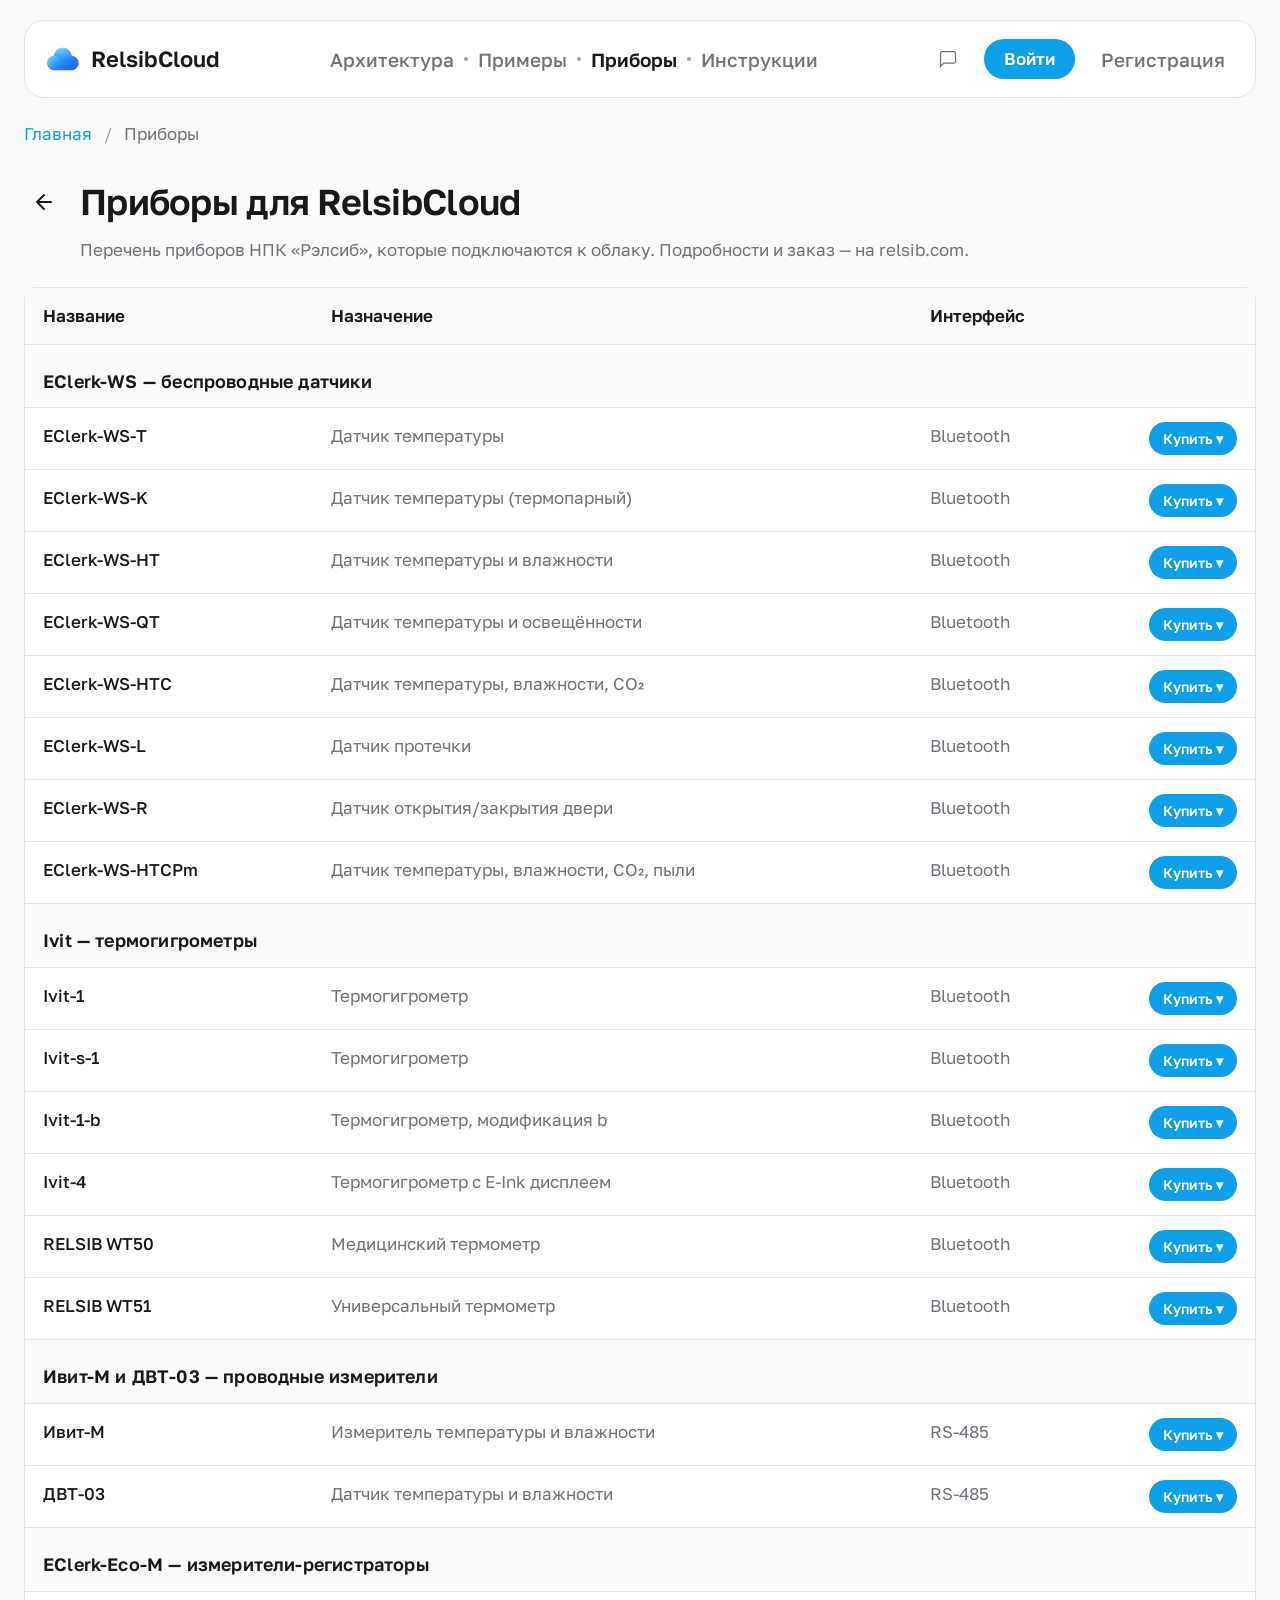
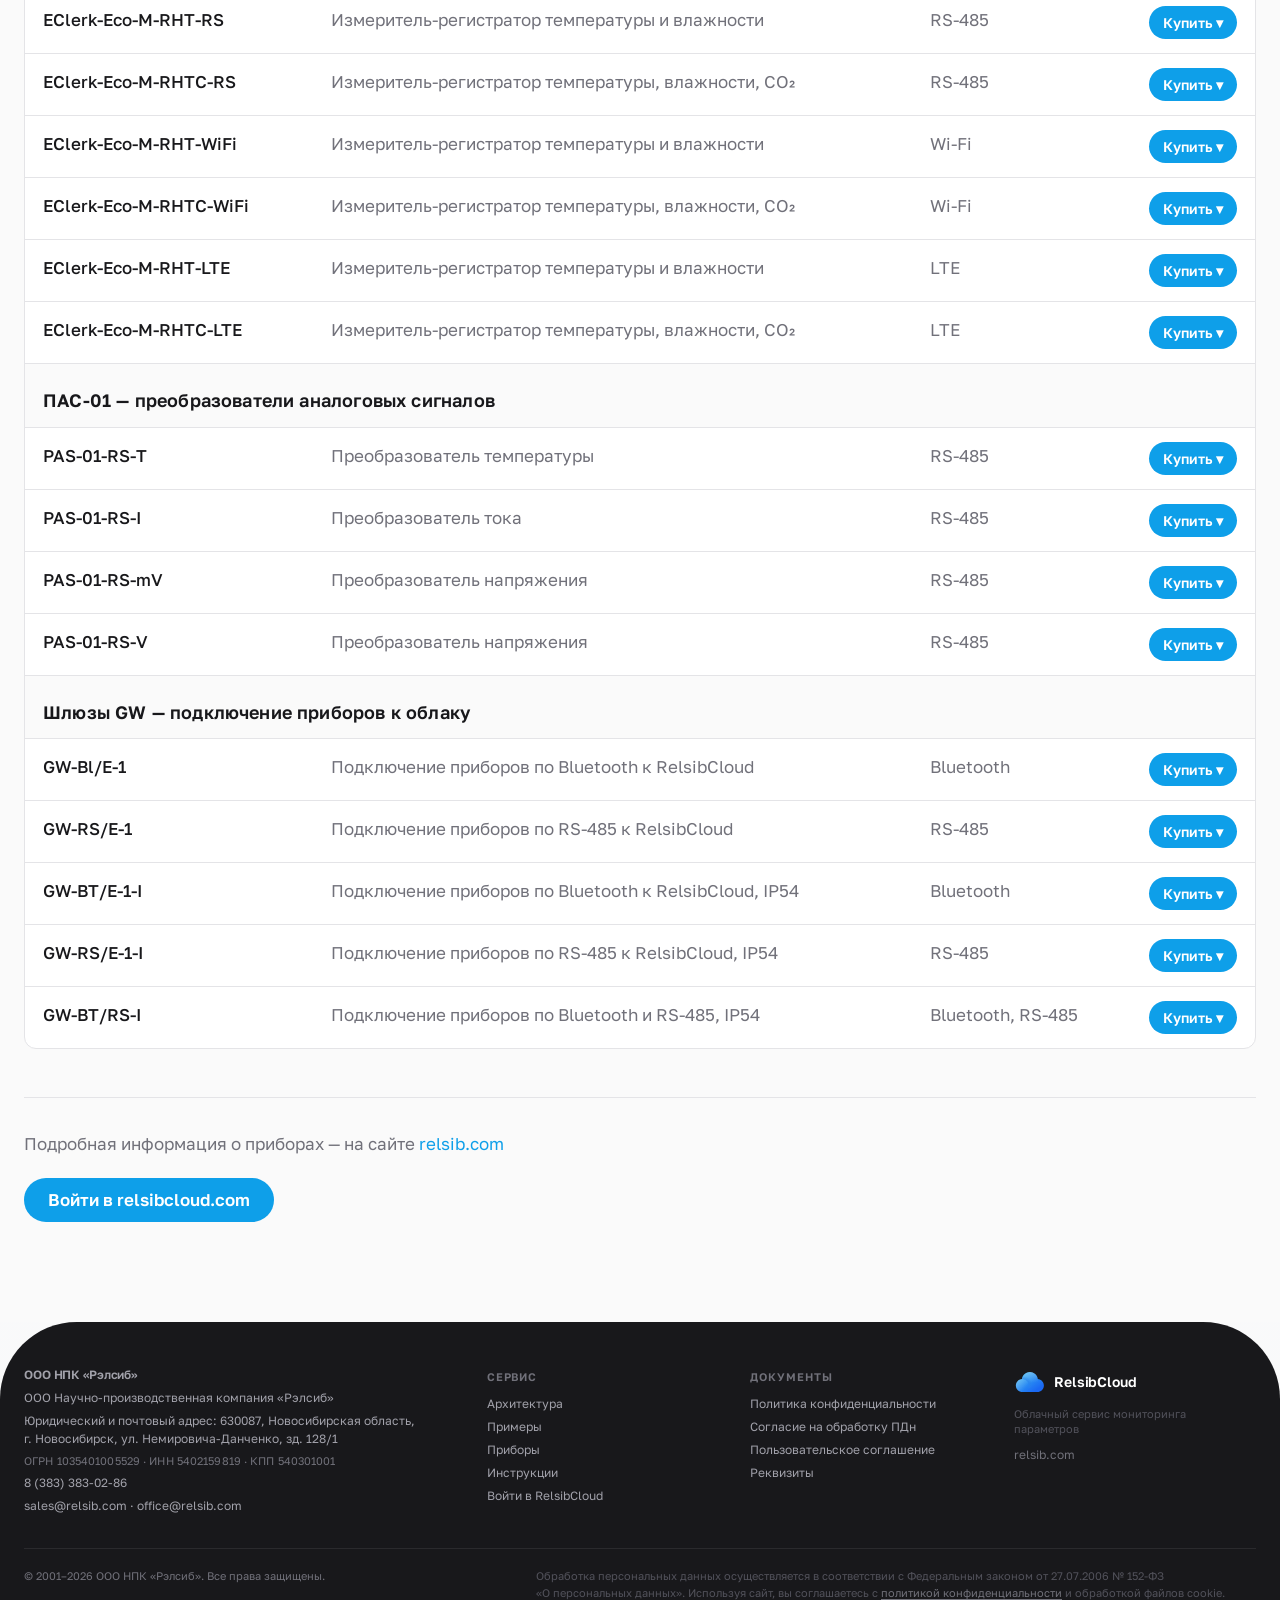
==== commit 28f5bd28: "Update stylesheet version across multiple HTML files for consistency and enhance mobile menu accessi" ====
--- a/devices.html
+++ b/devices.html
@@ -8,7 +8,7 @@
   <link rel="preconnect" href="https://fonts.googleapis.com">
   <link rel="preconnect" href="https://fonts.gstatic.com" crossorigin>
   <link href="https://fonts.googleapis.com/css2?family=Golos+Text:wght@400..900&display=swap" rel="stylesheet">
-  <link rel="stylesheet" href="styles.css?v=20260721z">
+  <link rel="stylesheet" href="styles.css?v=20260817c">
 </head>
 <body>
   <div class="loader" id="loader" aria-hidden="true">
@@ -39,11 +39,11 @@
         <a href="index.html#instructions" class="header__nav-item">Инструкции</a>
       </nav>
       <div class="header__right">
-        <a href="https://relsibcloud.com" class="header__icon" title="Войти" aria-label="Войти">
+        <a href="https://app2.relsibcloud.com/login/" class="header__icon" title="Войти" aria-label="Войти">
           <svg width="20" height="20" viewBox="0 0 24 24" fill="none" stroke="currentColor" stroke-width="1.5"><path d="M21 15a2 2 0 0 1-2 2H7l-4 4V5a2 2 0 0 1 2-2h14a2 2 0 0 1 2 2z"/></svg>
         </a>
-        <a href="https://relsibcloud.com" class="btn btn--primary header__auth-btn">Войти</a>
-        <a href="https://relsibcloud.com" class="header__nav-item header__auth-link">Регистрация</a>
+        <a href="https://app2.relsibcloud.com/login/" class="btn btn--primary header__auth-btn">Войти</a>
+        <a href="https://app2.relsibcloud.com/join/" class="header__nav-item header__auth-link">Регистрация</a>
         <button type="button" class="header__burger" aria-label="Открыть меню" aria-expanded="false">
           <span class="header__burger-line"></span>
           <span class="header__burger-line"></span>
@@ -51,8 +51,8 @@
         </button>
       </div>
     </div>
-    <div class="header__menu-overlay" aria-hidden="true"></div>
-    <div class="header__menu" aria-hidden="true">
+    <div class="header__menu-overlay" aria-hidden="true" inert></div>
+    <div class="header__menu" aria-hidden="true" hidden inert>
       <button type="button" class="header__menu-close" aria-label="Закрыть меню">
         <svg width="24" height="24" viewBox="0 0 24 24" fill="none" stroke="currentColor" stroke-width="2" stroke-linecap="round"><line x1="18" y1="6" x2="6" y2="18"/><line x1="6" y1="6" x2="18" y2="18"/></svg>
       </button>
@@ -63,8 +63,8 @@
         <a href="index.html#instructions" class="header__menu-link">Инструкции</a>
       </nav>
       <div class="header__menu-right">
-        <a href="https://relsibcloud.com" class="btn btn--primary">Войти</a>
-        <a href="https://relsibcloud.com" class="header__menu-link">Регистрация</a>
+        <a href="https://app2.relsibcloud.com/login/" class="btn btn--primary">Войти</a>
+        <a href="https://app2.relsibcloud.com/join/" class="header__menu-link">Регистрация</a>
       </div>
     </div>
   </header>
@@ -282,7 +282,7 @@
             </tr>
             <tr>
               <td>Ivit-4</td>
-              <td>Термогигрометр, 4 канала</td>
+              <td>Термогигрометр с E-Ink дисплеем</td>
               <td>Bluetooth</td>
               <td class="devices-table__buy">
               <div class="device-card__dropdown">
@@ -298,7 +298,7 @@
             </tr>
             <tr>
               <td>RELSIB WT50</td>
-              <td>Переносной термогигрометр</td>
+              <td>Медицинский термометр</td>
               <td>Bluetooth</td>
               <td class="devices-table__buy">
               <div class="device-card__dropdown">
@@ -314,7 +314,7 @@
             </tr>
             <tr>
               <td>RELSIB WT51</td>
-              <td>Переносной термогигрометр с выносным зондом</td>
+              <td>Универсальный термометр</td>
               <td>Bluetooth</td>
               <td class="devices-table__buy">
               <div class="device-card__dropdown">
@@ -622,7 +622,7 @@
 
       <div class="page__cta">
         <p>Подробная информация о приборах — на сайте <a href="https://relsib.com/" target="_blank" rel="noopener">relsib.com</a></p>
-        <a href="https://relsibcloud.com" class="btn btn--primary">Войти в relsibcloud.com</a>
+        <a href="https://app2.relsibcloud.com/login/" class="btn btn--primary">Войти в relsibcloud.com</a>
       </div>
     </div>
   </main>
@@ -645,7 +645,7 @@
           <a href="index.html#use-cases">Примеры</a>
           <a href="devices.html">Приборы</a>
           <a href="index.html#instructions">Инструкции</a>
-          <a href="https://relsibcloud.com" target="_blank" rel="noopener">Войти в RelsibCloud</a>
+          <a href="https://app2.relsibcloud.com/login/" target="_blank" rel="noopener">Войти в RelsibCloud</a>
         </nav>
       </div>
 
@@ -690,15 +690,29 @@
       function openMenu() {
         header.classList.add('header--menu-open');
         if (burger) burger.setAttribute('aria-expanded', 'true');
-        if (overlay) overlay.setAttribute('aria-hidden', 'false');
-        if (menu) menu.setAttribute('aria-hidden', 'false');
+        if (overlay) {
+          overlay.setAttribute('aria-hidden', 'false');
+          overlay.removeAttribute('inert');
+        }
+        if (menu) {
+          menu.setAttribute('aria-hidden', 'false');
+          menu.removeAttribute('hidden');
+          menu.removeAttribute('inert');
+        }
         document.body.style.overflow = 'hidden';
       }
       function closeMenu() {
         header.classList.remove('header--menu-open');
         if (burger) burger.setAttribute('aria-expanded', 'false');
-        if (overlay) overlay.setAttribute('aria-hidden', 'true');
-        if (menu) menu.setAttribute('aria-hidden', 'true');
+        if (overlay) {
+          overlay.setAttribute('aria-hidden', 'true');
+          overlay.setAttribute('inert', '');
+        }
+        if (menu) {
+          menu.setAttribute('aria-hidden', 'true');
+          menu.setAttribute('hidden', '');
+          menu.setAttribute('inert', '');
+        }
         document.body.style.overflow = '';
       }
       if (burger) burger.addEventListener('click', function() {
--- a/styles.css
+++ b/styles.css
@@ -59,7 +59,7 @@
   text-decoration: none;
 }
 
-/* === LOADER — полноэкранный лоадер с анимацией квадратов === */
+/* === LOADER — простой спиннер === */
 .loader {
   position: fixed;
   inset: 0;
@@ -67,8 +67,8 @@
   display: flex;
   align-items: center;
   justify-content: center;
-  background: var(--bg);
-  transition: opacity 0.4s ease, visibility 0.4s ease;
+  background: rgba(255, 255, 255, 0.92);
+  transition: opacity 0.35s ease, visibility 0.35s ease;
 }
 
 .loader.loader--hidden {
@@ -77,60 +77,18 @@
   pointer-events: none;
 }
 
-.loader__grid {
-  position: absolute;
-  inset: 0;
-  background-image:
-    linear-gradient(rgba(0, 0, 0, 0.06) 1px, transparent 1px),
-    linear-gradient(90deg, rgba(0, 0, 0, 0.06) 1px, transparent 1px);
-  background-size: 50px 50px;
-}
-
-.loader__box {
-  position: relative;
-  width: 96px;
-  height: 96px;
-  transform: rotate(45deg);
-  z-index: 1;
-}
-
-.loader__square {
-  position: absolute;
+.loader__spinner {
   width: 28px;
   height: 28px;
-  top: 0;
-  left: 0;
-  margin: 2px;
-  background: var(--accent);
-  animation: loader-square 10s ease-in-out infinite both;
-}
-
-.loader__square:nth-child(1) { animation-delay: 0s; }
-.loader__square:nth-child(2) { animation-delay: -1.43s; }
-.loader__square:nth-child(3) { animation-delay: -2.86s; }
-.loader__square:nth-child(4) { animation-delay: -4.29s; }
-.loader__square:nth-child(5) { animation-delay: -5.71s; }
-.loader__square:nth-child(6) { animation-delay: -7.14s; }
-.loader__square:nth-child(7) { animation-delay: -8.57s; }
-
-@keyframes loader-square {
-  0% { left: 0; top: 0; }
-  10.5% { left: 0; top: 0; }
-  12.5% { left: 32px; top: 0; }
-  23% { left: 32px; top: 0; }
-  25% { left: 64px; top: 0; }
-  35.5% { left: 64px; top: 0; }
-  37.5% { left: 64px; top: 32px; }
-  48% { left: 64px; top: 32px; }
-  50% { left: 32px; top: 32px; }
-  60.5% { left: 32px; top: 32px; }
-  62.5% { left: 32px; top: 64px; }
-  73% { left: 32px; top: 64px; }
-  75% { left: 0; top: 64px; }
-  85.5% { left: 0; top: 64px; }
-  87.5% { left: 0; top: 32px; }
-  98% { left: 0; top: 32px; }
-  100% { left: 0; top: 0; }
+  border: 2px solid rgba(14, 159, 233, 0.18);
+  border-top-color: var(--accent);
+  border-radius: 50%;
+  animation: loader-spin 0.8s linear infinite;
+  box-shadow: 0 0 0 10px #fff;
+}
+
+@keyframes loader-spin {
+  to { transform: rotate(360deg); }
 }
 
 /* === HEADER — pill menu (поверх hero) === */
@@ -318,6 +276,8 @@
   gap: 0;
   transform: translateX(100%);
   transition: transform 0.3s cubic-bezier(.4, 0, .2, 1);
+  pointer-events: none;
+  visibility: hidden;
 }
 .header__menu-close {
   align-self: flex-end;
@@ -3216,13 +3176,20 @@
   .header__auth-btn,
   .header__auth-link { display: none; }
   .header__menu-overlay,
-  .header__menu { display: flex; }
+  .header__menu {
+    display: none;
+  }
   .header--menu-open .header__menu-overlay {
+    display: block;
     opacity: 1;
     pointer-events: auto;
   }
   .header--menu-open .header__menu {
-    transform: translateX(0);
+    display: flex;
+    transform: none;
+    opacity: 1;
+    pointer-events: auto;
+    visibility: visible;
   }
 
   .header__pill {
@@ -3301,7 +3268,7 @@
     min-height: auto;
     width: 100%;
   }
-  .hero__image { min-height: 360px; }
+  .hero__image--mockup { min-height: 360px; }
   .hero__image--mockup img {
     max-width: 88%;
     max-height: 85%;
@@ -3367,7 +3334,7 @@
     max-width: 100%;
     margin: 0;
   }
-  .hero__image { min-height: 300px; }
+  .hero__image--mockup { min-height: 300px; }
   .hero__content {
     padding: 28px 16px 24px;
     max-width: 100%;
@@ -3549,7 +3516,7 @@
   .protocols__visual { margin-left: -16px; margin-right: -16px; width: calc(100% + 32px); }
   .hero { padding: 0; }
 
-  .hero__image { min-height: 200px; }
+  .hero__image--mockup { min-height: 200px; }
   .hero__content { padding: 28px 16px 24px; }
   .hero__title { font-size: 22px; margin-bottom: 16px; }
   .hero__subtitle { font-size: 15px; line-height: 1.5; margin-bottom: 20px; }
@@ -7061,7 +7028,7 @@
     overflow: visible;
   }
 
-  .hero__image {
+  .hero__image--mockup {
     min-height: 220px;
     height: 220px;
     overflow: hidden;
@@ -7374,7 +7341,7 @@
     padding-top: 86px;
   }
 
-  .hero__image {
+  .hero__image--mockup {
     height: 210px;
     min-height: 210px;
   }
@@ -7421,7 +7388,7 @@
 
 /* === Mobile final tuning: hero, feature icons, menu === */
 @media (max-width: 768px) {
-  .hero__image {
+  .hero__image--mockup {
     height: 184px;
     min-height: 184px;
     margin: 0;
@@ -7496,14 +7463,16 @@
     border: 1px solid rgba(24, 24, 27, 0.08);
     border-radius: 24px;
     box-shadow: 0 24px 70px rgba(15, 23, 42, 0.22);
-    transform: translateY(-14px) scale(0.98);
-    opacity: 0;
-    transition: transform 0.24s ease, opacity 0.24s ease;
+    transform: none;
+    opacity: 1;
   }
 
   .header--menu-open .header__menu {
-    transform: translateY(0) scale(1);
+    display: flex;
+    transform: none;
     opacity: 1;
+    pointer-events: auto;
+    visibility: visible;
   }
 
   .header__menu::before {
@@ -7573,7 +7542,7 @@
 }
 
 @media (max-width: 480px) {
-  .hero__image {
+  .hero__image--mockup {
     height: 172px;
     min-height: 172px;
   }
@@ -7602,7 +7571,7 @@
     padding-top: 104px;
   }
 
-  .hero__image {
+  .hero__image--mockup {
     height: 190px;
     min-height: 190px;
     align-items: flex-start;
@@ -7620,7 +7589,7 @@
     padding-top: 98px;
   }
 
-  .hero__image {
+  .hero__image--mockup {
     height: 184px;
     min-height: 184px;
     padding-top: 16px;
@@ -7637,7 +7606,7 @@
     padding-top: 104px;
   }
 
-  .hero__image {
+  .hero__image--mockup {
     height: auto;
     min-height: 0;
     padding: 22px 18px 10px;
@@ -7663,7 +7632,7 @@
     padding-top: 96px;
   }
 
-  .hero__image {
+  .hero__image--mockup {
     padding: 20px 18px 8px;
   }
 
@@ -7701,26 +7670,38 @@
   .hero:has(.hero__image--ecosystem) {
     display: flex;
     flex-direction: column;
-    height: auto;
-    min-height: 0;
-    overflow: visible;
-    padding: 96px 20px 40px;
+    height: auto !important;
+    min-height: 0 !important;
+    max-height: none;
+    overflow: visible !important;
+    padding: 96px 20px 36px;
+  }
+
+  /* Перебиваем старые mobile-правила mockup (height: 184px + overflow: hidden) */
+  .hero:has(.hero__image--ecosystem) .hero__image--ecosystem {
+    order: 2;
+    position: relative;
+    z-index: 0;
+    width: 100%;
+    height: auto !important;
+    min-height: 0 !important;
+    max-height: none;
+    margin: 0;
+    padding: 8px 0 4px;
+    overflow: visible !important;
+    align-items: center;
+    justify-content: center;
   }
 
   .hero:has(.hero__image--ecosystem) .hero__content {
     order: 1;
+    position: relative;
+    z-index: 2;
     width: 100%;
     margin-left: 0;
-    padding: 0 0 28px;
+    padding: 0 0 20px;
     align-items: stretch;
-  }
-
-  .hero:has(.hero__image--ecosystem) .hero__image--ecosystem {
-    order: 2;
-    width: 100%;
     height: auto;
-    margin: 0;
-    padding: 0;
   }
 
   .hero:has(.hero__image--ecosystem) .hero__title,
@@ -7730,22 +7711,78 @@
 
   .hero-ecosystem {
     flex-direction: column;
-    max-width: 420px;
-    gap: 8px;
+    flex-wrap: nowrap;
+    align-items: center;
+    max-width: 340px;
+    width: 100%;
+    gap: 6px;
   }
 
   .hero-eco-arrow {
     margin-top: 0;
     transform: rotate(90deg);
+    height: 20px;
   }
 
   .hero-eco-node {
     max-width: none;
+    width: 100%;
+    gap: 4px;
+  }
+
+  .hero-eco-node img,
+  .hero__image--ecosystem img {
+    width: 72px;
+    height: 72px;
+  }
+
+  .hero-eco-node > strong {
+    font-size: 14px;
+  }
+
+  .hero-eco-node > span {
+    font-size: 12px;
   }
 
   .hero-eco-group {
+    display: grid;
+    grid-template-columns: 1fr 1fr;
+    grid-template-rows: auto auto auto;
+    gap: 6px 12px;
     max-width: 100%;
     width: 100%;
+    justify-items: center;
+  }
+
+  .hero-eco-group .hero-eco-node {
+    width: auto;
+    max-width: 140px;
+  }
+
+  .hero-eco-group .hero-eco-node img {
+    width: 64px;
+    height: 64px;
+  }
+
+  .hero-eco-or {
+    margin: 4px 0 0;
+    font-size: 12px;
+    line-height: 1.3;
+  }
+
+  .hero-eco-node--wifi {
+    max-width: 140px;
+  }
+
+  .hero-eco-node--wifi img {
+    width: 60px;
+    height: 60px;
+  }
+
+  .hero-eco-node__logo,
+  .hero__image--ecosystem .hero-eco-node__logo {
+    width: 56px;
+    height: 56px;
   }
 }
 
@@ -7754,20 +7791,66 @@
     padding: 88px 14px 28px;
   }
 
+  .hero:has(.hero__image--ecosystem) .hero__image--ecosystem {
+    padding: 4px 0 0;
+  }
+
+  .hero-ecosystem {
+    max-width: 300px;
+    gap: 4px;
+  }
+
   .hero-eco-node img,
   .hero__image--ecosystem img {
-    width: 88px;
-    height: 88px;
+    width: 64px;
+    height: 64px;
   }
 
   .hero-eco-group .hero-eco-node img {
-    width: 76px;
-    height: 76px;
+    width: 56px;
+    height: 56px;
+  }
+
+  .hero-eco-node--wifi img {
+    width: 52px;
+    height: 52px;
   }
 
   .hero-eco-node__logo,
   .hero__image--ecosystem .hero-eco-node__logo {
-    width: 68px;
-    height: 68px;
-  }
-}
+    width: 48px;
+    height: 48px;
+  }
+
+  .hero-eco-node > strong {
+    font-size: 13px;
+  }
+
+  .hero-eco-or {
+    font-size: 11px;
+  }
+}
+
+/* Closed mobile menu must not sit on top of the page and steal taps */
+.header:not(.header--menu-open) .header__menu,
+.header:not(.header--menu-open) .header__menu-overlay {
+  display: none !important;
+  opacity: 0 !important;
+  pointer-events: none !important;
+  visibility: hidden !important;
+  transform: none !important;
+}
+
+.header--menu-open .header__menu {
+  display: flex !important;
+  opacity: 1 !important;
+  pointer-events: auto !important;
+  visibility: visible !important;
+}
+
+.header--menu-open .header__menu-overlay {
+  display: block !important;
+  opacity: 1 !important;
+  pointer-events: auto !important;
+  visibility: visible !important;
+}
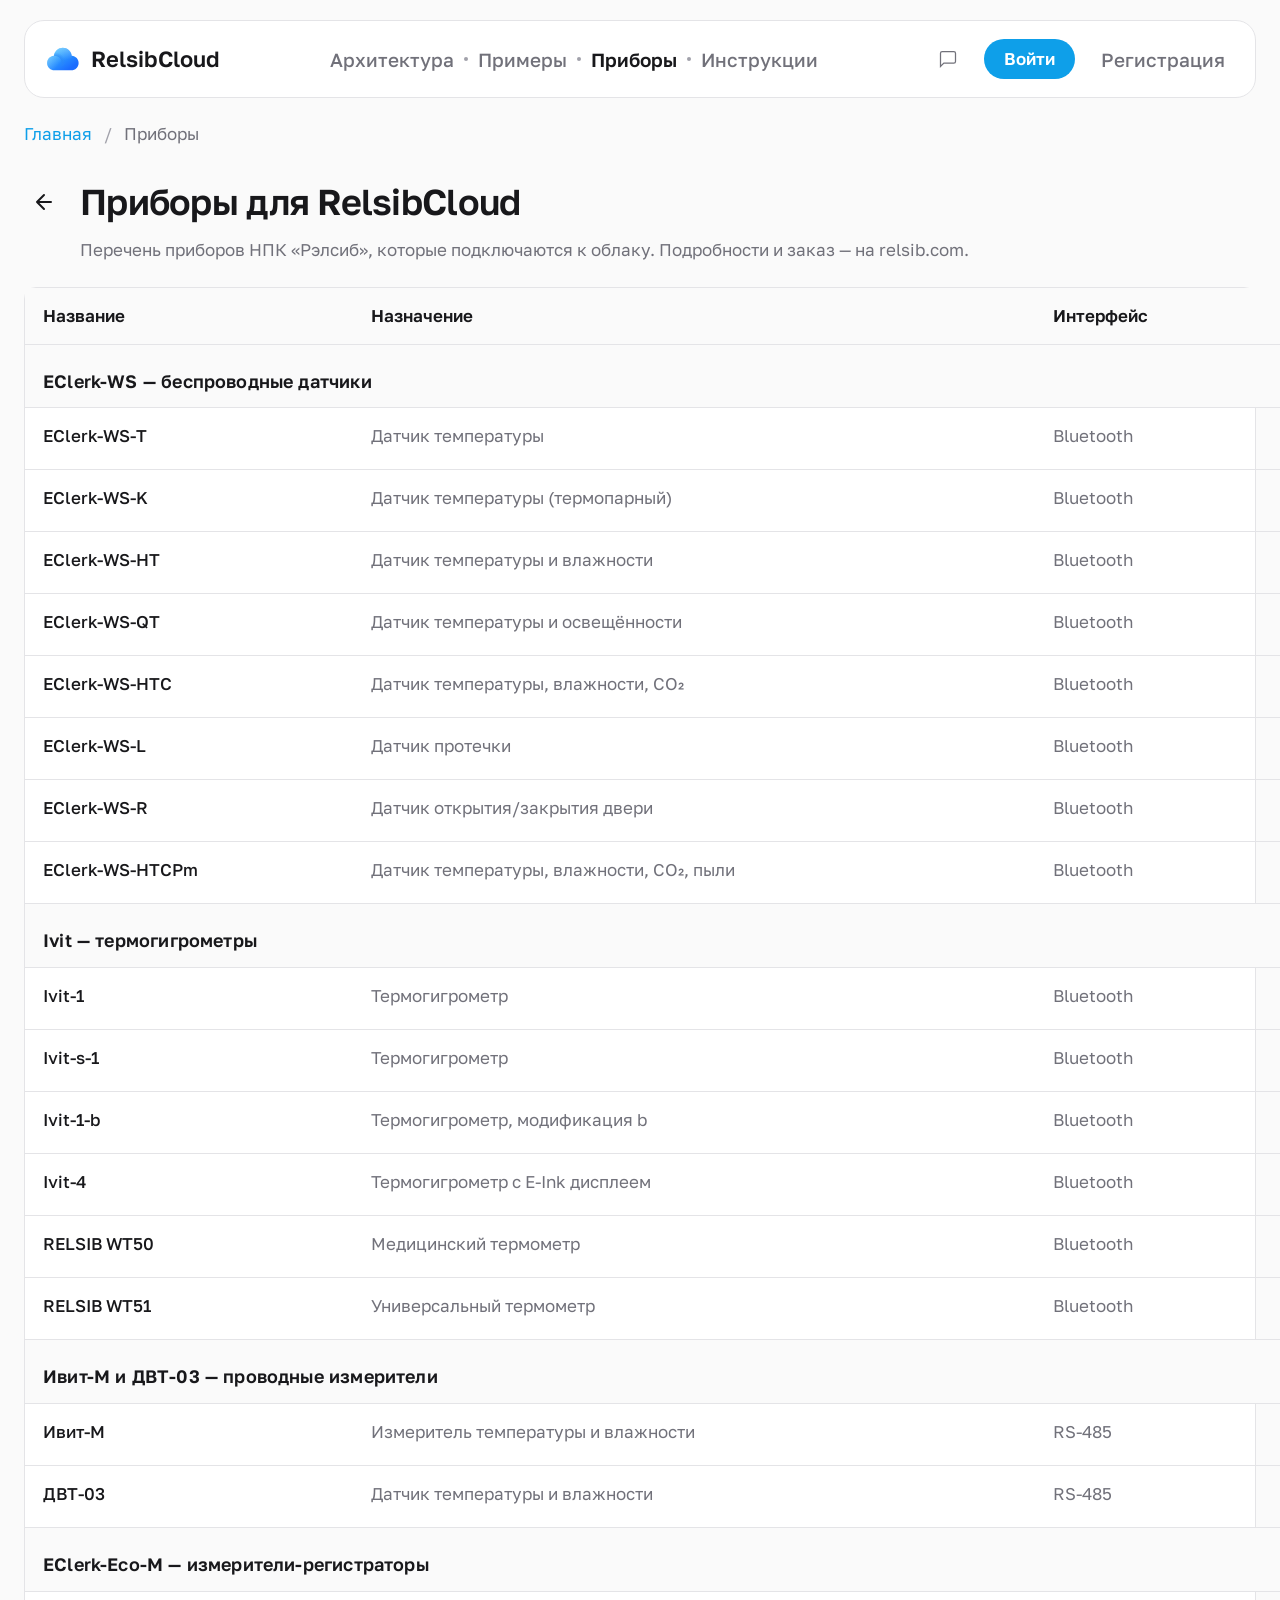
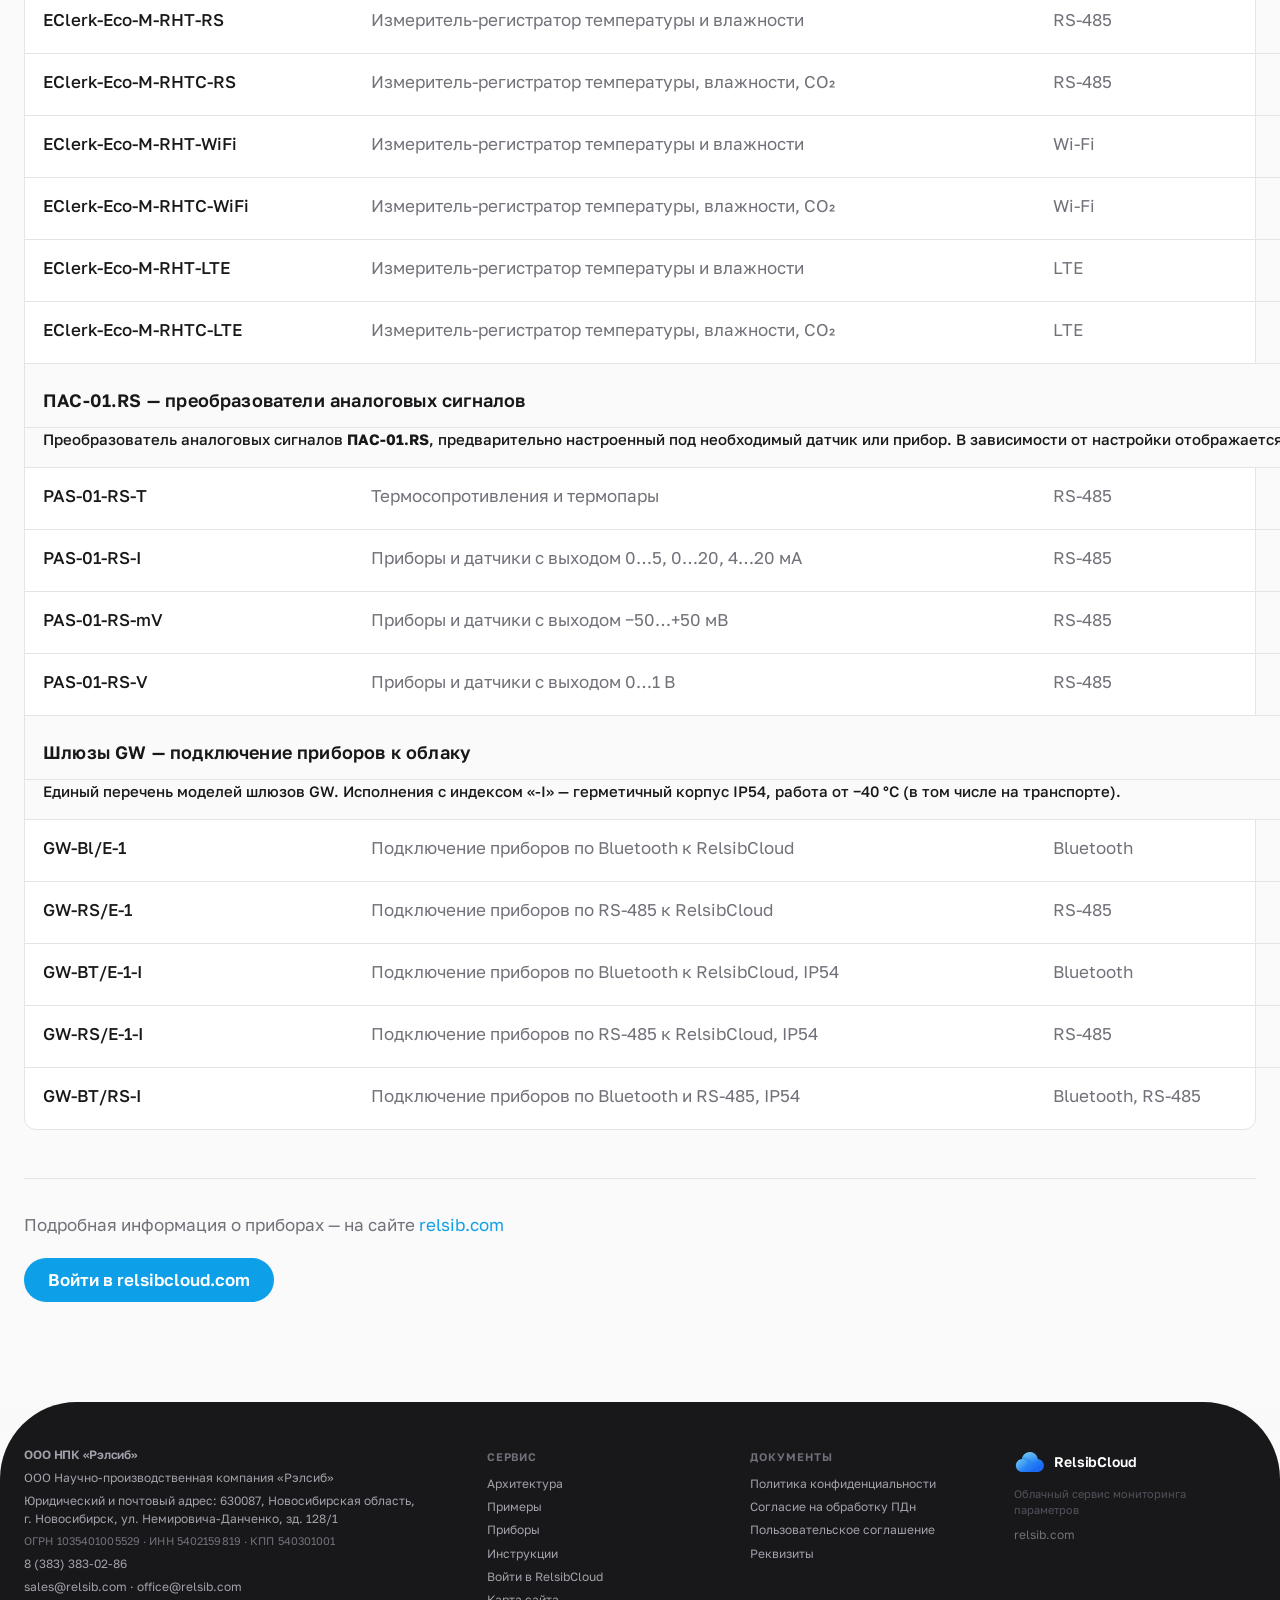
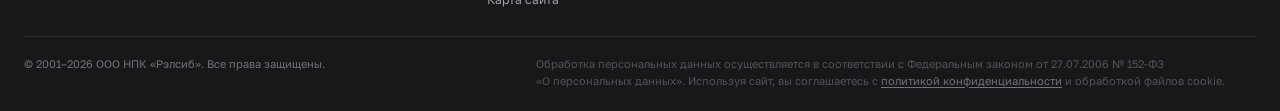
==== commit 4be5581f: "Enhance HTML metadata and structure across multiple files: Update titles, descriptions, and keywords" ====
--- a/devices.html
+++ b/devices.html
@@ -3,12 +3,84 @@
 <head>
   <meta charset="UTF-8">
   <meta name="viewport" content="width=device-width, initial-scale=1.0">
-  <title>Приборы — RelsibCloud</title>
+  <title>Приборы для RelsibCloud — датчики, термогигрометры, шлюзы GW | каталог</title>
+  <meta name="description" content="Каталог приборов НПК «Рэлсиб» для RelsibCloud: EClerk-WS, Ivit, EClerk-Eco-M, шлюзы GW, ПАС-01.RS. Bluetooth, RS-485, Wi‑Fi, LTE. Ссылки на покупку.">
+  <meta name="keywords" content="приборы RelsibCloud, EClerk-WS, Ivit, термогигрометр, шлюз GW, датчики Bluetooth, RS-485, Wi-Fi LTE, НПК Рэлсиб">
+  <meta name="author" content="ООО НПК «Рэлсиб»">
+  <meta name="robots" content="index, follow, max-image-preview:large, max-snippet:-1, max-video-preview:-1">
+  <meta name="theme-color" content="#0e9fe9">
+  <link rel="canonical" href="https://relsibcloud.com/devices.html">
+  <link rel="alternate" hreflang="ru" href="https://relsibcloud.com/devices.html">
+  <meta property="og:type" content="website">
+  <meta property="og:site_name" content="RelsibCloud">
+  <meta property="og:locale" content="ru_RU">
+  <meta property="og:title" content="Приборы для RelsibCloud — каталог датчиков и шлюзов">
+  <meta property="og:description" content="Полный перечень приборов НПК «Рэлсиб» для подключения к облаку: беспроводные датчики, термогигрометры, шлюзы и преобразователи.">
+  <meta property="og:url" content="https://relsibcloud.com/devices.html">
+  <meta property="og:image" content="https://relsibcloud.com/Images/devices/Catalog/Eclerk-ECO-M.png">
+  <meta property="og:image:alt" content="Приборы EClerk-Eco-M для RelsibCloud">
+  <meta name="twitter:card" content="summary_large_image">
+  <meta name="twitter:title" content="Приборы для RelsibCloud — каталог">
+  <meta name="twitter:description" content="Датчики, термогигрометры и шлюзы НПК «Рэлсиб» для облачного мониторинга.">
+  <meta name="twitter:image" content="https://relsibcloud.com/Images/devices/Catalog/Eclerk-ECO-M.png">
   <link rel="icon" type="image/svg+xml" href="Images/Logo/Cloud_logo.svg">
+  <link rel="apple-touch-icon" href="Images/Logo/Cloud_logo.svg">
   <link rel="preconnect" href="https://fonts.googleapis.com">
   <link rel="preconnect" href="https://fonts.gstatic.com" crossorigin>
   <link href="https://fonts.googleapis.com/css2?family=Golos+Text:wght@400..900&display=swap" rel="stylesheet">
-  <link rel="stylesheet" href="styles.css?v=20260817c">
+  <link rel="stylesheet" href="styles.css?v=20260822e">
+  <script type="application/ld+json">
+  {
+    "@context": "https://schema.org",
+    "@graph": [
+      {
+        "@type": "WebPage",
+        "@id": "https://relsibcloud.com/devices.html#webpage",
+        "url": "https://relsibcloud.com/devices.html",
+        "name": "Приборы для RelsibCloud",
+        "description": "Каталог приборов НПК «Рэлсиб», совместимых с облачным сервисом RelsibCloud.",
+        "isPartOf": { "@id": "https://relsibcloud.com/#website" },
+        "inLanguage": "ru-RU"
+      },
+      {
+        "@type": "BreadcrumbList",
+        "@id": "https://relsibcloud.com/devices.html#breadcrumb",
+        "itemListElement": [
+          { "@type": "ListItem", "position": 1, "name": "Главная", "item": "https://relsibcloud.com/" },
+          { "@type": "ListItem", "position": 2, "name": "Приборы", "item": "https://relsibcloud.com/devices.html" }
+        ]
+      },
+      {
+        "@type": "ItemList",
+        "@id": "https://relsibcloud.com/devices.html#catalog",
+        "name": "Приборы для RelsibCloud",
+        "description": "Перечень датчиков, термогигрометров, шлюзов и преобразователей НПК «Рэлсиб»",
+        "numberOfItems": 6,
+        "itemListElement": [
+          { "@type": "ListItem", "position": 1, "name": "EClerk-WS — беспроводные Bluetooth-датчики" },
+          { "@type": "ListItem", "position": 2, "name": "Ivit / RELSIB WT — термогигрометры" },
+          { "@type": "ListItem", "position": 3, "name": "Ивит-М, ДВТ-03 — измерители RS-485" },
+          { "@type": "ListItem", "position": 4, "name": "EClerk-Eco-M — Wi‑Fi, LTE, RS-485" },
+          { "@type": "ListItem", "position": 5, "name": "ПАС-01.RS — преобразователи аналоговых сигналов" },
+          { "@type": "ListItem", "position": 6, "name": "Шлюзы GW — Bluetooth и RS-485 в Ethernet (в т.ч. IP54)" }
+        ]
+      }
+    ]
+  }
+  </script>
+  <!-- Yandex.Metrika counter -->
+<script type="text/javascript">
+  (function(m,e,t,r,i,k,a){
+      m[i]=m[i]||function(){(m[i].a=m[i].a||[]).push(arguments)};
+      m[i].l=1*new Date();
+      for (var j = 0; j < document.scripts.length; j++) {if (document.scripts[j].src === r) { return; }}
+      k=e.createElement(t),a=e.getElementsByTagName(t)[0],k.async=1,k.src=r,a.parentNode.insertBefore(k,a)
+  })(window, document,'script','https://mc.yandex.ru/metrika/tag.js?id=111382488', 'ym');
+
+  ym(111382488, 'init', {ssr:true, webvisor:true, clickmap:true, ecommerce:"dataLayer", referrer: document.referrer, url: location.href, accurateTrackBounce:true, trackLinks:true});
+</script>
+<noscript><div><img src="https://mc.yandex.ru/watch/111382488" style="position:absolute; left:-9999px;" alt="" /></div></noscript>
+<!-- /Yandex.Metrika counter -->
 </head>
 <body>
   <div class="loader" id="loader" aria-hidden="true">
@@ -466,11 +538,14 @@
             </tr>
 
             <tr class="devices-table__group">
-              <th colspan="4">ПАС-01 — преобразователи аналоговых сигналов</th>
+              <th colspan="4">ПАС-01.RS — преобразователи аналоговых сигналов</th>
+            </tr>
+            <tr class="devices-table__note">
+              <td colspan="4">Преобразователь аналоговых сигналов <strong>ПАС-01.RS</strong>, предварительно настроенный под необходимый датчик или прибор. В зависимости от настройки отображается в облаке как:</td>
             </tr>
             <tr>
               <td>PAS-01-RS-T</td>
-              <td>Преобразователь температуры</td>
+              <td>Термосопротивления и термопары</td>
               <td>RS-485</td>
               <td class="devices-table__buy">
               <div class="device-card__dropdown">
@@ -486,7 +561,7 @@
             </tr>
             <tr>
               <td>PAS-01-RS-I</td>
-              <td>Преобразователь тока</td>
+              <td>Приборы и датчики с выходом 0…5, 0…20, 4…20 мА</td>
               <td>RS-485</td>
               <td class="devices-table__buy">
               <div class="device-card__dropdown">
@@ -502,7 +577,7 @@
             </tr>
             <tr>
               <td>PAS-01-RS-mV</td>
-              <td>Преобразователь напряжения</td>
+              <td>Приборы и датчики с выходом −50…+50 мВ</td>
               <td>RS-485</td>
               <td class="devices-table__buy">
               <div class="device-card__dropdown">
@@ -518,7 +593,7 @@
             </tr>
             <tr>
               <td>PAS-01-RS-V</td>
-              <td>Преобразователь напряжения</td>
+              <td>Приборы и датчики с выходом 0…1 В</td>
               <td>RS-485</td>
               <td class="devices-table__buy">
               <div class="device-card__dropdown">
@@ -535,6 +610,9 @@
 
             <tr class="devices-table__group">
               <th colspan="4">Шлюзы GW — подключение приборов к облаку</th>
+            </tr>
+            <tr class="devices-table__note">
+              <td colspan="4">Единый перечень моделей шлюзов GW. Исполнения с индексом «‑I» — герметичный корпус IP54, работа от −40 °C (в том числе на транспорте).</td>
             </tr>
             <tr>
               <td>GW-Bl/E-1</td>
@@ -646,6 +724,7 @@
           <a href="devices.html">Приборы</a>
           <a href="index.html#instructions">Инструкции</a>
           <a href="https://app2.relsibcloud.com/login/" target="_blank" rel="noopener">Войти в RelsibCloud</a>
+          <a href="/sitemap.xml">Карта сайта</a>
         </nav>
       </div>
 
--- a/styles.css
+++ b/styles.css
@@ -476,6 +476,246 @@
   overflow: visible;
 }
 
+.hero--ecosystem {
+  display: flex;
+  flex-direction: column;
+  align-items: center;
+  grid-template-columns: unset;
+  height: auto;
+  min-height: 0;
+  max-height: none;
+  overflow: visible;
+  padding: clamp(96px, 12vh, 120px) clamp(20px, 4vw, 48px) clamp(40px, 6vh, 64px);
+  background: #f3f4f6;
+  border-bottom-left-radius: clamp(40px, 6vw, 80px);
+  border-bottom-right-radius: clamp(40px, 6vw, 80px);
+}
+
+.hero__inner {
+  display: flex;
+  flex-direction: column;
+  align-items: center;
+  width: 100%;
+  max-width: 640px;
+  margin: 0 auto;
+  gap: clamp(32px, 5vh, 48px);
+}
+
+.hero__content--center {
+  align-items: center;
+  text-align: center;
+  padding: 0;
+  margin: 0;
+  height: auto;
+  width: 100%;
+}
+
+.hero__content--center .hero__title {
+  max-width: none;
+  white-space: nowrap;
+}
+
+.hero__content--center .hero__subtitle,
+.hero__content--center .hero__desc {
+  max-width: 580px;
+  margin-left: auto;
+  margin-right: auto;
+}
+
+.hero__content--center .hero__subtitle {
+  margin-bottom: 40px;
+}
+
+.hero__content--center .btn--hero {
+  align-self: center;
+}
+
+.hero__desc {
+  font-size: var(--font-size-body-sm);
+  font-weight: var(--font-weight-regular);
+  line-height: var(--line-height-loose);
+  margin: 0;
+  color: var(--text-muted);
+}
+
+/* Hero vertical tree */
+.hero-tree {
+  display: flex;
+  flex-direction: column;
+  align-items: center;
+  width: 100%;
+  gap: 0;
+}
+
+.hero-tree__step {
+  display: flex;
+  flex-direction: column;
+  align-items: center;
+  width: 100%;
+  gap: 10px;
+}
+
+.hero-tree__badge {
+  font-size: 11px;
+  font-weight: var(--font-weight-semibold);
+  letter-spacing: 0.06em;
+  text-transform: uppercase;
+  color: var(--text-muted);
+}
+
+.hero-tree__line {
+  width: 2px;
+  height: 20px;
+  margin: 4px 0;
+  background: linear-gradient(to bottom, rgba(14, 159, 233, 0.15), rgba(14, 159, 233, 0.45));
+  border-radius: 1px;
+}
+
+.hero-tree__card {
+  display: flex;
+  align-items: center;
+  gap: 14px;
+  width: 100%;
+  max-width: 400px;
+  padding: 14px 18px;
+  background: #fff;
+  border: 1px solid rgba(14, 159, 233, 0.14);
+  border-radius: 16px;
+  box-shadow: 0 2px 12px rgba(0, 0, 0, 0.04);
+  box-sizing: border-box;
+}
+
+.hero-tree__card--sm {
+  flex-direction: column;
+  align-items: center;
+  text-align: center;
+  gap: 8px;
+  padding: 14px 12px;
+  flex: 1 1 0;
+  min-width: 0;
+  max-width: none;
+}
+
+.hero-tree__card--wide {
+  flex-direction: row;
+  text-align: left;
+  max-width: 400px;
+  width: 100%;
+}
+
+.hero-tree__card--cloud {
+  border-color: rgba(14, 159, 233, 0.28);
+  background: linear-gradient(135deg, #fff 0%, rgba(14, 159, 233, 0.06) 100%);
+}
+
+.hero-tree__card--cloud .hero-tree__meta strong {
+  color: var(--accent-dark);
+}
+
+.hero-tree__paths {
+  display: flex;
+  flex-direction: column;
+  align-items: center;
+  gap: 10px;
+  width: 100%;
+  max-width: 400px;
+  padding: 14px;
+  background: rgba(255, 255, 255, 0.6);
+  border: 1px solid rgba(14, 159, 233, 0.1);
+  border-radius: 20px;
+  box-sizing: border-box;
+}
+
+.hero-tree__path-row {
+  display: flex;
+  gap: 10px;
+  width: 100%;
+}
+
+.hero-tree__or {
+  margin: 0;
+  font-size: 12px;
+  font-weight: var(--font-weight-medium);
+  color: var(--text-muted);
+  text-align: center;
+}
+
+.hero-tree__icon {
+  flex-shrink: 0;
+  width: 64px;
+  height: 64px;
+  object-fit: contain;
+}
+
+.hero-tree__card--sm .hero-tree__icon {
+  width: 56px;
+  height: 56px;
+}
+
+.hero-tree__icon--logo {
+  width: 52px;
+  height: 52px;
+}
+
+.hero-tree__meta {
+  display: flex;
+  flex-direction: column;
+  gap: 3px;
+  min-width: 0;
+}
+
+.hero-tree__meta strong {
+  font-size: 14px;
+  font-weight: var(--font-weight-semibold);
+  line-height: 1.3;
+  color: var(--text);
+}
+
+.hero-tree__meta span {
+  font-size: 12px;
+  line-height: 1.4;
+  color: var(--text-muted);
+}
+
+.hero-tree__card--sm .hero-tree__meta strong {
+  font-size: 13px;
+}
+
+.hero-tree__card--sm .hero-tree__meta span {
+  font-size: 11px;
+  line-height: 1.35;
+}
+
+.hero-ecosystem--tree {
+  display: flex;
+  flex-direction: column;
+  align-items: center;
+  width: 100%;
+  max-width: 420px;
+  gap: 0;
+}
+
+.hero-eco-level {
+  display: flex;
+  justify-content: center;
+  width: 100%;
+}
+
+.hero-eco-level--branch {
+  width: 100%;
+  max-width: 320px;
+}
+
+.hero-eco-arrow--v {
+  flex-shrink: 0;
+  display: flex;
+  align-items: center;
+  justify-content: center;
+  color: rgba(14, 159, 233, 0.55);
+  height: 28px;
+  margin: 2px 0;
+}
+
 .hero:has(.hero__image--ecosystem) {
   height: min(92vh, 820px);
   min-height: 560px;
@@ -548,10 +788,36 @@
   display: grid;
   grid-template-columns: 1fr 1fr;
   grid-template-rows: auto auto auto;
-  gap: 4px 10px;
+  gap: 6px 16px;
   align-items: start;
   justify-items: center;
-  max-width: 260px;
+  width: 100%;
+}
+
+.hero-ecosystem--tree .hero-eco-group {
+  padding: 12px 16px;
+  background: rgba(255, 255, 255, 0.55);
+  border: 1px solid rgba(14, 159, 233, 0.12);
+  border-radius: 20px;
+}
+
+.hero-ecosystem--tree .hero-eco-node img {
+  width: 88px;
+  height: 88px;
+}
+
+.hero-ecosystem--tree .hero-eco-node--wifi img {
+  width: 72px;
+  height: 72px;
+}
+
+.hero-ecosystem--tree .hero-eco-node__logo {
+  width: 72px;
+  height: 72px;
+}
+
+.hero-ecosystem--tree > .hero-eco-level > .hero-eco-node {
+  max-width: none;
 }
 
 .hero-eco-group .hero-eco-node {
@@ -612,6 +878,34 @@
   margin-left: clamp(8px, 2vw, 32px);
 }
 
+.hero--ecosystem .hero__content.hero__content--center {
+  align-items: center;
+  text-align: center;
+  padding: 0;
+  margin: 0;
+  height: auto;
+  width: 100%;
+}
+
+.hero--ecosystem .hero__content.hero__content--center .hero__title {
+  max-width: none;
+  white-space: nowrap;
+  margin-left: auto;
+  margin-right: auto;
+}
+
+.hero--ecosystem .hero__content.hero__content--center .hero__subtitle {
+  max-width: 440px;
+  margin-left: auto;
+  margin-right: auto;
+  margin-bottom: 40px;
+  text-align: center;
+}
+
+.hero--ecosystem .hero__content.hero__content--center .btn--hero {
+  align-self: center;
+}
+
 .hero__content--blue {
   background: transparent;
   color: var(--text);
@@ -650,6 +944,7 @@
   align-self: flex-start;
   background: var(--accent);
   color: #fff;
+  transition: background 0.25s ease, color 0.25s ease;
 }
 
 .btn--hero:hover {
@@ -659,32 +954,27 @@
 
 /* Hero pill button with icon (Войти в Relsibcloud.com) */
 .btn--pill-icon {
-  position: relative;
+  display: inline-flex;
+  align-items: center;
+  justify-content: space-between;
+  gap: 16px;
   height: 56px;
   min-height: 56px;
-  padding-left: 28px;
-  padding-right: 72px;
-  border-radius: var(--radius-pill);
-  overflow: hidden;
-  transition: padding 0.35s ease, color 0.25s ease, background 0.25s ease;
-}
-.btn--pill-icon:hover {
-  padding-left: 72px;
-  padding-right: 28px;
-}
+  padding: 6px 6px 6px 28px;
+  box-sizing: border-box;
+  transition: background 0.2s ease, color 0.2s ease;
+}
+
 .btn__pill-text {
-  position: relative;
-  z-index: 2;
   font-size: var(--font-size-body-sm);
   font-weight: var(--font-weight-semibold);
   letter-spacing: 0.01em;
-  transition: opacity 0.2s ease;
-}
+  white-space: nowrap;
+  line-height: 1.2;
+}
+
 .btn__pill-icon {
-  position: absolute;
-  right: 6px;
-  top: 50%;
-  transform: translateY(-50%);
+  flex: 0 0 44px;
   width: 44px;
   height: 44px;
   border-radius: 50%;
@@ -693,22 +983,23 @@
   display: flex;
   align-items: center;
   justify-content: center;
-  transition: right 0.35s ease, transform 0.35s ease, background 0.25s ease;
-}
+  transition: transform 0.2s ease, background 0.2s ease, color 0.2s ease;
+}
+
 .btn--hero .btn__pill-icon {
   background: #fff;
   color: var(--accent);
 }
+
 .btn--hero:hover .btn__pill-icon {
   background: #fff;
   color: var(--accent-dark);
-}
-.btn--pill-icon:hover .btn__pill-icon {
-  right: calc(100% - 50px);
-  transform: translateY(-50%) rotate(45deg);
-}
+  transform: translateX(2px);
+}
+
 .btn__pill-icon svg {
   flex-shrink: 0;
+  display: block;
 }
 
 /* === SECTIONS === */
@@ -882,15 +1173,22 @@
   aspect-ratio: 3 / 6;
   border-radius: 56px;
   overflow: visible;
+  color: inherit;
+  cursor: pointer;
   text-decoration: none;
-  color: inherit;
-  transition: transform 0.3s ease, box-shadow 0.3s ease;
+  display: block;
   box-shadow: 0 4px 20px rgba(0, 0, 0, 0.08);
+  transition: transform 0.25s ease, box-shadow 0.25s ease;
 }
 
 .solution-card:hover {
   transform: translateY(-4px);
   box-shadow: 0 12px 32px rgba(0, 0, 0, 0.12);
+}
+
+.solution-card:focus-visible {
+  outline: 2px solid var(--accent);
+  outline-offset: 4px;
 }
 
 .solution-card__image {
@@ -3119,7 +3417,16 @@
   white-space: normal;
 }
 
-.devices-table tbody tr:not(.devices-table__group):hover td {
+.devices-table__note td {
+  padding: 0 18px 16px;
+  font-size: 15px;
+  line-height: 1.55;
+  color: var(--text-muted);
+  background: var(--bg);
+  border-bottom: 1px solid var(--border);
+}
+
+.devices-table tbody tr:not(.devices-table__group):not(.devices-table__note):hover td {
   background: var(--accent-soft);
 }
 
@@ -3340,6 +3647,7 @@
     max-width: 100%;
   }
   .hero__title { font-size: clamp(22px, 5vw, 32px); max-width: 100%; margin-bottom: 16px; }
+  .hero--ecosystem .hero__content.hero__content--center .hero__title { white-space: normal; }
   .hero__subtitle { font-size: 16px; margin-bottom: 24px; max-width: 100%; }
   .btn--hero {
     align-self: stretch;
@@ -6732,55 +7040,847 @@
   margin-bottom: 32px;
 }
 
-/* === Use cases === */
+/* === Use case articles === */
 .use-cases.solutions {
   padding: var(--section-padding);
 }
 
-.use-case-study {
-  max-width: 900px;
-  margin: 0 auto 32px;
+.page--use-case .page__inner--article {
+  max-width: 920px;
+}
+
+.page--use-case .guide__heading--lg {
+  font-size: clamp(22px, 3vw, 28px);
+  margin-bottom: 10px;
+}
+
+.page--use-case .guide__lead {
+  font-size: var(--font-size-body-sm);
+  line-height: var(--line-height-loose);
+  margin-bottom: 24px;
+}
+
+.use-case-header {
+  margin-bottom: 24px;
+}
+
+.use-case-header__back {
+  display: inline-flex;
+  align-items: center;
+  gap: 6px;
+  margin-bottom: 16px;
   font-size: var(--font-size-body-sm);
   color: var(--text-muted);
+  text-decoration: none;
+  transition: color 0.15s;
+}
+
+.use-case-header__back:hover {
+  color: var(--accent);
+}
+
+.use-case-header__tag {
+  display: inline-block;
+  margin-bottom: 10px;
+  padding: 6px 14px;
+  background: rgba(14, 159, 233, 0.1);
+  border-radius: var(--radius-pill);
+  font-size: 15px;
+  font-weight: var(--font-weight-semibold);
+  color: var(--accent-dark);
+}
+
+.use-case-header__title {
+  margin: 0;
+  font-size: clamp(28px, 4vw, 40px);
+  font-weight: var(--font-weight-semibold);
+  line-height: 1.2;
+  color: var(--text);
+}
+
+.use-case-toc {
+  display: flex;
+  flex-wrap: wrap;
+  gap: 8px 12px;
+  margin-bottom: 28px;
+  padding: 14px 18px;
+  background: var(--bg-card);
+  border: 1px solid var(--border);
+  border-radius: var(--radius);
+}
+
+.use-case-toc a {
+  font-size: 15px;
+  font-weight: var(--font-weight-medium);
+  color: var(--text-muted);
+  text-decoration: none;
+  padding: 4px 0;
+  border-bottom: 2px solid transparent;
+  transition: color 0.15s, border-color 0.15s;
+}
+
+.use-case-toc a:hover {
+  color: var(--accent);
+  border-bottom-color: var(--accent);
+}
+
+.use-case-article.guide {
+  gap: 28px;
+}
+
+.use-case-study {
+  padding: 28px 32px;
+  background: var(--bg-card);
+  border: 1px solid var(--border);
+  border-radius: var(--radius);
+}
+
+.use-case-study__lead {
+  font-size: clamp(20px, 2.5vw, 24px);
+  font-weight: var(--font-weight-medium);
+  color: var(--text);
+  line-height: 1.45;
+  margin: 0 0 18px;
+}
+
+.use-case-study__body {
+  font-size: var(--font-size-body-sm);
   line-height: var(--line-height-loose);
-}
-
-.use-case-study__title {
-  font-size: var(--font-size-h3);
+  color: var(--text-muted);
+  margin: 0 0 16px;
+}
+
+.use-case-study__body:last-child {
+  margin-bottom: 0;
+}
+
+.use-case-stats {
+  display: grid;
+  grid-template-columns: repeat(3, 1fr);
+  gap: 12px;
+  margin-top: 24px;
+  padding-top: 24px;
+  border-top: 1px solid var(--border);
+}
+
+.use-case-stat {
+  padding: 16px 18px;
+  background: linear-gradient(135deg, rgba(14, 159, 233, 0.08) 0%, rgba(14, 159, 233, 0.02) 100%);
+  border-radius: calc(var(--radius) - 4px);
+  border: 1px solid rgba(14, 159, 233, 0.12);
+  text-align: center;
+}
+
+.use-case-stat__value {
+  display: block;
+  font-size: clamp(20px, 2.5vw, 26px);
+  font-weight: var(--font-weight-semibold);
+  color: var(--accent-dark);
+  line-height: 1.2;
+  margin-bottom: 4px;
+}
+
+.use-case-stat__label {
+  display: block;
+  font-size: 14px;
+  color: var(--text-muted);
+  line-height: 1.35;
+}
+
+.use-case-flow {
+  padding: 24px 20px;
+  background: #f8fafc;
+  border-radius: calc(var(--radius) - 4px);
+  border: 1px solid var(--border);
+  overflow-x: auto;
+}
+
+.use-case-flow__track {
+  display: flex;
+  align-items: stretch;
+  gap: 0;
+  min-width: min(100%, 640px);
+}
+
+.use-case-flow__step {
+  flex: 1;
+  min-width: 110px;
+  padding: 16px 14px;
+  background: #fff;
+  border: 1px solid var(--border);
+  border-radius: calc(var(--radius) - 4px);
+  text-align: center;
+  box-shadow: 0 1px 3px rgba(0, 0, 0, 0.04);
+}
+
+.use-case-flow__num {
+  display: inline-flex;
+  align-items: center;
+  justify-content: center;
+  width: 28px;
+  height: 28px;
+  margin-bottom: 8px;
+  background: var(--accent);
+  color: #fff;
+  border-radius: 50%;
+  font-size: 13px;
+  font-weight: var(--font-weight-semibold);
+}
+
+.use-case-flow__title {
+  display: block;
+  font-size: 15px;
   font-weight: var(--font-weight-semibold);
   color: var(--text);
-  margin: 0 0 8px;
-}
-
-.use-case-study__lead {
-  font-size: var(--font-size-body-lg);
-  color: var(--text);
-  margin: 0 0 16px;
-}
-
-.use-case-study__subtitle {
-  font-size: var(--font-size-body-lg);
+  margin-bottom: 4px;
+  line-height: 1.3;
+}
+
+.use-case-flow__desc {
+  display: block;
+  font-size: 13px;
+  color: var(--text-muted);
+  line-height: 1.4;
+}
+
+.use-case-flow__arrow {
+  flex-shrink: 0;
+  display: flex;
+  align-items: center;
+  padding: 0 4px;
+  color: var(--accent);
+  opacity: 0.6;
+}
+
+.guide__section--flow {
+  background: linear-gradient(180deg, #fff 0%, #f8fafc 100%);
+}
+
+.use-case-pains {
+  display: grid;
+  grid-template-columns: repeat(2, 1fr);
+  gap: 16px;
+}
+
+.use-case-pain {
+  position: relative;
+  padding: 22px 22px 22px 58px;
+  background: #fff;
+  border: 1px solid var(--border);
+  border-radius: var(--radius);
+  border-left: 4px solid #e11d48;
+}
+
+.use-case-pain__num {
+  position: absolute;
+  left: 18px;
+  top: 20px;
+  font-size: 22px;
+  font-weight: var(--font-weight-semibold);
+  color: rgba(225, 29, 72, 0.25);
+  line-height: 1;
+}
+
+.use-case-pain__title {
+  margin: 0 0 10px;
+  font-size: var(--font-size-body-sm);
   font-weight: var(--font-weight-semibold);
   color: var(--text);
-  margin: 24px 0 12px;
-}
-
-.use-case-study__benefits {
+  line-height: 1.35;
+}
+
+.use-case-pain__text {
   margin: 0;
-  padding-left: 20px;
-}
-
-.use-case-study__benefits li + li {
-  margin-top: 6px;
+  font-size: var(--font-size-body-sm);
+  line-height: var(--line-height-loose);
+  color: var(--text-muted);
+}
+
+.use-case-regs {
+  display: grid;
+  grid-template-columns: repeat(2, 1fr);
+  gap: 16px;
+}
+
+.use-case-reg {
+  padding: 20px 22px;
+  background: #fff;
+  border: 1px solid var(--border);
+  border-radius: var(--radius);
+  display: flex;
+  flex-direction: column;
+  gap: 10px;
+}
+
+.use-case-reg__title {
+  margin: 0;
+  font-size: var(--font-size-body-sm);
+  font-weight: var(--font-weight-semibold);
+  line-height: 1.35;
+}
+
+.use-case-reg__title a {
+  color: var(--text);
+  text-decoration: none;
+  border-bottom: 1px solid rgba(14, 159, 233, 0.35);
+  transition: color 0.15s, border-color 0.15s;
+}
+
+.use-case-reg__title a:hover {
+  color: var(--accent);
+  border-bottom-color: var(--accent);
+}
+
+.use-case-reg__text {
+  margin: 0;
+  flex: 1;
+  font-size: var(--font-size-body-sm);
+  line-height: var(--line-height-loose);
+  color: var(--text-muted);
+}
+
+.use-case-reg__link {
+  display: inline-flex;
+  align-items: center;
+  gap: 6px;
+  font-size: 14px;
+  font-weight: var(--font-weight-medium);
+  color: var(--accent);
+  text-decoration: none;
+}
+
+.use-case-reg__link:hover {
+  text-decoration: underline;
+}
+
+.use-case-scenarios {
+  display: flex;
+  flex-direction: column;
+  gap: 24px;
+}
+
+.use-case-scenario {
+  padding: 0;
+  background: #fff;
+  border: 1px solid var(--border);
+  border-radius: var(--radius);
+  overflow: hidden;
+}
+
+.use-case-scenario__head {
+  padding: 18px 22px;
+  background: #f8fafc;
+  border-bottom: 1px solid var(--border);
+}
+
+.use-case-scenario__badge {
+  display: inline-block;
+  margin-bottom: 6px;
+  padding: 3px 10px;
+  background: rgba(14, 159, 233, 0.12);
+  border-radius: var(--radius-pill);
+  font-size: 12px;
+  font-weight: var(--font-weight-semibold);
+  color: var(--accent-dark);
+  text-transform: uppercase;
+  letter-spacing: 0.04em;
+}
+
+.use-case-scenario__title {
+  margin: 0;
+  font-size: var(--font-size-body);
+  font-weight: var(--font-weight-semibold);
+  color: var(--text);
+  line-height: 1.35;
+}
+
+.use-case-scenario__grid {
+  display: grid;
+  grid-template-columns: repeat(3, 1fr);
+}
+
+.use-case-scenario__cell {
+  padding: 18px 20px;
+  border-right: 1px solid var(--border);
+}
+
+.use-case-scenario__cell:last-child {
+  border-right: none;
+}
+
+.use-case-scenario__label {
+  display: block;
+  margin-bottom: 8px;
+  font-size: 12px;
+  font-weight: var(--font-weight-semibold);
+  text-transform: uppercase;
+  letter-spacing: 0.05em;
+}
+
+.use-case-scenario__cell p {
+  margin: 0;
+  font-size: var(--font-size-body-sm);
+  line-height: var(--line-height-loose);
+  color: var(--text-muted);
+}
+
+.use-case-scenario__cell--ctx .use-case-scenario__label {
+  color: #64748b;
+}
+
+.use-case-scenario__cell--pain .use-case-scenario__label {
+  color: #e11d48;
+}
+
+.use-case-scenario__cell--pain {
+  background: rgba(225, 29, 72, 0.03);
+}
+
+.use-case-scenario__cell--fix .use-case-scenario__label {
+  color: var(--accent-dark);
+}
+
+.use-case-scenario__cell--fix {
+  background: rgba(14, 159, 233, 0.04);
+}
+
+.use-case-scenario__cell--fix p {
+  color: var(--text);
 }
 
 .use-case-study__table-wrap {
   overflow-x: auto;
   -webkit-overflow-scrolling: touch;
-}
-
-.use-case-study--compact {
   margin-bottom: 16px;
+}
+
+.use-case-table {
+  width: 100%;
+  border-collapse: collapse;
+  font-size: var(--font-size-body-sm);
+}
+
+.use-case-table th,
+.use-case-table td {
+  padding: 14px 18px;
+  text-align: left;
+  border-bottom: 1px solid var(--border);
+}
+
+.use-case-table th {
+  font-weight: var(--font-weight-semibold);
+  color: var(--text);
+  background: #f8fafc;
+  font-size: 15px;
+}
+
+.use-case-table td {
+  color: var(--text-muted);
+  line-height: 1.5;
+}
+
+.use-case-devices {
+  margin-bottom: 0;
+}
+
+.use-case-value {
+  padding: 28px 32px;
+  background: linear-gradient(135deg, rgba(14, 159, 233, 0.08) 0%, rgba(14, 159, 233, 0.02) 100%);
+  border-radius: var(--radius);
+  border: 1px solid rgba(14, 159, 233, 0.18);
+}
+
+.use-case-benefits {
+  margin: 0;
+  padding: 0;
+  list-style: none;
+  display: grid;
+  gap: 12px;
+}
+
+.use-case-benefits li {
+  position: relative;
+  padding-left: 28px;
+  font-size: var(--font-size-body-sm);
+  line-height: var(--line-height-loose);
+  color: var(--text);
+}
+
+.use-case-benefits li::before {
+  content: "";
+  position: absolute;
+  left: 0;
+  top: 0.55em;
+  width: 18px;
+  height: 18px;
+  margin-top: -9px;
+  background: var(--accent);
+  mask: url("data:image/svg+xml,%3Csvg xmlns='http://www.w3.org/2000/svg' viewBox='0 0 24 24' fill='none' stroke='white' stroke-width='3'%3E%3Cpath d='M5 13l4 4L19 7'/%3E%3C/svg%3E") center / contain no-repeat;
+  -webkit-mask: url("data:image/svg+xml,%3Csvg xmlns='http://www.w3.org/2000/svg' viewBox='0 0 24 24' fill='none' stroke='white' stroke-width='3'%3E%3Cpath d='M5 13l4 4L19 7'/%3E%3C/svg%3E") center / contain no-repeat;
+}
+
+.use-case-cta {
+  flex-wrap: wrap;
+  gap: 12px;
+}
+
+.use-case-pitch {
+  padding: 24px 28px;
+  background: linear-gradient(135deg, #0e9fe9 0%, #0871b9 100%);
+  border-radius: var(--radius);
+  color: #fff;
+}
+
+.use-case-pitch__text {
+  margin: 0 0 18px;
+  font-size: var(--font-size-body-sm);
+  line-height: var(--line-height-loose);
+  font-weight: var(--font-weight-medium);
+}
+
+.use-case-pitch__actions {
+  display: flex;
+  flex-wrap: wrap;
+  gap: 10px;
+}
+
+.use-case-pitch .btn--primary {
+  background: #fff;
+  color: var(--accent-dark);
+}
+
+.use-case-pitch .btn--primary:hover {
+  background: #f0f9ff;
+}
+
+.use-case-pitch .btn--ghost {
+  border-color: rgba(255, 255, 255, 0.6);
+  color: #fff;
+}
+
+.use-case-pitch .btn--ghost:hover {
+  background: rgba(255, 255, 255, 0.12);
+}
+
+.use-case-compare-wrap {
+  overflow-x: auto;
+}
+
+.use-case-compare {
+  width: 100%;
+  border-collapse: collapse;
+  font-size: var(--font-size-body-sm);
+}
+
+.use-case-compare th,
+.use-case-compare td {
+  padding: 14px 18px;
+  text-align: left;
+  border: 1px solid var(--border);
+  vertical-align: top;
+  line-height: var(--line-height-loose);
+}
+
+.use-case-compare th {
+  font-weight: var(--font-weight-semibold);
+  background: #f8fafc;
+}
+
+.use-case-compare th:last-child {
+  background: rgba(14, 159, 233, 0.08);
+  color: var(--accent-dark);
+}
+
+.use-case-compare__bad {
+  color: var(--text-muted);
+  background: rgba(225, 29, 72, 0.03);
+}
+
+.use-case-compare__good {
+  color: var(--text);
+  background: rgba(14, 159, 233, 0.04);
+  font-weight: var(--font-weight-medium);
+}
+
+.guide__section--kit {
+  background: linear-gradient(180deg, #fff 0%, #f0f9ff 100%);
+  border-color: rgba(14, 159, 233, 0.2);
+}
+
+.use-case-kits {
+  display: grid;
+  grid-template-columns: repeat(2, 1fr);
+  gap: 14px;
+  margin-bottom: 16px;
+}
+
+.use-case-kit {
+  padding: 18px 20px;
+  background: #fff;
+  border: 1px solid var(--border);
+  border-radius: var(--radius);
+  display: flex;
+  flex-direction: column;
+  gap: 8px;
+}
+
+.use-case-kit__name {
+  margin: 0;
+  font-size: var(--font-size-body-sm);
+  font-weight: var(--font-weight-semibold);
+  color: var(--text);
+}
+
+.use-case-kit__role {
+  margin: 0;
+  flex: 1;
+  font-size: 15px;
+  line-height: 1.5;
+  color: var(--text-muted);
+}
+
+.use-case-kit__shops {
+  display: flex;
+  flex-wrap: wrap;
+  gap: 8px;
+  margin-top: 4px;
+}
+
+.use-case-kit__buy {
+  display: inline-flex;
+  align-items: center;
+  padding: 6px 14px;
+  border-radius: var(--radius-pill);
+  font-size: 14px;
+  font-weight: var(--font-weight-semibold);
+  text-decoration: none;
+  transition: opacity 0.15s;
+}
+
+.use-case-kit__buy:hover {
+  opacity: 0.85;
+}
+
+.use-case-kit__buy--relsib {
+  background: var(--accent);
+  color: #fff;
+}
+
+.use-case-kit__buy--ozon {
+  background: #005bff;
+  color: #fff;
+}
+
+.use-case-kit__note {
+  margin: 0;
+  font-size: 15px;
+  color: var(--text-muted);
+}
+
+.use-case-scenario__result {
+  margin: 0;
+  padding: 14px 22px;
+  background: rgba(14, 159, 233, 0.08);
+  border-top: 1px solid var(--border);
+  font-size: var(--font-size-body-sm);
+  line-height: var(--line-height-loose);
+  color: var(--text);
+}
+
+.use-case-scenario__result strong {
+  color: var(--accent-dark);
+}
+
+.use-case-roi {
+  margin: 0;
+  padding: 0;
+  list-style: none;
+  display: grid;
+  gap: 14px;
+}
+
+.use-case-roi__item {
+  display: flex;
+  align-items: flex-start;
+  gap: 14px;
+  font-size: var(--font-size-body-sm);
+  line-height: var(--line-height-loose);
+  color: var(--text);
+}
+
+.use-case-roi__icon {
+  flex-shrink: 0;
+  width: 36px;
+  height: 36px;
+  display: flex;
+  align-items: center;
+  justify-content: center;
+  background: var(--accent);
+  color: #fff;
+  border-radius: 50%;
+  font-size: 16px;
+  font-weight: var(--font-weight-semibold);
+}
+
+.use-case-sales {
+  margin-top: 8px;
+}
+
+.use-case-sales__inner {
+  padding: 36px 32px;
+  background: linear-gradient(135deg, #0a1628 0%, #1e3a5f 100%);
+  border-radius: var(--radius);
+  color: #fff;
+  text-align: center;
+}
+
+.use-case-sales__title {
+  margin: 0 0 12px;
+  font-size: clamp(24px, 3vw, 32px);
+  font-weight: var(--font-weight-semibold);
+}
+
+.use-case-sales__text {
+  margin: 0 auto 24px;
+  max-width: 640px;
+  font-size: var(--font-size-body-sm);
+  line-height: var(--line-height-loose);
+  color: rgba(255, 255, 255, 0.85);
+}
+
+.use-case-sales__steps {
+  display: flex;
+  flex-wrap: wrap;
+  justify-content: center;
+  gap: 12px 24px;
+  margin-bottom: 24px;
+}
+
+.use-case-sales__step {
+  font-size: 15px;
+  color: rgba(255, 255, 255, 0.9);
+}
+
+.use-case-sales__step span {
+  display: inline-flex;
+  align-items: center;
+  justify-content: center;
+  width: 24px;
+  height: 24px;
+  margin-right: 6px;
+  background: var(--accent);
+  border-radius: 50%;
+  font-size: 13px;
+  font-weight: var(--font-weight-semibold);
+}
+
+.use-case-sales__step a {
+  color: #7dd3fc;
+}
+
+.use-case-sales__actions {
+  display: flex;
+  flex-wrap: wrap;
+  justify-content: center;
+  gap: 12px;
+  margin-bottom: 16px;
+}
+
+.use-case-sales__contact {
+  margin: 0;
+  font-size: 15px;
+  color: rgba(255, 255, 255, 0.7);
+}
+
+.use-case-sales__contact a {
+  color: #7dd3fc;
+}
+
+.use-case-hero {
+  position: relative;
+  margin: 0 0 24px;
+  border-radius: var(--radius);
+  overflow: hidden;
+  aspect-ratio: 21 / 9;
+  max-height: 400px;
+  border: 1px solid var(--border);
+}
+
+.use-case-hero img {
+  width: 100%;
+  height: 100%;
+  object-fit: cover;
+  display: block;
+}
+
+.footer__inner--compact {
+  display: flex;
+  flex-wrap: wrap;
+  gap: 24px 48px;
+  justify-content: space-between;
+  padding: 32px var(--page-padding) 16px;
+  max-width: var(--max-width);
+  margin: 0 auto;
+}
+
+@media (max-width: 768px) {
+  .use-case-stats {
+    grid-template-columns: 1fr;
+  }
+
+  .use-case-kits {
+    grid-template-columns: 1fr;
+  }
+
+  .use-case-flow__track {
+    flex-direction: column;
+    min-width: 0;
+  }
+
+  .use-case-flow__arrow {
+    transform: rotate(90deg);
+    justify-content: center;
+    padding: 4px 0;
+  }
+
+  .use-case-regs {
+    grid-template-columns: 1fr;
+  }
+
+  .use-case-scenario__grid {
+    grid-template-columns: 1fr;
+  }
+
+  .use-case-scenario__cell {
+    border-right: none;
+    border-bottom: 1px solid var(--border);
+  }
+
+  .use-case-scenario__cell:last-child {
+    border-bottom: none;
+  }
+
+  .use-case-study {
+    padding: 20px;
+  }
+}
+
+@media (max-width: 640px) {
+  .use-case-pains {
+    grid-template-columns: 1fr;
+  }
+
+  .use-case-toc {
+    gap: 6px 10px;
+  }
+
+  .use-case-toc a {
+    font-size: 14px;
+  }
+}
+
+.page__inner--wide {
+  max-width: 820px;
 }
 
 .schema__wrap--use-case {
@@ -7061,10 +8161,8 @@
 
   .btn--pill-icon {
     width: 100%;
-    justify-content: center;
     min-height: 56px;
-    padding-left: 22px;
-    padding-right: 68px;
+    padding: 6px 6px 6px 22px;
     box-sizing: border-box;
   }
 
@@ -7667,6 +8765,25 @@
 }
 
 @media (max-width: 900px) {
+  .hero--ecosystem {
+    padding: 96px 20px 36px;
+  }
+
+  .hero__inner {
+    gap: 28px;
+    max-width: 100%;
+  }
+
+  .hero-tree__path-row {
+    flex-direction: column;
+  }
+
+  .hero-tree__card--sm {
+    flex-direction: row;
+    text-align: left;
+    width: 100%;
+  }
+
   .hero:has(.hero__image--ecosystem) {
     display: flex;
     flex-direction: column;
@@ -7787,6 +8904,20 @@
 }
 
 @media (max-width: 480px) {
+  .hero--ecosystem {
+    padding: 88px 14px 28px;
+  }
+
+  .hero-tree__card,
+  .hero-tree__paths {
+    max-width: 100%;
+  }
+
+  .hero-tree__icon {
+    width: 52px;
+    height: 52px;
+  }
+
   .hero:has(.hero__image--ecosystem) {
     padding: 88px 14px 28px;
   }
@@ -7854,3 +8985,65 @@
   pointer-events: auto !important;
   visibility: visible !important;
 }
+
+/* Final hero layout: centered independently of legacy 50/50 hero rules */
+.hero--ecosystem {
+  padding-top: clamp(124px, 14vh, 156px);
+}
+
+.hero--ecosystem > .hero__inner {
+  width: min(100%, 1040px);
+  max-width: 1040px;
+  margin-inline: auto;
+  align-items: center;
+}
+
+.hero--ecosystem > .hero__inner > .hero__content--center {
+  width: 100%;
+  max-width: none;
+  margin: 0;
+  padding: 0;
+  align-items: center;
+  text-align: center;
+}
+
+.hero--ecosystem > .hero__inner > .hero__content--center .hero__title {
+  display: block;
+  width: 100%;
+  max-width: none;
+  margin: 0 0 24px;
+  font-size: clamp(42px, 5.2vw, 64px);
+  line-height: 1.12;
+  text-align: center;
+  white-space: nowrap;
+}
+
+.hero--ecosystem > .hero__inner > .hero__content--center .hero__subtitle {
+  display: block;
+  width: min(100%, 760px);
+  max-width: 760px;
+  margin: 0 auto 36px;
+  font-size: clamp(19px, 2.1vw, 23px);
+  line-height: 1.55;
+  text-align: center;
+}
+
+.hero--ecosystem > .hero__inner > .hero-tree {
+  width: min(100%, 640px);
+}
+
+@media (max-width: 768px) {
+  .hero--ecosystem {
+    padding-top: 104px;
+  }
+
+  .hero--ecosystem > .hero__inner > .hero__content--center .hero__title {
+    font-size: clamp(30px, 9vw, 42px);
+    white-space: normal;
+  }
+
+  .hero--ecosystem > .hero__inner > .hero__content--center .hero__subtitle {
+    width: min(100%, 560px);
+    font-size: 18px;
+  }
+}
